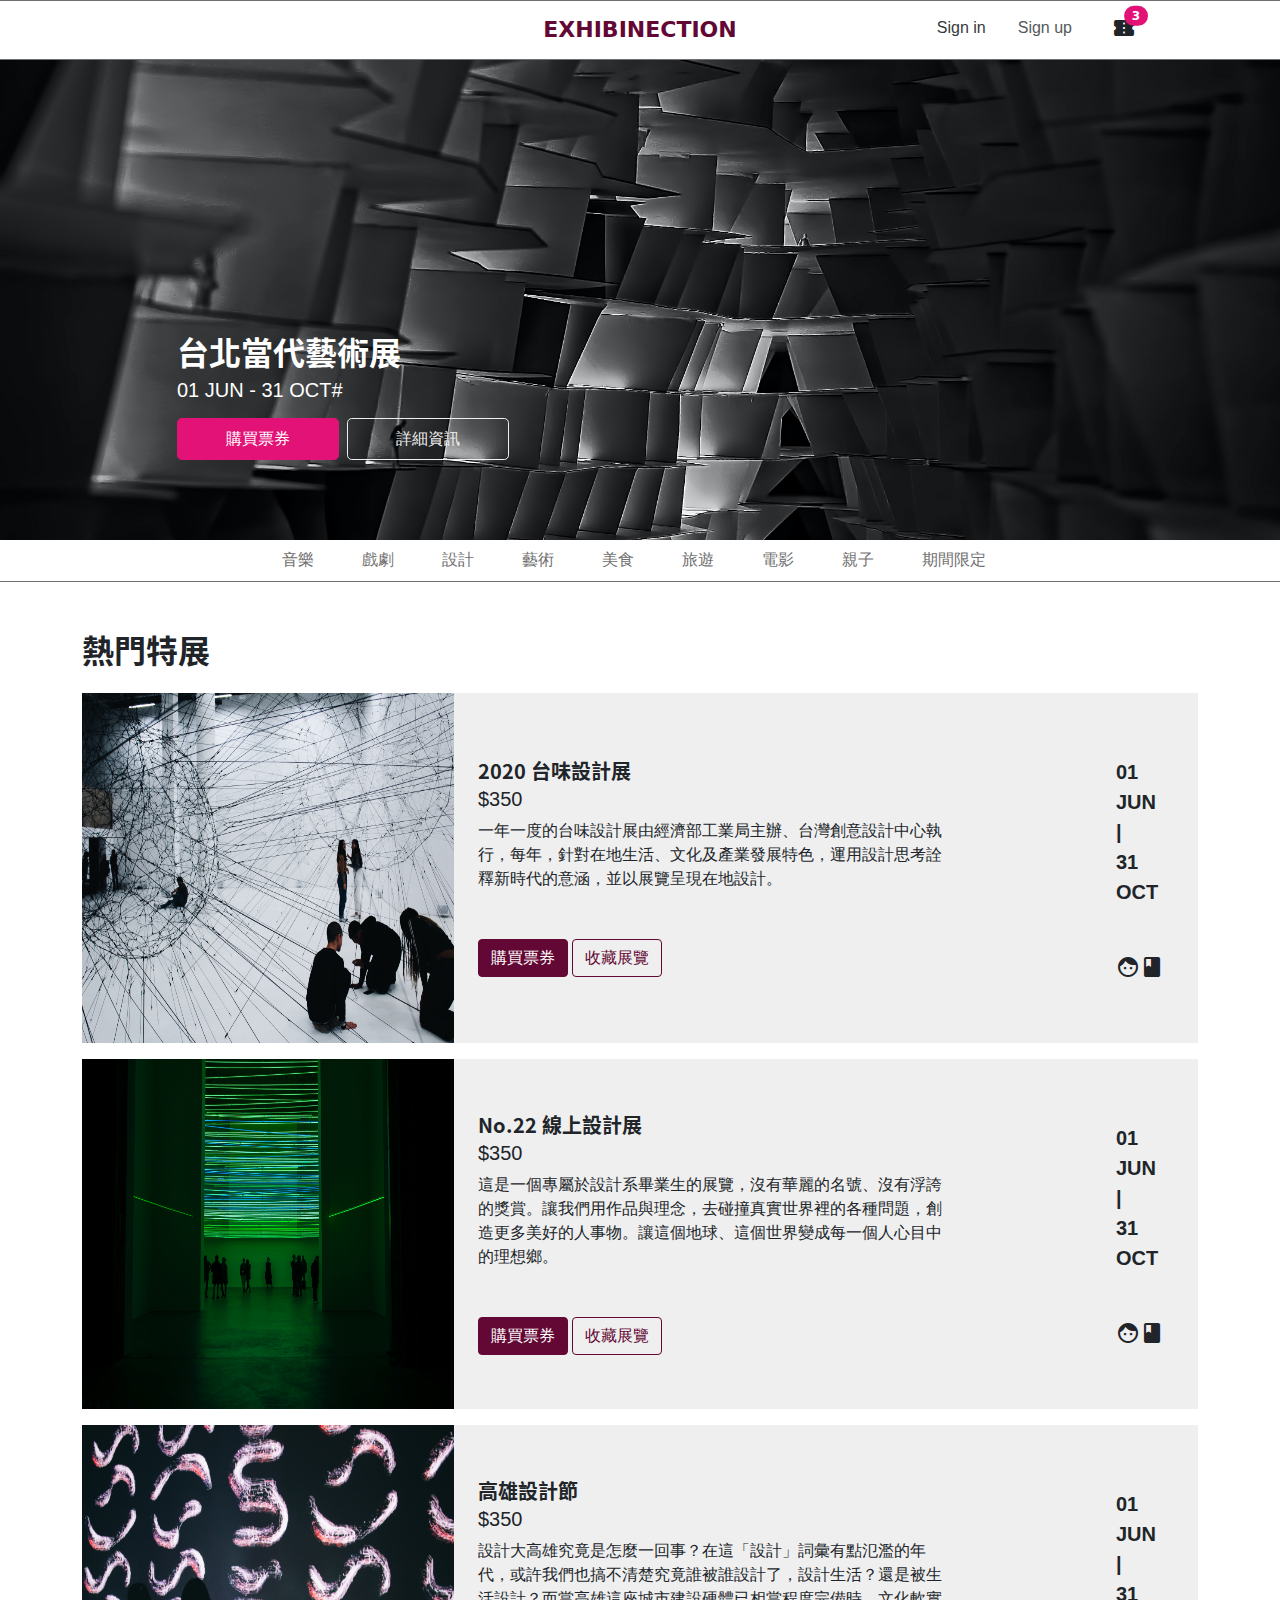
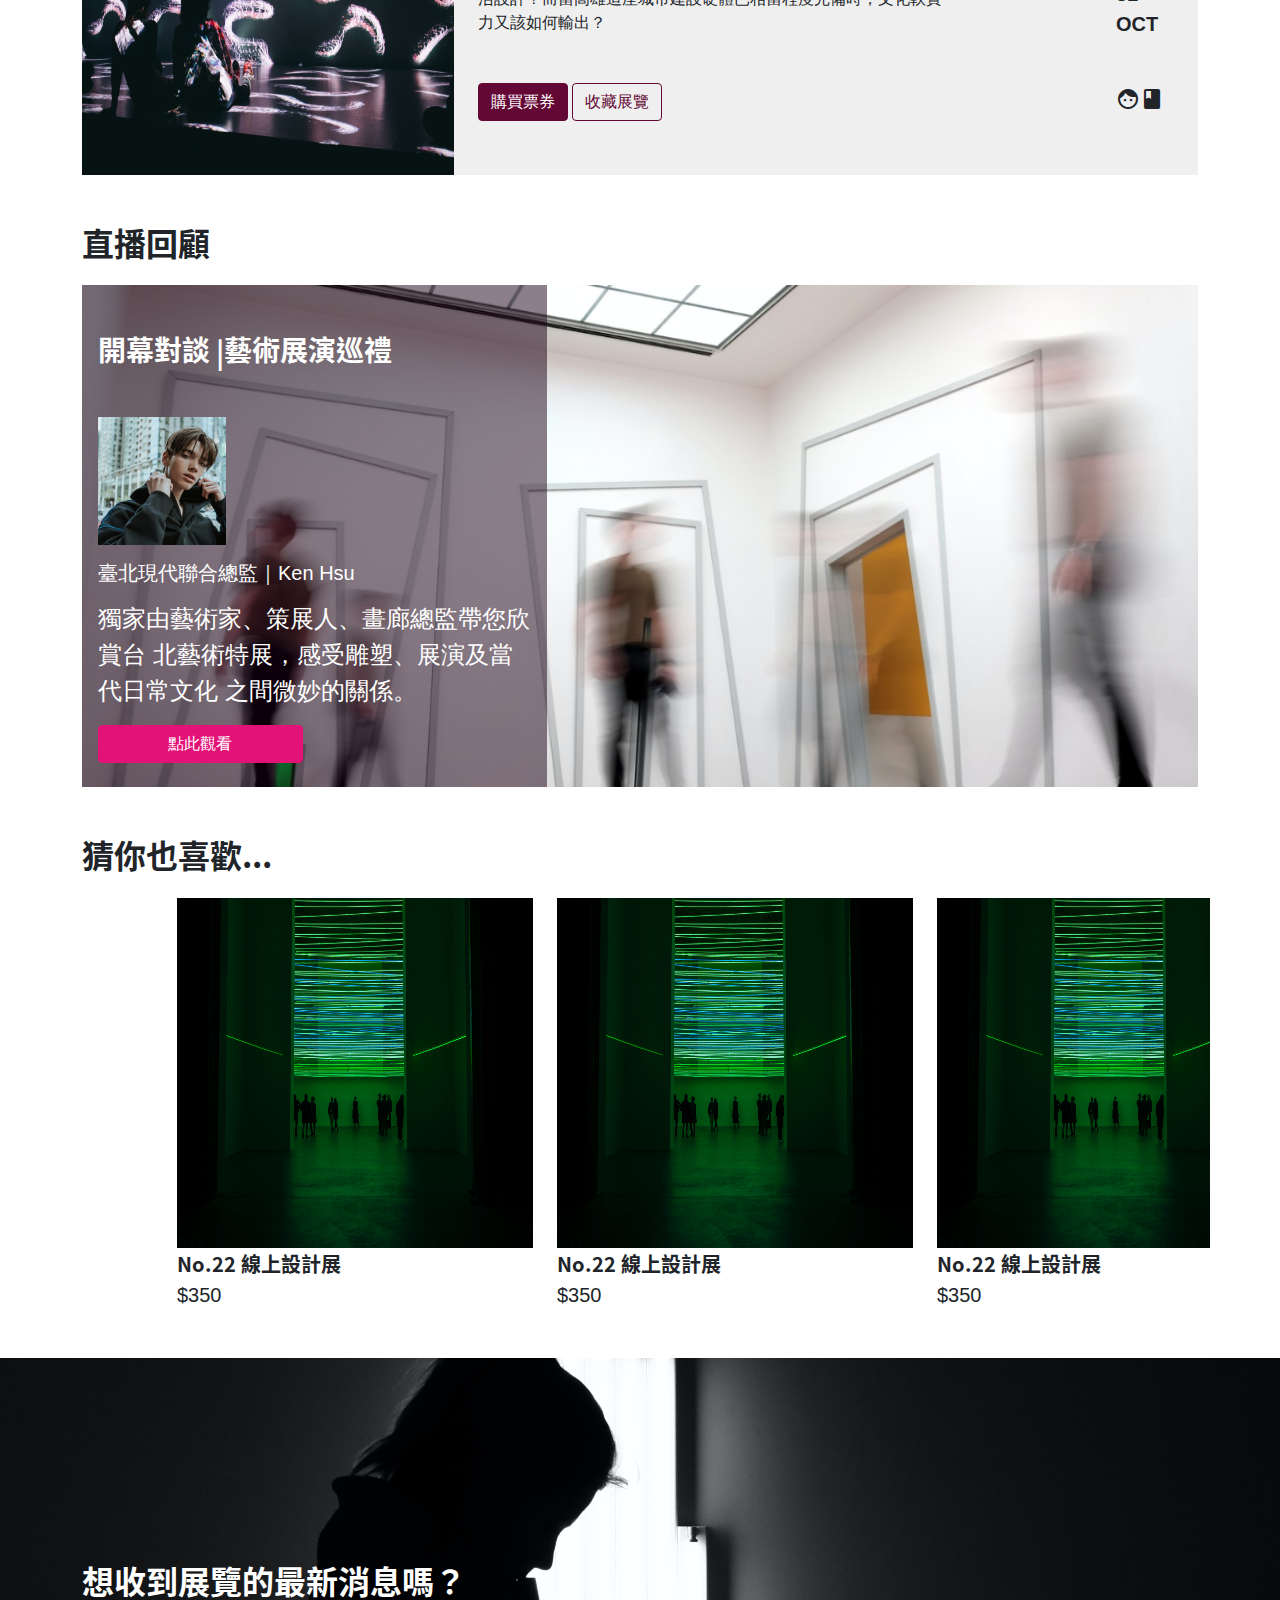
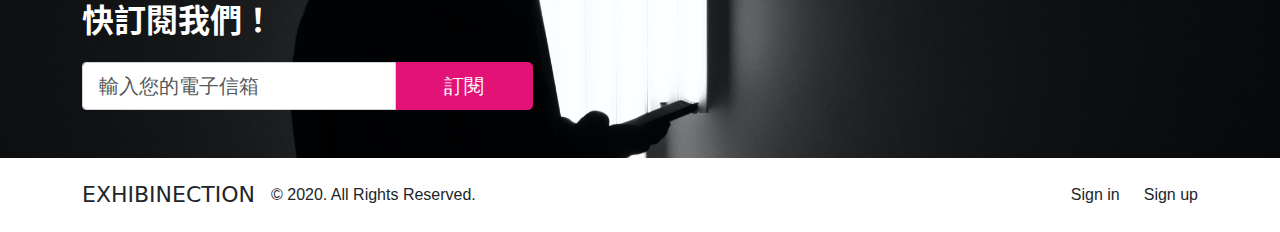
==== index.html @ 77f80744 "Update 2021-07-11T08:15:54.220Z" ====
<!DOCTYPE html>
<html lang="en">

<head>
  <meta charset="UTF-8">
  <meta name="viewport" content="width=device-width, initial-scale=1.0">
  <meta http-equiv="X-UA-Compatible" content="ie=edge">
  <title>台北當代藝術展 01 JUN - 31 OCT</title>
  <link href="https://fonts.googleapis.com/icon?family=Material+Icons|Material+Icons+Outlined|" rel="stylesheet">
  <!-- <link rel="stylesheet" href="https://cdnjs.cloudflare.com/ajax/libs/Swiper/6.7.5/swiper-bundle.min.css" integrity="sha512-IZyebVAIO5IWMM3Jcx/Z0awNNBq1YcqWW34QlhQy9fzM1XxzmX3gB/YmbPkVuH/EU8QvpeY92EGS45iW/YKt1g==" crossorigin="anonymous" referrerpolicy="no-referrer" /> -->
  <link rel="stylesheet" href="./assets/style/all.css">
</head>

<body>
  <div class=" border-bottom border-top border-gray-500 ">
    <header class="container text-center position-relative py-4 py-md-3">

      <h1 class="mb-0 fs-22 text-red-300 fw-bold">
        <a href="index.html">EXHIBINECTION</a>
      </h1>
      <ul class="d-flex align-items-center mb-0 list-unstyled position-absolute menu">
        <li class="text-gray-800 d-none d-md-block text-Roboto-Regular">
          <a href="#" class="px-md-3">Sign in</a>
        </li>
        <li class="text-gray-600 d-none d-md-block text-Roboto-Regular">
          <a href="#" class="px-md-3">Sign up</a>
        </li>
        <li class="ms-5 ms-md-4">
          <a href="javascript:void(0);" class="position-relative" id="cart">
            <span class="material-icons align-middle">
              confirmation_number
            </span>
            <span class="position-absolute top-0 start-100 translate-middle badge rounded-pill bg-red-100 fs-12"> 3<span
                class="visually-hidden"> cart list</span></span>
          </a>
        </li>
      </ul>

      <!-- card list -->
      <div class="cart   pt-4 px-sm-4 pt-md-5  bg-gray-700 text-start position-absolute top-100 end-0 "
        id="header-cart-list">
        <h2 class="text-white mb-3 cart-list text-Roboto-Bold  ">Cart List</h2>
        <ul class="list-unstyled mb-0 cart-list">
          <li class="position-relative px-3 ps-3 pb-3  pt-4  p-md-4 bg-white mb-2 rounded">
            <a href="#" class="btn-close position-absolute top-0 cart-list-close-btn"></a>
            <div class="d-flex">
              <img src="assets/images/alina.jpg" width="120" height="120" alt="2020 台味設計展">
              <div class="d-flex justify-content-between ms-3 flex-grow-1 flex-shrink-0">
                <div>
                  <h3 class="fs-6 mb-1 fw-bold text-NotoSansCJKtc-Bold">2020 台味設計展</h3>
                  <h3 class="fs-6 mb-1 text-break text-Roboto-Medium">01 JUN — 31 OCT</h3>
                  <p class="text-gray-800 mb-2 text-NotoSansCJKtc-Regular ">全票</p>
                  <h2 class="fs-5 fw-bold mb-0 text-Roboto-Bold">NT$350</h2>
                </div>
                <div class="d-flex flex-column-reverse flex-md-row justify-content-between align-items-center">

                  <a href="#" class="material-icons">remove</a>
                  <input type="text" name="amount" id="amount" value="01"
                    class="border-0 cart-list-amount-input fs-5 p-0 mx-3 fw-bold text-Roboto-Bold">
                  <a href="#" class="material-icons">add</a>

                </div>

              </div>
            </div>
          </li>
          <li class="position-relative px-3 ps-3 pb-3  pt-4  p-md-4 bg-white mb-2 rounded">
            <a href="#" class="btn-close position-absolute top-0 cart-list-close-btn"></a>
            <div class="d-flex">
              <img src="assets/images/michel-catalisano.jpg" width="120" height="120" alt="2020 台味設計展">
              <div class="d-flex justify-content-between ms-3 flex-grow-1 flex-shrink-0">
                <div>
                  <h3 class="fs-6 mb-1 fw-bold text-NotoSansCJKtc-Bold">2020 台味設計展</h3>
                  <h3 class="fs-6 mb-1 text-break text-Roboto-Medium">01 JUN — 31 OCT</h3>
                  <p class="text-gray-800 mb-2 text-NotoSansCJKtc-Regular ">全票</p>
                  <h2 class="fs-5 fw-bold mb-0 text-Roboto-Bold">NT$350</h2>
                </div>
                <div class="d-flex flex-column-reverse flex-md-row justify-content-between align-items-center">

                  <a href="#" class="material-icons">remove</a>
                  <input type="text" name="amount" id="amount" value="01"
                    class="border-0 cart-list-amount-input fs-5 p-0 mx-3 fw-bold text-Roboto-Bold">
                  <a href="#" class="material-icons">add</a>

                </div>

              </div>
            </div>
          </li>
          <li class="position-relative px-3 ps-3 pb-3  pt-4  p-md-4 bg-white mb-2 rounded">
            <a href="#" class="btn-close position-absolute top-0 cart-list-close-btn"></a>
            <div class="d-flex">
              <img src="assets/images/moralis-tsai.jpg" width="120" height="120" alt="2020 台味設計展">
              <div class="d-flex justify-content-between ms-3 flex-grow-1 flex-shrink-0">
                <div>
                  <h3 class="fs-6 mb-1 fw-bold text-NotoSansCJKtc-Bold">2020 台味設計展</h3>
                  <h3 class="fs-6 mb-1 text-break text-Roboto-Medium">01 JUN — 31 OCT</h3>
                  <p class="text-gray-800 mb-2 text-NotoSansCJKtc-Regular ">全票</p>
                  <h2 class="fs-5 fw-bold mb-0 text-Roboto-Bold">NT$350</h2>
                </div>
                <div class="d-flex flex-column-reverse flex-md-row justify-content-between align-items-center">

                  <a href="#" class="material-icons">remove</a>
                  <input type="text" name="amount" id="amount" value="01"
                    class="border-0 cart-list-amount-input fs-5 p-0 mx-3 fw-bold text-Roboto-Bold">
                  <a href="#" class="material-icons">add</a>

                </div>

              </div>
            </div>
          </li>
        </ul>
        <div class="d-flex justify-content-between align-items-center py-4">
          <ul class="text-white fs-5 d-flex  mb-0 list-unstyled ">
            <li class="text-NotoSansCJKtc-Medium ">小計</li>
            <li class="ms-3 text-Roboto-Medium ">NT$1050</li>
          </ul>
          <a href="confirm.html" class=" btn btn-lg bg-white text-red-300 text-NotoSansCJKtc-Regular ">前往結帳</a>
        </div>

      </div>

    </header>
  </div>
  <div class="bg-gray-700 position-absolute vw-100 cart-cover-bg d-md-none"></div>


  <div class="banner">
  <div class="container h-100">
    <div class="row align-items-end  h-100">
      <div class="col-12 offset-lg-1 col-md-6 col-xl-4 text-white">
        <h2 class="mb-2 title text-NotoSansCJKtc-Bold">台北當代藝術展</h2>
        <h3 class="mb-3  subtitle text-Roboto-Bold">01 JUN - 31 OCT#</h3>
        <div class="row g-2 g-sm-2">
          <div class=" col-auto">
            <a href="#"
              class="btn btn-lg btn-red-100 border border-red-100 px-5 fs-6  text-NotoSansCJKtc-Regular">購買票券</a>
          </div>
          <div class="  col-auto">
            <a href="#" class="btn btn-lg btn-outline-light px-5 fs-6 text-NotoSansCJKtc-Regular">詳細資訊</a>
          </div>
        </div>
      </div>
    </div>
  </div>
</div>

<nav class="navBar  border-bottom border-gray-500 text-NotoSansCJKtc-Regular mb-5 ">
  <ul class="d-flex container x-noScrollbar text-gray-500 w-100 ps-0 list-unstyled justify-content-md-center mb-0 ">
    <li class="py-2"><a href="#" class="nav-items px-4 text-nowrap ">音樂</a></li>
    <li class="py-2"><a href="#" class="nav-items px-4  text-nowrap ">戲劇</a></li>
    <li class="py-2"><a href="design.html" class="nav-items px-4 text-nowrap ">設計</a></li>
    <li class="py-2"><a href="#" class="nav-items px-4 text-nowrap ">藝術</a></li>
    <li class="py-2"><a href="#" class="nav-items px-4 text-nowrap ">美食</a></li>
    <li class="py-2"><a href="#" class="nav-items px-4 text-nowrap ">旅遊</a></li>
    <li class="py-2"><a href="#" class="nav-items px-4 text-nowrap ">電影</a></li>
    <li class="py-2"><a href="#" class="nav-items px-4 text-nowrap ">親子</a></li>
    <li class="py-2"><a href="#" class="nav-items px-4 text-nowrap ">期間限定</a></li>
  </ul>
</nav>

<div class="container">
  <!-- popular -->
  <section class="mb-4 mb-md-5">
    <h2 class="title mb-4 text-NotoSansCJKtc-Bold">熱門特展</h2>
    <ul class="list-unstyled ps-0 mb-0">
      <li class="row mb-3 bg-gray-100 g-md-0  py-4  py-md-0 ">
        <div class="col-12 col-md-4 "><img src="assets/images/alina.jpg" alt="2020 台味設計展" height="350"> </div>
        <div class="col-12 col-md-8 pt-2 pt-md-0 ">
          <div class="row g-0  justify-content-between h-100 align-items-center px-md-4">
            <div class="col-12 col-md-10 col-lg-8">
              <h3 class="mb-1 fs-5 d-flex  align-items-center d-md-block text-NotoSansCJKtc-Bold">2020 台味設計展
                <div class="d-flex d-md-none justify-content-between ms-2  flex-grow-1">
                  <a href="#" class="material-icons">
                    facebook
                  </a>
                  <p class=" fw-bold mb-0 fs-6 text-Roboto-Medium ">01 JUN | 31 OCT</p>

                </div>

              </h3>
              <h4 class="fs-5 mb-2  text-Roboto-Regular ">$350</h4>
              <p class="mb-3 mb-md-5 text-Roboto-Medium ">
                一年一度的台味設計展由經濟部工業局主辦、台灣創意設計中心執行，每年，針對在地生活、文化及產業發展特色，運用設計思考詮釋新時代的意涵，並以展覽呈現在地設計。
              </p>
              <div class="text-NotoSansCJKtc-Regular">
                <a href="#" class="btn btn-red-300 text-white  ">購買票券</a>
                <a href="#" class="btn btn-outline-red-300  ">收藏展覽</a>
              </div>
            </div>
            <div class="col-md-1 d-none d-md-flex flex-column justify-content-between  ">
              <p class=" fs-5 fw-bold mb-5 mb-md-0 mb-lg-5 text-Roboto-Bold">01 <br> JUN <br>| <br>31 <br> OCT</p>
              <a href="#" class="material-icons">
                facebook
              </a>
            </div>
          </div>
        </div>
      </li>
      <li class="row mb-3 bg-gray-100 g-md-0  py-4  py-md-0 ">
        <div class="col-12 col-md-4 "><img src="assets/images/michel-catalisano.jpg" alt="2020 台味設計展" height="350">
        </div>
        <div class="col-12 col-md-8 pt-2 pt-md-0 ">
          <div class="row g-0  justify-content-between h-100 align-items-center px-md-4">
            <div class="col-12 col-md-10 col-lg-8">
              <h3 class="mb-1 fs-5 d-flex  align-items-center d-md-block text-NotoSansCJKtc-Bold">No.22 線上設計展
                <div class="d-flex d-md-none justify-content-between ms-2  flex-grow-1">
                  <a href="#" class="material-icons">
                    facebook
                  </a>
                  <p class=" fw-bold mb-0 fs-6 text-Roboto-Medium ">01 JUN | 31 OCT</p>

                </div>

              </h3>
              <h4 class="fs-5 mb-2  text-Roboto-Regular ">$350</h4>
              <p class="mb-3 mb-md-5 text-Roboto-Medium ">
                這是一個專屬於設計系畢業生的展覽，沒有華麗的名號、沒有浮誇的獎賞。讓我們用作品與理念，去碰撞真實世界裡的各種問題，創造更多美好的人事物。讓這個地球、這個世界變成每一個人心目中的理想鄉。
              </p>
              <div class="text-NotoSansCJKtc-Regular">
                <a href="#" class="btn btn-red-300 text-white  ">購買票券</a>
                <a href="#" class="btn btn-outline-red-300  ">收藏展覽</a>
              </div>
            </div>
            <div class="col-md-1 d-none d-md-flex flex-column justify-content-between  ">
              <p class=" fs-5 fw-bold mb-5 mb-md-0 mb-lg-5 text-Roboto-Bold">01 <br> JUN <br>| <br>31 <br> OCT</p>
              <a href="#" class="material-icons">
                facebook
              </a>
            </div>
          </div>
        </div>
      </li>
      <li class="row bg-gray-100 g-md-0  py-4  py-md-0 ">
        <div class="col-12 col-md-4 "><img src="assets/images/moralis-tsai.jpg" alt="2020 台味設計展" height="350"> </div>
        <div class="col-12 col-md-8 pt-2 pt-md-0 ">
          <div class="row g-0  justify-content-between h-100 align-items-center px-md-4">
            <div class="col-12 col-md-10 col-lg-8">
              <h3 class="mb-1 fs-5 d-flex  align-items-center d-md-block text-NotoSansCJKtc-Bold">高雄設計節
                <div class="d-flex d-md-none justify-content-between ms-2  flex-grow-1">
                  <a href="#" class="material-icons">
                    facebook
                  </a>
                  <p class=" fw-bold mb-0 fs-6 text-Roboto-Medium ">01 JUN | 31 OCT</p>

                </div>

              </h3>
              <h4 class="fs-5 mb-2 text-Roboto-Regular  ">$350</h4>
              <p class="mb-3 mb-md-5 text-Roboto-Medium ">
                設計大高雄究竟是怎麼一回事？在這「設計」詞彙有點氾濫的年代，或許我們也搞不清楚究竟誰被誰設計了，設計生活？還是被生活設計？而當高雄這座城市建設硬體已相當程度完備時，文化軟實力又該如何輸出？
              </p>
              <div class="text-NotoSansCJKtc-Regular">
                <a href="#" class="btn btn-red-300 text-white  ">購買票券</a>
                <a href="#" class="btn btn-outline-red-300  ">收藏展覽</a>
              </div>
            </div>
            <div class="col-md-1 d-none d-md-flex flex-column justify-content-between  ">
              <p class=" fs-5 fw-bold mb-5 mb-md-0 mb-lg-5 text-Roboto-Bold">01 <br> JUN <br>| <br>31 <br> OCT</p>
              <a href="#" class="material-icons">
                facebook
              </a>
            </div>
          </div>
        </div>
      </li>
    </ul>
  </section>
  <!-- 直播回顧-->
  <section class="mb-4 mb-md-5">
    <h2 class="title mb-4 text-NotoSansCJKtc-Bold"> 直播回顧</h2>
    <div class=" mb-0 row g-md-0 position-relative ">
      <div class="col-12 col-md-6 col-lg-5 text-white px-3 pt-5 pb-4 review h-100 ">

        <h3 class="fs-3 mb-5 text-NotoSansCJKtc-Bold">開幕對談 <span class="align-text-bottom">|</span>藝術展演巡禮</h3>
        <img src="assets/images/people.png" alt="臺北現代聯合總監｜Ken Hsu" class="mb-3">
        <h4 class="fs-5 mb-3 text-NotoSansCJKtc-Regular ">臺北現代聯合總監｜Ken Hsu</h4>
        <p class="mb-3 fs-4 text-NotoSansCJKtc-Light ">獨家由藝術家、策展人、畫廊總監帶您欣賞台 北藝術特展，感受雕塑、展演及當代日常文化 之間微妙的關係。</p>

        <div class="row">
          <div class="col-6"> <a href=""
              class="btn btn-red-100 text-white border border-red-100 text-NotoSansCJKtc-Regular w-100 ">點此觀看</a></div>
        </div>

      </div>
      <div class="bg-gray-700  position-absolute  col-md-6 col-lg-5 h-100 review-bg"></div>

      <div class="review-banner h-100  col-12  position-absolute top-0 start-0">
      </div>


    </div>
  </section>

</div>

  <div class="container">
    <!-- 猜你也喜歡... -->
    <section class="mb-4 mb-md-5">
      <h2 class="title mb-4 text-NotoSansCJKtc-Bold">猜你也喜歡...</h2>
      <ul class="list-unstyled ps-0 mb-0 row mb-4 mb-md-0 x-noScrollbar flex-md-nowrap">
        <li class="col-12 col-md-4 offset-md-1 mb-3 mb-md-0">
          <img src="assets/images/michel-catalisano.jpg" alt="No.22 線上設計展" height="350" class="mb-2 mb-md-1">
          <h3 class="fs-5 mb-1 text-NotoSansCJKtc-Bold">No.22 線上設計展</h3>
          <p class="mb-0 fs-5 text-Roboto-Regular">$350</p>
        </li>
        <li class="col-12 col-md-4 mb-3 mb-md-0">
          <img src="assets/images/michel-catalisano.jpg" alt="No.22 線上設計展" height="350" class="mb-2 mb-md-1">
          <h3 class="fs-5 mb-1 text-NotoSansCJKtc-Bold">No.22 線上設計展</h3>
          <p class="mb-0 fs-5 text-Roboto-Regular">$350</p>
        </li>
        <li class="col-12 col-md-4">
          <img src="assets/images/michel-catalisano.jpg" alt="No.22 線上設計展" height="350" class="mb-2 mb-md-1">
          <h3 class="fs-5 mb-1 text-NotoSansCJKtc-Bold">No.22 線上設計展</h3>
          <p class="mb-0 fs-5 text-Roboto-Regular">$350</p>
        </li>
      </ul>
    </section>
  </div>

  <footer class="footer">
    <div class="footer-bg pb-5">
      <div class="container  h-100  ">
        <div class="row h-100 align-items-end">
          <div class="col-12 col-md-8 col-xl-5 col-xxl-4">
            <h2 class="text-white subscribe-title mb-4 text-NotoSansCJKtc-Bold ">想收到展覽的最新消息嗎？<br>快訂閱我們！</h2>
            <form action="#" method="POST">
              <div class="input-group input-group-lg ">
                <input type="text" placeholder="輸入您的電子信箱"
                  class="form-control rounded-0 rounded-start fs-5 border border-gray-200 text-NotoSansCJKtc-Regular "><input
                  type="submit" value="訂閱"
                  class="input-group-text  fs-5 px-5 bg-red-100 text-white border border-red-100 text-NotoSansCJKtc-Regular">
              </div>
            </form>




          </div>
        </div>
      </div>



    </div>
    <div class="container d-flex justify-content-md-between align-items-center  py-3 py-md-4">
      <ul class="d-flex flex-column flex-md-row align-items-md-center list-unstyled ps-0 mb-0 ">
        <li class="mb-1 mb-md-0">
          <h2 class="fs-22 mb-0">EXHIBINECTION</h2>
        </li>
        <li class="ms-md-3 text-Helvetica-Neue-Regular">© 2020. All Rights Reserved.</li>
      </ul>
      <ul class="d-none  d-md-flex  list-unstyled ps-0 mb-0 text-Helvetica-Neue-Regular">
        <li><a href="#" class="px-4">Sign in</a></li>
        <li><a href="#">Sign up</a></li>
      </ul>

    </div>


  </footer>
  <script src="./assets/js/vendors.js"></script>
  <!-- <script src="https://cdnjs.cloudflare.com/ajax/libs/Swiper/6.7.5/swiper-bundle.min.js" integrity="sha512-jm5exnXjOC6mBpqBG81xU+GK4ybKq28mLihDCNj2E3RkzrfW/tSGt7Uy7wRSkedl95C4cH9+9lectBCGwEcD0g==" crossorigin="anonymous" referrerpolicy="no-referrer"></script> -->
  <script src="./assets/js/all.js"></script>
</body>

</html>
---- assets/style/all.css ----
@font-face {
  font-family: 'Roboto Regular';
  font-style: normal;
  font-weight: 400;
  src: local("Roboto"), url("https://fonts.cdnfonts.com/s/12165/Roboto-Regular.woff") format("woff");
}

@font-face {
  font-family: 'Roboto Bold';
  font-style: normal;
  font-weight: 700;
  src: local("Roboto Bold"), url("https://fonts.cdnfonts.com/s/12165/Roboto-Bold.woff") format("woff");
}

@font-face {
  font-family: 'Roboto Thin';
  font-style: normal;
  font-weight: 250;
  src: local("Roboto Thin"), url("https://fonts.cdnfonts.com/s/12165/Roboto-Thin.woff") format("woff");
}

@font-face {
  font-family: 'Roboto Light';
  font-style: normal;
  font-weight: 300;
  src: local("Roboto Light"), url("https://fonts.cdnfonts.com/s/12165/Roboto-Light.woff") format("woff");
}

@font-face {
  font-family: 'Roboto Medium';
  font-style: normal;
  font-weight: 500;
  src: local("Roboto Medium"), url("https://fonts.cdnfonts.com/s/12165/Roboto-Medium.woff") format("woff");
}

@font-face {
  font-family: 'Roboto Black';
  font-style: normal;
  font-weight: 900;
  src: local("Roboto Black"), url("https://fonts.cdnfonts.com/s/12165/Roboto-Black.woff") format("woff");
}

@font-face {
  font-family: 'NotoSansCJKtc Regular';
  font-style: normal;
  font-weight: 400;
  src: local("NotoSansCJKtc Regular"), url("../font/NotoSansCJKtc-Regular.otf") format("opentype");
}

@font-face {
  font-family: 'NotoSansCJKtc Black';
  font-style: normal;
  font-weight: 900;
  src: local("NotoSansCJKtc Black"), url("../font/NotoSansCJKtc-Black.otf") format("opentype");
}

@font-face {
  font-family: 'NotoSansCJKtc Bold';
  font-style: normal;
  font-weight: 700;
  src: local("NotoSansCJKtc Bold"), url("../font/NotoSansCJKtc-Bold.otf") format("opentype");
}

@font-face {
  font-family: 'NotoSansCJKtc DemiLight';
  font-style: normal;
  font-weight: 300;
  src: local("NotoSansCJKtc DemiLight"), url("../font/NotoSansCJKtc-DemiLight.otf") format("opentype");
}

@font-face {
  font-family: 'NotoSansCJKtc Light';
  font-style: normal;
  font-weight: 300;
  src: local("NotoSansCJKtc Light"), url("../font/NotoSansCJKtc-Light.otf") format("opentype");
}

@font-face {
  font-family: 'NotoSansCJKtc Medium';
  font-style: normal;
  font-weight: 500;
  src: local("NotoSansCJKtc Medium"), url("../font/NotoSansCJKtc-Medium.otf") format("opentype");
}

@font-face {
  font-family: 'NotoSansCJKtc Thin';
  font-style: normal;
  font-weight: 250;
  src: local("NotoSansCJKtc Thin"), url("../font/NotoSansCJKtc-Thin.otf") format("opentype");
}

.text-Roboto-Regular {
  font-family: 'Roboto Regular', sans-serif;
}

.text-Roboto-Bold {
  font-family: 'Roboto Bold', sans-serif;
}

.text-Roboto-Thin {
  font-family: 'Roboto Thin', sans-serif;
}

.text-Roboto-Light {
  font-family: 'Roboto Light', sans-serif;
}

.text-Roboto-Medium {
  font-family: 'Roboto Medium', sans-serif !important;
}

.text-Roboto-Black {
  font-family: 'Roboto Black', sans-serif;
}

.text-NotoSansCJKtc-Regular {
  font-family: 'NotoSansCJKtc Regular', sans-serif;
}

.text-NotoSansCJKtc-Black {
  font-family: 'NotoSansCJKtc Black', sans-serif;
}

.text-NotoSansCJKtc-Bold {
  font-family: 'NotoSansCJKtc Bold', sans-serif;
}

.text-NotoSansCJKtc-DemiLight {
  font-family: 'NotoSansCJKtc DemiLight', sans-serif;
}

.text-NotoSansCJKtc-Light {
  font-family: 'NotoSansCJKtc Light', sans-serif;
}

.text-NotoSansCJKtc-Medium {
  font-family: 'NotoSansCJKtc Medium', sans-serif;
}

.text-NotoSansCJKtc-Thin {
  font-family: 'NotoSansCJKtc Thin', sans-serif;
}

.text-Helvetica-Neue-Regular {
  font-family: 'Helvetica', Arial, sans-serif;
  font-weight: 400;
}

/*!
 * Bootstrap v5.0.2 (https://getbootstrap.com/)
 * Copyright 2011-2021 The Bootstrap Authors
 * Copyright 2011-2021 Twitter, Inc.
 * Licensed under MIT (https://github.com/twbs/bootstrap/blob/main/LICENSE)
 */
:root {
  --bs-blue: #0d6efd;
  --bs-indigo: #6610f2;
  --bs-purple: #6f42c1;
  --bs-pink: #d63384;
  --bs-red: #dc3545;
  --bs-orange: #fd7e14;
  --bs-yellow: #ffc107;
  --bs-green: #198754;
  --bs-teal: #20c997;
  --bs-cyan: #0dcaf0;
  --bs-white: #fff;
  --bs-gray: #55595C;
  --bs-gray-dark: #373A3C;
  --bs-primary: #00cc99;
  --bs-secondary: #55595C;
  --bs-success: #198754;
  --bs-info: #0dcaf0;
  --bs-warning: #ffc107;
  --bs-danger: #dc3545;
  --bs-light: #EFEFEF;
  --bs-dark: #212529;
  --bs-gray-100: #EFEFEF;
  --bs-gray-200: #ced4da;
  --bs-gray-300: #95989A;
  --bs-gray-400: #818A91;
  --bs-gray-500: #707070;
  --bs-gray-600: #55595C;
  --bs-gray-700: #190014;
  --bs-gray-800: #373A3C;
  --bs-gray-900: #212529;
  --bs-red-100: #E31277;
  --bs-red-200: #D80EB1;
  --bs-red-300: #630834;
  --bs-red-400: #5D0A2E;
  --bs-black: #000;
  --bs-font-sans-serif: system-ui, -apple-system, "Segoe UI", Roboto, "Helvetica Neue", Arial, "Noto Sans", "Liberation Sans", sans-serif, "Apple Color Emoji", "Segoe UI Emoji", "Segoe UI Symbol", "Noto Color Emoji";
  --bs-font-monospace: SFMono-Regular, Menlo, Monaco, Consolas, "Liberation Mono", "Courier New", monospace;
  --bs-gradient: linear-gradient(180deg, rgba(255, 255, 255, 0.15), rgba(255, 255, 255, 0));
}

*,
*::before,
*::after {
  -webkit-box-sizing: border-box;
          box-sizing: border-box;
}

@media (prefers-reduced-motion: no-preference) {
  :root {
    scroll-behavior: smooth;
  }
}

body {
  margin: 0;
  font-family: var(--bs-font-sans-serif);
  font-size: 1rem;
  font-weight: 400;
  line-height: 1.5;
  color: #212529;
  background-color: #fff;
  -webkit-text-size-adjust: 100%;
  -webkit-tap-highlight-color: rgba(0, 0, 0, 0);
}

hr {
  margin: 1rem 0;
  color: inherit;
  background-color: currentColor;
  border: 0;
  opacity: 0.25;
}

hr:not([size]) {
  height: 1px;
}

h1, .h1, h2, .h2, h3, .h3, h4, .h4, h5, .h5, h6, .h6 {
  margin-top: 0;
  margin-bottom: 0.5rem;
  font-weight: 500;
  line-height: 1.2;
}

h1, .h1 {
  font-size: calc(1.375rem + 1.5vw);
}

@media (min-width: 1200px) {
  h1, .h1 {
    font-size: 2.5rem;
  }
}

h2, .h2 {
  font-size: calc(1.325rem + 0.9vw);
}

@media (min-width: 1200px) {
  h2, .h2 {
    font-size: 2rem;
  }
}

h3, .h3 {
  font-size: calc(1.3rem + 0.6vw);
}

@media (min-width: 1200px) {
  h3, .h3 {
    font-size: 1.75rem;
  }
}

h4, .h4 {
  font-size: calc(1.275rem + 0.3vw);
}

@media (min-width: 1200px) {
  h4, .h4 {
    font-size: 1.5rem;
  }
}

h5, .h5 {
  font-size: 1.25rem;
}

h6, .h6 {
  font-size: 1rem;
}

p {
  margin-top: 0;
  margin-bottom: 1rem;
}

abbr[title],
abbr[data-bs-original-title] {
  -webkit-text-decoration: underline dotted;
          text-decoration: underline dotted;
  cursor: help;
  -webkit-text-decoration-skip-ink: none;
          text-decoration-skip-ink: none;
}

address {
  margin-bottom: 1rem;
  font-style: normal;
  line-height: inherit;
}

ol,
ul {
  padding-left: 2rem;
}

ol,
ul,
dl {
  margin-top: 0;
  margin-bottom: 1rem;
}

ol ol,
ul ul,
ol ul,
ul ol {
  margin-bottom: 0;
}

dt {
  font-weight: 700;
}

dd {
  margin-bottom: .5rem;
  margin-left: 0;
}

blockquote {
  margin: 0 0 1rem;
}

b,
strong {
  font-weight: bolder;
}

small, .small {
  font-size: 0.875em;
}

mark, .mark {
  padding: 0.2em;
  background-color: #fcf8e3;
}

sub,
sup {
  position: relative;
  font-size: 0.75em;
  line-height: 0;
  vertical-align: baseline;
}

sub {
  bottom: -.25em;
}

sup {
  top: -.5em;
}

a {
  color: #00cc99;
  text-decoration: underline;
}

a:hover {
  color: #00a37a;
}

a:not([href]):not([class]), a:not([href]):not([class]):hover {
  color: inherit;
  text-decoration: none;
}

pre,
code,
kbd,
samp {
  font-family: var(--bs-font-monospace);
  font-size: 1em;
  direction: ltr /* rtl:ignore */;
  unicode-bidi: bidi-override;
}

pre {
  display: block;
  margin-top: 0;
  margin-bottom: 1rem;
  overflow: auto;
  font-size: 0.875em;
}

pre code {
  font-size: inherit;
  color: inherit;
  word-break: normal;
}

code {
  font-size: 0.875em;
  color: #d63384;
  word-wrap: break-word;
}

a > code {
  color: inherit;
}

kbd {
  padding: 0.2rem 0.4rem;
  font-size: 0.875em;
  color: #fff;
  background-color: #212529;
  border-radius: 0.2rem;
}

kbd kbd {
  padding: 0;
  font-size: 1em;
  font-weight: 700;
}

figure {
  margin: 0 0 1rem;
}

img,
svg {
  vertical-align: middle;
}

table {
  caption-side: bottom;
  border-collapse: collapse;
}

caption {
  padding-top: 0.5rem;
  padding-bottom: 0.5rem;
  color: #55595C;
  text-align: left;
}

th {
  text-align: inherit;
  text-align: -webkit-match-parent;
}

thead,
tbody,
tfoot,
tr,
td,
th {
  border-color: inherit;
  border-style: solid;
  border-width: 0;
}

label {
  display: inline-block;
}

button {
  border-radius: 0;
}

button:focus:not(:focus-visible) {
  outline: 0;
}

input,
button,
select,
optgroup,
textarea {
  margin: 0;
  font-family: inherit;
  font-size: inherit;
  line-height: inherit;
}

button,
select {
  text-transform: none;
}

[role="button"] {
  cursor: pointer;
}

select {
  word-wrap: normal;
}

select:disabled {
  opacity: 1;
}

[list]::-webkit-calendar-picker-indicator {
  display: none;
}

button,
[type="button"],
[type="reset"],
[type="submit"] {
  -webkit-appearance: button;
}

button:not(:disabled),
[type="button"]:not(:disabled),
[type="reset"]:not(:disabled),
[type="submit"]:not(:disabled) {
  cursor: pointer;
}

::-moz-focus-inner {
  padding: 0;
  border-style: none;
}

textarea {
  resize: vertical;
}

fieldset {
  min-width: 0;
  padding: 0;
  margin: 0;
  border: 0;
}

legend {
  float: left;
  width: 100%;
  padding: 0;
  margin-bottom: 0.5rem;
  font-size: calc(1.275rem + 0.3vw);
  line-height: inherit;
}

@media (min-width: 1200px) {
  legend {
    font-size: 1.5rem;
  }
}

legend + * {
  clear: left;
}

::-webkit-datetime-edit-fields-wrapper,
::-webkit-datetime-edit-text,
::-webkit-datetime-edit-minute,
::-webkit-datetime-edit-hour-field,
::-webkit-datetime-edit-day-field,
::-webkit-datetime-edit-month-field,
::-webkit-datetime-edit-year-field {
  padding: 0;
}

::-webkit-inner-spin-button {
  height: auto;
}

[type="search"] {
  outline-offset: -2px;
  -webkit-appearance: textfield;
}

/* rtl:raw:
[type="tel"],
[type="url"],
[type="email"],
[type="number"] {
  direction: ltr;
}
*/
::-webkit-search-decoration {
  -webkit-appearance: none;
}

::-webkit-color-swatch-wrapper {
  padding: 0;
}

::file-selector-button {
  font: inherit;
}

::-webkit-file-upload-button {
  font: inherit;
  -webkit-appearance: button;
}

output {
  display: inline-block;
}

iframe {
  border: 0;
}

summary {
  display: list-item;
  cursor: pointer;
}

progress {
  vertical-align: baseline;
}

[hidden] {
  display: none !important;
}

.lead {
  font-size: 1.25rem;
  font-weight: 300;
}

.display-1 {
  font-size: calc(1.625rem + 4.5vw);
  font-weight: 300;
  line-height: 1.2;
}

@media (min-width: 1200px) {
  .display-1 {
    font-size: 5rem;
  }
}

.display-2 {
  font-size: calc(1.575rem + 3.9vw);
  font-weight: 300;
  line-height: 1.2;
}

@media (min-width: 1200px) {
  .display-2 {
    font-size: 4.5rem;
  }
}

.display-3 {
  font-size: calc(1.525rem + 3.3vw);
  font-weight: 300;
  line-height: 1.2;
}

@media (min-width: 1200px) {
  .display-3 {
    font-size: 4rem;
  }
}

.display-4 {
  font-size: calc(1.475rem + 2.7vw);
  font-weight: 300;
  line-height: 1.2;
}

@media (min-width: 1200px) {
  .display-4 {
    font-size: 3.5rem;
  }
}

.display-5 {
  font-size: calc(1.425rem + 2.1vw);
  font-weight: 300;
  line-height: 1.2;
}

@media (min-width: 1200px) {
  .display-5 {
    font-size: 3rem;
  }
}

.display-6 {
  font-size: calc(1.375rem + 1.5vw);
  font-weight: 300;
  line-height: 1.2;
}

@media (min-width: 1200px) {
  .display-6 {
    font-size: 2.5rem;
  }
}

.list-unstyled {
  padding-left: 0;
  list-style: none;
}

.list-inline {
  padding-left: 0;
  list-style: none;
}

.list-inline-item {
  display: inline-block;
}

.list-inline-item:not(:last-child) {
  margin-right: 0.5rem;
}

.initialism {
  font-size: 0.875em;
  text-transform: uppercase;
}

.blockquote {
  margin-bottom: 1rem;
  font-size: 1.25rem;
}

.blockquote > :last-child {
  margin-bottom: 0;
}

.blockquote-footer {
  margin-top: -1rem;
  margin-bottom: 1rem;
  font-size: 0.875em;
  color: #55595C;
}

.blockquote-footer::before {
  content: "\2014\00A0";
}

.img-fluid {
  max-width: 100%;
  height: auto;
}

.img-thumbnail {
  padding: 0.25rem;
  background-color: #fff;
  border: 1px solid #95989A;
  border-radius: 0.25rem;
  max-width: 100%;
  height: auto;
}

.figure {
  display: inline-block;
}

.figure-img {
  margin-bottom: 0.5rem;
  line-height: 1;
}

.figure-caption {
  font-size: 0.875em;
  color: #55595C;
}

.container,
.container-fluid,
.container-sm,
.container-md,
.container-lg,
.container-xl,
.container-xxl {
  width: 100%;
  padding-right: var(--bs-gutter-x, 0.75rem);
  padding-left: var(--bs-gutter-x, 0.75rem);
  margin-right: auto;
  margin-left: auto;
}

@media (min-width: 576px) {
  .container, .container-sm {
    max-width: 540px;
  }
}

@media (min-width: 768px) {
  .container, .container-sm, .container-md {
    max-width: 720px;
  }
}

@media (min-width: 992px) {
  .container, .container-sm, .container-md, .container-lg {
    max-width: 960px;
  }
}

@media (min-width: 1200px) {
  .container, .container-sm, .container-md, .container-lg, .container-xl {
    max-width: 1140px;
  }
}

@media (min-width: 1400px) {
  .container, .container-sm, .container-md, .container-lg, .container-xl, .container-xxl {
    max-width: 1320px;
  }
}

.row {
  --bs-gutter-x: 1.5rem;
  --bs-gutter-y: 0;
  display: -webkit-box;
  display: -ms-flexbox;
  display: flex;
  -ms-flex-wrap: wrap;
      flex-wrap: wrap;
  margin-top: calc(var(--bs-gutter-y) * -1);
  margin-right: calc(var(--bs-gutter-x) * -.5);
  margin-left: calc(var(--bs-gutter-x) * -.5);
}

.row > * {
  -ms-flex-negative: 0;
      flex-shrink: 0;
  width: 100%;
  max-width: 100%;
  padding-right: calc(var(--bs-gutter-x) * .5);
  padding-left: calc(var(--bs-gutter-x) * .5);
  margin-top: var(--bs-gutter-y);
}

.col {
  -webkit-box-flex: 1;
      -ms-flex: 1 0 0%;
          flex: 1 0 0%;
}

.row-cols-auto > * {
  -webkit-box-flex: 0;
      -ms-flex: 0 0 auto;
          flex: 0 0 auto;
  width: auto;
}

.row-cols-1 > * {
  -webkit-box-flex: 0;
      -ms-flex: 0 0 auto;
          flex: 0 0 auto;
  width: 100%;
}

.row-cols-2 > * {
  -webkit-box-flex: 0;
      -ms-flex: 0 0 auto;
          flex: 0 0 auto;
  width: 50%;
}

.row-cols-3 > * {
  -webkit-box-flex: 0;
      -ms-flex: 0 0 auto;
          flex: 0 0 auto;
  width: 33.33333%;
}

.row-cols-4 > * {
  -webkit-box-flex: 0;
      -ms-flex: 0 0 auto;
          flex: 0 0 auto;
  width: 25%;
}

.row-cols-5 > * {
  -webkit-box-flex: 0;
      -ms-flex: 0 0 auto;
          flex: 0 0 auto;
  width: 20%;
}

.row-cols-6 > * {
  -webkit-box-flex: 0;
      -ms-flex: 0 0 auto;
          flex: 0 0 auto;
  width: 16.66667%;
}

@media (min-width: 576px) {
  .col-sm {
    -webkit-box-flex: 1;
        -ms-flex: 1 0 0%;
            flex: 1 0 0%;
  }
  .row-cols-sm-auto > * {
    -webkit-box-flex: 0;
        -ms-flex: 0 0 auto;
            flex: 0 0 auto;
    width: auto;
  }
  .row-cols-sm-1 > * {
    -webkit-box-flex: 0;
        -ms-flex: 0 0 auto;
            flex: 0 0 auto;
    width: 100%;
  }
  .row-cols-sm-2 > * {
    -webkit-box-flex: 0;
        -ms-flex: 0 0 auto;
            flex: 0 0 auto;
    width: 50%;
  }
  .row-cols-sm-3 > * {
    -webkit-box-flex: 0;
        -ms-flex: 0 0 auto;
            flex: 0 0 auto;
    width: 33.33333%;
  }
  .row-cols-sm-4 > * {
    -webkit-box-flex: 0;
        -ms-flex: 0 0 auto;
            flex: 0 0 auto;
    width: 25%;
  }
  .row-cols-sm-5 > * {
    -webkit-box-flex: 0;
        -ms-flex: 0 0 auto;
            flex: 0 0 auto;
    width: 20%;
  }
  .row-cols-sm-6 > * {
    -webkit-box-flex: 0;
        -ms-flex: 0 0 auto;
            flex: 0 0 auto;
    width: 16.66667%;
  }
}

@media (min-width: 768px) {
  .col-md {
    -webkit-box-flex: 1;
        -ms-flex: 1 0 0%;
            flex: 1 0 0%;
  }
  .row-cols-md-auto > * {
    -webkit-box-flex: 0;
        -ms-flex: 0 0 auto;
            flex: 0 0 auto;
    width: auto;
  }
  .row-cols-md-1 > * {
    -webkit-box-flex: 0;
        -ms-flex: 0 0 auto;
            flex: 0 0 auto;
    width: 100%;
  }
  .row-cols-md-2 > * {
    -webkit-box-flex: 0;
        -ms-flex: 0 0 auto;
            flex: 0 0 auto;
    width: 50%;
  }
  .row-cols-md-3 > * {
    -webkit-box-flex: 0;
        -ms-flex: 0 0 auto;
            flex: 0 0 auto;
    width: 33.33333%;
  }
  .row-cols-md-4 > * {
    -webkit-box-flex: 0;
        -ms-flex: 0 0 auto;
            flex: 0 0 auto;
    width: 25%;
  }
  .row-cols-md-5 > * {
    -webkit-box-flex: 0;
        -ms-flex: 0 0 auto;
            flex: 0 0 auto;
    width: 20%;
  }
  .row-cols-md-6 > * {
    -webkit-box-flex: 0;
        -ms-flex: 0 0 auto;
            flex: 0 0 auto;
    width: 16.66667%;
  }
}

@media (min-width: 992px) {
  .col-lg {
    -webkit-box-flex: 1;
        -ms-flex: 1 0 0%;
            flex: 1 0 0%;
  }
  .row-cols-lg-auto > * {
    -webkit-box-flex: 0;
        -ms-flex: 0 0 auto;
            flex: 0 0 auto;
    width: auto;
  }
  .row-cols-lg-1 > * {
    -webkit-box-flex: 0;
        -ms-flex: 0 0 auto;
            flex: 0 0 auto;
    width: 100%;
  }
  .row-cols-lg-2 > * {
    -webkit-box-flex: 0;
        -ms-flex: 0 0 auto;
            flex: 0 0 auto;
    width: 50%;
  }
  .row-cols-lg-3 > * {
    -webkit-box-flex: 0;
        -ms-flex: 0 0 auto;
            flex: 0 0 auto;
    width: 33.33333%;
  }
  .row-cols-lg-4 > * {
    -webkit-box-flex: 0;
        -ms-flex: 0 0 auto;
            flex: 0 0 auto;
    width: 25%;
  }
  .row-cols-lg-5 > * {
    -webkit-box-flex: 0;
        -ms-flex: 0 0 auto;
            flex: 0 0 auto;
    width: 20%;
  }
  .row-cols-lg-6 > * {
    -webkit-box-flex: 0;
        -ms-flex: 0 0 auto;
            flex: 0 0 auto;
    width: 16.66667%;
  }
}

@media (min-width: 1200px) {
  .col-xl {
    -webkit-box-flex: 1;
        -ms-flex: 1 0 0%;
            flex: 1 0 0%;
  }
  .row-cols-xl-auto > * {
    -webkit-box-flex: 0;
        -ms-flex: 0 0 auto;
            flex: 0 0 auto;
    width: auto;
  }
  .row-cols-xl-1 > * {
    -webkit-box-flex: 0;
        -ms-flex: 0 0 auto;
            flex: 0 0 auto;
    width: 100%;
  }
  .row-cols-xl-2 > * {
    -webkit-box-flex: 0;
        -ms-flex: 0 0 auto;
            flex: 0 0 auto;
    width: 50%;
  }
  .row-cols-xl-3 > * {
    -webkit-box-flex: 0;
        -ms-flex: 0 0 auto;
            flex: 0 0 auto;
    width: 33.33333%;
  }
  .row-cols-xl-4 > * {
    -webkit-box-flex: 0;
        -ms-flex: 0 0 auto;
            flex: 0 0 auto;
    width: 25%;
  }
  .row-cols-xl-5 > * {
    -webkit-box-flex: 0;
        -ms-flex: 0 0 auto;
            flex: 0 0 auto;
    width: 20%;
  }
  .row-cols-xl-6 > * {
    -webkit-box-flex: 0;
        -ms-flex: 0 0 auto;
            flex: 0 0 auto;
    width: 16.66667%;
  }
}

@media (min-width: 1400px) {
  .col-xxl {
    -webkit-box-flex: 1;
        -ms-flex: 1 0 0%;
            flex: 1 0 0%;
  }
  .row-cols-xxl-auto > * {
    -webkit-box-flex: 0;
        -ms-flex: 0 0 auto;
            flex: 0 0 auto;
    width: auto;
  }
  .row-cols-xxl-1 > * {
    -webkit-box-flex: 0;
        -ms-flex: 0 0 auto;
            flex: 0 0 auto;
    width: 100%;
  }
  .row-cols-xxl-2 > * {
    -webkit-box-flex: 0;
        -ms-flex: 0 0 auto;
            flex: 0 0 auto;
    width: 50%;
  }
  .row-cols-xxl-3 > * {
    -webkit-box-flex: 0;
        -ms-flex: 0 0 auto;
            flex: 0 0 auto;
    width: 33.33333%;
  }
  .row-cols-xxl-4 > * {
    -webkit-box-flex: 0;
        -ms-flex: 0 0 auto;
            flex: 0 0 auto;
    width: 25%;
  }
  .row-cols-xxl-5 > * {
    -webkit-box-flex: 0;
        -ms-flex: 0 0 auto;
            flex: 0 0 auto;
    width: 20%;
  }
  .row-cols-xxl-6 > * {
    -webkit-box-flex: 0;
        -ms-flex: 0 0 auto;
            flex: 0 0 auto;
    width: 16.66667%;
  }
}

.col-auto {
  -webkit-box-flex: 0;
      -ms-flex: 0 0 auto;
          flex: 0 0 auto;
  width: auto;
}

.col-1 {
  -webkit-box-flex: 0;
      -ms-flex: 0 0 auto;
          flex: 0 0 auto;
  width: 8.33333%;
}

.col-2 {
  -webkit-box-flex: 0;
      -ms-flex: 0 0 auto;
          flex: 0 0 auto;
  width: 16.66667%;
}

.col-3 {
  -webkit-box-flex: 0;
      -ms-flex: 0 0 auto;
          flex: 0 0 auto;
  width: 25%;
}

.col-4 {
  -webkit-box-flex: 0;
      -ms-flex: 0 0 auto;
          flex: 0 0 auto;
  width: 33.33333%;
}

.col-5 {
  -webkit-box-flex: 0;
      -ms-flex: 0 0 auto;
          flex: 0 0 auto;
  width: 41.66667%;
}

.col-6 {
  -webkit-box-flex: 0;
      -ms-flex: 0 0 auto;
          flex: 0 0 auto;
  width: 50%;
}

.col-7 {
  -webkit-box-flex: 0;
      -ms-flex: 0 0 auto;
          flex: 0 0 auto;
  width: 58.33333%;
}

.col-8 {
  -webkit-box-flex: 0;
      -ms-flex: 0 0 auto;
          flex: 0 0 auto;
  width: 66.66667%;
}

.col-9 {
  -webkit-box-flex: 0;
      -ms-flex: 0 0 auto;
          flex: 0 0 auto;
  width: 75%;
}

.col-10 {
  -webkit-box-flex: 0;
      -ms-flex: 0 0 auto;
          flex: 0 0 auto;
  width: 83.33333%;
}

.col-11 {
  -webkit-box-flex: 0;
      -ms-flex: 0 0 auto;
          flex: 0 0 auto;
  width: 91.66667%;
}

.col-12 {
  -webkit-box-flex: 0;
      -ms-flex: 0 0 auto;
          flex: 0 0 auto;
  width: 100%;
}

.offset-1 {
  margin-left: 8.33333%;
}

.offset-2 {
  margin-left: 16.66667%;
}

.offset-3 {
  margin-left: 25%;
}

.offset-4 {
  margin-left: 33.33333%;
}

.offset-5 {
  margin-left: 41.66667%;
}

.offset-6 {
  margin-left: 50%;
}

.offset-7 {
  margin-left: 58.33333%;
}

.offset-8 {
  margin-left: 66.66667%;
}

.offset-9 {
  margin-left: 75%;
}

.offset-10 {
  margin-left: 83.33333%;
}

.offset-11 {
  margin-left: 91.66667%;
}

.g-0,
.gx-0 {
  --bs-gutter-x: 0;
}

.g-0,
.gy-0 {
  --bs-gutter-y: 0;
}

.g-1,
.gx-1 {
  --bs-gutter-x: 0.25rem;
}

.g-1,
.gy-1 {
  --bs-gutter-y: 0.25rem;
}

.g-2,
.gx-2 {
  --bs-gutter-x: 0.5rem;
}

.g-2,
.gy-2 {
  --bs-gutter-y: 0.5rem;
}

.g-3,
.gx-3 {
  --bs-gutter-x: 1rem;
}

.g-3,
.gy-3 {
  --bs-gutter-y: 1rem;
}

.g-4,
.gx-4 {
  --bs-gutter-x: 1.5rem;
}

.g-4,
.gy-4 {
  --bs-gutter-y: 1.5rem;
}

.g-5,
.gx-5 {
  --bs-gutter-x: 3rem;
}

.g-5,
.gy-5 {
  --bs-gutter-y: 3rem;
}

@media (min-width: 576px) {
  .col-sm-auto {
    -webkit-box-flex: 0;
        -ms-flex: 0 0 auto;
            flex: 0 0 auto;
    width: auto;
  }
  .col-sm-1 {
    -webkit-box-flex: 0;
        -ms-flex: 0 0 auto;
            flex: 0 0 auto;
    width: 8.33333%;
  }
  .col-sm-2 {
    -webkit-box-flex: 0;
        -ms-flex: 0 0 auto;
            flex: 0 0 auto;
    width: 16.66667%;
  }
  .col-sm-3 {
    -webkit-box-flex: 0;
        -ms-flex: 0 0 auto;
            flex: 0 0 auto;
    width: 25%;
  }
  .col-sm-4 {
    -webkit-box-flex: 0;
        -ms-flex: 0 0 auto;
            flex: 0 0 auto;
    width: 33.33333%;
  }
  .col-sm-5 {
    -webkit-box-flex: 0;
        -ms-flex: 0 0 auto;
            flex: 0 0 auto;
    width: 41.66667%;
  }
  .col-sm-6 {
    -webkit-box-flex: 0;
        -ms-flex: 0 0 auto;
            flex: 0 0 auto;
    width: 50%;
  }
  .col-sm-7 {
    -webkit-box-flex: 0;
        -ms-flex: 0 0 auto;
            flex: 0 0 auto;
    width: 58.33333%;
  }
  .col-sm-8 {
    -webkit-box-flex: 0;
        -ms-flex: 0 0 auto;
            flex: 0 0 auto;
    width: 66.66667%;
  }
  .col-sm-9 {
    -webkit-box-flex: 0;
        -ms-flex: 0 0 auto;
            flex: 0 0 auto;
    width: 75%;
  }
  .col-sm-10 {
    -webkit-box-flex: 0;
        -ms-flex: 0 0 auto;
            flex: 0 0 auto;
    width: 83.33333%;
  }
  .col-sm-11 {
    -webkit-box-flex: 0;
        -ms-flex: 0 0 auto;
            flex: 0 0 auto;
    width: 91.66667%;
  }
  .col-sm-12 {
    -webkit-box-flex: 0;
        -ms-flex: 0 0 auto;
            flex: 0 0 auto;
    width: 100%;
  }
  .offset-sm-0 {
    margin-left: 0;
  }
  .offset-sm-1 {
    margin-left: 8.33333%;
  }
  .offset-sm-2 {
    margin-left: 16.66667%;
  }
  .offset-sm-3 {
    margin-left: 25%;
  }
  .offset-sm-4 {
    margin-left: 33.33333%;
  }
  .offset-sm-5 {
    margin-left: 41.66667%;
  }
  .offset-sm-6 {
    margin-left: 50%;
  }
  .offset-sm-7 {
    margin-left: 58.33333%;
  }
  .offset-sm-8 {
    margin-left: 66.66667%;
  }
  .offset-sm-9 {
    margin-left: 75%;
  }
  .offset-sm-10 {
    margin-left: 83.33333%;
  }
  .offset-sm-11 {
    margin-left: 91.66667%;
  }
  .g-sm-0,
  .gx-sm-0 {
    --bs-gutter-x: 0;
  }
  .g-sm-0,
  .gy-sm-0 {
    --bs-gutter-y: 0;
  }
  .g-sm-1,
  .gx-sm-1 {
    --bs-gutter-x: 0.25rem;
  }
  .g-sm-1,
  .gy-sm-1 {
    --bs-gutter-y: 0.25rem;
  }
  .g-sm-2,
  .gx-sm-2 {
    --bs-gutter-x: 0.5rem;
  }
  .g-sm-2,
  .gy-sm-2 {
    --bs-gutter-y: 0.5rem;
  }
  .g-sm-3,
  .gx-sm-3 {
    --bs-gutter-x: 1rem;
  }
  .g-sm-3,
  .gy-sm-3 {
    --bs-gutter-y: 1rem;
  }
  .g-sm-4,
  .gx-sm-4 {
    --bs-gutter-x: 1.5rem;
  }
  .g-sm-4,
  .gy-sm-4 {
    --bs-gutter-y: 1.5rem;
  }
  .g-sm-5,
  .gx-sm-5 {
    --bs-gutter-x: 3rem;
  }
  .g-sm-5,
  .gy-sm-5 {
    --bs-gutter-y: 3rem;
  }
}

@media (min-width: 768px) {
  .col-md-auto {
    -webkit-box-flex: 0;
        -ms-flex: 0 0 auto;
            flex: 0 0 auto;
    width: auto;
  }
  .col-md-1 {
    -webkit-box-flex: 0;
        -ms-flex: 0 0 auto;
            flex: 0 0 auto;
    width: 8.33333%;
  }
  .col-md-2 {
    -webkit-box-flex: 0;
        -ms-flex: 0 0 auto;
            flex: 0 0 auto;
    width: 16.66667%;
  }
  .col-md-3 {
    -webkit-box-flex: 0;
        -ms-flex: 0 0 auto;
            flex: 0 0 auto;
    width: 25%;
  }
  .col-md-4 {
    -webkit-box-flex: 0;
        -ms-flex: 0 0 auto;
            flex: 0 0 auto;
    width: 33.33333%;
  }
  .col-md-5 {
    -webkit-box-flex: 0;
        -ms-flex: 0 0 auto;
            flex: 0 0 auto;
    width: 41.66667%;
  }
  .col-md-6 {
    -webkit-box-flex: 0;
        -ms-flex: 0 0 auto;
            flex: 0 0 auto;
    width: 50%;
  }
  .col-md-7 {
    -webkit-box-flex: 0;
        -ms-flex: 0 0 auto;
            flex: 0 0 auto;
    width: 58.33333%;
  }
  .col-md-8 {
    -webkit-box-flex: 0;
        -ms-flex: 0 0 auto;
            flex: 0 0 auto;
    width: 66.66667%;
  }
  .col-md-9 {
    -webkit-box-flex: 0;
        -ms-flex: 0 0 auto;
            flex: 0 0 auto;
    width: 75%;
  }
  .col-md-10 {
    -webkit-box-flex: 0;
        -ms-flex: 0 0 auto;
            flex: 0 0 auto;
    width: 83.33333%;
  }
  .col-md-11 {
    -webkit-box-flex: 0;
        -ms-flex: 0 0 auto;
            flex: 0 0 auto;
    width: 91.66667%;
  }
  .col-md-12 {
    -webkit-box-flex: 0;
        -ms-flex: 0 0 auto;
            flex: 0 0 auto;
    width: 100%;
  }
  .offset-md-0 {
    margin-left: 0;
  }
  .offset-md-1 {
    margin-left: 8.33333%;
  }
  .offset-md-2 {
    margin-left: 16.66667%;
  }
  .offset-md-3 {
    margin-left: 25%;
  }
  .offset-md-4 {
    margin-left: 33.33333%;
  }
  .offset-md-5 {
    margin-left: 41.66667%;
  }
  .offset-md-6 {
    margin-left: 50%;
  }
  .offset-md-7 {
    margin-left: 58.33333%;
  }
  .offset-md-8 {
    margin-left: 66.66667%;
  }
  .offset-md-9 {
    margin-left: 75%;
  }
  .offset-md-10 {
    margin-left: 83.33333%;
  }
  .offset-md-11 {
    margin-left: 91.66667%;
  }
  .g-md-0,
  .gx-md-0 {
    --bs-gutter-x: 0;
  }
  .g-md-0,
  .gy-md-0 {
    --bs-gutter-y: 0;
  }
  .g-md-1,
  .gx-md-1 {
    --bs-gutter-x: 0.25rem;
  }
  .g-md-1,
  .gy-md-1 {
    --bs-gutter-y: 0.25rem;
  }
  .g-md-2,
  .gx-md-2 {
    --bs-gutter-x: 0.5rem;
  }
  .g-md-2,
  .gy-md-2 {
    --bs-gutter-y: 0.5rem;
  }
  .g-md-3,
  .gx-md-3 {
    --bs-gutter-x: 1rem;
  }
  .g-md-3,
  .gy-md-3 {
    --bs-gutter-y: 1rem;
  }
  .g-md-4,
  .gx-md-4 {
    --bs-gutter-x: 1.5rem;
  }
  .g-md-4,
  .gy-md-4 {
    --bs-gutter-y: 1.5rem;
  }
  .g-md-5,
  .gx-md-5 {
    --bs-gutter-x: 3rem;
  }
  .g-md-5,
  .gy-md-5 {
    --bs-gutter-y: 3rem;
  }
}

@media (min-width: 992px) {
  .col-lg-auto {
    -webkit-box-flex: 0;
        -ms-flex: 0 0 auto;
            flex: 0 0 auto;
    width: auto;
  }
  .col-lg-1 {
    -webkit-box-flex: 0;
        -ms-flex: 0 0 auto;
            flex: 0 0 auto;
    width: 8.33333%;
  }
  .col-lg-2 {
    -webkit-box-flex: 0;
        -ms-flex: 0 0 auto;
            flex: 0 0 auto;
    width: 16.66667%;
  }
  .col-lg-3 {
    -webkit-box-flex: 0;
        -ms-flex: 0 0 auto;
            flex: 0 0 auto;
    width: 25%;
  }
  .col-lg-4 {
    -webkit-box-flex: 0;
        -ms-flex: 0 0 auto;
            flex: 0 0 auto;
    width: 33.33333%;
  }
  .col-lg-5 {
    -webkit-box-flex: 0;
        -ms-flex: 0 0 auto;
            flex: 0 0 auto;
    width: 41.66667%;
  }
  .col-lg-6 {
    -webkit-box-flex: 0;
        -ms-flex: 0 0 auto;
            flex: 0 0 auto;
    width: 50%;
  }
  .col-lg-7 {
    -webkit-box-flex: 0;
        -ms-flex: 0 0 auto;
            flex: 0 0 auto;
    width: 58.33333%;
  }
  .col-lg-8 {
    -webkit-box-flex: 0;
        -ms-flex: 0 0 auto;
            flex: 0 0 auto;
    width: 66.66667%;
  }
  .col-lg-9 {
    -webkit-box-flex: 0;
        -ms-flex: 0 0 auto;
            flex: 0 0 auto;
    width: 75%;
  }
  .col-lg-10 {
    -webkit-box-flex: 0;
        -ms-flex: 0 0 auto;
            flex: 0 0 auto;
    width: 83.33333%;
  }
  .col-lg-11 {
    -webkit-box-flex: 0;
        -ms-flex: 0 0 auto;
            flex: 0 0 auto;
    width: 91.66667%;
  }
  .col-lg-12 {
    -webkit-box-flex: 0;
        -ms-flex: 0 0 auto;
            flex: 0 0 auto;
    width: 100%;
  }
  .offset-lg-0 {
    margin-left: 0;
  }
  .offset-lg-1 {
    margin-left: 8.33333%;
  }
  .offset-lg-2 {
    margin-left: 16.66667%;
  }
  .offset-lg-3 {
    margin-left: 25%;
  }
  .offset-lg-4 {
    margin-left: 33.33333%;
  }
  .offset-lg-5 {
    margin-left: 41.66667%;
  }
  .offset-lg-6 {
    margin-left: 50%;
  }
  .offset-lg-7 {
    margin-left: 58.33333%;
  }
  .offset-lg-8 {
    margin-left: 66.66667%;
  }
  .offset-lg-9 {
    margin-left: 75%;
  }
  .offset-lg-10 {
    margin-left: 83.33333%;
  }
  .offset-lg-11 {
    margin-left: 91.66667%;
  }
  .g-lg-0,
  .gx-lg-0 {
    --bs-gutter-x: 0;
  }
  .g-lg-0,
  .gy-lg-0 {
    --bs-gutter-y: 0;
  }
  .g-lg-1,
  .gx-lg-1 {
    --bs-gutter-x: 0.25rem;
  }
  .g-lg-1,
  .gy-lg-1 {
    --bs-gutter-y: 0.25rem;
  }
  .g-lg-2,
  .gx-lg-2 {
    --bs-gutter-x: 0.5rem;
  }
  .g-lg-2,
  .gy-lg-2 {
    --bs-gutter-y: 0.5rem;
  }
  .g-lg-3,
  .gx-lg-3 {
    --bs-gutter-x: 1rem;
  }
  .g-lg-3,
  .gy-lg-3 {
    --bs-gutter-y: 1rem;
  }
  .g-lg-4,
  .gx-lg-4 {
    --bs-gutter-x: 1.5rem;
  }
  .g-lg-4,
  .gy-lg-4 {
    --bs-gutter-y: 1.5rem;
  }
  .g-lg-5,
  .gx-lg-5 {
    --bs-gutter-x: 3rem;
  }
  .g-lg-5,
  .gy-lg-5 {
    --bs-gutter-y: 3rem;
  }
}

@media (min-width: 1200px) {
  .col-xl-auto {
    -webkit-box-flex: 0;
        -ms-flex: 0 0 auto;
            flex: 0 0 auto;
    width: auto;
  }
  .col-xl-1 {
    -webkit-box-flex: 0;
        -ms-flex: 0 0 auto;
            flex: 0 0 auto;
    width: 8.33333%;
  }
  .col-xl-2 {
    -webkit-box-flex: 0;
        -ms-flex: 0 0 auto;
            flex: 0 0 auto;
    width: 16.66667%;
  }
  .col-xl-3 {
    -webkit-box-flex: 0;
        -ms-flex: 0 0 auto;
            flex: 0 0 auto;
    width: 25%;
  }
  .col-xl-4 {
    -webkit-box-flex: 0;
        -ms-flex: 0 0 auto;
            flex: 0 0 auto;
    width: 33.33333%;
  }
  .col-xl-5 {
    -webkit-box-flex: 0;
        -ms-flex: 0 0 auto;
            flex: 0 0 auto;
    width: 41.66667%;
  }
  .col-xl-6 {
    -webkit-box-flex: 0;
        -ms-flex: 0 0 auto;
            flex: 0 0 auto;
    width: 50%;
  }
  .col-xl-7 {
    -webkit-box-flex: 0;
        -ms-flex: 0 0 auto;
            flex: 0 0 auto;
    width: 58.33333%;
  }
  .col-xl-8 {
    -webkit-box-flex: 0;
        -ms-flex: 0 0 auto;
            flex: 0 0 auto;
    width: 66.66667%;
  }
  .col-xl-9 {
    -webkit-box-flex: 0;
        -ms-flex: 0 0 auto;
            flex: 0 0 auto;
    width: 75%;
  }
  .col-xl-10 {
    -webkit-box-flex: 0;
        -ms-flex: 0 0 auto;
            flex: 0 0 auto;
    width: 83.33333%;
  }
  .col-xl-11 {
    -webkit-box-flex: 0;
        -ms-flex: 0 0 auto;
            flex: 0 0 auto;
    width: 91.66667%;
  }
  .col-xl-12 {
    -webkit-box-flex: 0;
        -ms-flex: 0 0 auto;
            flex: 0 0 auto;
    width: 100%;
  }
  .offset-xl-0 {
    margin-left: 0;
  }
  .offset-xl-1 {
    margin-left: 8.33333%;
  }
  .offset-xl-2 {
    margin-left: 16.66667%;
  }
  .offset-xl-3 {
    margin-left: 25%;
  }
  .offset-xl-4 {
    margin-left: 33.33333%;
  }
  .offset-xl-5 {
    margin-left: 41.66667%;
  }
  .offset-xl-6 {
    margin-left: 50%;
  }
  .offset-xl-7 {
    margin-left: 58.33333%;
  }
  .offset-xl-8 {
    margin-left: 66.66667%;
  }
  .offset-xl-9 {
    margin-left: 75%;
  }
  .offset-xl-10 {
    margin-left: 83.33333%;
  }
  .offset-xl-11 {
    margin-left: 91.66667%;
  }
  .g-xl-0,
  .gx-xl-0 {
    --bs-gutter-x: 0;
  }
  .g-xl-0,
  .gy-xl-0 {
    --bs-gutter-y: 0;
  }
  .g-xl-1,
  .gx-xl-1 {
    --bs-gutter-x: 0.25rem;
  }
  .g-xl-1,
  .gy-xl-1 {
    --bs-gutter-y: 0.25rem;
  }
  .g-xl-2,
  .gx-xl-2 {
    --bs-gutter-x: 0.5rem;
  }
  .g-xl-2,
  .gy-xl-2 {
    --bs-gutter-y: 0.5rem;
  }
  .g-xl-3,
  .gx-xl-3 {
    --bs-gutter-x: 1rem;
  }
  .g-xl-3,
  .gy-xl-3 {
    --bs-gutter-y: 1rem;
  }
  .g-xl-4,
  .gx-xl-4 {
    --bs-gutter-x: 1.5rem;
  }
  .g-xl-4,
  .gy-xl-4 {
    --bs-gutter-y: 1.5rem;
  }
  .g-xl-5,
  .gx-xl-5 {
    --bs-gutter-x: 3rem;
  }
  .g-xl-5,
  .gy-xl-5 {
    --bs-gutter-y: 3rem;
  }
}

@media (min-width: 1400px) {
  .col-xxl-auto {
    -webkit-box-flex: 0;
        -ms-flex: 0 0 auto;
            flex: 0 0 auto;
    width: auto;
  }
  .col-xxl-1 {
    -webkit-box-flex: 0;
        -ms-flex: 0 0 auto;
            flex: 0 0 auto;
    width: 8.33333%;
  }
  .col-xxl-2 {
    -webkit-box-flex: 0;
        -ms-flex: 0 0 auto;
            flex: 0 0 auto;
    width: 16.66667%;
  }
  .col-xxl-3 {
    -webkit-box-flex: 0;
        -ms-flex: 0 0 auto;
            flex: 0 0 auto;
    width: 25%;
  }
  .col-xxl-4 {
    -webkit-box-flex: 0;
        -ms-flex: 0 0 auto;
            flex: 0 0 auto;
    width: 33.33333%;
  }
  .col-xxl-5 {
    -webkit-box-flex: 0;
        -ms-flex: 0 0 auto;
            flex: 0 0 auto;
    width: 41.66667%;
  }
  .col-xxl-6 {
    -webkit-box-flex: 0;
        -ms-flex: 0 0 auto;
            flex: 0 0 auto;
    width: 50%;
  }
  .col-xxl-7 {
    -webkit-box-flex: 0;
        -ms-flex: 0 0 auto;
            flex: 0 0 auto;
    width: 58.33333%;
  }
  .col-xxl-8 {
    -webkit-box-flex: 0;
        -ms-flex: 0 0 auto;
            flex: 0 0 auto;
    width: 66.66667%;
  }
  .col-xxl-9 {
    -webkit-box-flex: 0;
        -ms-flex: 0 0 auto;
            flex: 0 0 auto;
    width: 75%;
  }
  .col-xxl-10 {
    -webkit-box-flex: 0;
        -ms-flex: 0 0 auto;
            flex: 0 0 auto;
    width: 83.33333%;
  }
  .col-xxl-11 {
    -webkit-box-flex: 0;
        -ms-flex: 0 0 auto;
            flex: 0 0 auto;
    width: 91.66667%;
  }
  .col-xxl-12 {
    -webkit-box-flex: 0;
        -ms-flex: 0 0 auto;
            flex: 0 0 auto;
    width: 100%;
  }
  .offset-xxl-0 {
    margin-left: 0;
  }
  .offset-xxl-1 {
    margin-left: 8.33333%;
  }
  .offset-xxl-2 {
    margin-left: 16.66667%;
  }
  .offset-xxl-3 {
    margin-left: 25%;
  }
  .offset-xxl-4 {
    margin-left: 33.33333%;
  }
  .offset-xxl-5 {
    margin-left: 41.66667%;
  }
  .offset-xxl-6 {
    margin-left: 50%;
  }
  .offset-xxl-7 {
    margin-left: 58.33333%;
  }
  .offset-xxl-8 {
    margin-left: 66.66667%;
  }
  .offset-xxl-9 {
    margin-left: 75%;
  }
  .offset-xxl-10 {
    margin-left: 83.33333%;
  }
  .offset-xxl-11 {
    margin-left: 91.66667%;
  }
  .g-xxl-0,
  .gx-xxl-0 {
    --bs-gutter-x: 0;
  }
  .g-xxl-0,
  .gy-xxl-0 {
    --bs-gutter-y: 0;
  }
  .g-xxl-1,
  .gx-xxl-1 {
    --bs-gutter-x: 0.25rem;
  }
  .g-xxl-1,
  .gy-xxl-1 {
    --bs-gutter-y: 0.25rem;
  }
  .g-xxl-2,
  .gx-xxl-2 {
    --bs-gutter-x: 0.5rem;
  }
  .g-xxl-2,
  .gy-xxl-2 {
    --bs-gutter-y: 0.5rem;
  }
  .g-xxl-3,
  .gx-xxl-3 {
    --bs-gutter-x: 1rem;
  }
  .g-xxl-3,
  .gy-xxl-3 {
    --bs-gutter-y: 1rem;
  }
  .g-xxl-4,
  .gx-xxl-4 {
    --bs-gutter-x: 1.5rem;
  }
  .g-xxl-4,
  .gy-xxl-4 {
    --bs-gutter-y: 1.5rem;
  }
  .g-xxl-5,
  .gx-xxl-5 {
    --bs-gutter-x: 3rem;
  }
  .g-xxl-5,
  .gy-xxl-5 {
    --bs-gutter-y: 3rem;
  }
}

.table {
  --bs-table-bg: transparent;
  --bs-table-accent-bg: transparent;
  --bs-table-striped-color: #212529;
  --bs-table-striped-bg: rgba(0, 0, 0, 0.05);
  --bs-table-active-color: #212529;
  --bs-table-active-bg: rgba(0, 0, 0, 0.1);
  --bs-table-hover-color: #212529;
  --bs-table-hover-bg: rgba(0, 0, 0, 0.075);
  width: 100%;
  margin-bottom: 1rem;
  color: #212529;
  vertical-align: top;
  border-color: #95989A;
}

.table > :not(caption) > * > * {
  padding: 0.5rem 0.5rem;
  background-color: var(--bs-table-bg);
  border-bottom-width: 1px;
  -webkit-box-shadow: inset 0 0 0 9999px var(--bs-table-accent-bg);
          box-shadow: inset 0 0 0 9999px var(--bs-table-accent-bg);
}

.table > tbody {
  vertical-align: inherit;
}

.table > thead {
  vertical-align: bottom;
}

.table > :not(:last-child) > :last-child > * {
  border-bottom-color: currentColor;
}

.caption-top {
  caption-side: top;
}

.table-sm > :not(caption) > * > * {
  padding: 0.25rem 0.25rem;
}

.table-bordered > :not(caption) > * {
  border-width: 1px 0;
}

.table-bordered > :not(caption) > * > * {
  border-width: 0 1px;
}

.table-borderless > :not(caption) > * > * {
  border-bottom-width: 0;
}

.table-striped > tbody > tr:nth-of-type(odd) {
  --bs-table-accent-bg: var(--bs-table-striped-bg);
  color: var(--bs-table-striped-color);
}

.table-active {
  --bs-table-accent-bg: var(--bs-table-active-bg);
  color: var(--bs-table-active-color);
}

.table-hover > tbody > tr:hover {
  --bs-table-accent-bg: var(--bs-table-hover-bg);
  color: var(--bs-table-hover-color);
}

.table-primary {
  --bs-table-bg: #ccf5eb;
  --bs-table-striped-bg: #c2e9df;
  --bs-table-striped-color: #000;
  --bs-table-active-bg: #b8ddd4;
  --bs-table-active-color: #000;
  --bs-table-hover-bg: #bde3d9;
  --bs-table-hover-color: #000;
  color: #000;
  border-color: #b8ddd4;
}

.table-secondary {
  --bs-table-bg: #dddede;
  --bs-table-striped-bg: #d2d3d3;
  --bs-table-striped-color: #000;
  --bs-table-active-bg: #c7c8c8;
  --bs-table-active-color: #000;
  --bs-table-hover-bg: #cccdcd;
  --bs-table-hover-color: #000;
  color: #000;
  border-color: #c7c8c8;
}

.table-success {
  --bs-table-bg: #d1e7dd;
  --bs-table-striped-bg: #c7dbd2;
  --bs-table-striped-color: #000;
  --bs-table-active-bg: #bcd0c7;
  --bs-table-active-color: #000;
  --bs-table-hover-bg: #c1d6cc;
  --bs-table-hover-color: #000;
  color: #000;
  border-color: #bcd0c7;
}

.table-info {
  --bs-table-bg: #cff4fc;
  --bs-table-striped-bg: #c5e8ef;
  --bs-table-striped-color: #000;
  --bs-table-active-bg: #badce3;
  --bs-table-active-color: #000;
  --bs-table-hover-bg: #bfe2e9;
  --bs-table-hover-color: #000;
  color: #000;
  border-color: #badce3;
}

.table-warning {
  --bs-table-bg: #fff3cd;
  --bs-table-striped-bg: #f2e7c3;
  --bs-table-striped-color: #000;
  --bs-table-active-bg: #e6dbb9;
  --bs-table-active-color: #000;
  --bs-table-hover-bg: #ece1be;
  --bs-table-hover-color: #000;
  color: #000;
  border-color: #e6dbb9;
}

.table-danger {
  --bs-table-bg: #f8d7da;
  --bs-table-striped-bg: #eccccf;
  --bs-table-striped-color: #000;
  --bs-table-active-bg: #dfc2c4;
  --bs-table-active-color: #000;
  --bs-table-hover-bg: #e5c7ca;
  --bs-table-hover-color: #000;
  color: #000;
  border-color: #dfc2c4;
}

.table-light {
  --bs-table-bg: #EFEFEF;
  --bs-table-striped-bg: #e3e3e3;
  --bs-table-striped-color: #000;
  --bs-table-active-bg: #d7d7d7;
  --bs-table-active-color: #000;
  --bs-table-hover-bg: #dddddd;
  --bs-table-hover-color: #000;
  color: #000;
  border-color: #d7d7d7;
}

.table-dark {
  --bs-table-bg: #212529;
  --bs-table-striped-bg: #2c3034;
  --bs-table-striped-color: #fff;
  --bs-table-active-bg: #373b3e;
  --bs-table-active-color: #fff;
  --bs-table-hover-bg: #323539;
  --bs-table-hover-color: #fff;
  color: #fff;
  border-color: #373b3e;
}

.table-responsive {
  overflow-x: auto;
  -webkit-overflow-scrolling: touch;
}

@media (max-width: 575.98px) {
  .table-responsive-sm {
    overflow-x: auto;
    -webkit-overflow-scrolling: touch;
  }
}

@media (max-width: 767.98px) {
  .table-responsive-md {
    overflow-x: auto;
    -webkit-overflow-scrolling: touch;
  }
}

@media (max-width: 991.98px) {
  .table-responsive-lg {
    overflow-x: auto;
    -webkit-overflow-scrolling: touch;
  }
}

@media (max-width: 1199.98px) {
  .table-responsive-xl {
    overflow-x: auto;
    -webkit-overflow-scrolling: touch;
  }
}

@media (max-width: 1399.98px) {
  .table-responsive-xxl {
    overflow-x: auto;
    -webkit-overflow-scrolling: touch;
  }
}

.form-label {
  margin-bottom: 0.5rem;
}

.col-form-label {
  padding-top: calc(0.375rem + 1px);
  padding-bottom: calc(0.375rem + 1px);
  margin-bottom: 0;
  font-size: inherit;
  line-height: 1.5;
}

.col-form-label-lg {
  padding-top: calc(0.5rem + 1px);
  padding-bottom: calc(0.5rem + 1px);
  font-size: 1.25rem;
}

.col-form-label-sm {
  padding-top: calc(0.25rem + 1px);
  padding-bottom: calc(0.25rem + 1px);
  font-size: 0.875rem;
}

.form-text {
  margin-top: 0.25rem;
  font-size: 0.875em;
  color: #55595C;
}

.form-control {
  display: block;
  width: 100%;
  padding: 0.375rem 0.75rem;
  font-size: 1rem;
  font-weight: 400;
  line-height: 1.5;
  color: #212529;
  background-color: #fff;
  background-clip: padding-box;
  border: 1px solid #818A91;
  -webkit-appearance: none;
     -moz-appearance: none;
          appearance: none;
  border-radius: 0.25rem;
  -webkit-transition: border-color 0.15s ease-in-out, -webkit-box-shadow 0.15s ease-in-out;
  transition: border-color 0.15s ease-in-out, -webkit-box-shadow 0.15s ease-in-out;
  -o-transition: border-color 0.15s ease-in-out, box-shadow 0.15s ease-in-out;
  transition: border-color 0.15s ease-in-out, box-shadow 0.15s ease-in-out;
  transition: border-color 0.15s ease-in-out, box-shadow 0.15s ease-in-out, -webkit-box-shadow 0.15s ease-in-out;
}

@media (prefers-reduced-motion: reduce) {
  .form-control {
    -webkit-transition: none;
    -o-transition: none;
    transition: none;
  }
}

.form-control[type="file"] {
  overflow: hidden;
}

.form-control[type="file"]:not(:disabled):not([readonly]) {
  cursor: pointer;
}

.form-control:focus {
  color: #212529;
  background-color: #fff;
  border-color: #80e6cc;
  outline: 0;
  -webkit-box-shadow: 0 0 0 0.25rem rgba(0, 204, 153, 0.25);
          box-shadow: 0 0 0 0.25rem rgba(0, 204, 153, 0.25);
}

.form-control::-webkit-date-and-time-value {
  height: 1.5em;
}

.form-control::-webkit-input-placeholder {
  color: #55595C;
  opacity: 1;
}

.form-control::-moz-placeholder {
  color: #55595C;
  opacity: 1;
}

.form-control:-ms-input-placeholder {
  color: #55595C;
  opacity: 1;
}

.form-control::-ms-input-placeholder {
  color: #55595C;
  opacity: 1;
}

.form-control::placeholder {
  color: #55595C;
  opacity: 1;
}

.form-control:disabled, .form-control[readonly] {
  background-color: #ced4da;
  opacity: 1;
}

.form-control::file-selector-button {
  padding: 0.375rem 0.75rem;
  margin: -0.375rem -0.75rem;
  -webkit-margin-end: 0.75rem;
          margin-inline-end: 0.75rem;
  color: #212529;
  background-color: #ced4da;
  pointer-events: none;
  border-color: inherit;
  border-style: solid;
  border-width: 0;
  border-inline-end-width: 1px;
  border-radius: 0;
  -webkit-transition: color 0.15s ease-in-out, background-color 0.15s ease-in-out, border-color 0.15s ease-in-out, -webkit-box-shadow 0.15s ease-in-out;
  transition: color 0.15s ease-in-out, background-color 0.15s ease-in-out, border-color 0.15s ease-in-out, -webkit-box-shadow 0.15s ease-in-out;
  -o-transition: color 0.15s ease-in-out, background-color 0.15s ease-in-out, border-color 0.15s ease-in-out, box-shadow 0.15s ease-in-out;
  transition: color 0.15s ease-in-out, background-color 0.15s ease-in-out, border-color 0.15s ease-in-out, box-shadow 0.15s ease-in-out;
  transition: color 0.15s ease-in-out, background-color 0.15s ease-in-out, border-color 0.15s ease-in-out, box-shadow 0.15s ease-in-out, -webkit-box-shadow 0.15s ease-in-out;
}

@media (prefers-reduced-motion: reduce) {
  .form-control::file-selector-button {
    -webkit-transition: none;
    -o-transition: none;
    transition: none;
  }
}

.form-control:hover:not(:disabled):not([readonly])::file-selector-button {
  background-color: #c4c9cf;
}

.form-control::-webkit-file-upload-button {
  padding: 0.375rem 0.75rem;
  margin: -0.375rem -0.75rem;
  -webkit-margin-end: 0.75rem;
          margin-inline-end: 0.75rem;
  color: #212529;
  background-color: #ced4da;
  pointer-events: none;
  border-color: inherit;
  border-style: solid;
  border-width: 0;
  border-inline-end-width: 1px;
  border-radius: 0;
  -webkit-transition: color 0.15s ease-in-out, background-color 0.15s ease-in-out, border-color 0.15s ease-in-out, -webkit-box-shadow 0.15s ease-in-out;
  transition: color 0.15s ease-in-out, background-color 0.15s ease-in-out, border-color 0.15s ease-in-out, -webkit-box-shadow 0.15s ease-in-out;
  transition: color 0.15s ease-in-out, background-color 0.15s ease-in-out, border-color 0.15s ease-in-out, box-shadow 0.15s ease-in-out;
  transition: color 0.15s ease-in-out, background-color 0.15s ease-in-out, border-color 0.15s ease-in-out, box-shadow 0.15s ease-in-out, -webkit-box-shadow 0.15s ease-in-out;
}

@media (prefers-reduced-motion: reduce) {
  .form-control::-webkit-file-upload-button {
    -webkit-transition: none;
    transition: none;
  }
}

.form-control:hover:not(:disabled):not([readonly])::-webkit-file-upload-button {
  background-color: #c4c9cf;
}

.form-control-plaintext {
  display: block;
  width: 100%;
  padding: 0.375rem 0;
  margin-bottom: 0;
  line-height: 1.5;
  color: #212529;
  background-color: transparent;
  border: solid transparent;
  border-width: 1px 0;
}

.form-control-plaintext.form-control-sm, .form-control-plaintext.form-control-lg {
  padding-right: 0;
  padding-left: 0;
}

.form-control-sm {
  min-height: calc(1.5em + (0.5rem + 2px));
  padding: 0.25rem 0.5rem;
  font-size: 0.875rem;
  border-radius: 0.2rem;
}

.form-control-sm::file-selector-button {
  padding: 0.25rem 0.5rem;
  margin: -0.25rem -0.5rem;
  -webkit-margin-end: 0.5rem;
          margin-inline-end: 0.5rem;
}

.form-control-sm::-webkit-file-upload-button {
  padding: 0.25rem 0.5rem;
  margin: -0.25rem -0.5rem;
  -webkit-margin-end: 0.5rem;
          margin-inline-end: 0.5rem;
}

.form-control-lg {
  min-height: calc(1.5em + (1rem + 2px));
  padding: 0.5rem 1rem;
  font-size: 1.25rem;
  border-radius: 0.3rem;
}

.form-control-lg::file-selector-button {
  padding: 0.5rem 1rem;
  margin: -0.5rem -1rem;
  -webkit-margin-end: 1rem;
          margin-inline-end: 1rem;
}

.form-control-lg::-webkit-file-upload-button {
  padding: 0.5rem 1rem;
  margin: -0.5rem -1rem;
  -webkit-margin-end: 1rem;
          margin-inline-end: 1rem;
}

textarea.form-control {
  min-height: calc(1.5em + (0.75rem + 2px));
}

textarea.form-control-sm {
  min-height: calc(1.5em + (0.5rem + 2px));
}

textarea.form-control-lg {
  min-height: calc(1.5em + (1rem + 2px));
}

.form-control-color {
  max-width: 3rem;
  height: auto;
  padding: 0.375rem;
}

.form-control-color:not(:disabled):not([readonly]) {
  cursor: pointer;
}

.form-control-color::-moz-color-swatch {
  height: 1.5em;
  border-radius: 0.25rem;
}

.form-control-color::-webkit-color-swatch {
  height: 1.5em;
  border-radius: 0.25rem;
}

.form-select {
  display: block;
  width: 100%;
  padding: 0.375rem 2.25rem 0.375rem 0.75rem;
  -moz-padding-start: calc(0.75rem - 3px);
  font-size: 1rem;
  font-weight: 400;
  line-height: 1.5;
  color: #212529;
  background-color: #fff;
  background-image: url("data:image/svg+xml,%3csvg xmlns='http://www.w3.org/2000/svg' viewBox='0 0 16 16'%3e%3cpath fill='none' stroke='%23373A3C' stroke-linecap='round' stroke-linejoin='round' stroke-width='2' d='M2 5l6 6 6-6'/%3e%3c/svg%3e");
  background-repeat: no-repeat;
  background-position: right 0.75rem center;
  background-size: 16px 12px;
  border: 1px solid #818A91;
  border-radius: 0.25rem;
  -webkit-transition: border-color 0.15s ease-in-out, -webkit-box-shadow 0.15s ease-in-out;
  transition: border-color 0.15s ease-in-out, -webkit-box-shadow 0.15s ease-in-out;
  -o-transition: border-color 0.15s ease-in-out, box-shadow 0.15s ease-in-out;
  transition: border-color 0.15s ease-in-out, box-shadow 0.15s ease-in-out;
  transition: border-color 0.15s ease-in-out, box-shadow 0.15s ease-in-out, -webkit-box-shadow 0.15s ease-in-out;
  -webkit-appearance: none;
     -moz-appearance: none;
          appearance: none;
}

@media (prefers-reduced-motion: reduce) {
  .form-select {
    -webkit-transition: none;
    -o-transition: none;
    transition: none;
  }
}

.form-select:focus {
  border-color: #80e6cc;
  outline: 0;
  -webkit-box-shadow: 0 0 0 0.25rem rgba(0, 204, 153, 0.25);
          box-shadow: 0 0 0 0.25rem rgba(0, 204, 153, 0.25);
}

.form-select[multiple], .form-select[size]:not([size="1"]) {
  padding-right: 0.75rem;
  background-image: none;
}

.form-select:disabled {
  background-color: #ced4da;
}

.form-select:-moz-focusring {
  color: transparent;
  text-shadow: 0 0 0 #212529;
}

.form-select-sm {
  padding-top: 0.25rem;
  padding-bottom: 0.25rem;
  padding-left: 0.5rem;
  font-size: 0.875rem;
}

.form-select-lg {
  padding-top: 0.5rem;
  padding-bottom: 0.5rem;
  padding-left: 1rem;
  font-size: 1.25rem;
}

.form-check {
  display: block;
  min-height: 1.5rem;
  padding-left: 1.5em;
  margin-bottom: 0.125rem;
}

.form-check .form-check-input {
  float: left;
  margin-left: -1.5em;
}

.form-check-input {
  width: 1em;
  height: 1em;
  margin-top: 0.25em;
  vertical-align: top;
  background-color: #fff;
  background-repeat: no-repeat;
  background-position: center;
  background-size: contain;
  border: 1px solid rgba(0, 0, 0, 0.25);
  -webkit-appearance: none;
     -moz-appearance: none;
          appearance: none;
  -webkit-print-color-adjust: exact;
          color-adjust: exact;
}

.form-check-input[type="checkbox"] {
  border-radius: 0.25em;
}

.form-check-input[type="radio"] {
  border-radius: 50%;
}

.form-check-input:active {
  -webkit-filter: brightness(90%);
          filter: brightness(90%);
}

.form-check-input:focus {
  border-color: #80e6cc;
  outline: 0;
  -webkit-box-shadow: 0 0 0 0.25rem rgba(0, 204, 153, 0.25);
          box-shadow: 0 0 0 0.25rem rgba(0, 204, 153, 0.25);
}

.form-check-input:checked {
  background-color: #00cc99;
  border-color: #00cc99;
}

.form-check-input:checked[type="checkbox"] {
  background-image: url("data:image/svg+xml,%3csvg xmlns='http://www.w3.org/2000/svg' viewBox='0 0 20 20'%3e%3cpath fill='none' stroke='%23fff' stroke-linecap='round' stroke-linejoin='round' stroke-width='3' d='M6 10l3 3l6-6'/%3e%3c/svg%3e");
}

.form-check-input:checked[type="radio"] {
  background-image: url("data:image/svg+xml,%3csvg xmlns='http://www.w3.org/2000/svg' viewBox='-4 -4 8 8'%3e%3ccircle r='2' fill='%23fff'/%3e%3c/svg%3e");
}

.form-check-input[type="checkbox"]:indeterminate {
  background-color: #00cc99;
  border-color: #00cc99;
  background-image: url("data:image/svg+xml,%3csvg xmlns='http://www.w3.org/2000/svg' viewBox='0 0 20 20'%3e%3cpath fill='none' stroke='%23fff' stroke-linecap='round' stroke-linejoin='round' stroke-width='3' d='M6 10h8'/%3e%3c/svg%3e");
}

.form-check-input:disabled {
  pointer-events: none;
  -webkit-filter: none;
          filter: none;
  opacity: 0.5;
}

.form-check-input[disabled] ~ .form-check-label, .form-check-input:disabled ~ .form-check-label {
  opacity: 0.5;
}

.form-switch {
  padding-left: 2.5em;
}

.form-switch .form-check-input {
  width: 2em;
  margin-left: -2.5em;
  background-image: url("data:image/svg+xml,%3csvg xmlns='http://www.w3.org/2000/svg' viewBox='-4 -4 8 8'%3e%3ccircle r='3' fill='rgba%280, 0, 0, 0.25%29'/%3e%3c/svg%3e");
  background-position: left center;
  border-radius: 2em;
  -webkit-transition: background-position 0.15s ease-in-out;
  -o-transition: background-position 0.15s ease-in-out;
  transition: background-position 0.15s ease-in-out;
}

@media (prefers-reduced-motion: reduce) {
  .form-switch .form-check-input {
    -webkit-transition: none;
    -o-transition: none;
    transition: none;
  }
}

.form-switch .form-check-input:focus {
  background-image: url("data:image/svg+xml,%3csvg xmlns='http://www.w3.org/2000/svg' viewBox='-4 -4 8 8'%3e%3ccircle r='3' fill='%2380e6cc'/%3e%3c/svg%3e");
}

.form-switch .form-check-input:checked {
  background-position: right center;
  background-image: url("data:image/svg+xml,%3csvg xmlns='http://www.w3.org/2000/svg' viewBox='-4 -4 8 8'%3e%3ccircle r='3' fill='%23fff'/%3e%3c/svg%3e");
}

.form-check-inline {
  display: inline-block;
  margin-right: 1rem;
}

.btn-check {
  position: absolute;
  clip: rect(0, 0, 0, 0);
  pointer-events: none;
}

.btn-check[disabled] + .btn, .btn-check:disabled + .btn {
  pointer-events: none;
  -webkit-filter: none;
          filter: none;
  opacity: 0.65;
}

.form-range {
  width: 100%;
  height: 1.5rem;
  padding: 0;
  background-color: transparent;
  -webkit-appearance: none;
     -moz-appearance: none;
          appearance: none;
}

.form-range:focus {
  outline: 0;
}

.form-range:focus::-webkit-slider-thumb {
  -webkit-box-shadow: 0 0 0 1px #fff, 0 0 0 0.25rem rgba(0, 204, 153, 0.25);
          box-shadow: 0 0 0 1px #fff, 0 0 0 0.25rem rgba(0, 204, 153, 0.25);
}

.form-range:focus::-moz-range-thumb {
  box-shadow: 0 0 0 1px #fff, 0 0 0 0.25rem rgba(0, 204, 153, 0.25);
}

.form-range::-moz-focus-outer {
  border: 0;
}

.form-range::-webkit-slider-thumb {
  width: 1rem;
  height: 1rem;
  margin-top: -0.25rem;
  background-color: #00cc99;
  border: 0;
  border-radius: 1rem;
  -webkit-transition: background-color 0.15s ease-in-out, border-color 0.15s ease-in-out, -webkit-box-shadow 0.15s ease-in-out;
  transition: background-color 0.15s ease-in-out, border-color 0.15s ease-in-out, -webkit-box-shadow 0.15s ease-in-out;
  transition: background-color 0.15s ease-in-out, border-color 0.15s ease-in-out, box-shadow 0.15s ease-in-out;
  transition: background-color 0.15s ease-in-out, border-color 0.15s ease-in-out, box-shadow 0.15s ease-in-out, -webkit-box-shadow 0.15s ease-in-out;
  -webkit-appearance: none;
          appearance: none;
}

@media (prefers-reduced-motion: reduce) {
  .form-range::-webkit-slider-thumb {
    -webkit-transition: none;
    transition: none;
  }
}

.form-range::-webkit-slider-thumb:active {
  background-color: #b3f0e0;
}

.form-range::-webkit-slider-runnable-track {
  width: 100%;
  height: 0.5rem;
  color: transparent;
  cursor: pointer;
  background-color: #95989A;
  border-color: transparent;
  border-radius: 1rem;
}

.form-range::-moz-range-thumb {
  width: 1rem;
  height: 1rem;
  background-color: #00cc99;
  border: 0;
  border-radius: 1rem;
  -moz-transition: background-color 0.15s ease-in-out, border-color 0.15s ease-in-out, box-shadow 0.15s ease-in-out;
  transition: background-color 0.15s ease-in-out, border-color 0.15s ease-in-out, box-shadow 0.15s ease-in-out;
  -moz-appearance: none;
       appearance: none;
}

@media (prefers-reduced-motion: reduce) {
  .form-range::-moz-range-thumb {
    -moz-transition: none;
    transition: none;
  }
}

.form-range::-moz-range-thumb:active {
  background-color: #b3f0e0;
}

.form-range::-moz-range-track {
  width: 100%;
  height: 0.5rem;
  color: transparent;
  cursor: pointer;
  background-color: #95989A;
  border-color: transparent;
  border-radius: 1rem;
}

.form-range:disabled {
  pointer-events: none;
}

.form-range:disabled::-webkit-slider-thumb {
  background-color: #707070;
}

.form-range:disabled::-moz-range-thumb {
  background-color: #707070;
}

.form-floating {
  position: relative;
}

.form-floating > .form-control,
.form-floating > .form-select {
  height: calc(3.5rem + 2px);
  line-height: 1.25;
}

.form-floating > label {
  position: absolute;
  top: 0;
  left: 0;
  height: 100%;
  padding: 1rem 0.75rem;
  pointer-events: none;
  border: 1px solid transparent;
  -webkit-transform-origin: 0 0;
      -ms-transform-origin: 0 0;
          transform-origin: 0 0;
  -webkit-transition: opacity 0.1s ease-in-out, -webkit-transform 0.1s ease-in-out;
  transition: opacity 0.1s ease-in-out, -webkit-transform 0.1s ease-in-out;
  -o-transition: opacity 0.1s ease-in-out, transform 0.1s ease-in-out;
  transition: opacity 0.1s ease-in-out, transform 0.1s ease-in-out;
  transition: opacity 0.1s ease-in-out, transform 0.1s ease-in-out, -webkit-transform 0.1s ease-in-out;
}

@media (prefers-reduced-motion: reduce) {
  .form-floating > label {
    -webkit-transition: none;
    -o-transition: none;
    transition: none;
  }
}

.form-floating > .form-control {
  padding: 1rem 0.75rem;
}

.form-floating > .form-control::-webkit-input-placeholder {
  color: transparent;
}

.form-floating > .form-control::-moz-placeholder {
  color: transparent;
}

.form-floating > .form-control:-ms-input-placeholder {
  color: transparent;
}

.form-floating > .form-control::-ms-input-placeholder {
  color: transparent;
}

.form-floating > .form-control::placeholder {
  color: transparent;
}

.form-floating > .form-control:not(:-moz-placeholder-shown) {
  padding-top: 1.625rem;
  padding-bottom: 0.625rem;
}

.form-floating > .form-control:not(:-ms-input-placeholder) {
  padding-top: 1.625rem;
  padding-bottom: 0.625rem;
}

.form-floating > .form-control:focus, .form-floating > .form-control:not(:placeholder-shown) {
  padding-top: 1.625rem;
  padding-bottom: 0.625rem;
}

.form-floating > .form-control:-webkit-autofill {
  padding-top: 1.625rem;
  padding-bottom: 0.625rem;
}

.form-floating > .form-select {
  padding-top: 1.625rem;
  padding-bottom: 0.625rem;
}

.form-floating > .form-control:not(:-moz-placeholder-shown) ~ label {
  opacity: 0.65;
  transform: scale(0.85) translateY(-0.5rem) translateX(0.15rem);
}

.form-floating > .form-control:not(:-ms-input-placeholder) ~ label {
  opacity: 0.65;
  -ms-transform: scale(0.85) translateY(-0.5rem) translateX(0.15rem);
      transform: scale(0.85) translateY(-0.5rem) translateX(0.15rem);
}

.form-floating > .form-control:focus ~ label,
.form-floating > .form-control:not(:placeholder-shown) ~ label,
.form-floating > .form-select ~ label {
  opacity: 0.65;
  -webkit-transform: scale(0.85) translateY(-0.5rem) translateX(0.15rem);
      -ms-transform: scale(0.85) translateY(-0.5rem) translateX(0.15rem);
          transform: scale(0.85) translateY(-0.5rem) translateX(0.15rem);
}

.form-floating > .form-control:-webkit-autofill ~ label {
  opacity: 0.65;
  -webkit-transform: scale(0.85) translateY(-0.5rem) translateX(0.15rem);
          transform: scale(0.85) translateY(-0.5rem) translateX(0.15rem);
}

.input-group {
  position: relative;
  display: -webkit-box;
  display: -ms-flexbox;
  display: flex;
  -ms-flex-wrap: wrap;
      flex-wrap: wrap;
  -webkit-box-align: stretch;
      -ms-flex-align: stretch;
          align-items: stretch;
  width: 100%;
}

.input-group > .form-control,
.input-group > .form-select {
  position: relative;
  -webkit-box-flex: 1;
      -ms-flex: 1 1 auto;
          flex: 1 1 auto;
  width: 1%;
  min-width: 0;
}

.input-group > .form-control:focus,
.input-group > .form-select:focus {
  z-index: 3;
}

.input-group .btn {
  position: relative;
  z-index: 2;
}

.input-group .btn:focus {
  z-index: 3;
}

.input-group-text {
  display: -webkit-box;
  display: -ms-flexbox;
  display: flex;
  -webkit-box-align: center;
      -ms-flex-align: center;
          align-items: center;
  padding: 0.375rem 0.75rem;
  font-size: 1rem;
  font-weight: 400;
  line-height: 1.5;
  color: #212529;
  text-align: center;
  white-space: nowrap;
  background-color: #ced4da;
  border: 1px solid #818A91;
  border-radius: 0.25rem;
}

.input-group-lg > .form-control,
.input-group-lg > .form-select,
.input-group-lg > .input-group-text,
.input-group-lg > .btn {
  padding: 0.5rem 1rem;
  font-size: 1.25rem;
  border-radius: 0.3rem;
}

.input-group-sm > .form-control,
.input-group-sm > .form-select,
.input-group-sm > .input-group-text,
.input-group-sm > .btn {
  padding: 0.25rem 0.5rem;
  font-size: 0.875rem;
  border-radius: 0.2rem;
}

.input-group-lg > .form-select,
.input-group-sm > .form-select {
  padding-right: 3rem;
}

.input-group:not(.has-validation) > :not(:last-child):not(.dropdown-toggle):not(.dropdown-menu),
.input-group:not(.has-validation) > .dropdown-toggle:nth-last-child(n + 3) {
  border-top-right-radius: 0;
  border-bottom-right-radius: 0;
}

.input-group.has-validation > :nth-last-child(n + 3):not(.dropdown-toggle):not(.dropdown-menu),
.input-group.has-validation > .dropdown-toggle:nth-last-child(n + 4) {
  border-top-right-radius: 0;
  border-bottom-right-radius: 0;
}

.input-group > :not(:first-child):not(.dropdown-menu):not(.valid-tooltip):not(.valid-feedback):not(.invalid-tooltip):not(.invalid-feedback) {
  margin-left: -1px;
  border-top-left-radius: 0;
  border-bottom-left-radius: 0;
}

.valid-feedback {
  display: none;
  width: 100%;
  margin-top: 0.25rem;
  font-size: 0.875em;
  color: #198754;
}

.valid-tooltip {
  position: absolute;
  top: 100%;
  z-index: 5;
  display: none;
  max-width: 100%;
  padding: 0.25rem 0.5rem;
  margin-top: .1rem;
  font-size: 0.875rem;
  color: #fff;
  background-color: rgba(25, 135, 84, 0.9);
  border-radius: 0.25rem;
}

.was-validated :valid ~ .valid-feedback,
.was-validated :valid ~ .valid-tooltip,
.is-valid ~ .valid-feedback,
.is-valid ~ .valid-tooltip {
  display: block;
}

.was-validated .form-control:valid, .form-control.is-valid {
  border-color: #198754;
  padding-right: calc(1.5em + 0.75rem);
  background-image: url("data:image/svg+xml,%3csvg xmlns='http://www.w3.org/2000/svg' viewBox='0 0 8 8'%3e%3cpath fill='%23198754' d='M2.3 6.73L.6 4.53c-.4-1.04.46-1.4 1.1-.8l1.1 1.4 3.4-3.8c.6-.63 1.6-.27 1.2.7l-4 4.6c-.43.5-.8.4-1.1.1z'/%3e%3c/svg%3e");
  background-repeat: no-repeat;
  background-position: right calc(0.375em + 0.1875rem) center;
  background-size: calc(0.75em + 0.375rem) calc(0.75em + 0.375rem);
}

.was-validated .form-control:valid:focus, .form-control.is-valid:focus {
  border-color: #198754;
  -webkit-box-shadow: 0 0 0 0.25rem rgba(25, 135, 84, 0.25);
          box-shadow: 0 0 0 0.25rem rgba(25, 135, 84, 0.25);
}

.was-validated textarea.form-control:valid, textarea.form-control.is-valid {
  padding-right: calc(1.5em + 0.75rem);
  background-position: top calc(0.375em + 0.1875rem) right calc(0.375em + 0.1875rem);
}

.was-validated .form-select:valid, .form-select.is-valid {
  border-color: #198754;
}

.was-validated .form-select:valid:not([multiple]):not([size]), .was-validated .form-select:valid:not([multiple])[size="1"], .form-select.is-valid:not([multiple]):not([size]), .form-select.is-valid:not([multiple])[size="1"] {
  padding-right: 4.125rem;
  background-image: url("data:image/svg+xml,%3csvg xmlns='http://www.w3.org/2000/svg' viewBox='0 0 16 16'%3e%3cpath fill='none' stroke='%23373A3C' stroke-linecap='round' stroke-linejoin='round' stroke-width='2' d='M2 5l6 6 6-6'/%3e%3c/svg%3e"), url("data:image/svg+xml,%3csvg xmlns='http://www.w3.org/2000/svg' viewBox='0 0 8 8'%3e%3cpath fill='%23198754' d='M2.3 6.73L.6 4.53c-.4-1.04.46-1.4 1.1-.8l1.1 1.4 3.4-3.8c.6-.63 1.6-.27 1.2.7l-4 4.6c-.43.5-.8.4-1.1.1z'/%3e%3c/svg%3e");
  background-position: right 0.75rem center, center right 2.25rem;
  background-size: 16px 12px, calc(0.75em + 0.375rem) calc(0.75em + 0.375rem);
}

.was-validated .form-select:valid:focus, .form-select.is-valid:focus {
  border-color: #198754;
  -webkit-box-shadow: 0 0 0 0.25rem rgba(25, 135, 84, 0.25);
          box-shadow: 0 0 0 0.25rem rgba(25, 135, 84, 0.25);
}

.was-validated .form-check-input:valid, .form-check-input.is-valid {
  border-color: #198754;
}

.was-validated .form-check-input:valid:checked, .form-check-input.is-valid:checked {
  background-color: #198754;
}

.was-validated .form-check-input:valid:focus, .form-check-input.is-valid:focus {
  -webkit-box-shadow: 0 0 0 0.25rem rgba(25, 135, 84, 0.25);
          box-shadow: 0 0 0 0.25rem rgba(25, 135, 84, 0.25);
}

.was-validated .form-check-input:valid ~ .form-check-label, .form-check-input.is-valid ~ .form-check-label {
  color: #198754;
}

.form-check-inline .form-check-input ~ .valid-feedback {
  margin-left: .5em;
}

.was-validated .input-group .form-control:valid, .input-group .form-control.is-valid, .was-validated
.input-group .form-select:valid,
.input-group .form-select.is-valid {
  z-index: 1;
}

.was-validated .input-group .form-control:valid:focus, .input-group .form-control.is-valid:focus, .was-validated
.input-group .form-select:valid:focus,
.input-group .form-select.is-valid:focus {
  z-index: 3;
}

.invalid-feedback {
  display: none;
  width: 100%;
  margin-top: 0.25rem;
  font-size: 0.875em;
  color: #dc3545;
}

.invalid-tooltip {
  position: absolute;
  top: 100%;
  z-index: 5;
  display: none;
  max-width: 100%;
  padding: 0.25rem 0.5rem;
  margin-top: .1rem;
  font-size: 0.875rem;
  color: #fff;
  background-color: rgba(220, 53, 69, 0.9);
  border-radius: 0.25rem;
}

.was-validated :invalid ~ .invalid-feedback,
.was-validated :invalid ~ .invalid-tooltip,
.is-invalid ~ .invalid-feedback,
.is-invalid ~ .invalid-tooltip {
  display: block;
}

.was-validated .form-control:invalid, .form-control.is-invalid {
  border-color: #dc3545;
  padding-right: calc(1.5em + 0.75rem);
  background-image: url("data:image/svg+xml,%3csvg xmlns='http://www.w3.org/2000/svg' viewBox='0 0 12 12' width='12' height='12' fill='none' stroke='%23dc3545'%3e%3ccircle cx='6' cy='6' r='4.5'/%3e%3cpath stroke-linejoin='round' d='M5.8 3.6h.4L6 6.5z'/%3e%3ccircle cx='6' cy='8.2' r='.6' fill='%23dc3545' stroke='none'/%3e%3c/svg%3e");
  background-repeat: no-repeat;
  background-position: right calc(0.375em + 0.1875rem) center;
  background-size: calc(0.75em + 0.375rem) calc(0.75em + 0.375rem);
}

.was-validated .form-control:invalid:focus, .form-control.is-invalid:focus {
  border-color: #dc3545;
  -webkit-box-shadow: 0 0 0 0.25rem rgba(220, 53, 69, 0.25);
          box-shadow: 0 0 0 0.25rem rgba(220, 53, 69, 0.25);
}

.was-validated textarea.form-control:invalid, textarea.form-control.is-invalid {
  padding-right: calc(1.5em + 0.75rem);
  background-position: top calc(0.375em + 0.1875rem) right calc(0.375em + 0.1875rem);
}

.was-validated .form-select:invalid, .form-select.is-invalid {
  border-color: #dc3545;
}

.was-validated .form-select:invalid:not([multiple]):not([size]), .was-validated .form-select:invalid:not([multiple])[size="1"], .form-select.is-invalid:not([multiple]):not([size]), .form-select.is-invalid:not([multiple])[size="1"] {
  padding-right: 4.125rem;
  background-image: url("data:image/svg+xml,%3csvg xmlns='http://www.w3.org/2000/svg' viewBox='0 0 16 16'%3e%3cpath fill='none' stroke='%23373A3C' stroke-linecap='round' stroke-linejoin='round' stroke-width='2' d='M2 5l6 6 6-6'/%3e%3c/svg%3e"), url("data:image/svg+xml,%3csvg xmlns='http://www.w3.org/2000/svg' viewBox='0 0 12 12' width='12' height='12' fill='none' stroke='%23dc3545'%3e%3ccircle cx='6' cy='6' r='4.5'/%3e%3cpath stroke-linejoin='round' d='M5.8 3.6h.4L6 6.5z'/%3e%3ccircle cx='6' cy='8.2' r='.6' fill='%23dc3545' stroke='none'/%3e%3c/svg%3e");
  background-position: right 0.75rem center, center right 2.25rem;
  background-size: 16px 12px, calc(0.75em + 0.375rem) calc(0.75em + 0.375rem);
}

.was-validated .form-select:invalid:focus, .form-select.is-invalid:focus {
  border-color: #dc3545;
  -webkit-box-shadow: 0 0 0 0.25rem rgba(220, 53, 69, 0.25);
          box-shadow: 0 0 0 0.25rem rgba(220, 53, 69, 0.25);
}

.was-validated .form-check-input:invalid, .form-check-input.is-invalid {
  border-color: #dc3545;
}

.was-validated .form-check-input:invalid:checked, .form-check-input.is-invalid:checked {
  background-color: #dc3545;
}

.was-validated .form-check-input:invalid:focus, .form-check-input.is-invalid:focus {
  -webkit-box-shadow: 0 0 0 0.25rem rgba(220, 53, 69, 0.25);
          box-shadow: 0 0 0 0.25rem rgba(220, 53, 69, 0.25);
}

.was-validated .form-check-input:invalid ~ .form-check-label, .form-check-input.is-invalid ~ .form-check-label {
  color: #dc3545;
}

.form-check-inline .form-check-input ~ .invalid-feedback {
  margin-left: .5em;
}

.was-validated .input-group .form-control:invalid, .input-group .form-control.is-invalid, .was-validated
.input-group .form-select:invalid,
.input-group .form-select.is-invalid {
  z-index: 2;
}

.was-validated .input-group .form-control:invalid:focus, .input-group .form-control.is-invalid:focus, .was-validated
.input-group .form-select:invalid:focus,
.input-group .form-select.is-invalid:focus {
  z-index: 3;
}

.btn {
  display: inline-block;
  font-weight: 400;
  line-height: 1.5;
  color: #212529;
  text-align: center;
  text-decoration: none;
  vertical-align: middle;
  cursor: pointer;
  -webkit-user-select: none;
     -moz-user-select: none;
      -ms-user-select: none;
          user-select: none;
  background-color: transparent;
  border: 1px solid transparent;
  padding: 0.375rem 0.75rem;
  font-size: 1rem;
  border-radius: 0.25rem;
  -webkit-transition: color 0.15s ease-in-out, background-color 0.15s ease-in-out, border-color 0.15s ease-in-out, -webkit-box-shadow 0.15s ease-in-out;
  transition: color 0.15s ease-in-out, background-color 0.15s ease-in-out, border-color 0.15s ease-in-out, -webkit-box-shadow 0.15s ease-in-out;
  -o-transition: color 0.15s ease-in-out, background-color 0.15s ease-in-out, border-color 0.15s ease-in-out, box-shadow 0.15s ease-in-out;
  transition: color 0.15s ease-in-out, background-color 0.15s ease-in-out, border-color 0.15s ease-in-out, box-shadow 0.15s ease-in-out;
  transition: color 0.15s ease-in-out, background-color 0.15s ease-in-out, border-color 0.15s ease-in-out, box-shadow 0.15s ease-in-out, -webkit-box-shadow 0.15s ease-in-out;
}

@media (prefers-reduced-motion: reduce) {
  .btn {
    -webkit-transition: none;
    -o-transition: none;
    transition: none;
  }
}

.btn:hover {
  color: #212529;
}

.btn-check:focus + .btn, .btn:focus {
  outline: 0;
  -webkit-box-shadow: 0 0 0 0.25rem rgba(0, 204, 153, 0.25);
          box-shadow: 0 0 0 0.25rem rgba(0, 204, 153, 0.25);
}

.btn:disabled, .btn.disabled,
fieldset:disabled .btn {
  pointer-events: none;
  opacity: 0.65;
}

.btn-primary {
  color: #000;
  background-color: #00cc99;
  border-color: #00cc99;
}

.btn-primary:hover {
  color: #000;
  background-color: #26d4a8;
  border-color: #1ad1a3;
}

.btn-check:focus + .btn-primary, .btn-primary:focus {
  color: #000;
  background-color: #26d4a8;
  border-color: #1ad1a3;
  -webkit-box-shadow: 0 0 0 0.25rem rgba(0, 173, 130, 0.5);
          box-shadow: 0 0 0 0.25rem rgba(0, 173, 130, 0.5);
}

.btn-check:checked + .btn-primary,
.btn-check:active + .btn-primary, .btn-primary:active, .btn-primary.active,
.show > .btn-primary.dropdown-toggle {
  color: #000;
  background-color: #33d6ad;
  border-color: #1ad1a3;
}

.btn-check:checked + .btn-primary:focus,
.btn-check:active + .btn-primary:focus, .btn-primary:active:focus, .btn-primary.active:focus,
.show > .btn-primary.dropdown-toggle:focus {
  -webkit-box-shadow: 0 0 0 0.25rem rgba(0, 173, 130, 0.5);
          box-shadow: 0 0 0 0.25rem rgba(0, 173, 130, 0.5);
}

.btn-primary:disabled, .btn-primary.disabled {
  color: #000;
  background-color: #00cc99;
  border-color: #00cc99;
}

.btn-secondary {
  color: #fff;
  background-color: #55595C;
  border-color: #55595C;
}

.btn-secondary:hover {
  color: #fff;
  background-color: #484c4e;
  border-color: #44474a;
}

.btn-check:focus + .btn-secondary, .btn-secondary:focus {
  color: #fff;
  background-color: #484c4e;
  border-color: #44474a;
  -webkit-box-shadow: 0 0 0 0.25rem rgba(111, 114, 116, 0.5);
          box-shadow: 0 0 0 0.25rem rgba(111, 114, 116, 0.5);
}

.btn-check:checked + .btn-secondary,
.btn-check:active + .btn-secondary, .btn-secondary:active, .btn-secondary.active,
.show > .btn-secondary.dropdown-toggle {
  color: #fff;
  background-color: #44474a;
  border-color: #404345;
}

.btn-check:checked + .btn-secondary:focus,
.btn-check:active + .btn-secondary:focus, .btn-secondary:active:focus, .btn-secondary.active:focus,
.show > .btn-secondary.dropdown-toggle:focus {
  -webkit-box-shadow: 0 0 0 0.25rem rgba(111, 114, 116, 0.5);
          box-shadow: 0 0 0 0.25rem rgba(111, 114, 116, 0.5);
}

.btn-secondary:disabled, .btn-secondary.disabled {
  color: #fff;
  background-color: #55595C;
  border-color: #55595C;
}

.btn-success {
  color: #fff;
  background-color: #198754;
  border-color: #198754;
}

.btn-success:hover {
  color: #fff;
  background-color: #157347;
  border-color: #146c43;
}

.btn-check:focus + .btn-success, .btn-success:focus {
  color: #fff;
  background-color: #157347;
  border-color: #146c43;
  -webkit-box-shadow: 0 0 0 0.25rem rgba(60, 153, 110, 0.5);
          box-shadow: 0 0 0 0.25rem rgba(60, 153, 110, 0.5);
}

.btn-check:checked + .btn-success,
.btn-check:active + .btn-success, .btn-success:active, .btn-success.active,
.show > .btn-success.dropdown-toggle {
  color: #fff;
  background-color: #146c43;
  border-color: #13653f;
}

.btn-check:checked + .btn-success:focus,
.btn-check:active + .btn-success:focus, .btn-success:active:focus, .btn-success.active:focus,
.show > .btn-success.dropdown-toggle:focus {
  -webkit-box-shadow: 0 0 0 0.25rem rgba(60, 153, 110, 0.5);
          box-shadow: 0 0 0 0.25rem rgba(60, 153, 110, 0.5);
}

.btn-success:disabled, .btn-success.disabled {
  color: #fff;
  background-color: #198754;
  border-color: #198754;
}

.btn-info {
  color: #000;
  background-color: #0dcaf0;
  border-color: #0dcaf0;
}

.btn-info:hover {
  color: #000;
  background-color: #31d2f2;
  border-color: #25cff2;
}

.btn-check:focus + .btn-info, .btn-info:focus {
  color: #000;
  background-color: #31d2f2;
  border-color: #25cff2;
  -webkit-box-shadow: 0 0 0 0.25rem rgba(11, 172, 204, 0.5);
          box-shadow: 0 0 0 0.25rem rgba(11, 172, 204, 0.5);
}

.btn-check:checked + .btn-info,
.btn-check:active + .btn-info, .btn-info:active, .btn-info.active,
.show > .btn-info.dropdown-toggle {
  color: #000;
  background-color: #3dd5f3;
  border-color: #25cff2;
}

.btn-check:checked + .btn-info:focus,
.btn-check:active + .btn-info:focus, .btn-info:active:focus, .btn-info.active:focus,
.show > .btn-info.dropdown-toggle:focus {
  -webkit-box-shadow: 0 0 0 0.25rem rgba(11, 172, 204, 0.5);
          box-shadow: 0 0 0 0.25rem rgba(11, 172, 204, 0.5);
}

.btn-info:disabled, .btn-info.disabled {
  color: #000;
  background-color: #0dcaf0;
  border-color: #0dcaf0;
}

.btn-warning {
  color: #000;
  background-color: #ffc107;
  border-color: #ffc107;
}

.btn-warning:hover {
  color: #000;
  background-color: #ffca2c;
  border-color: #ffc720;
}

.btn-check:focus + .btn-warning, .btn-warning:focus {
  color: #000;
  background-color: #ffca2c;
  border-color: #ffc720;
  -webkit-box-shadow: 0 0 0 0.25rem rgba(217, 164, 6, 0.5);
          box-shadow: 0 0 0 0.25rem rgba(217, 164, 6, 0.5);
}

.btn-check:checked + .btn-warning,
.btn-check:active + .btn-warning, .btn-warning:active, .btn-warning.active,
.show > .btn-warning.dropdown-toggle {
  color: #000;
  background-color: #ffcd39;
  border-color: #ffc720;
}

.btn-check:checked + .btn-warning:focus,
.btn-check:active + .btn-warning:focus, .btn-warning:active:focus, .btn-warning.active:focus,
.show > .btn-warning.dropdown-toggle:focus {
  -webkit-box-shadow: 0 0 0 0.25rem rgba(217, 164, 6, 0.5);
          box-shadow: 0 0 0 0.25rem rgba(217, 164, 6, 0.5);
}

.btn-warning:disabled, .btn-warning.disabled {
  color: #000;
  background-color: #ffc107;
  border-color: #ffc107;
}

.btn-danger {
  color: #fff;
  background-color: #dc3545;
  border-color: #dc3545;
}

.btn-danger:hover {
  color: #fff;
  background-color: #bb2d3b;
  border-color: #b02a37;
}

.btn-check:focus + .btn-danger, .btn-danger:focus {
  color: #fff;
  background-color: #bb2d3b;
  border-color: #b02a37;
  -webkit-box-shadow: 0 0 0 0.25rem rgba(225, 83, 97, 0.5);
          box-shadow: 0 0 0 0.25rem rgba(225, 83, 97, 0.5);
}

.btn-check:checked + .btn-danger,
.btn-check:active + .btn-danger, .btn-danger:active, .btn-danger.active,
.show > .btn-danger.dropdown-toggle {
  color: #fff;
  background-color: #b02a37;
  border-color: #a52834;
}

.btn-check:checked + .btn-danger:focus,
.btn-check:active + .btn-danger:focus, .btn-danger:active:focus, .btn-danger.active:focus,
.show > .btn-danger.dropdown-toggle:focus {
  -webkit-box-shadow: 0 0 0 0.25rem rgba(225, 83, 97, 0.5);
          box-shadow: 0 0 0 0.25rem rgba(225, 83, 97, 0.5);
}

.btn-danger:disabled, .btn-danger.disabled {
  color: #fff;
  background-color: #dc3545;
  border-color: #dc3545;
}

.btn-light {
  color: #000;
  background-color: #EFEFEF;
  border-color: #EFEFEF;
}

.btn-light:hover {
  color: #000;
  background-color: #f1f1f1;
  border-color: #f1f1f1;
}

.btn-check:focus + .btn-light, .btn-light:focus {
  color: #000;
  background-color: #f1f1f1;
  border-color: #f1f1f1;
  -webkit-box-shadow: 0 0 0 0.25rem rgba(203, 203, 203, 0.5);
          box-shadow: 0 0 0 0.25rem rgba(203, 203, 203, 0.5);
}

.btn-check:checked + .btn-light,
.btn-check:active + .btn-light, .btn-light:active, .btn-light.active,
.show > .btn-light.dropdown-toggle {
  color: #000;
  background-color: #f2f2f2;
  border-color: #f1f1f1;
}

.btn-check:checked + .btn-light:focus,
.btn-check:active + .btn-light:focus, .btn-light:active:focus, .btn-light.active:focus,
.show > .btn-light.dropdown-toggle:focus {
  -webkit-box-shadow: 0 0 0 0.25rem rgba(203, 203, 203, 0.5);
          box-shadow: 0 0 0 0.25rem rgba(203, 203, 203, 0.5);
}

.btn-light:disabled, .btn-light.disabled {
  color: #000;
  background-color: #EFEFEF;
  border-color: #EFEFEF;
}

.btn-dark {
  color: #fff;
  background-color: #212529;
  border-color: #212529;
}

.btn-dark:hover {
  color: #fff;
  background-color: #1c1f23;
  border-color: #1a1e21;
}

.btn-check:focus + .btn-dark, .btn-dark:focus {
  color: #fff;
  background-color: #1c1f23;
  border-color: #1a1e21;
  -webkit-box-shadow: 0 0 0 0.25rem rgba(66, 70, 73, 0.5);
          box-shadow: 0 0 0 0.25rem rgba(66, 70, 73, 0.5);
}

.btn-check:checked + .btn-dark,
.btn-check:active + .btn-dark, .btn-dark:active, .btn-dark.active,
.show > .btn-dark.dropdown-toggle {
  color: #fff;
  background-color: #1a1e21;
  border-color: #191c1f;
}

.btn-check:checked + .btn-dark:focus,
.btn-check:active + .btn-dark:focus, .btn-dark:active:focus, .btn-dark.active:focus,
.show > .btn-dark.dropdown-toggle:focus {
  -webkit-box-shadow: 0 0 0 0.25rem rgba(66, 70, 73, 0.5);
          box-shadow: 0 0 0 0.25rem rgba(66, 70, 73, 0.5);
}

.btn-dark:disabled, .btn-dark.disabled {
  color: #fff;
  background-color: #212529;
  border-color: #212529;
}

.btn-gray-100 {
  color: #000;
  background-color: #EFEFEF;
  border-color: #EFEFEF;
}

.btn-gray-100:hover {
  color: #000;
  background-color: #f1f1f1;
  border-color: #f1f1f1;
}

.btn-check:focus + .btn-gray-100, .btn-gray-100:focus {
  color: #000;
  background-color: #f1f1f1;
  border-color: #f1f1f1;
  -webkit-box-shadow: 0 0 0 0.25rem rgba(203, 203, 203, 0.5);
          box-shadow: 0 0 0 0.25rem rgba(203, 203, 203, 0.5);
}

.btn-check:checked + .btn-gray-100,
.btn-check:active + .btn-gray-100, .btn-gray-100:active, .btn-gray-100.active,
.show > .btn-gray-100.dropdown-toggle {
  color: #000;
  background-color: #f2f2f2;
  border-color: #f1f1f1;
}

.btn-check:checked + .btn-gray-100:focus,
.btn-check:active + .btn-gray-100:focus, .btn-gray-100:active:focus, .btn-gray-100.active:focus,
.show > .btn-gray-100.dropdown-toggle:focus {
  -webkit-box-shadow: 0 0 0 0.25rem rgba(203, 203, 203, 0.5);
          box-shadow: 0 0 0 0.25rem rgba(203, 203, 203, 0.5);
}

.btn-gray-100:disabled, .btn-gray-100.disabled {
  color: #000;
  background-color: #EFEFEF;
  border-color: #EFEFEF;
}

.btn-gray-200 {
  color: #000;
  background-color: #ced4da;
  border-color: #ced4da;
}

.btn-gray-200:hover {
  color: #000;
  background-color: #d5dae0;
  border-color: #d3d8de;
}

.btn-check:focus + .btn-gray-200, .btn-gray-200:focus {
  color: #000;
  background-color: #d5dae0;
  border-color: #d3d8de;
  -webkit-box-shadow: 0 0 0 0.25rem rgba(175, 180, 185, 0.5);
          box-shadow: 0 0 0 0.25rem rgba(175, 180, 185, 0.5);
}

.btn-check:checked + .btn-gray-200,
.btn-check:active + .btn-gray-200, .btn-gray-200:active, .btn-gray-200.active,
.show > .btn-gray-200.dropdown-toggle {
  color: #000;
  background-color: #d8dde1;
  border-color: #d3d8de;
}

.btn-check:checked + .btn-gray-200:focus,
.btn-check:active + .btn-gray-200:focus, .btn-gray-200:active:focus, .btn-gray-200.active:focus,
.show > .btn-gray-200.dropdown-toggle:focus {
  -webkit-box-shadow: 0 0 0 0.25rem rgba(175, 180, 185, 0.5);
          box-shadow: 0 0 0 0.25rem rgba(175, 180, 185, 0.5);
}

.btn-gray-200:disabled, .btn-gray-200.disabled {
  color: #000;
  background-color: #ced4da;
  border-color: #ced4da;
}

.btn-gray-300 {
  color: #000;
  background-color: #95989A;
  border-color: #95989A;
}

.btn-gray-300:hover {
  color: #000;
  background-color: #a5a7a9;
  border-color: #a0a2a4;
}

.btn-check:focus + .btn-gray-300, .btn-gray-300:focus {
  color: #000;
  background-color: #a5a7a9;
  border-color: #a0a2a4;
  -webkit-box-shadow: 0 0 0 0.25rem rgba(127, 129, 131, 0.5);
          box-shadow: 0 0 0 0.25rem rgba(127, 129, 131, 0.5);
}

.btn-check:checked + .btn-gray-300,
.btn-check:active + .btn-gray-300, .btn-gray-300:active, .btn-gray-300.active,
.show > .btn-gray-300.dropdown-toggle {
  color: #000;
  background-color: #aaadae;
  border-color: #a0a2a4;
}

.btn-check:checked + .btn-gray-300:focus,
.btn-check:active + .btn-gray-300:focus, .btn-gray-300:active:focus, .btn-gray-300.active:focus,
.show > .btn-gray-300.dropdown-toggle:focus {
  -webkit-box-shadow: 0 0 0 0.25rem rgba(127, 129, 131, 0.5);
          box-shadow: 0 0 0 0.25rem rgba(127, 129, 131, 0.5);
}

.btn-gray-300:disabled, .btn-gray-300.disabled {
  color: #000;
  background-color: #95989A;
  border-color: #95989A;
}

.btn-gray-400 {
  color: #000;
  background-color: #818A91;
  border-color: #818A91;
}

.btn-gray-400:hover {
  color: #000;
  background-color: #949ca2;
  border-color: #8e969c;
}

.btn-check:focus + .btn-gray-400, .btn-gray-400:focus {
  color: #000;
  background-color: #949ca2;
  border-color: #8e969c;
  -webkit-box-shadow: 0 0 0 0.25rem rgba(110, 117, 123, 0.5);
          box-shadow: 0 0 0 0.25rem rgba(110, 117, 123, 0.5);
}

.btn-check:checked + .btn-gray-400,
.btn-check:active + .btn-gray-400, .btn-gray-400:active, .btn-gray-400.active,
.show > .btn-gray-400.dropdown-toggle {
  color: #000;
  background-color: #9aa1a7;
  border-color: #8e969c;
}

.btn-check:checked + .btn-gray-400:focus,
.btn-check:active + .btn-gray-400:focus, .btn-gray-400:active:focus, .btn-gray-400.active:focus,
.show > .btn-gray-400.dropdown-toggle:focus {
  -webkit-box-shadow: 0 0 0 0.25rem rgba(110, 117, 123, 0.5);
          box-shadow: 0 0 0 0.25rem rgba(110, 117, 123, 0.5);
}

.btn-gray-400:disabled, .btn-gray-400.disabled {
  color: #000;
  background-color: #818A91;
  border-color: #818A91;
}

.btn-gray-500 {
  color: #fff;
  background-color: #707070;
  border-color: #707070;
}

.btn-gray-500:hover {
  color: #fff;
  background-color: #5f5f5f;
  border-color: #5a5a5a;
}

.btn-check:focus + .btn-gray-500, .btn-gray-500:focus {
  color: #fff;
  background-color: #5f5f5f;
  border-color: #5a5a5a;
  -webkit-box-shadow: 0 0 0 0.25rem rgba(133, 133, 133, 0.5);
          box-shadow: 0 0 0 0.25rem rgba(133, 133, 133, 0.5);
}

.btn-check:checked + .btn-gray-500,
.btn-check:active + .btn-gray-500, .btn-gray-500:active, .btn-gray-500.active,
.show > .btn-gray-500.dropdown-toggle {
  color: #fff;
  background-color: #5a5a5a;
  border-color: #545454;
}

.btn-check:checked + .btn-gray-500:focus,
.btn-check:active + .btn-gray-500:focus, .btn-gray-500:active:focus, .btn-gray-500.active:focus,
.show > .btn-gray-500.dropdown-toggle:focus {
  -webkit-box-shadow: 0 0 0 0.25rem rgba(133, 133, 133, 0.5);
          box-shadow: 0 0 0 0.25rem rgba(133, 133, 133, 0.5);
}

.btn-gray-500:disabled, .btn-gray-500.disabled {
  color: #fff;
  background-color: #707070;
  border-color: #707070;
}

.btn-gray-600 {
  color: #fff;
  background-color: #55595C;
  border-color: #55595C;
}

.btn-gray-600:hover {
  color: #fff;
  background-color: #484c4e;
  border-color: #44474a;
}

.btn-check:focus + .btn-gray-600, .btn-gray-600:focus {
  color: #fff;
  background-color: #484c4e;
  border-color: #44474a;
  -webkit-box-shadow: 0 0 0 0.25rem rgba(111, 114, 116, 0.5);
          box-shadow: 0 0 0 0.25rem rgba(111, 114, 116, 0.5);
}

.btn-check:checked + .btn-gray-600,
.btn-check:active + .btn-gray-600, .btn-gray-600:active, .btn-gray-600.active,
.show > .btn-gray-600.dropdown-toggle {
  color: #fff;
  background-color: #44474a;
  border-color: #404345;
}

.btn-check:checked + .btn-gray-600:focus,
.btn-check:active + .btn-gray-600:focus, .btn-gray-600:active:focus, .btn-gray-600.active:focus,
.show > .btn-gray-600.dropdown-toggle:focus {
  -webkit-box-shadow: 0 0 0 0.25rem rgba(111, 114, 116, 0.5);
          box-shadow: 0 0 0 0.25rem rgba(111, 114, 116, 0.5);
}

.btn-gray-600:disabled, .btn-gray-600.disabled {
  color: #fff;
  background-color: #55595C;
  border-color: #55595C;
}

.btn-gray-700 {
  color: #fff;
  background-color: #190014;
  border-color: #190014;
}

.btn-gray-700:hover {
  color: #fff;
  background-color: #150011;
  border-color: #140010;
}

.btn-check:focus + .btn-gray-700, .btn-gray-700:focus {
  color: #fff;
  background-color: #150011;
  border-color: #140010;
  -webkit-box-shadow: 0 0 0 0.25rem rgba(60, 38, 55, 0.5);
          box-shadow: 0 0 0 0.25rem rgba(60, 38, 55, 0.5);
}

.btn-check:checked + .btn-gray-700,
.btn-check:active + .btn-gray-700, .btn-gray-700:active, .btn-gray-700.active,
.show > .btn-gray-700.dropdown-toggle {
  color: #fff;
  background-color: #140010;
  border-color: #13000f;
}

.btn-check:checked + .btn-gray-700:focus,
.btn-check:active + .btn-gray-700:focus, .btn-gray-700:active:focus, .btn-gray-700.active:focus,
.show > .btn-gray-700.dropdown-toggle:focus {
  -webkit-box-shadow: 0 0 0 0.25rem rgba(60, 38, 55, 0.5);
          box-shadow: 0 0 0 0.25rem rgba(60, 38, 55, 0.5);
}

.btn-gray-700:disabled, .btn-gray-700.disabled {
  color: #fff;
  background-color: #190014;
  border-color: #190014;
}

.btn-gray-800 {
  color: #fff;
  background-color: #373A3C;
  border-color: #373A3C;
}

.btn-gray-800:hover {
  color: #fff;
  background-color: #2f3133;
  border-color: #2c2e30;
}

.btn-check:focus + .btn-gray-800, .btn-gray-800:focus {
  color: #fff;
  background-color: #2f3133;
  border-color: #2c2e30;
  -webkit-box-shadow: 0 0 0 0.25rem rgba(85, 88, 89, 0.5);
          box-shadow: 0 0 0 0.25rem rgba(85, 88, 89, 0.5);
}

.btn-check:checked + .btn-gray-800,
.btn-check:active + .btn-gray-800, .btn-gray-800:active, .btn-gray-800.active,
.show > .btn-gray-800.dropdown-toggle {
  color: #fff;
  background-color: #2c2e30;
  border-color: #292c2d;
}

.btn-check:checked + .btn-gray-800:focus,
.btn-check:active + .btn-gray-800:focus, .btn-gray-800:active:focus, .btn-gray-800.active:focus,
.show > .btn-gray-800.dropdown-toggle:focus {
  -webkit-box-shadow: 0 0 0 0.25rem rgba(85, 88, 89, 0.5);
          box-shadow: 0 0 0 0.25rem rgba(85, 88, 89, 0.5);
}

.btn-gray-800:disabled, .btn-gray-800.disabled {
  color: #fff;
  background-color: #373A3C;
  border-color: #373A3C;
}

.btn-gray-900 {
  color: #fff;
  background-color: #212529;
  border-color: #212529;
}

.btn-gray-900:hover {
  color: #fff;
  background-color: #1c1f23;
  border-color: #1a1e21;
}

.btn-check:focus + .btn-gray-900, .btn-gray-900:focus {
  color: #fff;
  background-color: #1c1f23;
  border-color: #1a1e21;
  -webkit-box-shadow: 0 0 0 0.25rem rgba(66, 70, 73, 0.5);
          box-shadow: 0 0 0 0.25rem rgba(66, 70, 73, 0.5);
}

.btn-check:checked + .btn-gray-900,
.btn-check:active + .btn-gray-900, .btn-gray-900:active, .btn-gray-900.active,
.show > .btn-gray-900.dropdown-toggle {
  color: #fff;
  background-color: #1a1e21;
  border-color: #191c1f;
}

.btn-check:checked + .btn-gray-900:focus,
.btn-check:active + .btn-gray-900:focus, .btn-gray-900:active:focus, .btn-gray-900.active:focus,
.show > .btn-gray-900.dropdown-toggle:focus {
  -webkit-box-shadow: 0 0 0 0.25rem rgba(66, 70, 73, 0.5);
          box-shadow: 0 0 0 0.25rem rgba(66, 70, 73, 0.5);
}

.btn-gray-900:disabled, .btn-gray-900.disabled {
  color: #fff;
  background-color: #212529;
  border-color: #212529;
}

.btn-red-100 {
  color: #fff;
  background-color: #E31277;
  border-color: #E31277;
}

.btn-red-100:hover {
  color: #fff;
  background-color: #c10f65;
  border-color: #b60e5f;
}

.btn-check:focus + .btn-red-100, .btn-red-100:focus {
  color: #fff;
  background-color: #c10f65;
  border-color: #b60e5f;
  -webkit-box-shadow: 0 0 0 0.25rem rgba(231, 54, 139, 0.5);
          box-shadow: 0 0 0 0.25rem rgba(231, 54, 139, 0.5);
}

.btn-check:checked + .btn-red-100,
.btn-check:active + .btn-red-100, .btn-red-100:active, .btn-red-100.active,
.show > .btn-red-100.dropdown-toggle {
  color: #fff;
  background-color: #b60e5f;
  border-color: #aa0e59;
}

.btn-check:checked + .btn-red-100:focus,
.btn-check:active + .btn-red-100:focus, .btn-red-100:active:focus, .btn-red-100.active:focus,
.show > .btn-red-100.dropdown-toggle:focus {
  -webkit-box-shadow: 0 0 0 0.25rem rgba(231, 54, 139, 0.5);
          box-shadow: 0 0 0 0.25rem rgba(231, 54, 139, 0.5);
}

.btn-red-100:disabled, .btn-red-100.disabled {
  color: #fff;
  background-color: #E31277;
  border-color: #E31277;
}

.btn-red-200 {
  color: #fff;
  background-color: #D80EB1;
  border-color: #D80EB1;
}

.btn-red-200:hover {
  color: #fff;
  background-color: #b80c96;
  border-color: #ad0b8e;
}

.btn-check:focus + .btn-red-200, .btn-red-200:focus {
  color: #fff;
  background-color: #b80c96;
  border-color: #ad0b8e;
  -webkit-box-shadow: 0 0 0 0.25rem rgba(222, 50, 189, 0.5);
          box-shadow: 0 0 0 0.25rem rgba(222, 50, 189, 0.5);
}

.btn-check:checked + .btn-red-200,
.btn-check:active + .btn-red-200, .btn-red-200:active, .btn-red-200.active,
.show > .btn-red-200.dropdown-toggle {
  color: #fff;
  background-color: #ad0b8e;
  border-color: #a20b85;
}

.btn-check:checked + .btn-red-200:focus,
.btn-check:active + .btn-red-200:focus, .btn-red-200:active:focus, .btn-red-200.active:focus,
.show > .btn-red-200.dropdown-toggle:focus {
  -webkit-box-shadow: 0 0 0 0.25rem rgba(222, 50, 189, 0.5);
          box-shadow: 0 0 0 0.25rem rgba(222, 50, 189, 0.5);
}

.btn-red-200:disabled, .btn-red-200.disabled {
  color: #fff;
  background-color: #D80EB1;
  border-color: #D80EB1;
}

.btn-red-300 {
  color: #fff;
  background-color: #630834;
  border-color: #630834;
}

.btn-red-300:hover {
  color: #fff;
  background-color: #54072c;
  border-color: #4f062a;
}

.btn-check:focus + .btn-red-300, .btn-red-300:focus {
  color: #fff;
  background-color: #54072c;
  border-color: #4f062a;
  -webkit-box-shadow: 0 0 0 0.25rem rgba(122, 45, 82, 0.5);
          box-shadow: 0 0 0 0.25rem rgba(122, 45, 82, 0.5);
}

.btn-check:checked + .btn-red-300,
.btn-check:active + .btn-red-300, .btn-red-300:active, .btn-red-300.active,
.show > .btn-red-300.dropdown-toggle {
  color: #fff;
  background-color: #4f062a;
  border-color: #4a0627;
}

.btn-check:checked + .btn-red-300:focus,
.btn-check:active + .btn-red-300:focus, .btn-red-300:active:focus, .btn-red-300.active:focus,
.show > .btn-red-300.dropdown-toggle:focus {
  -webkit-box-shadow: 0 0 0 0.25rem rgba(122, 45, 82, 0.5);
          box-shadow: 0 0 0 0.25rem rgba(122, 45, 82, 0.5);
}

.btn-red-300:disabled, .btn-red-300.disabled {
  color: #fff;
  background-color: #630834;
  border-color: #630834;
}

.btn-red-400 {
  color: #fff;
  background-color: #5D0A2E;
  border-color: #5D0A2E;
}

.btn-red-400:hover {
  color: #fff;
  background-color: #4f0927;
  border-color: #4a0825;
}

.btn-check:focus + .btn-red-400, .btn-red-400:focus {
  color: #fff;
  background-color: #4f0927;
  border-color: #4a0825;
  -webkit-box-shadow: 0 0 0 0.25rem rgba(117, 47, 77, 0.5);
          box-shadow: 0 0 0 0.25rem rgba(117, 47, 77, 0.5);
}

.btn-check:checked + .btn-red-400,
.btn-check:active + .btn-red-400, .btn-red-400:active, .btn-red-400.active,
.show > .btn-red-400.dropdown-toggle {
  color: #fff;
  background-color: #4a0825;
  border-color: #460823;
}

.btn-check:checked + .btn-red-400:focus,
.btn-check:active + .btn-red-400:focus, .btn-red-400:active:focus, .btn-red-400.active:focus,
.show > .btn-red-400.dropdown-toggle:focus {
  -webkit-box-shadow: 0 0 0 0.25rem rgba(117, 47, 77, 0.5);
          box-shadow: 0 0 0 0.25rem rgba(117, 47, 77, 0.5);
}

.btn-red-400:disabled, .btn-red-400.disabled {
  color: #fff;
  background-color: #5D0A2E;
  border-color: #5D0A2E;
}

.btn-black {
  color: #fff;
  background-color: #000;
  border-color: #000;
}

.btn-black:hover {
  color: #fff;
  background-color: black;
  border-color: black;
}

.btn-check:focus + .btn-black, .btn-black:focus {
  color: #fff;
  background-color: black;
  border-color: black;
  -webkit-box-shadow: 0 0 0 0.25rem rgba(38, 38, 38, 0.5);
          box-shadow: 0 0 0 0.25rem rgba(38, 38, 38, 0.5);
}

.btn-check:checked + .btn-black,
.btn-check:active + .btn-black, .btn-black:active, .btn-black.active,
.show > .btn-black.dropdown-toggle {
  color: #fff;
  background-color: black;
  border-color: black;
}

.btn-check:checked + .btn-black:focus,
.btn-check:active + .btn-black:focus, .btn-black:active:focus, .btn-black.active:focus,
.show > .btn-black.dropdown-toggle:focus {
  -webkit-box-shadow: 0 0 0 0.25rem rgba(38, 38, 38, 0.5);
          box-shadow: 0 0 0 0.25rem rgba(38, 38, 38, 0.5);
}

.btn-black:disabled, .btn-black.disabled {
  color: #fff;
  background-color: #000;
  border-color: #000;
}

.btn-outline-primary {
  color: #00cc99;
  border-color: #00cc99;
}

.btn-outline-primary:hover {
  color: #000;
  background-color: #00cc99;
  border-color: #00cc99;
}

.btn-check:focus + .btn-outline-primary, .btn-outline-primary:focus {
  -webkit-box-shadow: 0 0 0 0.25rem rgba(0, 204, 153, 0.5);
          box-shadow: 0 0 0 0.25rem rgba(0, 204, 153, 0.5);
}

.btn-check:checked + .btn-outline-primary,
.btn-check:active + .btn-outline-primary, .btn-outline-primary:active, .btn-outline-primary.active, .btn-outline-primary.dropdown-toggle.show {
  color: #000;
  background-color: #00cc99;
  border-color: #00cc99;
}

.btn-check:checked + .btn-outline-primary:focus,
.btn-check:active + .btn-outline-primary:focus, .btn-outline-primary:active:focus, .btn-outline-primary.active:focus, .btn-outline-primary.dropdown-toggle.show:focus {
  -webkit-box-shadow: 0 0 0 0.25rem rgba(0, 204, 153, 0.5);
          box-shadow: 0 0 0 0.25rem rgba(0, 204, 153, 0.5);
}

.btn-outline-primary:disabled, .btn-outline-primary.disabled {
  color: #00cc99;
  background-color: transparent;
}

.btn-outline-secondary {
  color: #55595C;
  border-color: #55595C;
}

.btn-outline-secondary:hover {
  color: #fff;
  background-color: #55595C;
  border-color: #55595C;
}

.btn-check:focus + .btn-outline-secondary, .btn-outline-secondary:focus {
  -webkit-box-shadow: 0 0 0 0.25rem rgba(85, 89, 92, 0.5);
          box-shadow: 0 0 0 0.25rem rgba(85, 89, 92, 0.5);
}

.btn-check:checked + .btn-outline-secondary,
.btn-check:active + .btn-outline-secondary, .btn-outline-secondary:active, .btn-outline-secondary.active, .btn-outline-secondary.dropdown-toggle.show {
  color: #fff;
  background-color: #55595C;
  border-color: #55595C;
}

.btn-check:checked + .btn-outline-secondary:focus,
.btn-check:active + .btn-outline-secondary:focus, .btn-outline-secondary:active:focus, .btn-outline-secondary.active:focus, .btn-outline-secondary.dropdown-toggle.show:focus {
  -webkit-box-shadow: 0 0 0 0.25rem rgba(85, 89, 92, 0.5);
          box-shadow: 0 0 0 0.25rem rgba(85, 89, 92, 0.5);
}

.btn-outline-secondary:disabled, .btn-outline-secondary.disabled {
  color: #55595C;
  background-color: transparent;
}

.btn-outline-success {
  color: #198754;
  border-color: #198754;
}

.btn-outline-success:hover {
  color: #fff;
  background-color: #198754;
  border-color: #198754;
}

.btn-check:focus + .btn-outline-success, .btn-outline-success:focus {
  -webkit-box-shadow: 0 0 0 0.25rem rgba(25, 135, 84, 0.5);
          box-shadow: 0 0 0 0.25rem rgba(25, 135, 84, 0.5);
}

.btn-check:checked + .btn-outline-success,
.btn-check:active + .btn-outline-success, .btn-outline-success:active, .btn-outline-success.active, .btn-outline-success.dropdown-toggle.show {
  color: #fff;
  background-color: #198754;
  border-color: #198754;
}

.btn-check:checked + .btn-outline-success:focus,
.btn-check:active + .btn-outline-success:focus, .btn-outline-success:active:focus, .btn-outline-success.active:focus, .btn-outline-success.dropdown-toggle.show:focus {
  -webkit-box-shadow: 0 0 0 0.25rem rgba(25, 135, 84, 0.5);
          box-shadow: 0 0 0 0.25rem rgba(25, 135, 84, 0.5);
}

.btn-outline-success:disabled, .btn-outline-success.disabled {
  color: #198754;
  background-color: transparent;
}

.btn-outline-info {
  color: #0dcaf0;
  border-color: #0dcaf0;
}

.btn-outline-info:hover {
  color: #000;
  background-color: #0dcaf0;
  border-color: #0dcaf0;
}

.btn-check:focus + .btn-outline-info, .btn-outline-info:focus {
  -webkit-box-shadow: 0 0 0 0.25rem rgba(13, 202, 240, 0.5);
          box-shadow: 0 0 0 0.25rem rgba(13, 202, 240, 0.5);
}

.btn-check:checked + .btn-outline-info,
.btn-check:active + .btn-outline-info, .btn-outline-info:active, .btn-outline-info.active, .btn-outline-info.dropdown-toggle.show {
  color: #000;
  background-color: #0dcaf0;
  border-color: #0dcaf0;
}

.btn-check:checked + .btn-outline-info:focus,
.btn-check:active + .btn-outline-info:focus, .btn-outline-info:active:focus, .btn-outline-info.active:focus, .btn-outline-info.dropdown-toggle.show:focus {
  -webkit-box-shadow: 0 0 0 0.25rem rgba(13, 202, 240, 0.5);
          box-shadow: 0 0 0 0.25rem rgba(13, 202, 240, 0.5);
}

.btn-outline-info:disabled, .btn-outline-info.disabled {
  color: #0dcaf0;
  background-color: transparent;
}

.btn-outline-warning {
  color: #ffc107;
  border-color: #ffc107;
}

.btn-outline-warning:hover {
  color: #000;
  background-color: #ffc107;
  border-color: #ffc107;
}

.btn-check:focus + .btn-outline-warning, .btn-outline-warning:focus {
  -webkit-box-shadow: 0 0 0 0.25rem rgba(255, 193, 7, 0.5);
          box-shadow: 0 0 0 0.25rem rgba(255, 193, 7, 0.5);
}

.btn-check:checked + .btn-outline-warning,
.btn-check:active + .btn-outline-warning, .btn-outline-warning:active, .btn-outline-warning.active, .btn-outline-warning.dropdown-toggle.show {
  color: #000;
  background-color: #ffc107;
  border-color: #ffc107;
}

.btn-check:checked + .btn-outline-warning:focus,
.btn-check:active + .btn-outline-warning:focus, .btn-outline-warning:active:focus, .btn-outline-warning.active:focus, .btn-outline-warning.dropdown-toggle.show:focus {
  -webkit-box-shadow: 0 0 0 0.25rem rgba(255, 193, 7, 0.5);
          box-shadow: 0 0 0 0.25rem rgba(255, 193, 7, 0.5);
}

.btn-outline-warning:disabled, .btn-outline-warning.disabled {
  color: #ffc107;
  background-color: transparent;
}

.btn-outline-danger {
  color: #dc3545;
  border-color: #dc3545;
}

.btn-outline-danger:hover {
  color: #fff;
  background-color: #dc3545;
  border-color: #dc3545;
}

.btn-check:focus + .btn-outline-danger, .btn-outline-danger:focus {
  -webkit-box-shadow: 0 0 0 0.25rem rgba(220, 53, 69, 0.5);
          box-shadow: 0 0 0 0.25rem rgba(220, 53, 69, 0.5);
}

.btn-check:checked + .btn-outline-danger,
.btn-check:active + .btn-outline-danger, .btn-outline-danger:active, .btn-outline-danger.active, .btn-outline-danger.dropdown-toggle.show {
  color: #fff;
  background-color: #dc3545;
  border-color: #dc3545;
}

.btn-check:checked + .btn-outline-danger:focus,
.btn-check:active + .btn-outline-danger:focus, .btn-outline-danger:active:focus, .btn-outline-danger.active:focus, .btn-outline-danger.dropdown-toggle.show:focus {
  -webkit-box-shadow: 0 0 0 0.25rem rgba(220, 53, 69, 0.5);
          box-shadow: 0 0 0 0.25rem rgba(220, 53, 69, 0.5);
}

.btn-outline-danger:disabled, .btn-outline-danger.disabled {
  color: #dc3545;
  background-color: transparent;
}

.btn-outline-light {
  color: #EFEFEF;
  border-color: #EFEFEF;
}

.btn-outline-light:hover {
  color: #000;
  background-color: #EFEFEF;
  border-color: #EFEFEF;
}

.btn-check:focus + .btn-outline-light, .btn-outline-light:focus {
  -webkit-box-shadow: 0 0 0 0.25rem rgba(239, 239, 239, 0.5);
          box-shadow: 0 0 0 0.25rem rgba(239, 239, 239, 0.5);
}

.btn-check:checked + .btn-outline-light,
.btn-check:active + .btn-outline-light, .btn-outline-light:active, .btn-outline-light.active, .btn-outline-light.dropdown-toggle.show {
  color: #000;
  background-color: #EFEFEF;
  border-color: #EFEFEF;
}

.btn-check:checked + .btn-outline-light:focus,
.btn-check:active + .btn-outline-light:focus, .btn-outline-light:active:focus, .btn-outline-light.active:focus, .btn-outline-light.dropdown-toggle.show:focus {
  -webkit-box-shadow: 0 0 0 0.25rem rgba(239, 239, 239, 0.5);
          box-shadow: 0 0 0 0.25rem rgba(239, 239, 239, 0.5);
}

.btn-outline-light:disabled, .btn-outline-light.disabled {
  color: #EFEFEF;
  background-color: transparent;
}

.btn-outline-dark {
  color: #212529;
  border-color: #212529;
}

.btn-outline-dark:hover {
  color: #fff;
  background-color: #212529;
  border-color: #212529;
}

.btn-check:focus + .btn-outline-dark, .btn-outline-dark:focus {
  -webkit-box-shadow: 0 0 0 0.25rem rgba(33, 37, 41, 0.5);
          box-shadow: 0 0 0 0.25rem rgba(33, 37, 41, 0.5);
}

.btn-check:checked + .btn-outline-dark,
.btn-check:active + .btn-outline-dark, .btn-outline-dark:active, .btn-outline-dark.active, .btn-outline-dark.dropdown-toggle.show {
  color: #fff;
  background-color: #212529;
  border-color: #212529;
}

.btn-check:checked + .btn-outline-dark:focus,
.btn-check:active + .btn-outline-dark:focus, .btn-outline-dark:active:focus, .btn-outline-dark.active:focus, .btn-outline-dark.dropdown-toggle.show:focus {
  -webkit-box-shadow: 0 0 0 0.25rem rgba(33, 37, 41, 0.5);
          box-shadow: 0 0 0 0.25rem rgba(33, 37, 41, 0.5);
}

.btn-outline-dark:disabled, .btn-outline-dark.disabled {
  color: #212529;
  background-color: transparent;
}

.btn-outline-gray-100 {
  color: #EFEFEF;
  border-color: #EFEFEF;
}

.btn-outline-gray-100:hover {
  color: #000;
  background-color: #EFEFEF;
  border-color: #EFEFEF;
}

.btn-check:focus + .btn-outline-gray-100, .btn-outline-gray-100:focus {
  -webkit-box-shadow: 0 0 0 0.25rem rgba(239, 239, 239, 0.5);
          box-shadow: 0 0 0 0.25rem rgba(239, 239, 239, 0.5);
}

.btn-check:checked + .btn-outline-gray-100,
.btn-check:active + .btn-outline-gray-100, .btn-outline-gray-100:active, .btn-outline-gray-100.active, .btn-outline-gray-100.dropdown-toggle.show {
  color: #000;
  background-color: #EFEFEF;
  border-color: #EFEFEF;
}

.btn-check:checked + .btn-outline-gray-100:focus,
.btn-check:active + .btn-outline-gray-100:focus, .btn-outline-gray-100:active:focus, .btn-outline-gray-100.active:focus, .btn-outline-gray-100.dropdown-toggle.show:focus {
  -webkit-box-shadow: 0 0 0 0.25rem rgba(239, 239, 239, 0.5);
          box-shadow: 0 0 0 0.25rem rgba(239, 239, 239, 0.5);
}

.btn-outline-gray-100:disabled, .btn-outline-gray-100.disabled {
  color: #EFEFEF;
  background-color: transparent;
}

.btn-outline-gray-200 {
  color: #ced4da;
  border-color: #ced4da;
}

.btn-outline-gray-200:hover {
  color: #000;
  background-color: #ced4da;
  border-color: #ced4da;
}

.btn-check:focus + .btn-outline-gray-200, .btn-outline-gray-200:focus {
  -webkit-box-shadow: 0 0 0 0.25rem rgba(206, 212, 218, 0.5);
          box-shadow: 0 0 0 0.25rem rgba(206, 212, 218, 0.5);
}

.btn-check:checked + .btn-outline-gray-200,
.btn-check:active + .btn-outline-gray-200, .btn-outline-gray-200:active, .btn-outline-gray-200.active, .btn-outline-gray-200.dropdown-toggle.show {
  color: #000;
  background-color: #ced4da;
  border-color: #ced4da;
}

.btn-check:checked + .btn-outline-gray-200:focus,
.btn-check:active + .btn-outline-gray-200:focus, .btn-outline-gray-200:active:focus, .btn-outline-gray-200.active:focus, .btn-outline-gray-200.dropdown-toggle.show:focus {
  -webkit-box-shadow: 0 0 0 0.25rem rgba(206, 212, 218, 0.5);
          box-shadow: 0 0 0 0.25rem rgba(206, 212, 218, 0.5);
}

.btn-outline-gray-200:disabled, .btn-outline-gray-200.disabled {
  color: #ced4da;
  background-color: transparent;
}

.btn-outline-gray-300 {
  color: #95989A;
  border-color: #95989A;
}

.btn-outline-gray-300:hover {
  color: #000;
  background-color: #95989A;
  border-color: #95989A;
}

.btn-check:focus + .btn-outline-gray-300, .btn-outline-gray-300:focus {
  -webkit-box-shadow: 0 0 0 0.25rem rgba(149, 152, 154, 0.5);
          box-shadow: 0 0 0 0.25rem rgba(149, 152, 154, 0.5);
}

.btn-check:checked + .btn-outline-gray-300,
.btn-check:active + .btn-outline-gray-300, .btn-outline-gray-300:active, .btn-outline-gray-300.active, .btn-outline-gray-300.dropdown-toggle.show {
  color: #000;
  background-color: #95989A;
  border-color: #95989A;
}

.btn-check:checked + .btn-outline-gray-300:focus,
.btn-check:active + .btn-outline-gray-300:focus, .btn-outline-gray-300:active:focus, .btn-outline-gray-300.active:focus, .btn-outline-gray-300.dropdown-toggle.show:focus {
  -webkit-box-shadow: 0 0 0 0.25rem rgba(149, 152, 154, 0.5);
          box-shadow: 0 0 0 0.25rem rgba(149, 152, 154, 0.5);
}

.btn-outline-gray-300:disabled, .btn-outline-gray-300.disabled {
  color: #95989A;
  background-color: transparent;
}

.btn-outline-gray-400 {
  color: #818A91;
  border-color: #818A91;
}

.btn-outline-gray-400:hover {
  color: #000;
  background-color: #818A91;
  border-color: #818A91;
}

.btn-check:focus + .btn-outline-gray-400, .btn-outline-gray-400:focus {
  -webkit-box-shadow: 0 0 0 0.25rem rgba(129, 138, 145, 0.5);
          box-shadow: 0 0 0 0.25rem rgba(129, 138, 145, 0.5);
}

.btn-check:checked + .btn-outline-gray-400,
.btn-check:active + .btn-outline-gray-400, .btn-outline-gray-400:active, .btn-outline-gray-400.active, .btn-outline-gray-400.dropdown-toggle.show {
  color: #000;
  background-color: #818A91;
  border-color: #818A91;
}

.btn-check:checked + .btn-outline-gray-400:focus,
.btn-check:active + .btn-outline-gray-400:focus, .btn-outline-gray-400:active:focus, .btn-outline-gray-400.active:focus, .btn-outline-gray-400.dropdown-toggle.show:focus {
  -webkit-box-shadow: 0 0 0 0.25rem rgba(129, 138, 145, 0.5);
          box-shadow: 0 0 0 0.25rem rgba(129, 138, 145, 0.5);
}

.btn-outline-gray-400:disabled, .btn-outline-gray-400.disabled {
  color: #818A91;
  background-color: transparent;
}

.btn-outline-gray-500 {
  color: #707070;
  border-color: #707070;
}

.btn-outline-gray-500:hover {
  color: #fff;
  background-color: #707070;
  border-color: #707070;
}

.btn-check:focus + .btn-outline-gray-500, .btn-outline-gray-500:focus {
  -webkit-box-shadow: 0 0 0 0.25rem rgba(112, 112, 112, 0.5);
          box-shadow: 0 0 0 0.25rem rgba(112, 112, 112, 0.5);
}

.btn-check:checked + .btn-outline-gray-500,
.btn-check:active + .btn-outline-gray-500, .btn-outline-gray-500:active, .btn-outline-gray-500.active, .btn-outline-gray-500.dropdown-toggle.show {
  color: #fff;
  background-color: #707070;
  border-color: #707070;
}

.btn-check:checked + .btn-outline-gray-500:focus,
.btn-check:active + .btn-outline-gray-500:focus, .btn-outline-gray-500:active:focus, .btn-outline-gray-500.active:focus, .btn-outline-gray-500.dropdown-toggle.show:focus {
  -webkit-box-shadow: 0 0 0 0.25rem rgba(112, 112, 112, 0.5);
          box-shadow: 0 0 0 0.25rem rgba(112, 112, 112, 0.5);
}

.btn-outline-gray-500:disabled, .btn-outline-gray-500.disabled {
  color: #707070;
  background-color: transparent;
}

.btn-outline-gray-600 {
  color: #55595C;
  border-color: #55595C;
}

.btn-outline-gray-600:hover {
  color: #fff;
  background-color: #55595C;
  border-color: #55595C;
}

.btn-check:focus + .btn-outline-gray-600, .btn-outline-gray-600:focus {
  -webkit-box-shadow: 0 0 0 0.25rem rgba(85, 89, 92, 0.5);
          box-shadow: 0 0 0 0.25rem rgba(85, 89, 92, 0.5);
}

.btn-check:checked + .btn-outline-gray-600,
.btn-check:active + .btn-outline-gray-600, .btn-outline-gray-600:active, .btn-outline-gray-600.active, .btn-outline-gray-600.dropdown-toggle.show {
  color: #fff;
  background-color: #55595C;
  border-color: #55595C;
}

.btn-check:checked + .btn-outline-gray-600:focus,
.btn-check:active + .btn-outline-gray-600:focus, .btn-outline-gray-600:active:focus, .btn-outline-gray-600.active:focus, .btn-outline-gray-600.dropdown-toggle.show:focus {
  -webkit-box-shadow: 0 0 0 0.25rem rgba(85, 89, 92, 0.5);
          box-shadow: 0 0 0 0.25rem rgba(85, 89, 92, 0.5);
}

.btn-outline-gray-600:disabled, .btn-outline-gray-600.disabled {
  color: #55595C;
  background-color: transparent;
}

.btn-outline-gray-700 {
  color: #190014;
  border-color: #190014;
}

.btn-outline-gray-700:hover {
  color: #fff;
  background-color: #190014;
  border-color: #190014;
}

.btn-check:focus + .btn-outline-gray-700, .btn-outline-gray-700:focus {
  -webkit-box-shadow: 0 0 0 0.25rem rgba(25, 0, 20, 0.5);
          box-shadow: 0 0 0 0.25rem rgba(25, 0, 20, 0.5);
}

.btn-check:checked + .btn-outline-gray-700,
.btn-check:active + .btn-outline-gray-700, .btn-outline-gray-700:active, .btn-outline-gray-700.active, .btn-outline-gray-700.dropdown-toggle.show {
  color: #fff;
  background-color: #190014;
  border-color: #190014;
}

.btn-check:checked + .btn-outline-gray-700:focus,
.btn-check:active + .btn-outline-gray-700:focus, .btn-outline-gray-700:active:focus, .btn-outline-gray-700.active:focus, .btn-outline-gray-700.dropdown-toggle.show:focus {
  -webkit-box-shadow: 0 0 0 0.25rem rgba(25, 0, 20, 0.5);
          box-shadow: 0 0 0 0.25rem rgba(25, 0, 20, 0.5);
}

.btn-outline-gray-700:disabled, .btn-outline-gray-700.disabled {
  color: #190014;
  background-color: transparent;
}

.btn-outline-gray-800 {
  color: #373A3C;
  border-color: #373A3C;
}

.btn-outline-gray-800:hover {
  color: #fff;
  background-color: #373A3C;
  border-color: #373A3C;
}

.btn-check:focus + .btn-outline-gray-800, .btn-outline-gray-800:focus {
  -webkit-box-shadow: 0 0 0 0.25rem rgba(55, 58, 60, 0.5);
          box-shadow: 0 0 0 0.25rem rgba(55, 58, 60, 0.5);
}

.btn-check:checked + .btn-outline-gray-800,
.btn-check:active + .btn-outline-gray-800, .btn-outline-gray-800:active, .btn-outline-gray-800.active, .btn-outline-gray-800.dropdown-toggle.show {
  color: #fff;
  background-color: #373A3C;
  border-color: #373A3C;
}

.btn-check:checked + .btn-outline-gray-800:focus,
.btn-check:active + .btn-outline-gray-800:focus, .btn-outline-gray-800:active:focus, .btn-outline-gray-800.active:focus, .btn-outline-gray-800.dropdown-toggle.show:focus {
  -webkit-box-shadow: 0 0 0 0.25rem rgba(55, 58, 60, 0.5);
          box-shadow: 0 0 0 0.25rem rgba(55, 58, 60, 0.5);
}

.btn-outline-gray-800:disabled, .btn-outline-gray-800.disabled {
  color: #373A3C;
  background-color: transparent;
}

.btn-outline-gray-900 {
  color: #212529;
  border-color: #212529;
}

.btn-outline-gray-900:hover {
  color: #fff;
  background-color: #212529;
  border-color: #212529;
}

.btn-check:focus + .btn-outline-gray-900, .btn-outline-gray-900:focus {
  -webkit-box-shadow: 0 0 0 0.25rem rgba(33, 37, 41, 0.5);
          box-shadow: 0 0 0 0.25rem rgba(33, 37, 41, 0.5);
}

.btn-check:checked + .btn-outline-gray-900,
.btn-check:active + .btn-outline-gray-900, .btn-outline-gray-900:active, .btn-outline-gray-900.active, .btn-outline-gray-900.dropdown-toggle.show {
  color: #fff;
  background-color: #212529;
  border-color: #212529;
}

.btn-check:checked + .btn-outline-gray-900:focus,
.btn-check:active + .btn-outline-gray-900:focus, .btn-outline-gray-900:active:focus, .btn-outline-gray-900.active:focus, .btn-outline-gray-900.dropdown-toggle.show:focus {
  -webkit-box-shadow: 0 0 0 0.25rem rgba(33, 37, 41, 0.5);
          box-shadow: 0 0 0 0.25rem rgba(33, 37, 41, 0.5);
}

.btn-outline-gray-900:disabled, .btn-outline-gray-900.disabled {
  color: #212529;
  background-color: transparent;
}

.btn-outline-red-100 {
  color: #E31277;
  border-color: #E31277;
}

.btn-outline-red-100:hover {
  color: #fff;
  background-color: #E31277;
  border-color: #E31277;
}

.btn-check:focus + .btn-outline-red-100, .btn-outline-red-100:focus {
  -webkit-box-shadow: 0 0 0 0.25rem rgba(227, 18, 119, 0.5);
          box-shadow: 0 0 0 0.25rem rgba(227, 18, 119, 0.5);
}

.btn-check:checked + .btn-outline-red-100,
.btn-check:active + .btn-outline-red-100, .btn-outline-red-100:active, .btn-outline-red-100.active, .btn-outline-red-100.dropdown-toggle.show {
  color: #fff;
  background-color: #E31277;
  border-color: #E31277;
}

.btn-check:checked + .btn-outline-red-100:focus,
.btn-check:active + .btn-outline-red-100:focus, .btn-outline-red-100:active:focus, .btn-outline-red-100.active:focus, .btn-outline-red-100.dropdown-toggle.show:focus {
  -webkit-box-shadow: 0 0 0 0.25rem rgba(227, 18, 119, 0.5);
          box-shadow: 0 0 0 0.25rem rgba(227, 18, 119, 0.5);
}

.btn-outline-red-100:disabled, .btn-outline-red-100.disabled {
  color: #E31277;
  background-color: transparent;
}

.btn-outline-red-200 {
  color: #D80EB1;
  border-color: #D80EB1;
}

.btn-outline-red-200:hover {
  color: #fff;
  background-color: #D80EB1;
  border-color: #D80EB1;
}

.btn-check:focus + .btn-outline-red-200, .btn-outline-red-200:focus {
  -webkit-box-shadow: 0 0 0 0.25rem rgba(216, 14, 177, 0.5);
          box-shadow: 0 0 0 0.25rem rgba(216, 14, 177, 0.5);
}

.btn-check:checked + .btn-outline-red-200,
.btn-check:active + .btn-outline-red-200, .btn-outline-red-200:active, .btn-outline-red-200.active, .btn-outline-red-200.dropdown-toggle.show {
  color: #fff;
  background-color: #D80EB1;
  border-color: #D80EB1;
}

.btn-check:checked + .btn-outline-red-200:focus,
.btn-check:active + .btn-outline-red-200:focus, .btn-outline-red-200:active:focus, .btn-outline-red-200.active:focus, .btn-outline-red-200.dropdown-toggle.show:focus {
  -webkit-box-shadow: 0 0 0 0.25rem rgba(216, 14, 177, 0.5);
          box-shadow: 0 0 0 0.25rem rgba(216, 14, 177, 0.5);
}

.btn-outline-red-200:disabled, .btn-outline-red-200.disabled {
  color: #D80EB1;
  background-color: transparent;
}

.btn-outline-red-300 {
  color: #630834;
  border-color: #630834;
}

.btn-outline-red-300:hover {
  color: #fff;
  background-color: #630834;
  border-color: #630834;
}

.btn-check:focus + .btn-outline-red-300, .btn-outline-red-300:focus {
  -webkit-box-shadow: 0 0 0 0.25rem rgba(99, 8, 52, 0.5);
          box-shadow: 0 0 0 0.25rem rgba(99, 8, 52, 0.5);
}

.btn-check:checked + .btn-outline-red-300,
.btn-check:active + .btn-outline-red-300, .btn-outline-red-300:active, .btn-outline-red-300.active, .btn-outline-red-300.dropdown-toggle.show {
  color: #fff;
  background-color: #630834;
  border-color: #630834;
}

.btn-check:checked + .btn-outline-red-300:focus,
.btn-check:active + .btn-outline-red-300:focus, .btn-outline-red-300:active:focus, .btn-outline-red-300.active:focus, .btn-outline-red-300.dropdown-toggle.show:focus {
  -webkit-box-shadow: 0 0 0 0.25rem rgba(99, 8, 52, 0.5);
          box-shadow: 0 0 0 0.25rem rgba(99, 8, 52, 0.5);
}

.btn-outline-red-300:disabled, .btn-outline-red-300.disabled {
  color: #630834;
  background-color: transparent;
}

.btn-outline-red-400 {
  color: #5D0A2E;
  border-color: #5D0A2E;
}

.btn-outline-red-400:hover {
  color: #fff;
  background-color: #5D0A2E;
  border-color: #5D0A2E;
}

.btn-check:focus + .btn-outline-red-400, .btn-outline-red-400:focus {
  -webkit-box-shadow: 0 0 0 0.25rem rgba(93, 10, 46, 0.5);
          box-shadow: 0 0 0 0.25rem rgba(93, 10, 46, 0.5);
}

.btn-check:checked + .btn-outline-red-400,
.btn-check:active + .btn-outline-red-400, .btn-outline-red-400:active, .btn-outline-red-400.active, .btn-outline-red-400.dropdown-toggle.show {
  color: #fff;
  background-color: #5D0A2E;
  border-color: #5D0A2E;
}

.btn-check:checked + .btn-outline-red-400:focus,
.btn-check:active + .btn-outline-red-400:focus, .btn-outline-red-400:active:focus, .btn-outline-red-400.active:focus, .btn-outline-red-400.dropdown-toggle.show:focus {
  -webkit-box-shadow: 0 0 0 0.25rem rgba(93, 10, 46, 0.5);
          box-shadow: 0 0 0 0.25rem rgba(93, 10, 46, 0.5);
}

.btn-outline-red-400:disabled, .btn-outline-red-400.disabled {
  color: #5D0A2E;
  background-color: transparent;
}

.btn-outline-black {
  color: #000;
  border-color: #000;
}

.btn-outline-black:hover {
  color: #fff;
  background-color: #000;
  border-color: #000;
}

.btn-check:focus + .btn-outline-black, .btn-outline-black:focus {
  -webkit-box-shadow: 0 0 0 0.25rem rgba(0, 0, 0, 0.5);
          box-shadow: 0 0 0 0.25rem rgba(0, 0, 0, 0.5);
}

.btn-check:checked + .btn-outline-black,
.btn-check:active + .btn-outline-black, .btn-outline-black:active, .btn-outline-black.active, .btn-outline-black.dropdown-toggle.show {
  color: #fff;
  background-color: #000;
  border-color: #000;
}

.btn-check:checked + .btn-outline-black:focus,
.btn-check:active + .btn-outline-black:focus, .btn-outline-black:active:focus, .btn-outline-black.active:focus, .btn-outline-black.dropdown-toggle.show:focus {
  -webkit-box-shadow: 0 0 0 0.25rem rgba(0, 0, 0, 0.5);
          box-shadow: 0 0 0 0.25rem rgba(0, 0, 0, 0.5);
}

.btn-outline-black:disabled, .btn-outline-black.disabled {
  color: #000;
  background-color: transparent;
}

.btn-link {
  font-weight: 400;
  color: #00cc99;
  text-decoration: underline;
}

.btn-link:hover {
  color: #00a37a;
}

.btn-link:disabled, .btn-link.disabled {
  color: #55595C;
}

.btn-lg, .btn-group-lg > .btn {
  padding: 0.5rem 1rem;
  font-size: 1.25rem;
  border-radius: 0.3rem;
}

.btn-sm, .btn-group-sm > .btn {
  padding: 0.25rem 0.5rem;
  font-size: 0.875rem;
  border-radius: 0.2rem;
}

.fade {
  -webkit-transition: opacity 0.15s linear;
  -o-transition: opacity 0.15s linear;
  transition: opacity 0.15s linear;
}

@media (prefers-reduced-motion: reduce) {
  .fade {
    -webkit-transition: none;
    -o-transition: none;
    transition: none;
  }
}

.fade:not(.show) {
  opacity: 0;
}

.collapse:not(.show) {
  display: none;
}

.collapsing {
  height: 0;
  overflow: hidden;
  -webkit-transition: height 0.35s ease;
  -o-transition: height 0.35s ease;
  transition: height 0.35s ease;
}

@media (prefers-reduced-motion: reduce) {
  .collapsing {
    -webkit-transition: none;
    -o-transition: none;
    transition: none;
  }
}

.dropup,
.dropend,
.dropdown,
.dropstart {
  position: relative;
}

.dropdown-toggle {
  white-space: nowrap;
}

.dropdown-toggle::after {
  display: inline-block;
  margin-left: 0.255em;
  vertical-align: 0.255em;
  content: "";
  border-top: 0.3em solid;
  border-right: 0.3em solid transparent;
  border-bottom: 0;
  border-left: 0.3em solid transparent;
}

.dropdown-toggle:empty::after {
  margin-left: 0;
}

.dropdown-menu {
  position: absolute;
  z-index: 1000;
  display: none;
  min-width: 10rem;
  padding: 0.5rem 0;
  margin: 0;
  font-size: 1rem;
  color: #212529;
  text-align: left;
  list-style: none;
  background-color: #fff;
  background-clip: padding-box;
  border: 1px solid rgba(0, 0, 0, 0.15);
  border-radius: 0.25rem;
}

.dropdown-menu[data-bs-popper] {
  top: 100%;
  left: 0;
  margin-top: 0.125rem;
}

.dropdown-menu-start {
  --bs-position: start;
}

.dropdown-menu-start[data-bs-popper] {
  right: auto;
  left: 0;
}

.dropdown-menu-end {
  --bs-position: end;
}

.dropdown-menu-end[data-bs-popper] {
  right: 0;
  left: auto;
}

@media (min-width: 576px) {
  .dropdown-menu-sm-start {
    --bs-position: start;
  }
  .dropdown-menu-sm-start[data-bs-popper] {
    right: auto;
    left: 0;
  }
  .dropdown-menu-sm-end {
    --bs-position: end;
  }
  .dropdown-menu-sm-end[data-bs-popper] {
    right: 0;
    left: auto;
  }
}

@media (min-width: 768px) {
  .dropdown-menu-md-start {
    --bs-position: start;
  }
  .dropdown-menu-md-start[data-bs-popper] {
    right: auto;
    left: 0;
  }
  .dropdown-menu-md-end {
    --bs-position: end;
  }
  .dropdown-menu-md-end[data-bs-popper] {
    right: 0;
    left: auto;
  }
}

@media (min-width: 992px) {
  .dropdown-menu-lg-start {
    --bs-position: start;
  }
  .dropdown-menu-lg-start[data-bs-popper] {
    right: auto;
    left: 0;
  }
  .dropdown-menu-lg-end {
    --bs-position: end;
  }
  .dropdown-menu-lg-end[data-bs-popper] {
    right: 0;
    left: auto;
  }
}

@media (min-width: 1200px) {
  .dropdown-menu-xl-start {
    --bs-position: start;
  }
  .dropdown-menu-xl-start[data-bs-popper] {
    right: auto;
    left: 0;
  }
  .dropdown-menu-xl-end {
    --bs-position: end;
  }
  .dropdown-menu-xl-end[data-bs-popper] {
    right: 0;
    left: auto;
  }
}

@media (min-width: 1400px) {
  .dropdown-menu-xxl-start {
    --bs-position: start;
  }
  .dropdown-menu-xxl-start[data-bs-popper] {
    right: auto;
    left: 0;
  }
  .dropdown-menu-xxl-end {
    --bs-position: end;
  }
  .dropdown-menu-xxl-end[data-bs-popper] {
    right: 0;
    left: auto;
  }
}

.dropup .dropdown-menu[data-bs-popper] {
  top: auto;
  bottom: 100%;
  margin-top: 0;
  margin-bottom: 0.125rem;
}

.dropup .dropdown-toggle::after {
  display: inline-block;
  margin-left: 0.255em;
  vertical-align: 0.255em;
  content: "";
  border-top: 0;
  border-right: 0.3em solid transparent;
  border-bottom: 0.3em solid;
  border-left: 0.3em solid transparent;
}

.dropup .dropdown-toggle:empty::after {
  margin-left: 0;
}

.dropend .dropdown-menu[data-bs-popper] {
  top: 0;
  right: auto;
  left: 100%;
  margin-top: 0;
  margin-left: 0.125rem;
}

.dropend .dropdown-toggle::after {
  display: inline-block;
  margin-left: 0.255em;
  vertical-align: 0.255em;
  content: "";
  border-top: 0.3em solid transparent;
  border-right: 0;
  border-bottom: 0.3em solid transparent;
  border-left: 0.3em solid;
}

.dropend .dropdown-toggle:empty::after {
  margin-left: 0;
}

.dropend .dropdown-toggle::after {
  vertical-align: 0;
}

.dropstart .dropdown-menu[data-bs-popper] {
  top: 0;
  right: 100%;
  left: auto;
  margin-top: 0;
  margin-right: 0.125rem;
}

.dropstart .dropdown-toggle::after {
  display: inline-block;
  margin-left: 0.255em;
  vertical-align: 0.255em;
  content: "";
}

.dropstart .dropdown-toggle::after {
  display: none;
}

.dropstart .dropdown-toggle::before {
  display: inline-block;
  margin-right: 0.255em;
  vertical-align: 0.255em;
  content: "";
  border-top: 0.3em solid transparent;
  border-right: 0.3em solid;
  border-bottom: 0.3em solid transparent;
}

.dropstart .dropdown-toggle:empty::after {
  margin-left: 0;
}

.dropstart .dropdown-toggle::before {
  vertical-align: 0;
}

.dropdown-divider {
  height: 0;
  margin: 0.5rem 0;
  overflow: hidden;
  border-top: 1px solid rgba(0, 0, 0, 0.15);
}

.dropdown-item {
  display: block;
  width: 100%;
  padding: 0.25rem 1rem;
  clear: both;
  font-weight: 400;
  color: #212529;
  text-align: inherit;
  text-decoration: none;
  white-space: nowrap;
  background-color: transparent;
  border: 0;
}

.dropdown-item:hover, .dropdown-item:focus {
  color: #1e2125;
  background-color: #ced4da;
}

.dropdown-item.active, .dropdown-item:active {
  color: #fff;
  text-decoration: none;
  background-color: #00cc99;
}

.dropdown-item.disabled, .dropdown-item:disabled {
  color: #707070;
  pointer-events: none;
  background-color: transparent;
}

.dropdown-menu.show {
  display: block;
}

.dropdown-header {
  display: block;
  padding: 0.5rem 1rem;
  margin-bottom: 0;
  font-size: 0.875rem;
  color: #55595C;
  white-space: nowrap;
}

.dropdown-item-text {
  display: block;
  padding: 0.25rem 1rem;
  color: #212529;
}

.dropdown-menu-dark {
  color: #95989A;
  background-color: #373A3C;
  border-color: rgba(0, 0, 0, 0.15);
}

.dropdown-menu-dark .dropdown-item {
  color: #95989A;
}

.dropdown-menu-dark .dropdown-item:hover, .dropdown-menu-dark .dropdown-item:focus {
  color: #fff;
  background-color: rgba(255, 255, 255, 0.15);
}

.dropdown-menu-dark .dropdown-item.active, .dropdown-menu-dark .dropdown-item:active {
  color: #fff;
  background-color: #00cc99;
}

.dropdown-menu-dark .dropdown-item.disabled, .dropdown-menu-dark .dropdown-item:disabled {
  color: #707070;
}

.dropdown-menu-dark .dropdown-divider {
  border-color: rgba(0, 0, 0, 0.15);
}

.dropdown-menu-dark .dropdown-item-text {
  color: #95989A;
}

.dropdown-menu-dark .dropdown-header {
  color: #707070;
}

.btn-group,
.btn-group-vertical {
  position: relative;
  display: -webkit-inline-box;
  display: -ms-inline-flexbox;
  display: inline-flex;
  vertical-align: middle;
}

.btn-group > .btn,
.btn-group-vertical > .btn {
  position: relative;
  -webkit-box-flex: 1;
      -ms-flex: 1 1 auto;
          flex: 1 1 auto;
}

.btn-group > .btn-check:checked + .btn,
.btn-group > .btn-check:focus + .btn,
.btn-group > .btn:hover,
.btn-group > .btn:focus,
.btn-group > .btn:active,
.btn-group > .btn.active,
.btn-group-vertical > .btn-check:checked + .btn,
.btn-group-vertical > .btn-check:focus + .btn,
.btn-group-vertical > .btn:hover,
.btn-group-vertical > .btn:focus,
.btn-group-vertical > .btn:active,
.btn-group-vertical > .btn.active {
  z-index: 1;
}

.btn-toolbar {
  display: -webkit-box;
  display: -ms-flexbox;
  display: flex;
  -ms-flex-wrap: wrap;
      flex-wrap: wrap;
  -webkit-box-pack: start;
      -ms-flex-pack: start;
          justify-content: flex-start;
}

.btn-toolbar .input-group {
  width: auto;
}

.btn-group > .btn:not(:first-child),
.btn-group > .btn-group:not(:first-child) {
  margin-left: -1px;
}

.btn-group > .btn:not(:last-child):not(.dropdown-toggle),
.btn-group > .btn-group:not(:last-child) > .btn {
  border-top-right-radius: 0;
  border-bottom-right-radius: 0;
}

.btn-group > .btn:nth-child(n + 3),
.btn-group > :not(.btn-check) + .btn,
.btn-group > .btn-group:not(:first-child) > .btn {
  border-top-left-radius: 0;
  border-bottom-left-radius: 0;
}

.dropdown-toggle-split {
  padding-right: 0.5625rem;
  padding-left: 0.5625rem;
}

.dropdown-toggle-split::after,
.dropup .dropdown-toggle-split::after,
.dropend .dropdown-toggle-split::after {
  margin-left: 0;
}

.dropstart .dropdown-toggle-split::before {
  margin-right: 0;
}

.btn-sm + .dropdown-toggle-split, .btn-group-sm > .btn + .dropdown-toggle-split {
  padding-right: 0.375rem;
  padding-left: 0.375rem;
}

.btn-lg + .dropdown-toggle-split, .btn-group-lg > .btn + .dropdown-toggle-split {
  padding-right: 0.75rem;
  padding-left: 0.75rem;
}

.btn-group-vertical {
  -webkit-box-orient: vertical;
  -webkit-box-direction: normal;
      -ms-flex-direction: column;
          flex-direction: column;
  -webkit-box-align: start;
      -ms-flex-align: start;
          align-items: flex-start;
  -webkit-box-pack: center;
      -ms-flex-pack: center;
          justify-content: center;
}

.btn-group-vertical > .btn,
.btn-group-vertical > .btn-group {
  width: 100%;
}

.btn-group-vertical > .btn:not(:first-child),
.btn-group-vertical > .btn-group:not(:first-child) {
  margin-top: -1px;
}

.btn-group-vertical > .btn:not(:last-child):not(.dropdown-toggle),
.btn-group-vertical > .btn-group:not(:last-child) > .btn {
  border-bottom-right-radius: 0;
  border-bottom-left-radius: 0;
}

.btn-group-vertical > .btn ~ .btn,
.btn-group-vertical > .btn-group:not(:first-child) > .btn {
  border-top-left-radius: 0;
  border-top-right-radius: 0;
}

.nav {
  display: -webkit-box;
  display: -ms-flexbox;
  display: flex;
  -ms-flex-wrap: wrap;
      flex-wrap: wrap;
  padding-left: 0;
  margin-bottom: 0;
  list-style: none;
}

.nav-link {
  display: block;
  padding: 0.5rem 1rem;
  color: #00cc99;
  text-decoration: none;
  -webkit-transition: color 0.15s ease-in-out, background-color 0.15s ease-in-out, border-color 0.15s ease-in-out;
  -o-transition: color 0.15s ease-in-out, background-color 0.15s ease-in-out, border-color 0.15s ease-in-out;
  transition: color 0.15s ease-in-out, background-color 0.15s ease-in-out, border-color 0.15s ease-in-out;
}

@media (prefers-reduced-motion: reduce) {
  .nav-link {
    -webkit-transition: none;
    -o-transition: none;
    transition: none;
  }
}

.nav-link:hover, .nav-link:focus {
  color: #00a37a;
}

.nav-link.disabled {
  color: #55595C;
  pointer-events: none;
  cursor: default;
}

.nav-tabs {
  border-bottom: 1px solid #95989A;
}

.nav-tabs .nav-link {
  margin-bottom: -1px;
  background: none;
  border: 1px solid transparent;
  border-top-left-radius: 0.25rem;
  border-top-right-radius: 0.25rem;
}

.nav-tabs .nav-link:hover, .nav-tabs .nav-link:focus {
  border-color: #ced4da #ced4da #95989A;
  isolation: isolate;
}

.nav-tabs .nav-link.disabled {
  color: #55595C;
  background-color: transparent;
  border-color: transparent;
}

.nav-tabs .nav-link.active,
.nav-tabs .nav-item.show .nav-link {
  color: #190014;
  background-color: #fff;
  border-color: #95989A #95989A #fff;
}

.nav-tabs .dropdown-menu {
  margin-top: -1px;
  border-top-left-radius: 0;
  border-top-right-radius: 0;
}

.nav-pills .nav-link {
  background: none;
  border: 0;
  border-radius: 0.25rem;
}

.nav-pills .nav-link.active,
.nav-pills .show > .nav-link {
  color: #fff;
  background-color: #00cc99;
}

.nav-fill > .nav-link,
.nav-fill .nav-item {
  -webkit-box-flex: 1;
      -ms-flex: 1 1 auto;
          flex: 1 1 auto;
  text-align: center;
}

.nav-justified > .nav-link,
.nav-justified .nav-item {
  -ms-flex-preferred-size: 0;
      flex-basis: 0;
  -webkit-box-flex: 1;
      -ms-flex-positive: 1;
          flex-grow: 1;
  text-align: center;
}

.nav-fill .nav-item .nav-link,
.nav-justified .nav-item .nav-link {
  width: 100%;
}

.tab-content > .tab-pane {
  display: none;
}

.tab-content > .active {
  display: block;
}

.navbar {
  position: relative;
  display: -webkit-box;
  display: -ms-flexbox;
  display: flex;
  -ms-flex-wrap: wrap;
      flex-wrap: wrap;
  -webkit-box-align: center;
      -ms-flex-align: center;
          align-items: center;
  -webkit-box-pack: justify;
      -ms-flex-pack: justify;
          justify-content: space-between;
  padding-top: 0.5rem;
  padding-bottom: 0.5rem;
}

.navbar > .container,
.navbar > .container-fluid, .navbar > .container-sm, .navbar > .container-md, .navbar > .container-lg, .navbar > .container-xl, .navbar > .container-xxl {
  display: -webkit-box;
  display: -ms-flexbox;
  display: flex;
  -ms-flex-wrap: inherit;
      flex-wrap: inherit;
  -webkit-box-align: center;
      -ms-flex-align: center;
          align-items: center;
  -webkit-box-pack: justify;
      -ms-flex-pack: justify;
          justify-content: space-between;
}

.navbar-brand {
  padding-top: 0.3125rem;
  padding-bottom: 0.3125rem;
  margin-right: 1rem;
  font-size: 1.25rem;
  text-decoration: none;
  white-space: nowrap;
}

.navbar-nav {
  display: -webkit-box;
  display: -ms-flexbox;
  display: flex;
  -webkit-box-orient: vertical;
  -webkit-box-direction: normal;
      -ms-flex-direction: column;
          flex-direction: column;
  padding-left: 0;
  margin-bottom: 0;
  list-style: none;
}

.navbar-nav .nav-link {
  padding-right: 0;
  padding-left: 0;
}

.navbar-nav .dropdown-menu {
  position: static;
}

.navbar-text {
  padding-top: 0.5rem;
  padding-bottom: 0.5rem;
}

.navbar-collapse {
  -ms-flex-preferred-size: 100%;
      flex-basis: 100%;
  -webkit-box-flex: 1;
      -ms-flex-positive: 1;
          flex-grow: 1;
  -webkit-box-align: center;
      -ms-flex-align: center;
          align-items: center;
}

.navbar-toggler {
  padding: 0.25rem 0.75rem;
  font-size: 1.25rem;
  line-height: 1;
  background-color: transparent;
  border: 1px solid transparent;
  border-radius: 0.25rem;
  -webkit-transition: -webkit-box-shadow 0.15s ease-in-out;
  transition: -webkit-box-shadow 0.15s ease-in-out;
  -o-transition: box-shadow 0.15s ease-in-out;
  transition: box-shadow 0.15s ease-in-out;
  transition: box-shadow 0.15s ease-in-out, -webkit-box-shadow 0.15s ease-in-out;
}

@media (prefers-reduced-motion: reduce) {
  .navbar-toggler {
    -webkit-transition: none;
    -o-transition: none;
    transition: none;
  }
}

.navbar-toggler:hover {
  text-decoration: none;
}

.navbar-toggler:focus {
  text-decoration: none;
  outline: 0;
  -webkit-box-shadow: 0 0 0 0.25rem;
          box-shadow: 0 0 0 0.25rem;
}

.navbar-toggler-icon {
  display: inline-block;
  width: 1.5em;
  height: 1.5em;
  vertical-align: middle;
  background-repeat: no-repeat;
  background-position: center;
  background-size: 100%;
}

.navbar-nav-scroll {
  max-height: var(--bs-scroll-height, 75vh);
  overflow-y: auto;
}

@media (min-width: 576px) {
  .navbar-expand-sm {
    -ms-flex-wrap: nowrap;
        flex-wrap: nowrap;
    -webkit-box-pack: start;
        -ms-flex-pack: start;
            justify-content: flex-start;
  }
  .navbar-expand-sm .navbar-nav {
    -webkit-box-orient: horizontal;
    -webkit-box-direction: normal;
        -ms-flex-direction: row;
            flex-direction: row;
  }
  .navbar-expand-sm .navbar-nav .dropdown-menu {
    position: absolute;
  }
  .navbar-expand-sm .navbar-nav .nav-link {
    padding-right: 0.5rem;
    padding-left: 0.5rem;
  }
  .navbar-expand-sm .navbar-nav-scroll {
    overflow: visible;
  }
  .navbar-expand-sm .navbar-collapse {
    display: -webkit-box !important;
    display: -ms-flexbox !important;
    display: flex !important;
    -ms-flex-preferred-size: auto;
        flex-basis: auto;
  }
  .navbar-expand-sm .navbar-toggler {
    display: none;
  }
}

@media (min-width: 768px) {
  .navbar-expand-md {
    -ms-flex-wrap: nowrap;
        flex-wrap: nowrap;
    -webkit-box-pack: start;
        -ms-flex-pack: start;
            justify-content: flex-start;
  }
  .navbar-expand-md .navbar-nav {
    -webkit-box-orient: horizontal;
    -webkit-box-direction: normal;
        -ms-flex-direction: row;
            flex-direction: row;
  }
  .navbar-expand-md .navbar-nav .dropdown-menu {
    position: absolute;
  }
  .navbar-expand-md .navbar-nav .nav-link {
    padding-right: 0.5rem;
    padding-left: 0.5rem;
  }
  .navbar-expand-md .navbar-nav-scroll {
    overflow: visible;
  }
  .navbar-expand-md .navbar-collapse {
    display: -webkit-box !important;
    display: -ms-flexbox !important;
    display: flex !important;
    -ms-flex-preferred-size: auto;
        flex-basis: auto;
  }
  .navbar-expand-md .navbar-toggler {
    display: none;
  }
}

@media (min-width: 992px) {
  .navbar-expand-lg {
    -ms-flex-wrap: nowrap;
        flex-wrap: nowrap;
    -webkit-box-pack: start;
        -ms-flex-pack: start;
            justify-content: flex-start;
  }
  .navbar-expand-lg .navbar-nav {
    -webkit-box-orient: horizontal;
    -webkit-box-direction: normal;
        -ms-flex-direction: row;
            flex-direction: row;
  }
  .navbar-expand-lg .navbar-nav .dropdown-menu {
    position: absolute;
  }
  .navbar-expand-lg .navbar-nav .nav-link {
    padding-right: 0.5rem;
    padding-left: 0.5rem;
  }
  .navbar-expand-lg .navbar-nav-scroll {
    overflow: visible;
  }
  .navbar-expand-lg .navbar-collapse {
    display: -webkit-box !important;
    display: -ms-flexbox !important;
    display: flex !important;
    -ms-flex-preferred-size: auto;
        flex-basis: auto;
  }
  .navbar-expand-lg .navbar-toggler {
    display: none;
  }
}

@media (min-width: 1200px) {
  .navbar-expand-xl {
    -ms-flex-wrap: nowrap;
        flex-wrap: nowrap;
    -webkit-box-pack: start;
        -ms-flex-pack: start;
            justify-content: flex-start;
  }
  .navbar-expand-xl .navbar-nav {
    -webkit-box-orient: horizontal;
    -webkit-box-direction: normal;
        -ms-flex-direction: row;
            flex-direction: row;
  }
  .navbar-expand-xl .navbar-nav .dropdown-menu {
    position: absolute;
  }
  .navbar-expand-xl .navbar-nav .nav-link {
    padding-right: 0.5rem;
    padding-left: 0.5rem;
  }
  .navbar-expand-xl .navbar-nav-scroll {
    overflow: visible;
  }
  .navbar-expand-xl .navbar-collapse {
    display: -webkit-box !important;
    display: -ms-flexbox !important;
    display: flex !important;
    -ms-flex-preferred-size: auto;
        flex-basis: auto;
  }
  .navbar-expand-xl .navbar-toggler {
    display: none;
  }
}

@media (min-width: 1400px) {
  .navbar-expand-xxl {
    -ms-flex-wrap: nowrap;
        flex-wrap: nowrap;
    -webkit-box-pack: start;
        -ms-flex-pack: start;
            justify-content: flex-start;
  }
  .navbar-expand-xxl .navbar-nav {
    -webkit-box-orient: horizontal;
    -webkit-box-direction: normal;
        -ms-flex-direction: row;
            flex-direction: row;
  }
  .navbar-expand-xxl .navbar-nav .dropdown-menu {
    position: absolute;
  }
  .navbar-expand-xxl .navbar-nav .nav-link {
    padding-right: 0.5rem;
    padding-left: 0.5rem;
  }
  .navbar-expand-xxl .navbar-nav-scroll {
    overflow: visible;
  }
  .navbar-expand-xxl .navbar-collapse {
    display: -webkit-box !important;
    display: -ms-flexbox !important;
    display: flex !important;
    -ms-flex-preferred-size: auto;
        flex-basis: auto;
  }
  .navbar-expand-xxl .navbar-toggler {
    display: none;
  }
}

.navbar-expand {
  -ms-flex-wrap: nowrap;
      flex-wrap: nowrap;
  -webkit-box-pack: start;
      -ms-flex-pack: start;
          justify-content: flex-start;
}

.navbar-expand .navbar-nav {
  -webkit-box-orient: horizontal;
  -webkit-box-direction: normal;
      -ms-flex-direction: row;
          flex-direction: row;
}

.navbar-expand .navbar-nav .dropdown-menu {
  position: absolute;
}

.navbar-expand .navbar-nav .nav-link {
  padding-right: 0.5rem;
  padding-left: 0.5rem;
}

.navbar-expand .navbar-nav-scroll {
  overflow: visible;
}

.navbar-expand .navbar-collapse {
  display: -webkit-box !important;
  display: -ms-flexbox !important;
  display: flex !important;
  -ms-flex-preferred-size: auto;
      flex-basis: auto;
}

.navbar-expand .navbar-toggler {
  display: none;
}

.navbar-light .navbar-brand {
  color: rgba(0, 0, 0, 0.9);
}

.navbar-light .navbar-brand:hover, .navbar-light .navbar-brand:focus {
  color: rgba(0, 0, 0, 0.9);
}

.navbar-light .navbar-nav .nav-link {
  color: rgba(0, 0, 0, 0.55);
}

.navbar-light .navbar-nav .nav-link:hover, .navbar-light .navbar-nav .nav-link:focus {
  color: rgba(0, 0, 0, 0.7);
}

.navbar-light .navbar-nav .nav-link.disabled {
  color: rgba(0, 0, 0, 0.3);
}

.navbar-light .navbar-nav .show > .nav-link,
.navbar-light .navbar-nav .nav-link.active {
  color: rgba(0, 0, 0, 0.9);
}

.navbar-light .navbar-toggler {
  color: rgba(0, 0, 0, 0.55);
  border-color: rgba(0, 0, 0, 0.1);
}

.navbar-light .navbar-toggler-icon {
  background-image: url("data:image/svg+xml,%3csvg xmlns='http://www.w3.org/2000/svg' viewBox='0 0 30 30'%3e%3cpath stroke='rgba%280, 0, 0, 0.55%29' stroke-linecap='round' stroke-miterlimit='10' stroke-width='2' d='M4 7h22M4 15h22M4 23h22'/%3e%3c/svg%3e");
}

.navbar-light .navbar-text {
  color: rgba(0, 0, 0, 0.55);
}

.navbar-light .navbar-text a,
.navbar-light .navbar-text a:hover,
.navbar-light .navbar-text a:focus {
  color: rgba(0, 0, 0, 0.9);
}

.navbar-dark .navbar-brand {
  color: #fff;
}

.navbar-dark .navbar-brand:hover, .navbar-dark .navbar-brand:focus {
  color: #fff;
}

.navbar-dark .navbar-nav .nav-link {
  color: rgba(255, 255, 255, 0.55);
}

.navbar-dark .navbar-nav .nav-link:hover, .navbar-dark .navbar-nav .nav-link:focus {
  color: rgba(255, 255, 255, 0.75);
}

.navbar-dark .navbar-nav .nav-link.disabled {
  color: rgba(255, 255, 255, 0.25);
}

.navbar-dark .navbar-nav .show > .nav-link,
.navbar-dark .navbar-nav .nav-link.active {
  color: #fff;
}

.navbar-dark .navbar-toggler {
  color: rgba(255, 255, 255, 0.55);
  border-color: rgba(255, 255, 255, 0.1);
}

.navbar-dark .navbar-toggler-icon {
  background-image: url("data:image/svg+xml,%3csvg xmlns='http://www.w3.org/2000/svg' viewBox='0 0 30 30'%3e%3cpath stroke='rgba%28255, 255, 255, 0.55%29' stroke-linecap='round' stroke-miterlimit='10' stroke-width='2' d='M4 7h22M4 15h22M4 23h22'/%3e%3c/svg%3e");
}

.navbar-dark .navbar-text {
  color: rgba(255, 255, 255, 0.55);
}

.navbar-dark .navbar-text a,
.navbar-dark .navbar-text a:hover,
.navbar-dark .navbar-text a:focus {
  color: #fff;
}

.card {
  position: relative;
  display: -webkit-box;
  display: -ms-flexbox;
  display: flex;
  -webkit-box-orient: vertical;
  -webkit-box-direction: normal;
      -ms-flex-direction: column;
          flex-direction: column;
  min-width: 0;
  word-wrap: break-word;
  background-color: #fff;
  background-clip: border-box;
  border: 1px solid rgba(0, 0, 0, 0.125);
  border-radius: 0.25rem;
}

.card > hr {
  margin-right: 0;
  margin-left: 0;
}

.card > .list-group {
  border-top: inherit;
  border-bottom: inherit;
}

.card > .list-group:first-child {
  border-top-width: 0;
  border-top-left-radius: calc(0.25rem - 1px);
  border-top-right-radius: calc(0.25rem - 1px);
}

.card > .list-group:last-child {
  border-bottom-width: 0;
  border-bottom-right-radius: calc(0.25rem - 1px);
  border-bottom-left-radius: calc(0.25rem - 1px);
}

.card > .card-header + .list-group,
.card > .list-group + .card-footer {
  border-top: 0;
}

.card-body {
  -webkit-box-flex: 1;
      -ms-flex: 1 1 auto;
          flex: 1 1 auto;
  padding: 1rem 1rem;
}

.card-title {
  margin-bottom: 0.5rem;
}

.card-subtitle {
  margin-top: -0.25rem;
  margin-bottom: 0;
}

.card-text:last-child {
  margin-bottom: 0;
}

.card-link:hover {
  text-decoration: none;
}

.card-link + .card-link {
  margin-left: 1rem;
}

.card-header {
  padding: 0.5rem 1rem;
  margin-bottom: 0;
  background-color: rgba(0, 0, 0, 0.03);
  border-bottom: 1px solid rgba(0, 0, 0, 0.125);
}

.card-header:first-child {
  border-radius: calc(0.25rem - 1px) calc(0.25rem - 1px) 0 0;
}

.card-footer {
  padding: 0.5rem 1rem;
  background-color: rgba(0, 0, 0, 0.03);
  border-top: 1px solid rgba(0, 0, 0, 0.125);
}

.card-footer:last-child {
  border-radius: 0 0 calc(0.25rem - 1px) calc(0.25rem - 1px);
}

.card-header-tabs {
  margin-right: -0.5rem;
  margin-bottom: -0.5rem;
  margin-left: -0.5rem;
  border-bottom: 0;
}

.card-header-pills {
  margin-right: -0.5rem;
  margin-left: -0.5rem;
}

.card-img-overlay {
  position: absolute;
  top: 0;
  right: 0;
  bottom: 0;
  left: 0;
  padding: 1rem;
  border-radius: calc(0.25rem - 1px);
}

.card-img,
.card-img-top,
.card-img-bottom {
  width: 100%;
}

.card-img,
.card-img-top {
  border-top-left-radius: calc(0.25rem - 1px);
  border-top-right-radius: calc(0.25rem - 1px);
}

.card-img,
.card-img-bottom {
  border-bottom-right-radius: calc(0.25rem - 1px);
  border-bottom-left-radius: calc(0.25rem - 1px);
}

.card-group > .card {
  margin-bottom: 0.75rem;
}

@media (min-width: 576px) {
  .card-group {
    display: -webkit-box;
    display: -ms-flexbox;
    display: flex;
    -webkit-box-orient: horizontal;
    -webkit-box-direction: normal;
        -ms-flex-flow: row wrap;
            flex-flow: row wrap;
  }
  .card-group > .card {
    -webkit-box-flex: 1;
        -ms-flex: 1 0 0%;
            flex: 1 0 0%;
    margin-bottom: 0;
  }
  .card-group > .card + .card {
    margin-left: 0;
    border-left: 0;
  }
  .card-group > .card:not(:last-child) {
    border-top-right-radius: 0;
    border-bottom-right-radius: 0;
  }
  .card-group > .card:not(:last-child) .card-img-top,
  .card-group > .card:not(:last-child) .card-header {
    border-top-right-radius: 0;
  }
  .card-group > .card:not(:last-child) .card-img-bottom,
  .card-group > .card:not(:last-child) .card-footer {
    border-bottom-right-radius: 0;
  }
  .card-group > .card:not(:first-child) {
    border-top-left-radius: 0;
    border-bottom-left-radius: 0;
  }
  .card-group > .card:not(:first-child) .card-img-top,
  .card-group > .card:not(:first-child) .card-header {
    border-top-left-radius: 0;
  }
  .card-group > .card:not(:first-child) .card-img-bottom,
  .card-group > .card:not(:first-child) .card-footer {
    border-bottom-left-radius: 0;
  }
}

.accordion-button {
  position: relative;
  display: -webkit-box;
  display: -ms-flexbox;
  display: flex;
  -webkit-box-align: center;
      -ms-flex-align: center;
          align-items: center;
  width: 100%;
  padding: 1rem 1.25rem;
  font-size: 1rem;
  color: #212529;
  text-align: left;
  background-color: #fff;
  border: 0;
  border-radius: 0;
  overflow-anchor: none;
  -webkit-transition: color 0.15s ease-in-out, background-color 0.15s ease-in-out, border-color 0.15s ease-in-out, border-radius 0.15s ease, -webkit-box-shadow 0.15s ease-in-out;
  transition: color 0.15s ease-in-out, background-color 0.15s ease-in-out, border-color 0.15s ease-in-out, border-radius 0.15s ease, -webkit-box-shadow 0.15s ease-in-out;
  -o-transition: color 0.15s ease-in-out, background-color 0.15s ease-in-out, border-color 0.15s ease-in-out, box-shadow 0.15s ease-in-out, border-radius 0.15s ease;
  transition: color 0.15s ease-in-out, background-color 0.15s ease-in-out, border-color 0.15s ease-in-out, box-shadow 0.15s ease-in-out, border-radius 0.15s ease;
  transition: color 0.15s ease-in-out, background-color 0.15s ease-in-out, border-color 0.15s ease-in-out, box-shadow 0.15s ease-in-out, border-radius 0.15s ease, -webkit-box-shadow 0.15s ease-in-out;
}

@media (prefers-reduced-motion: reduce) {
  .accordion-button {
    -webkit-transition: none;
    -o-transition: none;
    transition: none;
  }
}

.accordion-button:not(.collapsed) {
  color: #00b88a;
  background-color: #e6faf5;
  -webkit-box-shadow: inset 0 -1px 0 rgba(0, 0, 0, 0.125);
          box-shadow: inset 0 -1px 0 rgba(0, 0, 0, 0.125);
}

.accordion-button:not(.collapsed)::after {
  background-image: url("data:image/svg+xml,%3csvg xmlns='http://www.w3.org/2000/svg' viewBox='0 0 16 16' fill='%2300b88a'%3e%3cpath fill-rule='evenodd' d='M1.646 4.646a.5.5 0 0 1 .708 0L8 10.293l5.646-5.647a.5.5 0 0 1 .708.708l-6 6a.5.5 0 0 1-.708 0l-6-6a.5.5 0 0 1 0-.708z'/%3e%3c/svg%3e");
  -webkit-transform: rotate(-180deg);
      -ms-transform: rotate(-180deg);
          transform: rotate(-180deg);
}

.accordion-button::after {
  -ms-flex-negative: 0;
      flex-shrink: 0;
  width: 1.25rem;
  height: 1.25rem;
  margin-left: auto;
  content: "";
  background-image: url("data:image/svg+xml,%3csvg xmlns='http://www.w3.org/2000/svg' viewBox='0 0 16 16' fill='%23212529'%3e%3cpath fill-rule='evenodd' d='M1.646 4.646a.5.5 0 0 1 .708 0L8 10.293l5.646-5.647a.5.5 0 0 1 .708.708l-6 6a.5.5 0 0 1-.708 0l-6-6a.5.5 0 0 1 0-.708z'/%3e%3c/svg%3e");
  background-repeat: no-repeat;
  background-size: 1.25rem;
  -webkit-transition: -webkit-transform 0.2s ease-in-out;
  transition: -webkit-transform 0.2s ease-in-out;
  -o-transition: transform 0.2s ease-in-out;
  transition: transform 0.2s ease-in-out;
  transition: transform 0.2s ease-in-out, -webkit-transform 0.2s ease-in-out;
}

@media (prefers-reduced-motion: reduce) {
  .accordion-button::after {
    -webkit-transition: none;
    -o-transition: none;
    transition: none;
  }
}

.accordion-button:hover {
  z-index: 2;
}

.accordion-button:focus {
  z-index: 3;
  border-color: #80e6cc;
  outline: 0;
  -webkit-box-shadow: 0 0 0 0.25rem rgba(0, 204, 153, 0.25);
          box-shadow: 0 0 0 0.25rem rgba(0, 204, 153, 0.25);
}

.accordion-header {
  margin-bottom: 0;
}

.accordion-item {
  background-color: #fff;
  border: 1px solid rgba(0, 0, 0, 0.125);
}

.accordion-item:first-of-type {
  border-top-left-radius: 0.25rem;
  border-top-right-radius: 0.25rem;
}

.accordion-item:first-of-type .accordion-button {
  border-top-left-radius: calc(0.25rem - 1px);
  border-top-right-radius: calc(0.25rem - 1px);
}

.accordion-item:not(:first-of-type) {
  border-top: 0;
}

.accordion-item:last-of-type {
  border-bottom-right-radius: 0.25rem;
  border-bottom-left-radius: 0.25rem;
}

.accordion-item:last-of-type .accordion-button.collapsed {
  border-bottom-right-radius: calc(0.25rem - 1px);
  border-bottom-left-radius: calc(0.25rem - 1px);
}

.accordion-item:last-of-type .accordion-collapse {
  border-bottom-right-radius: 0.25rem;
  border-bottom-left-radius: 0.25rem;
}

.accordion-body {
  padding: 1rem 1.25rem;
}

.accordion-flush .accordion-collapse {
  border-width: 0;
}

.accordion-flush .accordion-item {
  border-right: 0;
  border-left: 0;
  border-radius: 0;
}

.accordion-flush .accordion-item:first-child {
  border-top: 0;
}

.accordion-flush .accordion-item:last-child {
  border-bottom: 0;
}

.accordion-flush .accordion-item .accordion-button {
  border-radius: 0;
}

.breadcrumb {
  display: -webkit-box;
  display: -ms-flexbox;
  display: flex;
  -ms-flex-wrap: wrap;
      flex-wrap: wrap;
  padding: 0 0;
  margin-bottom: 1rem;
  list-style: none;
}

.breadcrumb-item + .breadcrumb-item {
  padding-left: 0.5rem;
}

.breadcrumb-item + .breadcrumb-item::before {
  float: left;
  padding-right: 0.5rem;
  color: #55595C;
  content: var(--bs-breadcrumb-divider, "/") /* rtl: var(--bs-breadcrumb-divider, "/") */;
}

.breadcrumb-item.active {
  color: #55595C;
}

.pagination {
  display: -webkit-box;
  display: -ms-flexbox;
  display: flex;
  padding-left: 0;
  list-style: none;
}

.page-link {
  position: relative;
  display: block;
  color: #00cc99;
  text-decoration: none;
  background-color: #fff;
  border: 1px solid #95989A;
  -webkit-transition: color 0.15s ease-in-out, background-color 0.15s ease-in-out, border-color 0.15s ease-in-out, -webkit-box-shadow 0.15s ease-in-out;
  transition: color 0.15s ease-in-out, background-color 0.15s ease-in-out, border-color 0.15s ease-in-out, -webkit-box-shadow 0.15s ease-in-out;
  -o-transition: color 0.15s ease-in-out, background-color 0.15s ease-in-out, border-color 0.15s ease-in-out, box-shadow 0.15s ease-in-out;
  transition: color 0.15s ease-in-out, background-color 0.15s ease-in-out, border-color 0.15s ease-in-out, box-shadow 0.15s ease-in-out;
  transition: color 0.15s ease-in-out, background-color 0.15s ease-in-out, border-color 0.15s ease-in-out, box-shadow 0.15s ease-in-out, -webkit-box-shadow 0.15s ease-in-out;
}

@media (prefers-reduced-motion: reduce) {
  .page-link {
    -webkit-transition: none;
    -o-transition: none;
    transition: none;
  }
}

.page-link:hover {
  z-index: 2;
  color: #00a37a;
  background-color: #ced4da;
  border-color: #95989A;
}

.page-link:focus {
  z-index: 3;
  color: #00a37a;
  background-color: #ced4da;
  outline: 0;
  -webkit-box-shadow: 0 0 0 0.25rem rgba(0, 204, 153, 0.25);
          box-shadow: 0 0 0 0.25rem rgba(0, 204, 153, 0.25);
}

.page-item:not(:first-child) .page-link {
  margin-left: -1px;
}

.page-item.active .page-link {
  z-index: 3;
  color: #fff;
  background-color: #00cc99;
  border-color: #00cc99;
}

.page-item.disabled .page-link {
  color: #55595C;
  pointer-events: none;
  background-color: #fff;
  border-color: #95989A;
}

.page-link {
  padding: 0.375rem 0.75rem;
}

.page-item:first-child .page-link {
  border-top-left-radius: 0.25rem;
  border-bottom-left-radius: 0.25rem;
}

.page-item:last-child .page-link {
  border-top-right-radius: 0.25rem;
  border-bottom-right-radius: 0.25rem;
}

.pagination-lg .page-link {
  padding: 0.75rem 1.5rem;
  font-size: 1.25rem;
}

.pagination-lg .page-item:first-child .page-link {
  border-top-left-radius: 0.3rem;
  border-bottom-left-radius: 0.3rem;
}

.pagination-lg .page-item:last-child .page-link {
  border-top-right-radius: 0.3rem;
  border-bottom-right-radius: 0.3rem;
}

.pagination-sm .page-link {
  padding: 0.25rem 0.5rem;
  font-size: 0.875rem;
}

.pagination-sm .page-item:first-child .page-link {
  border-top-left-radius: 0.2rem;
  border-bottom-left-radius: 0.2rem;
}

.pagination-sm .page-item:last-child .page-link {
  border-top-right-radius: 0.2rem;
  border-bottom-right-radius: 0.2rem;
}

.badge {
  display: inline-block;
  padding: 0.35em 0.65em;
  font-size: 0.75em;
  font-weight: 700;
  line-height: 1;
  color: #fff;
  text-align: center;
  white-space: nowrap;
  vertical-align: baseline;
  border-radius: 0.25rem;
}

.badge:empty {
  display: none;
}

.btn .badge {
  position: relative;
  top: -1px;
}

.alert {
  position: relative;
  padding: 1rem 1rem;
  margin-bottom: 1rem;
  border: 1px solid transparent;
  border-radius: 0.25rem;
}

.alert-heading {
  color: inherit;
}

.alert-link {
  font-weight: 700;
}

.alert-dismissible {
  padding-right: 3rem;
}

.alert-dismissible .btn-close {
  position: absolute;
  top: 0;
  right: 0;
  z-index: 2;
  padding: 1.25rem 1rem;
}

.alert-primary {
  color: #007a5c;
  background-color: #ccf5eb;
  border-color: #b3f0e0;
}

.alert-primary .alert-link {
  color: #00624a;
}

.alert-secondary {
  color: #333537;
  background-color: #dddede;
  border-color: #cccdce;
}

.alert-secondary .alert-link {
  color: #292a2c;
}

.alert-success {
  color: #0f5132;
  background-color: #d1e7dd;
  border-color: #badbcc;
}

.alert-success .alert-link {
  color: #0c4128;
}

.alert-info {
  color: #055160;
  background-color: #cff4fc;
  border-color: #b6effb;
}

.alert-info .alert-link {
  color: #04414d;
}

.alert-warning {
  color: #664d03;
  background-color: #fff3cd;
  border-color: #ffecb5;
}

.alert-warning .alert-link {
  color: #523e02;
}

.alert-danger {
  color: #842029;
  background-color: #f8d7da;
  border-color: #f5c2c7;
}

.alert-danger .alert-link {
  color: #6a1a21;
}

.alert-light {
  color: #606060;
  background-color: #fcfcfc;
  border-color: #fafafa;
}

.alert-light .alert-link {
  color: #4d4d4d;
}

.alert-dark {
  color: #141619;
  background-color: #d3d3d4;
  border-color: #bcbebf;
}

.alert-dark .alert-link {
  color: #101214;
}

.alert-gray-100 {
  color: #606060;
  background-color: #fcfcfc;
  border-color: #fafafa;
}

.alert-gray-100 .alert-link {
  color: #4d4d4d;
}

.alert-gray-200 {
  color: #525557;
  background-color: #f5f6f8;
  border-color: #f0f2f4;
}

.alert-gray-200 .alert-link {
  color: #424446;
}

.alert-gray-300 {
  color: #595b5c;
  background-color: #eaeaeb;
  border-color: #dfe0e1;
}

.alert-gray-300 .alert-link {
  color: #47494a;
}

.alert-gray-400 {
  color: #4d5357;
  background-color: #e6e8e9;
  border-color: #d9dcde;
}

.alert-gray-400 .alert-link {
  color: #3e4246;
}

.alert-gray-500 {
  color: #434343;
  background-color: #e2e2e2;
  border-color: #d4d4d4;
}

.alert-gray-500 .alert-link {
  color: #363636;
}

.alert-gray-600 {
  color: #333537;
  background-color: #dddede;
  border-color: #cccdce;
}

.alert-gray-600 .alert-link {
  color: #292a2c;
}

.alert-gray-700 {
  color: #0f000c;
  background-color: #d1ccd0;
  border-color: #bab3b9;
}

.alert-gray-700 .alert-link {
  color: #0c000a;
}

.alert-gray-800 {
  color: #212324;
  background-color: #d7d8d8;
  border-color: #c3c4c5;
}

.alert-gray-800 .alert-link {
  color: #1a1c1d;
}

.alert-gray-900 {
  color: #141619;
  background-color: #d3d3d4;
  border-color: #bcbebf;
}

.alert-gray-900 .alert-link {
  color: #101214;
}

.alert-red-100 {
  color: #880b47;
  background-color: #f9d0e4;
  border-color: #f7b8d6;
}

.alert-red-100 .alert-link {
  color: #6d0939;
}

.alert-red-200 {
  color: #82086a;
  background-color: #f7cfef;
  border-color: #f3b7e8;
}

.alert-red-200 .alert-link {
  color: #680655;
}

.alert-red-300 {
  color: #3b051f;
  background-color: #e0ced6;
  border-color: #d0b5c2;
}

.alert-red-300 .alert-link {
  color: #2f0419;
}

.alert-red-400 {
  color: #38061c;
  background-color: #dfced5;
  border-color: #ceb6c0;
}

.alert-red-400 .alert-link {
  color: #2d0516;
}

.alert-black {
  color: black;
  background-color: #cccccc;
  border-color: #b3b3b3;
}

.alert-black .alert-link {
  color: black;
}

@-webkit-keyframes progress-bar-stripes {
  0% {
    background-position-x: 1rem;
  }
}

@keyframes progress-bar-stripes {
  0% {
    background-position-x: 1rem;
  }
}

.progress {
  display: -webkit-box;
  display: -ms-flexbox;
  display: flex;
  height: 1rem;
  overflow: hidden;
  font-size: 0.75rem;
  background-color: #ced4da;
  border-radius: 0.25rem;
}

.progress-bar {
  display: -webkit-box;
  display: -ms-flexbox;
  display: flex;
  -webkit-box-orient: vertical;
  -webkit-box-direction: normal;
      -ms-flex-direction: column;
          flex-direction: column;
  -webkit-box-pack: center;
      -ms-flex-pack: center;
          justify-content: center;
  overflow: hidden;
  color: #fff;
  text-align: center;
  white-space: nowrap;
  background-color: #00cc99;
  -webkit-transition: width 0.6s ease;
  -o-transition: width 0.6s ease;
  transition: width 0.6s ease;
}

@media (prefers-reduced-motion: reduce) {
  .progress-bar {
    -webkit-transition: none;
    -o-transition: none;
    transition: none;
  }
}

.progress-bar-striped {
  background-image: -o-linear-gradient(45deg, rgba(255, 255, 255, 0.15) 25%, transparent 25%, transparent 50%, rgba(255, 255, 255, 0.15) 50%, rgba(255, 255, 255, 0.15) 75%, transparent 75%, transparent);
  background-image: linear-gradient(45deg, rgba(255, 255, 255, 0.15) 25%, transparent 25%, transparent 50%, rgba(255, 255, 255, 0.15) 50%, rgba(255, 255, 255, 0.15) 75%, transparent 75%, transparent);
  background-size: 1rem 1rem;
}

.progress-bar-animated {
  -webkit-animation: 1s linear infinite progress-bar-stripes;
          animation: 1s linear infinite progress-bar-stripes;
}

@media (prefers-reduced-motion: reduce) {
  .progress-bar-animated {
    -webkit-animation: none;
            animation: none;
  }
}

.list-group {
  display: -webkit-box;
  display: -ms-flexbox;
  display: flex;
  -webkit-box-orient: vertical;
  -webkit-box-direction: normal;
      -ms-flex-direction: column;
          flex-direction: column;
  padding-left: 0;
  margin-bottom: 0;
  border-radius: 0.25rem;
}

.list-group-numbered {
  list-style-type: none;
  counter-reset: section;
}

.list-group-numbered > li::before {
  content: counters(section, ".") ". ";
  counter-increment: section;
}

.list-group-item-action {
  width: 100%;
  color: #190014;
  text-align: inherit;
}

.list-group-item-action:hover, .list-group-item-action:focus {
  z-index: 1;
  color: #190014;
  text-decoration: none;
  background-color: #EFEFEF;
}

.list-group-item-action:active {
  color: #212529;
  background-color: #ced4da;
}

.list-group-item {
  position: relative;
  display: block;
  padding: 0.5rem 1rem;
  color: #212529;
  text-decoration: none;
  background-color: #fff;
  border: 1px solid rgba(0, 0, 0, 0.125);
}

.list-group-item:first-child {
  border-top-left-radius: inherit;
  border-top-right-radius: inherit;
}

.list-group-item:last-child {
  border-bottom-right-radius: inherit;
  border-bottom-left-radius: inherit;
}

.list-group-item.disabled, .list-group-item:disabled {
  color: #55595C;
  pointer-events: none;
  background-color: #fff;
}

.list-group-item.active {
  z-index: 2;
  color: #fff;
  background-color: #00cc99;
  border-color: #00cc99;
}

.list-group-item + .list-group-item {
  border-top-width: 0;
}

.list-group-item + .list-group-item.active {
  margin-top: -1px;
  border-top-width: 1px;
}

.list-group-horizontal {
  -webkit-box-orient: horizontal;
  -webkit-box-direction: normal;
      -ms-flex-direction: row;
          flex-direction: row;
}

.list-group-horizontal > .list-group-item:first-child {
  border-bottom-left-radius: 0.25rem;
  border-top-right-radius: 0;
}

.list-group-horizontal > .list-group-item:last-child {
  border-top-right-radius: 0.25rem;
  border-bottom-left-radius: 0;
}

.list-group-horizontal > .list-group-item.active {
  margin-top: 0;
}

.list-group-horizontal > .list-group-item + .list-group-item {
  border-top-width: 1px;
  border-left-width: 0;
}

.list-group-horizontal > .list-group-item + .list-group-item.active {
  margin-left: -1px;
  border-left-width: 1px;
}

@media (min-width: 576px) {
  .list-group-horizontal-sm {
    -webkit-box-orient: horizontal;
    -webkit-box-direction: normal;
        -ms-flex-direction: row;
            flex-direction: row;
  }
  .list-group-horizontal-sm > .list-group-item:first-child {
    border-bottom-left-radius: 0.25rem;
    border-top-right-radius: 0;
  }
  .list-group-horizontal-sm > .list-group-item:last-child {
    border-top-right-radius: 0.25rem;
    border-bottom-left-radius: 0;
  }
  .list-group-horizontal-sm > .list-group-item.active {
    margin-top: 0;
  }
  .list-group-horizontal-sm > .list-group-item + .list-group-item {
    border-top-width: 1px;
    border-left-width: 0;
  }
  .list-group-horizontal-sm > .list-group-item + .list-group-item.active {
    margin-left: -1px;
    border-left-width: 1px;
  }
}

@media (min-width: 768px) {
  .list-group-horizontal-md {
    -webkit-box-orient: horizontal;
    -webkit-box-direction: normal;
        -ms-flex-direction: row;
            flex-direction: row;
  }
  .list-group-horizontal-md > .list-group-item:first-child {
    border-bottom-left-radius: 0.25rem;
    border-top-right-radius: 0;
  }
  .list-group-horizontal-md > .list-group-item:last-child {
    border-top-right-radius: 0.25rem;
    border-bottom-left-radius: 0;
  }
  .list-group-horizontal-md > .list-group-item.active {
    margin-top: 0;
  }
  .list-group-horizontal-md > .list-group-item + .list-group-item {
    border-top-width: 1px;
    border-left-width: 0;
  }
  .list-group-horizontal-md > .list-group-item + .list-group-item.active {
    margin-left: -1px;
    border-left-width: 1px;
  }
}

@media (min-width: 992px) {
  .list-group-horizontal-lg {
    -webkit-box-orient: horizontal;
    -webkit-box-direction: normal;
        -ms-flex-direction: row;
            flex-direction: row;
  }
  .list-group-horizontal-lg > .list-group-item:first-child {
    border-bottom-left-radius: 0.25rem;
    border-top-right-radius: 0;
  }
  .list-group-horizontal-lg > .list-group-item:last-child {
    border-top-right-radius: 0.25rem;
    border-bottom-left-radius: 0;
  }
  .list-group-horizontal-lg > .list-group-item.active {
    margin-top: 0;
  }
  .list-group-horizontal-lg > .list-group-item + .list-group-item {
    border-top-width: 1px;
    border-left-width: 0;
  }
  .list-group-horizontal-lg > .list-group-item + .list-group-item.active {
    margin-left: -1px;
    border-left-width: 1px;
  }
}

@media (min-width: 1200px) {
  .list-group-horizontal-xl {
    -webkit-box-orient: horizontal;
    -webkit-box-direction: normal;
        -ms-flex-direction: row;
            flex-direction: row;
  }
  .list-group-horizontal-xl > .list-group-item:first-child {
    border-bottom-left-radius: 0.25rem;
    border-top-right-radius: 0;
  }
  .list-group-horizontal-xl > .list-group-item:last-child {
    border-top-right-radius: 0.25rem;
    border-bottom-left-radius: 0;
  }
  .list-group-horizontal-xl > .list-group-item.active {
    margin-top: 0;
  }
  .list-group-horizontal-xl > .list-group-item + .list-group-item {
    border-top-width: 1px;
    border-left-width: 0;
  }
  .list-group-horizontal-xl > .list-group-item + .list-group-item.active {
    margin-left: -1px;
    border-left-width: 1px;
  }
}

@media (min-width: 1400px) {
  .list-group-horizontal-xxl {
    -webkit-box-orient: horizontal;
    -webkit-box-direction: normal;
        -ms-flex-direction: row;
            flex-direction: row;
  }
  .list-group-horizontal-xxl > .list-group-item:first-child {
    border-bottom-left-radius: 0.25rem;
    border-top-right-radius: 0;
  }
  .list-group-horizontal-xxl > .list-group-item:last-child {
    border-top-right-radius: 0.25rem;
    border-bottom-left-radius: 0;
  }
  .list-group-horizontal-xxl > .list-group-item.active {
    margin-top: 0;
  }
  .list-group-horizontal-xxl > .list-group-item + .list-group-item {
    border-top-width: 1px;
    border-left-width: 0;
  }
  .list-group-horizontal-xxl > .list-group-item + .list-group-item.active {
    margin-left: -1px;
    border-left-width: 1px;
  }
}

.list-group-flush {
  border-radius: 0;
}

.list-group-flush > .list-group-item {
  border-width: 0 0 1px;
}

.list-group-flush > .list-group-item:last-child {
  border-bottom-width: 0;
}

.list-group-item-primary {
  color: #007a5c;
  background-color: #ccf5eb;
}

.list-group-item-primary.list-group-item-action:hover, .list-group-item-primary.list-group-item-action:focus {
  color: #007a5c;
  background-color: #b8ddd4;
}

.list-group-item-primary.list-group-item-action.active {
  color: #fff;
  background-color: #007a5c;
  border-color: #007a5c;
}

.list-group-item-secondary {
  color: #333537;
  background-color: #dddede;
}

.list-group-item-secondary.list-group-item-action:hover, .list-group-item-secondary.list-group-item-action:focus {
  color: #333537;
  background-color: #c7c8c8;
}

.list-group-item-secondary.list-group-item-action.active {
  color: #fff;
  background-color: #333537;
  border-color: #333537;
}

.list-group-item-success {
  color: #0f5132;
  background-color: #d1e7dd;
}

.list-group-item-success.list-group-item-action:hover, .list-group-item-success.list-group-item-action:focus {
  color: #0f5132;
  background-color: #bcd0c7;
}

.list-group-item-success.list-group-item-action.active {
  color: #fff;
  background-color: #0f5132;
  border-color: #0f5132;
}

.list-group-item-info {
  color: #055160;
  background-color: #cff4fc;
}

.list-group-item-info.list-group-item-action:hover, .list-group-item-info.list-group-item-action:focus {
  color: #055160;
  background-color: #badce3;
}

.list-group-item-info.list-group-item-action.active {
  color: #fff;
  background-color: #055160;
  border-color: #055160;
}

.list-group-item-warning {
  color: #664d03;
  background-color: #fff3cd;
}

.list-group-item-warning.list-group-item-action:hover, .list-group-item-warning.list-group-item-action:focus {
  color: #664d03;
  background-color: #e6dbb9;
}

.list-group-item-warning.list-group-item-action.active {
  color: #fff;
  background-color: #664d03;
  border-color: #664d03;
}

.list-group-item-danger {
  color: #842029;
  background-color: #f8d7da;
}

.list-group-item-danger.list-group-item-action:hover, .list-group-item-danger.list-group-item-action:focus {
  color: #842029;
  background-color: #dfc2c4;
}

.list-group-item-danger.list-group-item-action.active {
  color: #fff;
  background-color: #842029;
  border-color: #842029;
}

.list-group-item-light {
  color: #606060;
  background-color: #fcfcfc;
}

.list-group-item-light.list-group-item-action:hover, .list-group-item-light.list-group-item-action:focus {
  color: #606060;
  background-color: #e3e3e3;
}

.list-group-item-light.list-group-item-action.active {
  color: #fff;
  background-color: #606060;
  border-color: #606060;
}

.list-group-item-dark {
  color: #141619;
  background-color: #d3d3d4;
}

.list-group-item-dark.list-group-item-action:hover, .list-group-item-dark.list-group-item-action:focus {
  color: #141619;
  background-color: #bebebf;
}

.list-group-item-dark.list-group-item-action.active {
  color: #fff;
  background-color: #141619;
  border-color: #141619;
}

.list-group-item-gray-100 {
  color: #606060;
  background-color: #fcfcfc;
}

.list-group-item-gray-100.list-group-item-action:hover, .list-group-item-gray-100.list-group-item-action:focus {
  color: #606060;
  background-color: #e3e3e3;
}

.list-group-item-gray-100.list-group-item-action.active {
  color: #fff;
  background-color: #606060;
  border-color: #606060;
}

.list-group-item-gray-200 {
  color: #525557;
  background-color: #f5f6f8;
}

.list-group-item-gray-200.list-group-item-action:hover, .list-group-item-gray-200.list-group-item-action:focus {
  color: #525557;
  background-color: #dddddf;
}

.list-group-item-gray-200.list-group-item-action.active {
  color: #fff;
  background-color: #525557;
  border-color: #525557;
}

.list-group-item-gray-300 {
  color: #595b5c;
  background-color: #eaeaeb;
}

.list-group-item-gray-300.list-group-item-action:hover, .list-group-item-gray-300.list-group-item-action:focus {
  color: #595b5c;
  background-color: #d3d3d4;
}

.list-group-item-gray-300.list-group-item-action.active {
  color: #fff;
  background-color: #595b5c;
  border-color: #595b5c;
}

.list-group-item-gray-400 {
  color: #4d5357;
  background-color: #e6e8e9;
}

.list-group-item-gray-400.list-group-item-action:hover, .list-group-item-gray-400.list-group-item-action:focus {
  color: #4d5357;
  background-color: #cfd1d2;
}

.list-group-item-gray-400.list-group-item-action.active {
  color: #fff;
  background-color: #4d5357;
  border-color: #4d5357;
}

.list-group-item-gray-500 {
  color: #434343;
  background-color: #e2e2e2;
}

.list-group-item-gray-500.list-group-item-action:hover, .list-group-item-gray-500.list-group-item-action:focus {
  color: #434343;
  background-color: #cbcbcb;
}

.list-group-item-gray-500.list-group-item-action.active {
  color: #fff;
  background-color: #434343;
  border-color: #434343;
}

.list-group-item-gray-600 {
  color: #333537;
  background-color: #dddede;
}

.list-group-item-gray-600.list-group-item-action:hover, .list-group-item-gray-600.list-group-item-action:focus {
  color: #333537;
  background-color: #c7c8c8;
}

.list-group-item-gray-600.list-group-item-action.active {
  color: #fff;
  background-color: #333537;
  border-color: #333537;
}

.list-group-item-gray-700 {
  color: #0f000c;
  background-color: #d1ccd0;
}

.list-group-item-gray-700.list-group-item-action:hover, .list-group-item-gray-700.list-group-item-action:focus {
  color: #0f000c;
  background-color: #bcb8bb;
}

.list-group-item-gray-700.list-group-item-action.active {
  color: #fff;
  background-color: #0f000c;
  border-color: #0f000c;
}

.list-group-item-gray-800 {
  color: #212324;
  background-color: #d7d8d8;
}

.list-group-item-gray-800.list-group-item-action:hover, .list-group-item-gray-800.list-group-item-action:focus {
  color: #212324;
  background-color: #c2c2c2;
}

.list-group-item-gray-800.list-group-item-action.active {
  color: #fff;
  background-color: #212324;
  border-color: #212324;
}

.list-group-item-gray-900 {
  color: #141619;
  background-color: #d3d3d4;
}

.list-group-item-gray-900.list-group-item-action:hover, .list-group-item-gray-900.list-group-item-action:focus {
  color: #141619;
  background-color: #bebebf;
}

.list-group-item-gray-900.list-group-item-action.active {
  color: #fff;
  background-color: #141619;
  border-color: #141619;
}

.list-group-item-red-100 {
  color: #880b47;
  background-color: #f9d0e4;
}

.list-group-item-red-100.list-group-item-action:hover, .list-group-item-red-100.list-group-item-action:focus {
  color: #880b47;
  background-color: #e0bbcd;
}

.list-group-item-red-100.list-group-item-action.active {
  color: #fff;
  background-color: #880b47;
  border-color: #880b47;
}

.list-group-item-red-200 {
  color: #82086a;
  background-color: #f7cfef;
}

.list-group-item-red-200.list-group-item-action:hover, .list-group-item-red-200.list-group-item-action:focus {
  color: #82086a;
  background-color: #debad7;
}

.list-group-item-red-200.list-group-item-action.active {
  color: #fff;
  background-color: #82086a;
  border-color: #82086a;
}

.list-group-item-red-300 {
  color: #3b051f;
  background-color: #e0ced6;
}

.list-group-item-red-300.list-group-item-action:hover, .list-group-item-red-300.list-group-item-action:focus {
  color: #3b051f;
  background-color: #cab9c1;
}

.list-group-item-red-300.list-group-item-action.active {
  color: #fff;
  background-color: #3b051f;
  border-color: #3b051f;
}

.list-group-item-red-400 {
  color: #38061c;
  background-color: #dfced5;
}

.list-group-item-red-400.list-group-item-action:hover, .list-group-item-red-400.list-group-item-action:focus {
  color: #38061c;
  background-color: #c9b9c0;
}

.list-group-item-red-400.list-group-item-action.active {
  color: #fff;
  background-color: #38061c;
  border-color: #38061c;
}

.list-group-item-black {
  color: black;
  background-color: #cccccc;
}

.list-group-item-black.list-group-item-action:hover, .list-group-item-black.list-group-item-action:focus {
  color: black;
  background-color: #b8b8b8;
}

.list-group-item-black.list-group-item-action.active {
  color: #fff;
  background-color: black;
  border-color: black;
}

.btn-close {
  -webkit-box-sizing: content-box;
          box-sizing: content-box;
  width: 1em;
  height: 1em;
  padding: 0.25em 0.25em;
  color: #000;
  background: transparent url("data:image/svg+xml,%3csvg xmlns='http://www.w3.org/2000/svg' viewBox='0 0 16 16' fill='%23000'%3e%3cpath d='M.293.293a1 1 0 011.414 0L8 6.586 14.293.293a1 1 0 111.414 1.414L9.414 8l6.293 6.293a1 1 0 01-1.414 1.414L8 9.414l-6.293 6.293a1 1 0 01-1.414-1.414L6.586 8 .293 1.707a1 1 0 010-1.414z'/%3e%3c/svg%3e") center/1em auto no-repeat;
  border: 0;
  border-radius: 0.25rem;
  opacity: 0.5;
}

.btn-close:hover {
  color: #000;
  text-decoration: none;
  opacity: 0.75;
}

.btn-close:focus {
  outline: 0;
  -webkit-box-shadow: 0 0 0 0.25rem rgba(0, 204, 153, 0.25);
          box-shadow: 0 0 0 0.25rem rgba(0, 204, 153, 0.25);
  opacity: 1;
}

.btn-close:disabled, .btn-close.disabled {
  pointer-events: none;
  -webkit-user-select: none;
     -moz-user-select: none;
      -ms-user-select: none;
          user-select: none;
  opacity: 0.25;
}

.btn-close-white {
  -webkit-filter: invert(1) grayscale(100%) brightness(200%);
          filter: invert(1) grayscale(100%) brightness(200%);
}

.toast {
  width: 350px;
  max-width: 100%;
  font-size: 0.875rem;
  pointer-events: auto;
  background-color: rgba(255, 255, 255, 0.85);
  background-clip: padding-box;
  border: 1px solid rgba(0, 0, 0, 0.1);
  -webkit-box-shadow: 0 0.5rem 1rem rgba(0, 0, 0, 0.15);
          box-shadow: 0 0.5rem 1rem rgba(0, 0, 0, 0.15);
  border-radius: 0.25rem;
}

.toast:not(.showing):not(.show) {
  opacity: 0;
}

.toast.hide {
  display: none;
}

.toast-container {
  width: -webkit-max-content;
  width: -moz-max-content;
  width: max-content;
  max-width: 100%;
  pointer-events: none;
}

.toast-container > :not(:last-child) {
  margin-bottom: 0.75rem;
}

.toast-header {
  display: -webkit-box;
  display: -ms-flexbox;
  display: flex;
  -webkit-box-align: center;
      -ms-flex-align: center;
          align-items: center;
  padding: 0.5rem 0.75rem;
  color: #55595C;
  background-color: rgba(255, 255, 255, 0.85);
  background-clip: padding-box;
  border-bottom: 1px solid rgba(0, 0, 0, 0.05);
  border-top-left-radius: calc(0.25rem - 1px);
  border-top-right-radius: calc(0.25rem - 1px);
}

.toast-header .btn-close {
  margin-right: -0.375rem;
  margin-left: 0.75rem;
}

.toast-body {
  padding: 0.75rem;
  word-wrap: break-word;
}

.modal {
  position: fixed;
  top: 0;
  left: 0;
  z-index: 1060;
  display: none;
  width: 100%;
  height: 100%;
  overflow-x: hidden;
  overflow-y: auto;
  outline: 0;
}

.modal-dialog {
  position: relative;
  width: auto;
  margin: 0.5rem;
  pointer-events: none;
}

.modal.fade .modal-dialog {
  -webkit-transition: -webkit-transform 0.3s ease-out;
  transition: -webkit-transform 0.3s ease-out;
  -o-transition: transform 0.3s ease-out;
  transition: transform 0.3s ease-out;
  transition: transform 0.3s ease-out, -webkit-transform 0.3s ease-out;
  -webkit-transform: translate(0, -50px);
      -ms-transform: translate(0, -50px);
          transform: translate(0, -50px);
}

@media (prefers-reduced-motion: reduce) {
  .modal.fade .modal-dialog {
    -webkit-transition: none;
    -o-transition: none;
    transition: none;
  }
}

.modal.show .modal-dialog {
  -webkit-transform: none;
      -ms-transform: none;
          transform: none;
}

.modal.modal-static .modal-dialog {
  -webkit-transform: scale(1.02);
      -ms-transform: scale(1.02);
          transform: scale(1.02);
}

.modal-dialog-scrollable {
  height: calc(100% - 1rem);
}

.modal-dialog-scrollable .modal-content {
  max-height: 100%;
  overflow: hidden;
}

.modal-dialog-scrollable .modal-body {
  overflow-y: auto;
}

.modal-dialog-centered {
  display: -webkit-box;
  display: -ms-flexbox;
  display: flex;
  -webkit-box-align: center;
      -ms-flex-align: center;
          align-items: center;
  min-height: calc(100% - 1rem);
}

.modal-content {
  position: relative;
  display: -webkit-box;
  display: -ms-flexbox;
  display: flex;
  -webkit-box-orient: vertical;
  -webkit-box-direction: normal;
      -ms-flex-direction: column;
          flex-direction: column;
  width: 100%;
  pointer-events: auto;
  background-color: #fff;
  background-clip: padding-box;
  border: 1px solid rgba(0, 0, 0, 0.2);
  border-radius: 0.3rem;
  outline: 0;
}

.modal-backdrop {
  position: fixed;
  top: 0;
  left: 0;
  z-index: 1040;
  width: 100vw;
  height: 100vh;
  background-color: #000;
}

.modal-backdrop.fade {
  opacity: 0;
}

.modal-backdrop.show {
  opacity: 0.5;
}

.modal-header {
  display: -webkit-box;
  display: -ms-flexbox;
  display: flex;
  -ms-flex-negative: 0;
      flex-shrink: 0;
  -webkit-box-align: center;
      -ms-flex-align: center;
          align-items: center;
  -webkit-box-pack: justify;
      -ms-flex-pack: justify;
          justify-content: space-between;
  padding: 1rem 1rem;
  border-bottom: 1px solid #95989A;
  border-top-left-radius: calc(0.3rem - 1px);
  border-top-right-radius: calc(0.3rem - 1px);
}

.modal-header .btn-close {
  padding: 0.5rem 0.5rem;
  margin: -0.5rem -0.5rem -0.5rem auto;
}

.modal-title {
  margin-bottom: 0;
  line-height: 1.5;
}

.modal-body {
  position: relative;
  -webkit-box-flex: 1;
      -ms-flex: 1 1 auto;
          flex: 1 1 auto;
  padding: 1rem;
}

.modal-footer {
  display: -webkit-box;
  display: -ms-flexbox;
  display: flex;
  -ms-flex-wrap: wrap;
      flex-wrap: wrap;
  -ms-flex-negative: 0;
      flex-shrink: 0;
  -webkit-box-align: center;
      -ms-flex-align: center;
          align-items: center;
  -webkit-box-pack: end;
      -ms-flex-pack: end;
          justify-content: flex-end;
  padding: 0.75rem;
  border-top: 1px solid #95989A;
  border-bottom-right-radius: calc(0.3rem - 1px);
  border-bottom-left-radius: calc(0.3rem - 1px);
}

.modal-footer > * {
  margin: 0.25rem;
}

@media (min-width: 576px) {
  .modal-dialog {
    max-width: 500px;
    margin: 1.75rem auto;
  }
  .modal-dialog-scrollable {
    height: calc(100% - 3.5rem);
  }
  .modal-dialog-centered {
    min-height: calc(100% - 3.5rem);
  }
  .modal-sm {
    max-width: 300px;
  }
}

@media (min-width: 992px) {
  .modal-lg,
  .modal-xl {
    max-width: 800px;
  }
}

@media (min-width: 1200px) {
  .modal-xl {
    max-width: 1140px;
  }
}

.modal-fullscreen {
  width: 100vw;
  max-width: none;
  height: 100%;
  margin: 0;
}

.modal-fullscreen .modal-content {
  height: 100%;
  border: 0;
  border-radius: 0;
}

.modal-fullscreen .modal-header {
  border-radius: 0;
}

.modal-fullscreen .modal-body {
  overflow-y: auto;
}

.modal-fullscreen .modal-footer {
  border-radius: 0;
}

@media (max-width: 575.98px) {
  .modal-fullscreen-sm-down {
    width: 100vw;
    max-width: none;
    height: 100%;
    margin: 0;
  }
  .modal-fullscreen-sm-down .modal-content {
    height: 100%;
    border: 0;
    border-radius: 0;
  }
  .modal-fullscreen-sm-down .modal-header {
    border-radius: 0;
  }
  .modal-fullscreen-sm-down .modal-body {
    overflow-y: auto;
  }
  .modal-fullscreen-sm-down .modal-footer {
    border-radius: 0;
  }
}

@media (max-width: 767.98px) {
  .modal-fullscreen-md-down {
    width: 100vw;
    max-width: none;
    height: 100%;
    margin: 0;
  }
  .modal-fullscreen-md-down .modal-content {
    height: 100%;
    border: 0;
    border-radius: 0;
  }
  .modal-fullscreen-md-down .modal-header {
    border-radius: 0;
  }
  .modal-fullscreen-md-down .modal-body {
    overflow-y: auto;
  }
  .modal-fullscreen-md-down .modal-footer {
    border-radius: 0;
  }
}

@media (max-width: 991.98px) {
  .modal-fullscreen-lg-down {
    width: 100vw;
    max-width: none;
    height: 100%;
    margin: 0;
  }
  .modal-fullscreen-lg-down .modal-content {
    height: 100%;
    border: 0;
    border-radius: 0;
  }
  .modal-fullscreen-lg-down .modal-header {
    border-radius: 0;
  }
  .modal-fullscreen-lg-down .modal-body {
    overflow-y: auto;
  }
  .modal-fullscreen-lg-down .modal-footer {
    border-radius: 0;
  }
}

@media (max-width: 1199.98px) {
  .modal-fullscreen-xl-down {
    width: 100vw;
    max-width: none;
    height: 100%;
    margin: 0;
  }
  .modal-fullscreen-xl-down .modal-content {
    height: 100%;
    border: 0;
    border-radius: 0;
  }
  .modal-fullscreen-xl-down .modal-header {
    border-radius: 0;
  }
  .modal-fullscreen-xl-down .modal-body {
    overflow-y: auto;
  }
  .modal-fullscreen-xl-down .modal-footer {
    border-radius: 0;
  }
}

@media (max-width: 1399.98px) {
  .modal-fullscreen-xxl-down {
    width: 100vw;
    max-width: none;
    height: 100%;
    margin: 0;
  }
  .modal-fullscreen-xxl-down .modal-content {
    height: 100%;
    border: 0;
    border-radius: 0;
  }
  .modal-fullscreen-xxl-down .modal-header {
    border-radius: 0;
  }
  .modal-fullscreen-xxl-down .modal-body {
    overflow-y: auto;
  }
  .modal-fullscreen-xxl-down .modal-footer {
    border-radius: 0;
  }
}

.tooltip {
  position: absolute;
  z-index: 1080;
  display: block;
  margin: 0;
  font-family: var(--bs-font-sans-serif);
  font-style: normal;
  font-weight: 400;
  line-height: 1.5;
  text-align: left;
  text-align: start;
  text-decoration: none;
  text-shadow: none;
  text-transform: none;
  letter-spacing: normal;
  word-break: normal;
  word-spacing: normal;
  white-space: normal;
  line-break: auto;
  font-size: 0.875rem;
  word-wrap: break-word;
  opacity: 0;
}

.tooltip.show {
  opacity: 0.9;
}

.tooltip .tooltip-arrow {
  position: absolute;
  display: block;
  width: 0.8rem;
  height: 0.4rem;
}

.tooltip .tooltip-arrow::before {
  position: absolute;
  content: "";
  border-color: transparent;
  border-style: solid;
}

.bs-tooltip-top, .bs-tooltip-auto[data-popper-placement^="top"] {
  padding: 0.4rem 0;
}

.bs-tooltip-top .tooltip-arrow, .bs-tooltip-auto[data-popper-placement^="top"] .tooltip-arrow {
  bottom: 0;
}

.bs-tooltip-top .tooltip-arrow::before, .bs-tooltip-auto[data-popper-placement^="top"] .tooltip-arrow::before {
  top: -1px;
  border-width: 0.4rem 0.4rem 0;
  border-top-color: #000;
}

.bs-tooltip-end, .bs-tooltip-auto[data-popper-placement^="right"] {
  padding: 0 0.4rem;
}

.bs-tooltip-end .tooltip-arrow, .bs-tooltip-auto[data-popper-placement^="right"] .tooltip-arrow {
  left: 0;
  width: 0.4rem;
  height: 0.8rem;
}

.bs-tooltip-end .tooltip-arrow::before, .bs-tooltip-auto[data-popper-placement^="right"] .tooltip-arrow::before {
  right: -1px;
  border-width: 0.4rem 0.4rem 0.4rem 0;
  border-right-color: #000;
}

.bs-tooltip-bottom, .bs-tooltip-auto[data-popper-placement^="bottom"] {
  padding: 0.4rem 0;
}

.bs-tooltip-bottom .tooltip-arrow, .bs-tooltip-auto[data-popper-placement^="bottom"] .tooltip-arrow {
  top: 0;
}

.bs-tooltip-bottom .tooltip-arrow::before, .bs-tooltip-auto[data-popper-placement^="bottom"] .tooltip-arrow::before {
  bottom: -1px;
  border-width: 0 0.4rem 0.4rem;
  border-bottom-color: #000;
}

.bs-tooltip-start, .bs-tooltip-auto[data-popper-placement^="left"] {
  padding: 0 0.4rem;
}

.bs-tooltip-start .tooltip-arrow, .bs-tooltip-auto[data-popper-placement^="left"] .tooltip-arrow {
  right: 0;
  width: 0.4rem;
  height: 0.8rem;
}

.bs-tooltip-start .tooltip-arrow::before, .bs-tooltip-auto[data-popper-placement^="left"] .tooltip-arrow::before {
  left: -1px;
  border-width: 0.4rem 0 0.4rem 0.4rem;
  border-left-color: #000;
}

.tooltip-inner {
  max-width: 200px;
  padding: 0.25rem 0.5rem;
  color: #fff;
  text-align: center;
  background-color: #000;
  border-radius: 0.25rem;
}

.popover {
  position: absolute;
  top: 0;
  left: 0 /* rtl:ignore */;
  z-index: 1070;
  display: block;
  max-width: 276px;
  font-family: var(--bs-font-sans-serif);
  font-style: normal;
  font-weight: 400;
  line-height: 1.5;
  text-align: left;
  text-align: start;
  text-decoration: none;
  text-shadow: none;
  text-transform: none;
  letter-spacing: normal;
  word-break: normal;
  word-spacing: normal;
  white-space: normal;
  line-break: auto;
  font-size: 0.875rem;
  word-wrap: break-word;
  background-color: #fff;
  background-clip: padding-box;
  border: 1px solid rgba(0, 0, 0, 0.2);
  border-radius: 0.3rem;
}

.popover .popover-arrow {
  position: absolute;
  display: block;
  width: 1rem;
  height: 0.5rem;
}

.popover .popover-arrow::before, .popover .popover-arrow::after {
  position: absolute;
  display: block;
  content: "";
  border-color: transparent;
  border-style: solid;
}

.bs-popover-top > .popover-arrow, .bs-popover-auto[data-popper-placement^="top"] > .popover-arrow {
  bottom: calc(-0.5rem - 1px);
}

.bs-popover-top > .popover-arrow::before, .bs-popover-auto[data-popper-placement^="top"] > .popover-arrow::before {
  bottom: 0;
  border-width: 0.5rem 0.5rem 0;
  border-top-color: rgba(0, 0, 0, 0.25);
}

.bs-popover-top > .popover-arrow::after, .bs-popover-auto[data-popper-placement^="top"] > .popover-arrow::after {
  bottom: 1px;
  border-width: 0.5rem 0.5rem 0;
  border-top-color: #fff;
}

.bs-popover-end > .popover-arrow, .bs-popover-auto[data-popper-placement^="right"] > .popover-arrow {
  left: calc(-0.5rem - 1px);
  width: 0.5rem;
  height: 1rem;
}

.bs-popover-end > .popover-arrow::before, .bs-popover-auto[data-popper-placement^="right"] > .popover-arrow::before {
  left: 0;
  border-width: 0.5rem 0.5rem 0.5rem 0;
  border-right-color: rgba(0, 0, 0, 0.25);
}

.bs-popover-end > .popover-arrow::after, .bs-popover-auto[data-popper-placement^="right"] > .popover-arrow::after {
  left: 1px;
  border-width: 0.5rem 0.5rem 0.5rem 0;
  border-right-color: #fff;
}

.bs-popover-bottom > .popover-arrow, .bs-popover-auto[data-popper-placement^="bottom"] > .popover-arrow {
  top: calc(-0.5rem - 1px);
}

.bs-popover-bottom > .popover-arrow::before, .bs-popover-auto[data-popper-placement^="bottom"] > .popover-arrow::before {
  top: 0;
  border-width: 0 0.5rem 0.5rem 0.5rem;
  border-bottom-color: rgba(0, 0, 0, 0.25);
}

.bs-popover-bottom > .popover-arrow::after, .bs-popover-auto[data-popper-placement^="bottom"] > .popover-arrow::after {
  top: 1px;
  border-width: 0 0.5rem 0.5rem 0.5rem;
  border-bottom-color: #fff;
}

.bs-popover-bottom .popover-header::before, .bs-popover-auto[data-popper-placement^="bottom"] .popover-header::before {
  position: absolute;
  top: 0;
  left: 50%;
  display: block;
  width: 1rem;
  margin-left: -0.5rem;
  content: "";
  border-bottom: 1px solid #f0f0f0;
}

.bs-popover-start > .popover-arrow, .bs-popover-auto[data-popper-placement^="left"] > .popover-arrow {
  right: calc(-0.5rem - 1px);
  width: 0.5rem;
  height: 1rem;
}

.bs-popover-start > .popover-arrow::before, .bs-popover-auto[data-popper-placement^="left"] > .popover-arrow::before {
  right: 0;
  border-width: 0.5rem 0 0.5rem 0.5rem;
  border-left-color: rgba(0, 0, 0, 0.25);
}

.bs-popover-start > .popover-arrow::after, .bs-popover-auto[data-popper-placement^="left"] > .popover-arrow::after {
  right: 1px;
  border-width: 0.5rem 0 0.5rem 0.5rem;
  border-left-color: #fff;
}

.popover-header {
  padding: 0.5rem 1rem;
  margin-bottom: 0;
  font-size: 1rem;
  background-color: #f0f0f0;
  border-bottom: 1px solid rgba(0, 0, 0, 0.2);
  border-top-left-radius: calc(0.3rem - 1px);
  border-top-right-radius: calc(0.3rem - 1px);
}

.popover-header:empty {
  display: none;
}

.popover-body {
  padding: 1rem 1rem;
  color: #212529;
}

.carousel {
  position: relative;
}

.carousel.pointer-event {
  -ms-touch-action: pan-y;
      touch-action: pan-y;
}

.carousel-inner {
  position: relative;
  width: 100%;
  overflow: hidden;
}

.carousel-inner::after {
  display: block;
  clear: both;
  content: "";
}

.carousel-item {
  position: relative;
  display: none;
  float: left;
  width: 100%;
  margin-right: -100%;
  -webkit-backface-visibility: hidden;
          backface-visibility: hidden;
  -webkit-transition: -webkit-transform 0.6s ease-in-out;
  transition: -webkit-transform 0.6s ease-in-out;
  -o-transition: transform 0.6s ease-in-out;
  transition: transform 0.6s ease-in-out;
  transition: transform 0.6s ease-in-out, -webkit-transform 0.6s ease-in-out;
}

@media (prefers-reduced-motion: reduce) {
  .carousel-item {
    -webkit-transition: none;
    -o-transition: none;
    transition: none;
  }
}

.carousel-item.active,
.carousel-item-next,
.carousel-item-prev {
  display: block;
}

/* rtl:begin:ignore */
.carousel-item-next:not(.carousel-item-start),
.active.carousel-item-end {
  -webkit-transform: translateX(100%);
      -ms-transform: translateX(100%);
          transform: translateX(100%);
}

.carousel-item-prev:not(.carousel-item-end),
.active.carousel-item-start {
  -webkit-transform: translateX(-100%);
      -ms-transform: translateX(-100%);
          transform: translateX(-100%);
}

/* rtl:end:ignore */
.carousel-fade .carousel-item {
  opacity: 0;
  -webkit-transition-property: opacity;
  -o-transition-property: opacity;
  transition-property: opacity;
  -webkit-transform: none;
      -ms-transform: none;
          transform: none;
}

.carousel-fade .carousel-item.active,
.carousel-fade .carousel-item-next.carousel-item-start,
.carousel-fade .carousel-item-prev.carousel-item-end {
  z-index: 1;
  opacity: 1;
}

.carousel-fade .active.carousel-item-start,
.carousel-fade .active.carousel-item-end {
  z-index: 0;
  opacity: 0;
  -webkit-transition: opacity 0s 0.6s;
  -o-transition: opacity 0s 0.6s;
  transition: opacity 0s 0.6s;
}

@media (prefers-reduced-motion: reduce) {
  .carousel-fade .active.carousel-item-start,
  .carousel-fade .active.carousel-item-end {
    -webkit-transition: none;
    -o-transition: none;
    transition: none;
  }
}

.carousel-control-prev,
.carousel-control-next {
  position: absolute;
  top: 0;
  bottom: 0;
  z-index: 1;
  display: -webkit-box;
  display: -ms-flexbox;
  display: flex;
  -webkit-box-align: center;
      -ms-flex-align: center;
          align-items: center;
  -webkit-box-pack: center;
      -ms-flex-pack: center;
          justify-content: center;
  width: 15%;
  padding: 0;
  color: #fff;
  text-align: center;
  background: none;
  border: 0;
  opacity: 0.5;
  -webkit-transition: opacity 0.15s ease;
  -o-transition: opacity 0.15s ease;
  transition: opacity 0.15s ease;
}

@media (prefers-reduced-motion: reduce) {
  .carousel-control-prev,
  .carousel-control-next {
    -webkit-transition: none;
    -o-transition: none;
    transition: none;
  }
}

.carousel-control-prev:hover, .carousel-control-prev:focus,
.carousel-control-next:hover,
.carousel-control-next:focus {
  color: #fff;
  text-decoration: none;
  outline: 0;
  opacity: 0.9;
}

.carousel-control-prev {
  left: 0;
}

.carousel-control-next {
  right: 0;
}

.carousel-control-prev-icon,
.carousel-control-next-icon {
  display: inline-block;
  width: 2rem;
  height: 2rem;
  background-repeat: no-repeat;
  background-position: 50%;
  background-size: 100% 100%;
}

/* rtl:options: {
  "autoRename": true,
  "stringMap":[ {
    "name"    : "prev-next",
    "search"  : "prev",
    "replace" : "next"
  } ]
} */
.carousel-control-prev-icon {
  background-image: url("data:image/svg+xml,%3csvg xmlns='http://www.w3.org/2000/svg' viewBox='0 0 16 16' fill='%23fff'%3e%3cpath d='M11.354 1.646a.5.5 0 0 1 0 .708L5.707 8l5.647 5.646a.5.5 0 0 1-.708.708l-6-6a.5.5 0 0 1 0-.708l6-6a.5.5 0 0 1 .708 0z'/%3e%3c/svg%3e");
}

.carousel-control-next-icon {
  background-image: url("data:image/svg+xml,%3csvg xmlns='http://www.w3.org/2000/svg' viewBox='0 0 16 16' fill='%23fff'%3e%3cpath d='M4.646 1.646a.5.5 0 0 1 .708 0l6 6a.5.5 0 0 1 0 .708l-6 6a.5.5 0 0 1-.708-.708L10.293 8 4.646 2.354a.5.5 0 0 1 0-.708z'/%3e%3c/svg%3e");
}

.carousel-indicators {
  position: absolute;
  right: 0;
  bottom: 0;
  left: 0;
  z-index: 2;
  display: -webkit-box;
  display: -ms-flexbox;
  display: flex;
  -webkit-box-pack: center;
      -ms-flex-pack: center;
          justify-content: center;
  padding: 0;
  margin-right: 15%;
  margin-bottom: 1rem;
  margin-left: 15%;
  list-style: none;
}

.carousel-indicators [data-bs-target] {
  -webkit-box-sizing: content-box;
          box-sizing: content-box;
  -webkit-box-flex: 0;
      -ms-flex: 0 1 auto;
          flex: 0 1 auto;
  width: 30px;
  height: 3px;
  padding: 0;
  margin-right: 3px;
  margin-left: 3px;
  text-indent: -999px;
  cursor: pointer;
  background-color: #fff;
  background-clip: padding-box;
  border: 0;
  border-top: 10px solid transparent;
  border-bottom: 10px solid transparent;
  opacity: 0.5;
  -webkit-transition: opacity 0.6s ease;
  -o-transition: opacity 0.6s ease;
  transition: opacity 0.6s ease;
}

@media (prefers-reduced-motion: reduce) {
  .carousel-indicators [data-bs-target] {
    -webkit-transition: none;
    -o-transition: none;
    transition: none;
  }
}

.carousel-indicators .active {
  opacity: 1;
}

.carousel-caption {
  position: absolute;
  right: 15%;
  bottom: 1.25rem;
  left: 15%;
  padding-top: 1.25rem;
  padding-bottom: 1.25rem;
  color: #fff;
  text-align: center;
}

.carousel-dark .carousel-control-prev-icon,
.carousel-dark .carousel-control-next-icon {
  -webkit-filter: invert(1) grayscale(100);
          filter: invert(1) grayscale(100);
}

.carousel-dark .carousel-indicators [data-bs-target] {
  background-color: #000;
}

.carousel-dark .carousel-caption {
  color: #000;
}

@-webkit-keyframes spinner-border {
  to {
    -webkit-transform: rotate(360deg) /* rtl:ignore */;
            transform: rotate(360deg) /* rtl:ignore */;
  }
}

@keyframes spinner-border {
  to {
    -webkit-transform: rotate(360deg) /* rtl:ignore */;
            transform: rotate(360deg) /* rtl:ignore */;
  }
}

.spinner-border {
  display: inline-block;
  width: 2rem;
  height: 2rem;
  vertical-align: -0.125em;
  border: 0.25em solid currentColor;
  border-right-color: transparent;
  border-radius: 50%;
  -webkit-animation: 0.75s linear infinite spinner-border;
          animation: 0.75s linear infinite spinner-border;
}

.spinner-border-sm {
  width: 1rem;
  height: 1rem;
  border-width: 0.2em;
}

@-webkit-keyframes spinner-grow {
  0% {
    -webkit-transform: scale(0);
            transform: scale(0);
  }
  50% {
    opacity: 1;
    -webkit-transform: none;
            transform: none;
  }
}

@keyframes spinner-grow {
  0% {
    -webkit-transform: scale(0);
            transform: scale(0);
  }
  50% {
    opacity: 1;
    -webkit-transform: none;
            transform: none;
  }
}

.spinner-grow {
  display: inline-block;
  width: 2rem;
  height: 2rem;
  vertical-align: -0.125em;
  background-color: currentColor;
  border-radius: 50%;
  opacity: 0;
  -webkit-animation: 0.75s linear infinite spinner-grow;
          animation: 0.75s linear infinite spinner-grow;
}

.spinner-grow-sm {
  width: 1rem;
  height: 1rem;
}

@media (prefers-reduced-motion: reduce) {
  .spinner-border,
  .spinner-grow {
    -webkit-animation-duration: 1.5s;
            animation-duration: 1.5s;
  }
}

.offcanvas {
  position: fixed;
  bottom: 0;
  z-index: 1050;
  display: -webkit-box;
  display: -ms-flexbox;
  display: flex;
  -webkit-box-orient: vertical;
  -webkit-box-direction: normal;
      -ms-flex-direction: column;
          flex-direction: column;
  max-width: 100%;
  visibility: hidden;
  background-color: #fff;
  background-clip: padding-box;
  outline: 0;
  -webkit-transition: -webkit-transform 0.3s ease-in-out;
  transition: -webkit-transform 0.3s ease-in-out;
  -o-transition: transform 0.3s ease-in-out;
  transition: transform 0.3s ease-in-out;
  transition: transform 0.3s ease-in-out, -webkit-transform 0.3s ease-in-out;
}

@media (prefers-reduced-motion: reduce) {
  .offcanvas {
    -webkit-transition: none;
    -o-transition: none;
    transition: none;
  }
}

.offcanvas-header {
  display: -webkit-box;
  display: -ms-flexbox;
  display: flex;
  -webkit-box-align: center;
      -ms-flex-align: center;
          align-items: center;
  -webkit-box-pack: justify;
      -ms-flex-pack: justify;
          justify-content: space-between;
  padding: 1rem 1rem;
}

.offcanvas-header .btn-close {
  padding: 0.5rem 0.5rem;
  margin-top: -0.5rem;
  margin-right: -0.5rem;
  margin-bottom: -0.5rem;
}

.offcanvas-title {
  margin-bottom: 0;
  line-height: 1.5;
}

.offcanvas-body {
  -webkit-box-flex: 1;
      -ms-flex-positive: 1;
          flex-grow: 1;
  padding: 1rem 1rem;
  overflow-y: auto;
}

.offcanvas-start {
  top: 0;
  left: 0;
  width: 400px;
  border-right: 1px solid rgba(0, 0, 0, 0.2);
  -webkit-transform: translateX(-100%);
      -ms-transform: translateX(-100%);
          transform: translateX(-100%);
}

.offcanvas-end {
  top: 0;
  right: 0;
  width: 400px;
  border-left: 1px solid rgba(0, 0, 0, 0.2);
  -webkit-transform: translateX(100%);
      -ms-transform: translateX(100%);
          transform: translateX(100%);
}

.offcanvas-top {
  top: 0;
  right: 0;
  left: 0;
  height: 30vh;
  max-height: 100%;
  border-bottom: 1px solid rgba(0, 0, 0, 0.2);
  -webkit-transform: translateY(-100%);
      -ms-transform: translateY(-100%);
          transform: translateY(-100%);
}

.offcanvas-bottom {
  right: 0;
  left: 0;
  height: 30vh;
  max-height: 100%;
  border-top: 1px solid rgba(0, 0, 0, 0.2);
  -webkit-transform: translateY(100%);
      -ms-transform: translateY(100%);
          transform: translateY(100%);
}

.offcanvas.show {
  -webkit-transform: none;
      -ms-transform: none;
          transform: none;
}

.clearfix::after {
  display: block;
  clear: both;
  content: "";
}

.link-primary {
  color: #00cc99;
}

.link-primary:hover, .link-primary:focus {
  color: #33d6ad;
}

.link-secondary {
  color: #55595C;
}

.link-secondary:hover, .link-secondary:focus {
  color: #44474a;
}

.link-success {
  color: #198754;
}

.link-success:hover, .link-success:focus {
  color: #146c43;
}

.link-info {
  color: #0dcaf0;
}

.link-info:hover, .link-info:focus {
  color: #3dd5f3;
}

.link-warning {
  color: #ffc107;
}

.link-warning:hover, .link-warning:focus {
  color: #ffcd39;
}

.link-danger {
  color: #dc3545;
}

.link-danger:hover, .link-danger:focus {
  color: #b02a37;
}

.link-light {
  color: #EFEFEF;
}

.link-light:hover, .link-light:focus {
  color: #f2f2f2;
}

.link-dark {
  color: #212529;
}

.link-dark:hover, .link-dark:focus {
  color: #1a1e21;
}

.link-gray-100 {
  color: #EFEFEF;
}

.link-gray-100:hover, .link-gray-100:focus {
  color: #f2f2f2;
}

.link-gray-200 {
  color: #ced4da;
}

.link-gray-200:hover, .link-gray-200:focus {
  color: #d8dde1;
}

.link-gray-300 {
  color: #95989A;
}

.link-gray-300:hover, .link-gray-300:focus {
  color: #aaadae;
}

.link-gray-400 {
  color: #818A91;
}

.link-gray-400:hover, .link-gray-400:focus {
  color: #9aa1a7;
}

.link-gray-500 {
  color: #707070;
}

.link-gray-500:hover, .link-gray-500:focus {
  color: #5a5a5a;
}

.link-gray-600 {
  color: #55595C;
}

.link-gray-600:hover, .link-gray-600:focus {
  color: #44474a;
}

.link-gray-700 {
  color: #190014;
}

.link-gray-700:hover, .link-gray-700:focus {
  color: #140010;
}

.link-gray-800 {
  color: #373A3C;
}

.link-gray-800:hover, .link-gray-800:focus {
  color: #2c2e30;
}

.link-gray-900 {
  color: #212529;
}

.link-gray-900:hover, .link-gray-900:focus {
  color: #1a1e21;
}

.link-red-100 {
  color: #E31277;
}

.link-red-100:hover, .link-red-100:focus {
  color: #b60e5f;
}

.link-red-200 {
  color: #D80EB1;
}

.link-red-200:hover, .link-red-200:focus {
  color: #ad0b8e;
}

.link-red-300 {
  color: #630834;
}

.link-red-300:hover, .link-red-300:focus {
  color: #4f062a;
}

.link-red-400 {
  color: #5D0A2E;
}

.link-red-400:hover, .link-red-400:focus {
  color: #4a0825;
}

.link-black {
  color: #000;
}

.link-black:hover, .link-black:focus {
  color: black;
}

.ratio {
  position: relative;
  width: 100%;
}

.ratio::before {
  display: block;
  padding-top: var(--bs-aspect-ratio);
  content: "";
}

.ratio > * {
  position: absolute;
  top: 0;
  left: 0;
  width: 100%;
  height: 100%;
}

.ratio-1x1 {
  --bs-aspect-ratio: 100%;
}

.ratio-4x3 {
  --bs-aspect-ratio: calc(3 / 4 * 100%);
}

.ratio-16x9 {
  --bs-aspect-ratio: calc(9 / 16 * 100%);
}

.ratio-21x9 {
  --bs-aspect-ratio: calc(9 / 21 * 100%);
}

.fixed-top {
  position: fixed;
  top: 0;
  right: 0;
  left: 0;
  z-index: 1030;
}

.fixed-bottom {
  position: fixed;
  right: 0;
  bottom: 0;
  left: 0;
  z-index: 1030;
}

.sticky-top {
  position: -webkit-sticky;
  position: sticky;
  top: 0;
  z-index: 1020;
}

@media (min-width: 576px) {
  .sticky-sm-top {
    position: -webkit-sticky;
    position: sticky;
    top: 0;
    z-index: 1020;
  }
}

@media (min-width: 768px) {
  .sticky-md-top {
    position: -webkit-sticky;
    position: sticky;
    top: 0;
    z-index: 1020;
  }
}

@media (min-width: 992px) {
  .sticky-lg-top {
    position: -webkit-sticky;
    position: sticky;
    top: 0;
    z-index: 1020;
  }
}

@media (min-width: 1200px) {
  .sticky-xl-top {
    position: -webkit-sticky;
    position: sticky;
    top: 0;
    z-index: 1020;
  }
}

@media (min-width: 1400px) {
  .sticky-xxl-top {
    position: -webkit-sticky;
    position: sticky;
    top: 0;
    z-index: 1020;
  }
}

.visually-hidden,
.visually-hidden-focusable:not(:focus):not(:focus-within) {
  position: absolute !important;
  width: 1px !important;
  height: 1px !important;
  padding: 0 !important;
  margin: -1px !important;
  overflow: hidden !important;
  clip: rect(0, 0, 0, 0) !important;
  white-space: nowrap !important;
  border: 0 !important;
}

.stretched-link::after {
  position: absolute;
  top: 0;
  right: 0;
  bottom: 0;
  left: 0;
  z-index: 1;
  content: "";
}

.text-truncate {
  overflow: hidden;
  -o-text-overflow: ellipsis;
     text-overflow: ellipsis;
  white-space: nowrap;
}

.align-baseline {
  vertical-align: baseline !important;
}

.align-top {
  vertical-align: top !important;
}

.align-middle {
  vertical-align: middle !important;
}

.align-bottom {
  vertical-align: bottom !important;
}

.align-text-bottom {
  vertical-align: text-bottom !important;
}

.align-text-top {
  vertical-align: text-top !important;
}

.float-start {
  float: left !important;
}

.float-end {
  float: right !important;
}

.float-none {
  float: none !important;
}

.overflow-auto {
  overflow: auto !important;
}

.overflow-hidden {
  overflow: hidden !important;
}

.overflow-visible {
  overflow: visible !important;
}

.overflow-scroll {
  overflow: scroll !important;
}

.d-inline {
  display: inline !important;
}

.d-inline-block {
  display: inline-block !important;
}

.d-block {
  display: block !important;
}

.d-grid {
  display: grid !important;
}

.d-table {
  display: table !important;
}

.d-table-row {
  display: table-row !important;
}

.d-table-cell {
  display: table-cell !important;
}

.d-flex {
  display: -webkit-box !important;
  display: -ms-flexbox !important;
  display: flex !important;
}

.d-inline-flex {
  display: -webkit-inline-box !important;
  display: -ms-inline-flexbox !important;
  display: inline-flex !important;
}

.d-none {
  display: none !important;
}

.shadow {
  -webkit-box-shadow: 0 0.5rem 1rem rgba(0, 0, 0, 0.15) !important;
          box-shadow: 0 0.5rem 1rem rgba(0, 0, 0, 0.15) !important;
}

.shadow-sm {
  -webkit-box-shadow: 0 0.125rem 0.25rem rgba(0, 0, 0, 0.075) !important;
          box-shadow: 0 0.125rem 0.25rem rgba(0, 0, 0, 0.075) !important;
}

.shadow-lg {
  -webkit-box-shadow: 0 1rem 3rem rgba(0, 0, 0, 0.175) !important;
          box-shadow: 0 1rem 3rem rgba(0, 0, 0, 0.175) !important;
}

.shadow-none {
  -webkit-box-shadow: none !important;
          box-shadow: none !important;
}

.position-static {
  position: static !important;
}

.position-relative {
  position: relative !important;
}

.position-absolute {
  position: absolute !important;
}

.position-fixed {
  position: fixed !important;
}

.position-sticky {
  position: -webkit-sticky !important;
  position: sticky !important;
}

.top-0 {
  top: 0 !important;
}

.top-3 {
  top: 3% !important;
}

.top-25 {
  top: 25% !important;
}

.top-50 {
  top: 50% !important;
}

.top-100 {
  top: 100% !important;
}

.bottom-0 {
  bottom: 0 !important;
}

.bottom-3 {
  bottom: 3% !important;
}

.bottom-25 {
  bottom: 25% !important;
}

.bottom-50 {
  bottom: 50% !important;
}

.bottom-100 {
  bottom: 100% !important;
}

.start-0 {
  left: 0 !important;
}

.start-3 {
  left: 3% !important;
}

.start-25 {
  left: 25% !important;
}

.start-50 {
  left: 50% !important;
}

.start-100 {
  left: 100% !important;
}

.end-0 {
  right: 0 !important;
}

.end-3 {
  right: 3% !important;
}

.end-25 {
  right: 25% !important;
}

.end-50 {
  right: 50% !important;
}

.end-100 {
  right: 100% !important;
}

.translate-middle {
  -webkit-transform: translate(-50%, -50%) !important;
      -ms-transform: translate(-50%, -50%) !important;
          transform: translate(-50%, -50%) !important;
}

.translate-middle-x {
  -webkit-transform: translateX(-50%) !important;
      -ms-transform: translateX(-50%) !important;
          transform: translateX(-50%) !important;
}

.translate-middle-y {
  -webkit-transform: translateY(-50%) !important;
      -ms-transform: translateY(-50%) !important;
          transform: translateY(-50%) !important;
}

.border {
  border: 1px solid #95989A !important;
}

.border-0 {
  border: 0 !important;
}

.border-top {
  border-top: 1px solid #95989A !important;
}

.border-top-0 {
  border-top: 0 !important;
}

.border-end {
  border-right: 1px solid #95989A !important;
}

.border-end-0 {
  border-right: 0 !important;
}

.border-bottom {
  border-bottom: 1px solid #95989A !important;
}

.border-bottom-0 {
  border-bottom: 0 !important;
}

.border-start {
  border-left: 1px solid #95989A !important;
}

.border-start-0 {
  border-left: 0 !important;
}

.border-primary {
  border-color: #00cc99 !important;
}

.border-secondary {
  border-color: #55595C !important;
}

.border-success {
  border-color: #198754 !important;
}

.border-info {
  border-color: #0dcaf0 !important;
}

.border-warning {
  border-color: #ffc107 !important;
}

.border-danger {
  border-color: #dc3545 !important;
}

.border-light {
  border-color: #EFEFEF !important;
}

.border-dark {
  border-color: #212529 !important;
}

.border-gray-100 {
  border-color: #EFEFEF !important;
}

.border-gray-200 {
  border-color: #ced4da !important;
}

.border-gray-300 {
  border-color: #95989A !important;
}

.border-gray-400 {
  border-color: #818A91 !important;
}

.border-gray-500 {
  border-color: #707070 !important;
}

.border-gray-600 {
  border-color: #55595C !important;
}

.border-gray-700 {
  border-color: #190014 !important;
}

.border-gray-800 {
  border-color: #373A3C !important;
}

.border-gray-900 {
  border-color: #212529 !important;
}

.border-red-100 {
  border-color: #E31277 !important;
}

.border-red-200 {
  border-color: #D80EB1 !important;
}

.border-red-300 {
  border-color: #630834 !important;
}

.border-red-400 {
  border-color: #5D0A2E !important;
}

.border-black {
  border-color: #000 !important;
}

.border-white {
  border-color: #fff !important;
}

.border-1 {
  border-width: 1px !important;
}

.border-2 {
  border-width: 2px !important;
}

.border-3 {
  border-width: 3px !important;
}

.border-4 {
  border-width: 4px !important;
}

.border-5 {
  border-width: 5px !important;
}

.w-25 {
  width: 25% !important;
}

.w-50 {
  width: 50% !important;
}

.w-75 {
  width: 75% !important;
}

.w-100 {
  width: 100% !important;
}

.w-auto {
  width: auto !important;
}

.mw-100 {
  max-width: 100% !important;
}

.vw-100 {
  width: 100vw !important;
}

.min-vw-100 {
  min-width: 100vw !important;
}

.h-25 {
  height: 25% !important;
}

.h-50 {
  height: 50% !important;
}

.h-75 {
  height: 75% !important;
}

.h-100 {
  height: 100% !important;
}

.h-auto {
  height: auto !important;
}

.mh-100 {
  max-height: 100% !important;
}

.vh-50 {
  height: 50vh !important;
}

.vh-100 {
  height: 100vh !important;
}

.min-vh-100 {
  min-height: 100vh !important;
}

.flex-fill {
  -webkit-box-flex: 1 !important;
      -ms-flex: 1 1 auto !important;
          flex: 1 1 auto !important;
}

.flex-row {
  -webkit-box-orient: horizontal !important;
  -webkit-box-direction: normal !important;
      -ms-flex-direction: row !important;
          flex-direction: row !important;
}

.flex-column {
  -webkit-box-orient: vertical !important;
  -webkit-box-direction: normal !important;
      -ms-flex-direction: column !important;
          flex-direction: column !important;
}

.flex-row-reverse {
  -webkit-box-orient: horizontal !important;
  -webkit-box-direction: reverse !important;
      -ms-flex-direction: row-reverse !important;
          flex-direction: row-reverse !important;
}

.flex-column-reverse {
  -webkit-box-orient: vertical !important;
  -webkit-box-direction: reverse !important;
      -ms-flex-direction: column-reverse !important;
          flex-direction: column-reverse !important;
}

.flex-grow-0 {
  -webkit-box-flex: 0 !important;
      -ms-flex-positive: 0 !important;
          flex-grow: 0 !important;
}

.flex-grow-1 {
  -webkit-box-flex: 1 !important;
      -ms-flex-positive: 1 !important;
          flex-grow: 1 !important;
}

.flex-shrink-0 {
  -ms-flex-negative: 0 !important;
      flex-shrink: 0 !important;
}

.flex-shrink-1 {
  -ms-flex-negative: 1 !important;
      flex-shrink: 1 !important;
}

.flex-wrap {
  -ms-flex-wrap: wrap !important;
      flex-wrap: wrap !important;
}

.flex-nowrap {
  -ms-flex-wrap: nowrap !important;
      flex-wrap: nowrap !important;
}

.flex-wrap-reverse {
  -ms-flex-wrap: wrap-reverse !important;
      flex-wrap: wrap-reverse !important;
}

.gap-0 {
  gap: 0 !important;
}

.gap-1 {
  gap: 0.25rem !important;
}

.gap-2 {
  gap: 0.5rem !important;
}

.gap-3 {
  gap: 1rem !important;
}

.gap-4 {
  gap: 1.5rem !important;
}

.gap-5 {
  gap: 3rem !important;
}

.justify-content-start {
  -webkit-box-pack: start !important;
      -ms-flex-pack: start !important;
          justify-content: flex-start !important;
}

.justify-content-end {
  -webkit-box-pack: end !important;
      -ms-flex-pack: end !important;
          justify-content: flex-end !important;
}

.justify-content-center {
  -webkit-box-pack: center !important;
      -ms-flex-pack: center !important;
          justify-content: center !important;
}

.justify-content-between {
  -webkit-box-pack: justify !important;
      -ms-flex-pack: justify !important;
          justify-content: space-between !important;
}

.justify-content-around {
  -ms-flex-pack: distribute !important;
      justify-content: space-around !important;
}

.justify-content-evenly {
  -webkit-box-pack: space-evenly !important;
      -ms-flex-pack: space-evenly !important;
          justify-content: space-evenly !important;
}

.align-items-start {
  -webkit-box-align: start !important;
      -ms-flex-align: start !important;
          align-items: flex-start !important;
}

.align-items-end {
  -webkit-box-align: end !important;
      -ms-flex-align: end !important;
          align-items: flex-end !important;
}

.align-items-center {
  -webkit-box-align: center !important;
      -ms-flex-align: center !important;
          align-items: center !important;
}

.align-items-baseline {
  -webkit-box-align: baseline !important;
      -ms-flex-align: baseline !important;
          align-items: baseline !important;
}

.align-items-stretch {
  -webkit-box-align: stretch !important;
      -ms-flex-align: stretch !important;
          align-items: stretch !important;
}

.align-content-start {
  -ms-flex-line-pack: start !important;
      align-content: flex-start !important;
}

.align-content-end {
  -ms-flex-line-pack: end !important;
      align-content: flex-end !important;
}

.align-content-center {
  -ms-flex-line-pack: center !important;
      align-content: center !important;
}

.align-content-between {
  -ms-flex-line-pack: justify !important;
      align-content: space-between !important;
}

.align-content-around {
  -ms-flex-line-pack: distribute !important;
      align-content: space-around !important;
}

.align-content-stretch {
  -ms-flex-line-pack: stretch !important;
      align-content: stretch !important;
}

.align-self-auto {
  -ms-flex-item-align: auto !important;
      align-self: auto !important;
}

.align-self-start {
  -ms-flex-item-align: start !important;
      align-self: flex-start !important;
}

.align-self-end {
  -ms-flex-item-align: end !important;
      align-self: flex-end !important;
}

.align-self-center {
  -ms-flex-item-align: center !important;
      align-self: center !important;
}

.align-self-baseline {
  -ms-flex-item-align: baseline !important;
      align-self: baseline !important;
}

.align-self-stretch {
  -ms-flex-item-align: stretch !important;
      align-self: stretch !important;
}

.order-first {
  -webkit-box-ordinal-group: 0 !important;
      -ms-flex-order: -1 !important;
          order: -1 !important;
}

.order-0 {
  -webkit-box-ordinal-group: 1 !important;
      -ms-flex-order: 0 !important;
          order: 0 !important;
}

.order-1 {
  -webkit-box-ordinal-group: 2 !important;
      -ms-flex-order: 1 !important;
          order: 1 !important;
}

.order-2 {
  -webkit-box-ordinal-group: 3 !important;
      -ms-flex-order: 2 !important;
          order: 2 !important;
}

.order-3 {
  -webkit-box-ordinal-group: 4 !important;
      -ms-flex-order: 3 !important;
          order: 3 !important;
}

.order-4 {
  -webkit-box-ordinal-group: 5 !important;
      -ms-flex-order: 4 !important;
          order: 4 !important;
}

.order-5 {
  -webkit-box-ordinal-group: 6 !important;
      -ms-flex-order: 5 !important;
          order: 5 !important;
}

.order-last {
  -webkit-box-ordinal-group: 7 !important;
      -ms-flex-order: 6 !important;
          order: 6 !important;
}

.m-0 {
  margin: 0 !important;
}

.m-1 {
  margin: 0.25rem !important;
}

.m-2 {
  margin: 0.5rem !important;
}

.m-3 {
  margin: 1rem !important;
}

.m-4 {
  margin: 1.5rem !important;
}

.m-5 {
  margin: 3rem !important;
}

.m-auto {
  margin: auto !important;
}

.mx-0 {
  margin-right: 0 !important;
  margin-left: 0 !important;
}

.mx-1 {
  margin-right: 0.25rem !important;
  margin-left: 0.25rem !important;
}

.mx-2 {
  margin-right: 0.5rem !important;
  margin-left: 0.5rem !important;
}

.mx-3 {
  margin-right: 1rem !important;
  margin-left: 1rem !important;
}

.mx-4 {
  margin-right: 1.5rem !important;
  margin-left: 1.5rem !important;
}

.mx-5 {
  margin-right: 3rem !important;
  margin-left: 3rem !important;
}

.mx-auto {
  margin-right: auto !important;
  margin-left: auto !important;
}

.my-0 {
  margin-top: 0 !important;
  margin-bottom: 0 !important;
}

.my-1 {
  margin-top: 0.25rem !important;
  margin-bottom: 0.25rem !important;
}

.my-2 {
  margin-top: 0.5rem !important;
  margin-bottom: 0.5rem !important;
}

.my-3 {
  margin-top: 1rem !important;
  margin-bottom: 1rem !important;
}

.my-4 {
  margin-top: 1.5rem !important;
  margin-bottom: 1.5rem !important;
}

.my-5 {
  margin-top: 3rem !important;
  margin-bottom: 3rem !important;
}

.my-auto {
  margin-top: auto !important;
  margin-bottom: auto !important;
}

.mt-0 {
  margin-top: 0 !important;
}

.mt-1 {
  margin-top: 0.25rem !important;
}

.mt-2 {
  margin-top: 0.5rem !important;
}

.mt-3 {
  margin-top: 1rem !important;
}

.mt-4 {
  margin-top: 1.5rem !important;
}

.mt-5 {
  margin-top: 3rem !important;
}

.mt-auto {
  margin-top: auto !important;
}

.me-0 {
  margin-right: 0 !important;
}

.me-1 {
  margin-right: 0.25rem !important;
}

.me-2 {
  margin-right: 0.5rem !important;
}

.me-3 {
  margin-right: 1rem !important;
}

.me-4 {
  margin-right: 1.5rem !important;
}

.me-5 {
  margin-right: 3rem !important;
}

.me-auto {
  margin-right: auto !important;
}

.mb-0 {
  margin-bottom: 0 !important;
}

.mb-1 {
  margin-bottom: 0.25rem !important;
}

.mb-2 {
  margin-bottom: 0.5rem !important;
}

.mb-3 {
  margin-bottom: 1rem !important;
}

.mb-4 {
  margin-bottom: 1.5rem !important;
}

.mb-5 {
  margin-bottom: 3rem !important;
}

.mb-auto {
  margin-bottom: auto !important;
}

.ms-0 {
  margin-left: 0 !important;
}

.ms-1 {
  margin-left: 0.25rem !important;
}

.ms-2 {
  margin-left: 0.5rem !important;
}

.ms-3 {
  margin-left: 1rem !important;
}

.ms-4 {
  margin-left: 1.5rem !important;
}

.ms-5 {
  margin-left: 3rem !important;
}

.ms-auto {
  margin-left: auto !important;
}

.p-0 {
  padding: 0 !important;
}

.p-1 {
  padding: 0.25rem !important;
}

.p-2 {
  padding: 0.5rem !important;
}

.p-3 {
  padding: 1rem !important;
}

.p-4 {
  padding: 1.5rem !important;
}

.p-5 {
  padding: 3rem !important;
}

.px-0 {
  padding-right: 0 !important;
  padding-left: 0 !important;
}

.px-1 {
  padding-right: 0.25rem !important;
  padding-left: 0.25rem !important;
}

.px-2 {
  padding-right: 0.5rem !important;
  padding-left: 0.5rem !important;
}

.px-3 {
  padding-right: 1rem !important;
  padding-left: 1rem !important;
}

.px-4 {
  padding-right: 1.5rem !important;
  padding-left: 1.5rem !important;
}

.px-5 {
  padding-right: 3rem !important;
  padding-left: 3rem !important;
}

.py-0 {
  padding-top: 0 !important;
  padding-bottom: 0 !important;
}

.py-1 {
  padding-top: 0.25rem !important;
  padding-bottom: 0.25rem !important;
}

.py-2 {
  padding-top: 0.5rem !important;
  padding-bottom: 0.5rem !important;
}

.py-3 {
  padding-top: 1rem !important;
  padding-bottom: 1rem !important;
}

.py-4 {
  padding-top: 1.5rem !important;
  padding-bottom: 1.5rem !important;
}

.py-5 {
  padding-top: 3rem !important;
  padding-bottom: 3rem !important;
}

.pt-0 {
  padding-top: 0 !important;
}

.pt-1 {
  padding-top: 0.25rem !important;
}

.pt-2 {
  padding-top: 0.5rem !important;
}

.pt-3 {
  padding-top: 1rem !important;
}

.pt-4 {
  padding-top: 1.5rem !important;
}

.pt-5 {
  padding-top: 3rem !important;
}

.pe-0 {
  padding-right: 0 !important;
}

.pe-1 {
  padding-right: 0.25rem !important;
}

.pe-2 {
  padding-right: 0.5rem !important;
}

.pe-3 {
  padding-right: 1rem !important;
}

.pe-4 {
  padding-right: 1.5rem !important;
}

.pe-5 {
  padding-right: 3rem !important;
}

.pb-0 {
  padding-bottom: 0 !important;
}

.pb-1 {
  padding-bottom: 0.25rem !important;
}

.pb-2 {
  padding-bottom: 0.5rem !important;
}

.pb-3 {
  padding-bottom: 1rem !important;
}

.pb-4 {
  padding-bottom: 1.5rem !important;
}

.pb-5 {
  padding-bottom: 3rem !important;
}

.ps-0 {
  padding-left: 0 !important;
}

.ps-1 {
  padding-left: 0.25rem !important;
}

.ps-2 {
  padding-left: 0.5rem !important;
}

.ps-3 {
  padding-left: 1rem !important;
}

.ps-4 {
  padding-left: 1.5rem !important;
}

.ps-5 {
  padding-left: 3rem !important;
}

.font-monospace {
  font-family: var(--bs-font-monospace) !important;
}

.fs-1 {
  font-size: calc(1.375rem + 1.5vw) !important;
}

.fs-2 {
  font-size: calc(1.325rem + 0.9vw) !important;
}

.fs-3 {
  font-size: calc(1.3rem + 0.6vw) !important;
}

.fs-4 {
  font-size: calc(1.275rem + 0.3vw) !important;
}

.fs-5 {
  font-size: 1.25rem !important;
}

.fs-6 {
  font-size: 1rem !important;
}

.fs-12 {
  font-size: 0.75rem !important;
}

.fs-22 {
  font-size: calc(1.2625rem + 0.15vw) !important;
}

.fst-italic {
  font-style: italic !important;
}

.fst-normal {
  font-style: normal !important;
}

.fw-light {
  font-weight: 300 !important;
}

.fw-lighter {
  font-weight: lighter !important;
}

.fw-normal {
  font-weight: 400 !important;
}

.fw-bold {
  font-weight: 700 !important;
}

.fw-bolder {
  font-weight: bolder !important;
}

.lh-1 {
  line-height: 1 !important;
}

.lh-sm {
  line-height: 1.25 !important;
}

.lh-base {
  line-height: 1.5 !important;
}

.lh-lg {
  line-height: 2 !important;
}

.text-start {
  text-align: left !important;
}

.text-end {
  text-align: right !important;
}

.text-center {
  text-align: center !important;
}

.text-decoration-none {
  text-decoration: none !important;
}

.text-decoration-underline {
  text-decoration: underline !important;
}

.text-decoration-line-through {
  text-decoration: line-through !important;
}

.text-lowercase {
  text-transform: lowercase !important;
}

.text-uppercase {
  text-transform: uppercase !important;
}

.text-capitalize {
  text-transform: capitalize !important;
}

.text-wrap {
  white-space: normal !important;
}

.text-nowrap {
  white-space: nowrap !important;
}

/* rtl:begin:remove */
.text-break {
  word-wrap: break-word !important;
  word-break: break-word !important;
}

/* rtl:end:remove */
.text-primary {
  color: #00cc99 !important;
}

.text-secondary {
  color: #55595C !important;
}

.text-success {
  color: #198754 !important;
}

.text-info {
  color: #0dcaf0 !important;
}

.text-warning {
  color: #ffc107 !important;
}

.text-danger {
  color: #dc3545 !important;
}

.text-light {
  color: #EFEFEF !important;
}

.text-dark {
  color: #212529 !important;
}

.text-gray-100 {
  color: #EFEFEF !important;
}

.text-gray-200 {
  color: #ced4da !important;
}

.text-gray-300 {
  color: #95989A !important;
}

.text-gray-400 {
  color: #818A91 !important;
}

.text-gray-500 {
  color: #707070 !important;
}

.text-gray-600 {
  color: #55595C !important;
}

.text-gray-700 {
  color: #190014 !important;
}

.text-gray-800 {
  color: #373A3C !important;
}

.text-gray-900 {
  color: #212529 !important;
}

.text-red-100 {
  color: #E31277 !important;
}

.text-red-200 {
  color: #D80EB1 !important;
}

.text-red-300 {
  color: #630834 !important;
}

.text-red-400 {
  color: #5D0A2E !important;
}

.text-black {
  color: #000 !important;
}

.text-white {
  color: #fff !important;
}

.text-body {
  color: #212529 !important;
}

.text-muted {
  color: #55595C !important;
}

.text-black-50 {
  color: rgba(0, 0, 0, 0.5) !important;
}

.text-white-50 {
  color: rgba(255, 255, 255, 0.5) !important;
}

.text-reset {
  color: inherit !important;
}

.bg-primary {
  background-color: #00cc99 !important;
}

.bg-secondary {
  background-color: #55595C !important;
}

.bg-success {
  background-color: #198754 !important;
}

.bg-info {
  background-color: #0dcaf0 !important;
}

.bg-warning {
  background-color: #ffc107 !important;
}

.bg-danger {
  background-color: #dc3545 !important;
}

.bg-light {
  background-color: #EFEFEF !important;
}

.bg-dark {
  background-color: #212529 !important;
}

.bg-gray-100 {
  background-color: #EFEFEF !important;
}

.bg-gray-200 {
  background-color: #ced4da !important;
}

.bg-gray-300 {
  background-color: #95989A !important;
}

.bg-gray-400 {
  background-color: #818A91 !important;
}

.bg-gray-500 {
  background-color: #707070 !important;
}

.bg-gray-600 {
  background-color: #55595C !important;
}

.bg-gray-700 {
  background-color: #190014 !important;
}

.bg-gray-800 {
  background-color: #373A3C !important;
}

.bg-gray-900 {
  background-color: #212529 !important;
}

.bg-red-100 {
  background-color: #E31277 !important;
}

.bg-red-200 {
  background-color: #D80EB1 !important;
}

.bg-red-300 {
  background-color: #630834 !important;
}

.bg-red-400 {
  background-color: #5D0A2E !important;
}

.bg-black {
  background-color: #000 !important;
}

.bg-body {
  background-color: #fff !important;
}

.bg-white {
  background-color: #fff !important;
}

.bg-transparent {
  background-color: transparent !important;
}

.bg-gradient {
  background-image: var(--bs-gradient) !important;
}

.user-select-all {
  -webkit-user-select: all !important;
     -moz-user-select: all !important;
      -ms-user-select: all !important;
          user-select: all !important;
}

.user-select-auto {
  -webkit-user-select: auto !important;
     -moz-user-select: auto !important;
      -ms-user-select: auto !important;
          user-select: auto !important;
}

.user-select-none {
  -webkit-user-select: none !important;
     -moz-user-select: none !important;
      -ms-user-select: none !important;
          user-select: none !important;
}

.pe-none {
  pointer-events: none !important;
}

.pe-auto {
  pointer-events: auto !important;
}

.rounded {
  border-radius: 0.25rem !important;
}

.rounded-0 {
  border-radius: 0 !important;
}

.rounded-1 {
  border-radius: 0.2rem !important;
}

.rounded-2 {
  border-radius: 0.25rem !important;
}

.rounded-3 {
  border-radius: 0.3rem !important;
}

.rounded-circle {
  border-radius: 50% !important;
}

.rounded-pill {
  border-radius: 50rem !important;
}

.rounded-top {
  border-top-left-radius: 0.25rem !important;
  border-top-right-radius: 0.25rem !important;
}

.rounded-end {
  border-top-right-radius: 0.25rem !important;
  border-bottom-right-radius: 0.25rem !important;
}

.rounded-bottom {
  border-bottom-right-radius: 0.25rem !important;
  border-bottom-left-radius: 0.25rem !important;
}

.rounded-start {
  border-bottom-left-radius: 0.25rem !important;
  border-top-left-radius: 0.25rem !important;
}

.visible {
  visibility: visible !important;
}

.invisible {
  visibility: hidden !important;
}

@media (min-width: 576px) {
  .float-sm-start {
    float: left !important;
  }
  .float-sm-end {
    float: right !important;
  }
  .float-sm-none {
    float: none !important;
  }
  .d-sm-inline {
    display: inline !important;
  }
  .d-sm-inline-block {
    display: inline-block !important;
  }
  .d-sm-block {
    display: block !important;
  }
  .d-sm-grid {
    display: grid !important;
  }
  .d-sm-table {
    display: table !important;
  }
  .d-sm-table-row {
    display: table-row !important;
  }
  .d-sm-table-cell {
    display: table-cell !important;
  }
  .d-sm-flex {
    display: -webkit-box !important;
    display: -ms-flexbox !important;
    display: flex !important;
  }
  .d-sm-inline-flex {
    display: -webkit-inline-box !important;
    display: -ms-inline-flexbox !important;
    display: inline-flex !important;
  }
  .d-sm-none {
    display: none !important;
  }
  .flex-sm-fill {
    -webkit-box-flex: 1 !important;
        -ms-flex: 1 1 auto !important;
            flex: 1 1 auto !important;
  }
  .flex-sm-row {
    -webkit-box-orient: horizontal !important;
    -webkit-box-direction: normal !important;
        -ms-flex-direction: row !important;
            flex-direction: row !important;
  }
  .flex-sm-column {
    -webkit-box-orient: vertical !important;
    -webkit-box-direction: normal !important;
        -ms-flex-direction: column !important;
            flex-direction: column !important;
  }
  .flex-sm-row-reverse {
    -webkit-box-orient: horizontal !important;
    -webkit-box-direction: reverse !important;
        -ms-flex-direction: row-reverse !important;
            flex-direction: row-reverse !important;
  }
  .flex-sm-column-reverse {
    -webkit-box-orient: vertical !important;
    -webkit-box-direction: reverse !important;
        -ms-flex-direction: column-reverse !important;
            flex-direction: column-reverse !important;
  }
  .flex-sm-grow-0 {
    -webkit-box-flex: 0 !important;
        -ms-flex-positive: 0 !important;
            flex-grow: 0 !important;
  }
  .flex-sm-grow-1 {
    -webkit-box-flex: 1 !important;
        -ms-flex-positive: 1 !important;
            flex-grow: 1 !important;
  }
  .flex-sm-shrink-0 {
    -ms-flex-negative: 0 !important;
        flex-shrink: 0 !important;
  }
  .flex-sm-shrink-1 {
    -ms-flex-negative: 1 !important;
        flex-shrink: 1 !important;
  }
  .flex-sm-wrap {
    -ms-flex-wrap: wrap !important;
        flex-wrap: wrap !important;
  }
  .flex-sm-nowrap {
    -ms-flex-wrap: nowrap !important;
        flex-wrap: nowrap !important;
  }
  .flex-sm-wrap-reverse {
    -ms-flex-wrap: wrap-reverse !important;
        flex-wrap: wrap-reverse !important;
  }
  .gap-sm-0 {
    gap: 0 !important;
  }
  .gap-sm-1 {
    gap: 0.25rem !important;
  }
  .gap-sm-2 {
    gap: 0.5rem !important;
  }
  .gap-sm-3 {
    gap: 1rem !important;
  }
  .gap-sm-4 {
    gap: 1.5rem !important;
  }
  .gap-sm-5 {
    gap: 3rem !important;
  }
  .justify-content-sm-start {
    -webkit-box-pack: start !important;
        -ms-flex-pack: start !important;
            justify-content: flex-start !important;
  }
  .justify-content-sm-end {
    -webkit-box-pack: end !important;
        -ms-flex-pack: end !important;
            justify-content: flex-end !important;
  }
  .justify-content-sm-center {
    -webkit-box-pack: center !important;
        -ms-flex-pack: center !important;
            justify-content: center !important;
  }
  .justify-content-sm-between {
    -webkit-box-pack: justify !important;
        -ms-flex-pack: justify !important;
            justify-content: space-between !important;
  }
  .justify-content-sm-around {
    -ms-flex-pack: distribute !important;
        justify-content: space-around !important;
  }
  .justify-content-sm-evenly {
    -webkit-box-pack: space-evenly !important;
        -ms-flex-pack: space-evenly !important;
            justify-content: space-evenly !important;
  }
  .align-items-sm-start {
    -webkit-box-align: start !important;
        -ms-flex-align: start !important;
            align-items: flex-start !important;
  }
  .align-items-sm-end {
    -webkit-box-align: end !important;
        -ms-flex-align: end !important;
            align-items: flex-end !important;
  }
  .align-items-sm-center {
    -webkit-box-align: center !important;
        -ms-flex-align: center !important;
            align-items: center !important;
  }
  .align-items-sm-baseline {
    -webkit-box-align: baseline !important;
        -ms-flex-align: baseline !important;
            align-items: baseline !important;
  }
  .align-items-sm-stretch {
    -webkit-box-align: stretch !important;
        -ms-flex-align: stretch !important;
            align-items: stretch !important;
  }
  .align-content-sm-start {
    -ms-flex-line-pack: start !important;
        align-content: flex-start !important;
  }
  .align-content-sm-end {
    -ms-flex-line-pack: end !important;
        align-content: flex-end !important;
  }
  .align-content-sm-center {
    -ms-flex-line-pack: center !important;
        align-content: center !important;
  }
  .align-content-sm-between {
    -ms-flex-line-pack: justify !important;
        align-content: space-between !important;
  }
  .align-content-sm-around {
    -ms-flex-line-pack: distribute !important;
        align-content: space-around !important;
  }
  .align-content-sm-stretch {
    -ms-flex-line-pack: stretch !important;
        align-content: stretch !important;
  }
  .align-self-sm-auto {
    -ms-flex-item-align: auto !important;
        align-self: auto !important;
  }
  .align-self-sm-start {
    -ms-flex-item-align: start !important;
        align-self: flex-start !important;
  }
  .align-self-sm-end {
    -ms-flex-item-align: end !important;
        align-self: flex-end !important;
  }
  .align-self-sm-center {
    -ms-flex-item-align: center !important;
        align-self: center !important;
  }
  .align-self-sm-baseline {
    -ms-flex-item-align: baseline !important;
        align-self: baseline !important;
  }
  .align-self-sm-stretch {
    -ms-flex-item-align: stretch !important;
        align-self: stretch !important;
  }
  .order-sm-first {
    -webkit-box-ordinal-group: 0 !important;
        -ms-flex-order: -1 !important;
            order: -1 !important;
  }
  .order-sm-0 {
    -webkit-box-ordinal-group: 1 !important;
        -ms-flex-order: 0 !important;
            order: 0 !important;
  }
  .order-sm-1 {
    -webkit-box-ordinal-group: 2 !important;
        -ms-flex-order: 1 !important;
            order: 1 !important;
  }
  .order-sm-2 {
    -webkit-box-ordinal-group: 3 !important;
        -ms-flex-order: 2 !important;
            order: 2 !important;
  }
  .order-sm-3 {
    -webkit-box-ordinal-group: 4 !important;
        -ms-flex-order: 3 !important;
            order: 3 !important;
  }
  .order-sm-4 {
    -webkit-box-ordinal-group: 5 !important;
        -ms-flex-order: 4 !important;
            order: 4 !important;
  }
  .order-sm-5 {
    -webkit-box-ordinal-group: 6 !important;
        -ms-flex-order: 5 !important;
            order: 5 !important;
  }
  .order-sm-last {
    -webkit-box-ordinal-group: 7 !important;
        -ms-flex-order: 6 !important;
            order: 6 !important;
  }
  .m-sm-0 {
    margin: 0 !important;
  }
  .m-sm-1 {
    margin: 0.25rem !important;
  }
  .m-sm-2 {
    margin: 0.5rem !important;
  }
  .m-sm-3 {
    margin: 1rem !important;
  }
  .m-sm-4 {
    margin: 1.5rem !important;
  }
  .m-sm-5 {
    margin: 3rem !important;
  }
  .m-sm-auto {
    margin: auto !important;
  }
  .mx-sm-0 {
    margin-right: 0 !important;
    margin-left: 0 !important;
  }
  .mx-sm-1 {
    margin-right: 0.25rem !important;
    margin-left: 0.25rem !important;
  }
  .mx-sm-2 {
    margin-right: 0.5rem !important;
    margin-left: 0.5rem !important;
  }
  .mx-sm-3 {
    margin-right: 1rem !important;
    margin-left: 1rem !important;
  }
  .mx-sm-4 {
    margin-right: 1.5rem !important;
    margin-left: 1.5rem !important;
  }
  .mx-sm-5 {
    margin-right: 3rem !important;
    margin-left: 3rem !important;
  }
  .mx-sm-auto {
    margin-right: auto !important;
    margin-left: auto !important;
  }
  .my-sm-0 {
    margin-top: 0 !important;
    margin-bottom: 0 !important;
  }
  .my-sm-1 {
    margin-top: 0.25rem !important;
    margin-bottom: 0.25rem !important;
  }
  .my-sm-2 {
    margin-top: 0.5rem !important;
    margin-bottom: 0.5rem !important;
  }
  .my-sm-3 {
    margin-top: 1rem !important;
    margin-bottom: 1rem !important;
  }
  .my-sm-4 {
    margin-top: 1.5rem !important;
    margin-bottom: 1.5rem !important;
  }
  .my-sm-5 {
    margin-top: 3rem !important;
    margin-bottom: 3rem !important;
  }
  .my-sm-auto {
    margin-top: auto !important;
    margin-bottom: auto !important;
  }
  .mt-sm-0 {
    margin-top: 0 !important;
  }
  .mt-sm-1 {
    margin-top: 0.25rem !important;
  }
  .mt-sm-2 {
    margin-top: 0.5rem !important;
  }
  .mt-sm-3 {
    margin-top: 1rem !important;
  }
  .mt-sm-4 {
    margin-top: 1.5rem !important;
  }
  .mt-sm-5 {
    margin-top: 3rem !important;
  }
  .mt-sm-auto {
    margin-top: auto !important;
  }
  .me-sm-0 {
    margin-right: 0 !important;
  }
  .me-sm-1 {
    margin-right: 0.25rem !important;
  }
  .me-sm-2 {
    margin-right: 0.5rem !important;
  }
  .me-sm-3 {
    margin-right: 1rem !important;
  }
  .me-sm-4 {
    margin-right: 1.5rem !important;
  }
  .me-sm-5 {
    margin-right: 3rem !important;
  }
  .me-sm-auto {
    margin-right: auto !important;
  }
  .mb-sm-0 {
    margin-bottom: 0 !important;
  }
  .mb-sm-1 {
    margin-bottom: 0.25rem !important;
  }
  .mb-sm-2 {
    margin-bottom: 0.5rem !important;
  }
  .mb-sm-3 {
    margin-bottom: 1rem !important;
  }
  .mb-sm-4 {
    margin-bottom: 1.5rem !important;
  }
  .mb-sm-5 {
    margin-bottom: 3rem !important;
  }
  .mb-sm-auto {
    margin-bottom: auto !important;
  }
  .ms-sm-0 {
    margin-left: 0 !important;
  }
  .ms-sm-1 {
    margin-left: 0.25rem !important;
  }
  .ms-sm-2 {
    margin-left: 0.5rem !important;
  }
  .ms-sm-3 {
    margin-left: 1rem !important;
  }
  .ms-sm-4 {
    margin-left: 1.5rem !important;
  }
  .ms-sm-5 {
    margin-left: 3rem !important;
  }
  .ms-sm-auto {
    margin-left: auto !important;
  }
  .p-sm-0 {
    padding: 0 !important;
  }
  .p-sm-1 {
    padding: 0.25rem !important;
  }
  .p-sm-2 {
    padding: 0.5rem !important;
  }
  .p-sm-3 {
    padding: 1rem !important;
  }
  .p-sm-4 {
    padding: 1.5rem !important;
  }
  .p-sm-5 {
    padding: 3rem !important;
  }
  .px-sm-0 {
    padding-right: 0 !important;
    padding-left: 0 !important;
  }
  .px-sm-1 {
    padding-right: 0.25rem !important;
    padding-left: 0.25rem !important;
  }
  .px-sm-2 {
    padding-right: 0.5rem !important;
    padding-left: 0.5rem !important;
  }
  .px-sm-3 {
    padding-right: 1rem !important;
    padding-left: 1rem !important;
  }
  .px-sm-4 {
    padding-right: 1.5rem !important;
    padding-left: 1.5rem !important;
  }
  .px-sm-5 {
    padding-right: 3rem !important;
    padding-left: 3rem !important;
  }
  .py-sm-0 {
    padding-top: 0 !important;
    padding-bottom: 0 !important;
  }
  .py-sm-1 {
    padding-top: 0.25rem !important;
    padding-bottom: 0.25rem !important;
  }
  .py-sm-2 {
    padding-top: 0.5rem !important;
    padding-bottom: 0.5rem !important;
  }
  .py-sm-3 {
    padding-top: 1rem !important;
    padding-bottom: 1rem !important;
  }
  .py-sm-4 {
    padding-top: 1.5rem !important;
    padding-bottom: 1.5rem !important;
  }
  .py-sm-5 {
    padding-top: 3rem !important;
    padding-bottom: 3rem !important;
  }
  .pt-sm-0 {
    padding-top: 0 !important;
  }
  .pt-sm-1 {
    padding-top: 0.25rem !important;
  }
  .pt-sm-2 {
    padding-top: 0.5rem !important;
  }
  .pt-sm-3 {
    padding-top: 1rem !important;
  }
  .pt-sm-4 {
    padding-top: 1.5rem !important;
  }
  .pt-sm-5 {
    padding-top: 3rem !important;
  }
  .pe-sm-0 {
    padding-right: 0 !important;
  }
  .pe-sm-1 {
    padding-right: 0.25rem !important;
  }
  .pe-sm-2 {
    padding-right: 0.5rem !important;
  }
  .pe-sm-3 {
    padding-right: 1rem !important;
  }
  .pe-sm-4 {
    padding-right: 1.5rem !important;
  }
  .pe-sm-5 {
    padding-right: 3rem !important;
  }
  .pb-sm-0 {
    padding-bottom: 0 !important;
  }
  .pb-sm-1 {
    padding-bottom: 0.25rem !important;
  }
  .pb-sm-2 {
    padding-bottom: 0.5rem !important;
  }
  .pb-sm-3 {
    padding-bottom: 1rem !important;
  }
  .pb-sm-4 {
    padding-bottom: 1.5rem !important;
  }
  .pb-sm-5 {
    padding-bottom: 3rem !important;
  }
  .ps-sm-0 {
    padding-left: 0 !important;
  }
  .ps-sm-1 {
    padding-left: 0.25rem !important;
  }
  .ps-sm-2 {
    padding-left: 0.5rem !important;
  }
  .ps-sm-3 {
    padding-left: 1rem !important;
  }
  .ps-sm-4 {
    padding-left: 1.5rem !important;
  }
  .ps-sm-5 {
    padding-left: 3rem !important;
  }
  .text-sm-start {
    text-align: left !important;
  }
  .text-sm-end {
    text-align: right !important;
  }
  .text-sm-center {
    text-align: center !important;
  }
}

@media (min-width: 768px) {
  .float-md-start {
    float: left !important;
  }
  .float-md-end {
    float: right !important;
  }
  .float-md-none {
    float: none !important;
  }
  .d-md-inline {
    display: inline !important;
  }
  .d-md-inline-block {
    display: inline-block !important;
  }
  .d-md-block {
    display: block !important;
  }
  .d-md-grid {
    display: grid !important;
  }
  .d-md-table {
    display: table !important;
  }
  .d-md-table-row {
    display: table-row !important;
  }
  .d-md-table-cell {
    display: table-cell !important;
  }
  .d-md-flex {
    display: -webkit-box !important;
    display: -ms-flexbox !important;
    display: flex !important;
  }
  .d-md-inline-flex {
    display: -webkit-inline-box !important;
    display: -ms-inline-flexbox !important;
    display: inline-flex !important;
  }
  .d-md-none {
    display: none !important;
  }
  .flex-md-fill {
    -webkit-box-flex: 1 !important;
        -ms-flex: 1 1 auto !important;
            flex: 1 1 auto !important;
  }
  .flex-md-row {
    -webkit-box-orient: horizontal !important;
    -webkit-box-direction: normal !important;
        -ms-flex-direction: row !important;
            flex-direction: row !important;
  }
  .flex-md-column {
    -webkit-box-orient: vertical !important;
    -webkit-box-direction: normal !important;
        -ms-flex-direction: column !important;
            flex-direction: column !important;
  }
  .flex-md-row-reverse {
    -webkit-box-orient: horizontal !important;
    -webkit-box-direction: reverse !important;
        -ms-flex-direction: row-reverse !important;
            flex-direction: row-reverse !important;
  }
  .flex-md-column-reverse {
    -webkit-box-orient: vertical !important;
    -webkit-box-direction: reverse !important;
        -ms-flex-direction: column-reverse !important;
            flex-direction: column-reverse !important;
  }
  .flex-md-grow-0 {
    -webkit-box-flex: 0 !important;
        -ms-flex-positive: 0 !important;
            flex-grow: 0 !important;
  }
  .flex-md-grow-1 {
    -webkit-box-flex: 1 !important;
        -ms-flex-positive: 1 !important;
            flex-grow: 1 !important;
  }
  .flex-md-shrink-0 {
    -ms-flex-negative: 0 !important;
        flex-shrink: 0 !important;
  }
  .flex-md-shrink-1 {
    -ms-flex-negative: 1 !important;
        flex-shrink: 1 !important;
  }
  .flex-md-wrap {
    -ms-flex-wrap: wrap !important;
        flex-wrap: wrap !important;
  }
  .flex-md-nowrap {
    -ms-flex-wrap: nowrap !important;
        flex-wrap: nowrap !important;
  }
  .flex-md-wrap-reverse {
    -ms-flex-wrap: wrap-reverse !important;
        flex-wrap: wrap-reverse !important;
  }
  .gap-md-0 {
    gap: 0 !important;
  }
  .gap-md-1 {
    gap: 0.25rem !important;
  }
  .gap-md-2 {
    gap: 0.5rem !important;
  }
  .gap-md-3 {
    gap: 1rem !important;
  }
  .gap-md-4 {
    gap: 1.5rem !important;
  }
  .gap-md-5 {
    gap: 3rem !important;
  }
  .justify-content-md-start {
    -webkit-box-pack: start !important;
        -ms-flex-pack: start !important;
            justify-content: flex-start !important;
  }
  .justify-content-md-end {
    -webkit-box-pack: end !important;
        -ms-flex-pack: end !important;
            justify-content: flex-end !important;
  }
  .justify-content-md-center {
    -webkit-box-pack: center !important;
        -ms-flex-pack: center !important;
            justify-content: center !important;
  }
  .justify-content-md-between {
    -webkit-box-pack: justify !important;
        -ms-flex-pack: justify !important;
            justify-content: space-between !important;
  }
  .justify-content-md-around {
    -ms-flex-pack: distribute !important;
        justify-content: space-around !important;
  }
  .justify-content-md-evenly {
    -webkit-box-pack: space-evenly !important;
        -ms-flex-pack: space-evenly !important;
            justify-content: space-evenly !important;
  }
  .align-items-md-start {
    -webkit-box-align: start !important;
        -ms-flex-align: start !important;
            align-items: flex-start !important;
  }
  .align-items-md-end {
    -webkit-box-align: end !important;
        -ms-flex-align: end !important;
            align-items: flex-end !important;
  }
  .align-items-md-center {
    -webkit-box-align: center !important;
        -ms-flex-align: center !important;
            align-items: center !important;
  }
  .align-items-md-baseline {
    -webkit-box-align: baseline !important;
        -ms-flex-align: baseline !important;
            align-items: baseline !important;
  }
  .align-items-md-stretch {
    -webkit-box-align: stretch !important;
        -ms-flex-align: stretch !important;
            align-items: stretch !important;
  }
  .align-content-md-start {
    -ms-flex-line-pack: start !important;
        align-content: flex-start !important;
  }
  .align-content-md-end {
    -ms-flex-line-pack: end !important;
        align-content: flex-end !important;
  }
  .align-content-md-center {
    -ms-flex-line-pack: center !important;
        align-content: center !important;
  }
  .align-content-md-between {
    -ms-flex-line-pack: justify !important;
        align-content: space-between !important;
  }
  .align-content-md-around {
    -ms-flex-line-pack: distribute !important;
        align-content: space-around !important;
  }
  .align-content-md-stretch {
    -ms-flex-line-pack: stretch !important;
        align-content: stretch !important;
  }
  .align-self-md-auto {
    -ms-flex-item-align: auto !important;
        align-self: auto !important;
  }
  .align-self-md-start {
    -ms-flex-item-align: start !important;
        align-self: flex-start !important;
  }
  .align-self-md-end {
    -ms-flex-item-align: end !important;
        align-self: flex-end !important;
  }
  .align-self-md-center {
    -ms-flex-item-align: center !important;
        align-self: center !important;
  }
  .align-self-md-baseline {
    -ms-flex-item-align: baseline !important;
        align-self: baseline !important;
  }
  .align-self-md-stretch {
    -ms-flex-item-align: stretch !important;
        align-self: stretch !important;
  }
  .order-md-first {
    -webkit-box-ordinal-group: 0 !important;
        -ms-flex-order: -1 !important;
            order: -1 !important;
  }
  .order-md-0 {
    -webkit-box-ordinal-group: 1 !important;
        -ms-flex-order: 0 !important;
            order: 0 !important;
  }
  .order-md-1 {
    -webkit-box-ordinal-group: 2 !important;
        -ms-flex-order: 1 !important;
            order: 1 !important;
  }
  .order-md-2 {
    -webkit-box-ordinal-group: 3 !important;
        -ms-flex-order: 2 !important;
            order: 2 !important;
  }
  .order-md-3 {
    -webkit-box-ordinal-group: 4 !important;
        -ms-flex-order: 3 !important;
            order: 3 !important;
  }
  .order-md-4 {
    -webkit-box-ordinal-group: 5 !important;
        -ms-flex-order: 4 !important;
            order: 4 !important;
  }
  .order-md-5 {
    -webkit-box-ordinal-group: 6 !important;
        -ms-flex-order: 5 !important;
            order: 5 !important;
  }
  .order-md-last {
    -webkit-box-ordinal-group: 7 !important;
        -ms-flex-order: 6 !important;
            order: 6 !important;
  }
  .m-md-0 {
    margin: 0 !important;
  }
  .m-md-1 {
    margin: 0.25rem !important;
  }
  .m-md-2 {
    margin: 0.5rem !important;
  }
  .m-md-3 {
    margin: 1rem !important;
  }
  .m-md-4 {
    margin: 1.5rem !important;
  }
  .m-md-5 {
    margin: 3rem !important;
  }
  .m-md-auto {
    margin: auto !important;
  }
  .mx-md-0 {
    margin-right: 0 !important;
    margin-left: 0 !important;
  }
  .mx-md-1 {
    margin-right: 0.25rem !important;
    margin-left: 0.25rem !important;
  }
  .mx-md-2 {
    margin-right: 0.5rem !important;
    margin-left: 0.5rem !important;
  }
  .mx-md-3 {
    margin-right: 1rem !important;
    margin-left: 1rem !important;
  }
  .mx-md-4 {
    margin-right: 1.5rem !important;
    margin-left: 1.5rem !important;
  }
  .mx-md-5 {
    margin-right: 3rem !important;
    margin-left: 3rem !important;
  }
  .mx-md-auto {
    margin-right: auto !important;
    margin-left: auto !important;
  }
  .my-md-0 {
    margin-top: 0 !important;
    margin-bottom: 0 !important;
  }
  .my-md-1 {
    margin-top: 0.25rem !important;
    margin-bottom: 0.25rem !important;
  }
  .my-md-2 {
    margin-top: 0.5rem !important;
    margin-bottom: 0.5rem !important;
  }
  .my-md-3 {
    margin-top: 1rem !important;
    margin-bottom: 1rem !important;
  }
  .my-md-4 {
    margin-top: 1.5rem !important;
    margin-bottom: 1.5rem !important;
  }
  .my-md-5 {
    margin-top: 3rem !important;
    margin-bottom: 3rem !important;
  }
  .my-md-auto {
    margin-top: auto !important;
    margin-bottom: auto !important;
  }
  .mt-md-0 {
    margin-top: 0 !important;
  }
  .mt-md-1 {
    margin-top: 0.25rem !important;
  }
  .mt-md-2 {
    margin-top: 0.5rem !important;
  }
  .mt-md-3 {
    margin-top: 1rem !important;
  }
  .mt-md-4 {
    margin-top: 1.5rem !important;
  }
  .mt-md-5 {
    margin-top: 3rem !important;
  }
  .mt-md-auto {
    margin-top: auto !important;
  }
  .me-md-0 {
    margin-right: 0 !important;
  }
  .me-md-1 {
    margin-right: 0.25rem !important;
  }
  .me-md-2 {
    margin-right: 0.5rem !important;
  }
  .me-md-3 {
    margin-right: 1rem !important;
  }
  .me-md-4 {
    margin-right: 1.5rem !important;
  }
  .me-md-5 {
    margin-right: 3rem !important;
  }
  .me-md-auto {
    margin-right: auto !important;
  }
  .mb-md-0 {
    margin-bottom: 0 !important;
  }
  .mb-md-1 {
    margin-bottom: 0.25rem !important;
  }
  .mb-md-2 {
    margin-bottom: 0.5rem !important;
  }
  .mb-md-3 {
    margin-bottom: 1rem !important;
  }
  .mb-md-4 {
    margin-bottom: 1.5rem !important;
  }
  .mb-md-5 {
    margin-bottom: 3rem !important;
  }
  .mb-md-auto {
    margin-bottom: auto !important;
  }
  .ms-md-0 {
    margin-left: 0 !important;
  }
  .ms-md-1 {
    margin-left: 0.25rem !important;
  }
  .ms-md-2 {
    margin-left: 0.5rem !important;
  }
  .ms-md-3 {
    margin-left: 1rem !important;
  }
  .ms-md-4 {
    margin-left: 1.5rem !important;
  }
  .ms-md-5 {
    margin-left: 3rem !important;
  }
  .ms-md-auto {
    margin-left: auto !important;
  }
  .p-md-0 {
    padding: 0 !important;
  }
  .p-md-1 {
    padding: 0.25rem !important;
  }
  .p-md-2 {
    padding: 0.5rem !important;
  }
  .p-md-3 {
    padding: 1rem !important;
  }
  .p-md-4 {
    padding: 1.5rem !important;
  }
  .p-md-5 {
    padding: 3rem !important;
  }
  .px-md-0 {
    padding-right: 0 !important;
    padding-left: 0 !important;
  }
  .px-md-1 {
    padding-right: 0.25rem !important;
    padding-left: 0.25rem !important;
  }
  .px-md-2 {
    padding-right: 0.5rem !important;
    padding-left: 0.5rem !important;
  }
  .px-md-3 {
    padding-right: 1rem !important;
    padding-left: 1rem !important;
  }
  .px-md-4 {
    padding-right: 1.5rem !important;
    padding-left: 1.5rem !important;
  }
  .px-md-5 {
    padding-right: 3rem !important;
    padding-left: 3rem !important;
  }
  .py-md-0 {
    padding-top: 0 !important;
    padding-bottom: 0 !important;
  }
  .py-md-1 {
    padding-top: 0.25rem !important;
    padding-bottom: 0.25rem !important;
  }
  .py-md-2 {
    padding-top: 0.5rem !important;
    padding-bottom: 0.5rem !important;
  }
  .py-md-3 {
    padding-top: 1rem !important;
    padding-bottom: 1rem !important;
  }
  .py-md-4 {
    padding-top: 1.5rem !important;
    padding-bottom: 1.5rem !important;
  }
  .py-md-5 {
    padding-top: 3rem !important;
    padding-bottom: 3rem !important;
  }
  .pt-md-0 {
    padding-top: 0 !important;
  }
  .pt-md-1 {
    padding-top: 0.25rem !important;
  }
  .pt-md-2 {
    padding-top: 0.5rem !important;
  }
  .pt-md-3 {
    padding-top: 1rem !important;
  }
  .pt-md-4 {
    padding-top: 1.5rem !important;
  }
  .pt-md-5 {
    padding-top: 3rem !important;
  }
  .pe-md-0 {
    padding-right: 0 !important;
  }
  .pe-md-1 {
    padding-right: 0.25rem !important;
  }
  .pe-md-2 {
    padding-right: 0.5rem !important;
  }
  .pe-md-3 {
    padding-right: 1rem !important;
  }
  .pe-md-4 {
    padding-right: 1.5rem !important;
  }
  .pe-md-5 {
    padding-right: 3rem !important;
  }
  .pb-md-0 {
    padding-bottom: 0 !important;
  }
  .pb-md-1 {
    padding-bottom: 0.25rem !important;
  }
  .pb-md-2 {
    padding-bottom: 0.5rem !important;
  }
  .pb-md-3 {
    padding-bottom: 1rem !important;
  }
  .pb-md-4 {
    padding-bottom: 1.5rem !important;
  }
  .pb-md-5 {
    padding-bottom: 3rem !important;
  }
  .ps-md-0 {
    padding-left: 0 !important;
  }
  .ps-md-1 {
    padding-left: 0.25rem !important;
  }
  .ps-md-2 {
    padding-left: 0.5rem !important;
  }
  .ps-md-3 {
    padding-left: 1rem !important;
  }
  .ps-md-4 {
    padding-left: 1.5rem !important;
  }
  .ps-md-5 {
    padding-left: 3rem !important;
  }
  .text-md-start {
    text-align: left !important;
  }
  .text-md-end {
    text-align: right !important;
  }
  .text-md-center {
    text-align: center !important;
  }
}

@media (min-width: 992px) {
  .float-lg-start {
    float: left !important;
  }
  .float-lg-end {
    float: right !important;
  }
  .float-lg-none {
    float: none !important;
  }
  .d-lg-inline {
    display: inline !important;
  }
  .d-lg-inline-block {
    display: inline-block !important;
  }
  .d-lg-block {
    display: block !important;
  }
  .d-lg-grid {
    display: grid !important;
  }
  .d-lg-table {
    display: table !important;
  }
  .d-lg-table-row {
    display: table-row !important;
  }
  .d-lg-table-cell {
    display: table-cell !important;
  }
  .d-lg-flex {
    display: -webkit-box !important;
    display: -ms-flexbox !important;
    display: flex !important;
  }
  .d-lg-inline-flex {
    display: -webkit-inline-box !important;
    display: -ms-inline-flexbox !important;
    display: inline-flex !important;
  }
  .d-lg-none {
    display: none !important;
  }
  .flex-lg-fill {
    -webkit-box-flex: 1 !important;
        -ms-flex: 1 1 auto !important;
            flex: 1 1 auto !important;
  }
  .flex-lg-row {
    -webkit-box-orient: horizontal !important;
    -webkit-box-direction: normal !important;
        -ms-flex-direction: row !important;
            flex-direction: row !important;
  }
  .flex-lg-column {
    -webkit-box-orient: vertical !important;
    -webkit-box-direction: normal !important;
        -ms-flex-direction: column !important;
            flex-direction: column !important;
  }
  .flex-lg-row-reverse {
    -webkit-box-orient: horizontal !important;
    -webkit-box-direction: reverse !important;
        -ms-flex-direction: row-reverse !important;
            flex-direction: row-reverse !important;
  }
  .flex-lg-column-reverse {
    -webkit-box-orient: vertical !important;
    -webkit-box-direction: reverse !important;
        -ms-flex-direction: column-reverse !important;
            flex-direction: column-reverse !important;
  }
  .flex-lg-grow-0 {
    -webkit-box-flex: 0 !important;
        -ms-flex-positive: 0 !important;
            flex-grow: 0 !important;
  }
  .flex-lg-grow-1 {
    -webkit-box-flex: 1 !important;
        -ms-flex-positive: 1 !important;
            flex-grow: 1 !important;
  }
  .flex-lg-shrink-0 {
    -ms-flex-negative: 0 !important;
        flex-shrink: 0 !important;
  }
  .flex-lg-shrink-1 {
    -ms-flex-negative: 1 !important;
        flex-shrink: 1 !important;
  }
  .flex-lg-wrap {
    -ms-flex-wrap: wrap !important;
        flex-wrap: wrap !important;
  }
  .flex-lg-nowrap {
    -ms-flex-wrap: nowrap !important;
        flex-wrap: nowrap !important;
  }
  .flex-lg-wrap-reverse {
    -ms-flex-wrap: wrap-reverse !important;
        flex-wrap: wrap-reverse !important;
  }
  .gap-lg-0 {
    gap: 0 !important;
  }
  .gap-lg-1 {
    gap: 0.25rem !important;
  }
  .gap-lg-2 {
    gap: 0.5rem !important;
  }
  .gap-lg-3 {
    gap: 1rem !important;
  }
  .gap-lg-4 {
    gap: 1.5rem !important;
  }
  .gap-lg-5 {
    gap: 3rem !important;
  }
  .justify-content-lg-start {
    -webkit-box-pack: start !important;
        -ms-flex-pack: start !important;
            justify-content: flex-start !important;
  }
  .justify-content-lg-end {
    -webkit-box-pack: end !important;
        -ms-flex-pack: end !important;
            justify-content: flex-end !important;
  }
  .justify-content-lg-center {
    -webkit-box-pack: center !important;
        -ms-flex-pack: center !important;
            justify-content: center !important;
  }
  .justify-content-lg-between {
    -webkit-box-pack: justify !important;
        -ms-flex-pack: justify !important;
            justify-content: space-between !important;
  }
  .justify-content-lg-around {
    -ms-flex-pack: distribute !important;
        justify-content: space-around !important;
  }
  .justify-content-lg-evenly {
    -webkit-box-pack: space-evenly !important;
        -ms-flex-pack: space-evenly !important;
            justify-content: space-evenly !important;
  }
  .align-items-lg-start {
    -webkit-box-align: start !important;
        -ms-flex-align: start !important;
            align-items: flex-start !important;
  }
  .align-items-lg-end {
    -webkit-box-align: end !important;
        -ms-flex-align: end !important;
            align-items: flex-end !important;
  }
  .align-items-lg-center {
    -webkit-box-align: center !important;
        -ms-flex-align: center !important;
            align-items: center !important;
  }
  .align-items-lg-baseline {
    -webkit-box-align: baseline !important;
        -ms-flex-align: baseline !important;
            align-items: baseline !important;
  }
  .align-items-lg-stretch {
    -webkit-box-align: stretch !important;
        -ms-flex-align: stretch !important;
            align-items: stretch !important;
  }
  .align-content-lg-start {
    -ms-flex-line-pack: start !important;
        align-content: flex-start !important;
  }
  .align-content-lg-end {
    -ms-flex-line-pack: end !important;
        align-content: flex-end !important;
  }
  .align-content-lg-center {
    -ms-flex-line-pack: center !important;
        align-content: center !important;
  }
  .align-content-lg-between {
    -ms-flex-line-pack: justify !important;
        align-content: space-between !important;
  }
  .align-content-lg-around {
    -ms-flex-line-pack: distribute !important;
        align-content: space-around !important;
  }
  .align-content-lg-stretch {
    -ms-flex-line-pack: stretch !important;
        align-content: stretch !important;
  }
  .align-self-lg-auto {
    -ms-flex-item-align: auto !important;
        align-self: auto !important;
  }
  .align-self-lg-start {
    -ms-flex-item-align: start !important;
        align-self: flex-start !important;
  }
  .align-self-lg-end {
    -ms-flex-item-align: end !important;
        align-self: flex-end !important;
  }
  .align-self-lg-center {
    -ms-flex-item-align: center !important;
        align-self: center !important;
  }
  .align-self-lg-baseline {
    -ms-flex-item-align: baseline !important;
        align-self: baseline !important;
  }
  .align-self-lg-stretch {
    -ms-flex-item-align: stretch !important;
        align-self: stretch !important;
  }
  .order-lg-first {
    -webkit-box-ordinal-group: 0 !important;
        -ms-flex-order: -1 !important;
            order: -1 !important;
  }
  .order-lg-0 {
    -webkit-box-ordinal-group: 1 !important;
        -ms-flex-order: 0 !important;
            order: 0 !important;
  }
  .order-lg-1 {
    -webkit-box-ordinal-group: 2 !important;
        -ms-flex-order: 1 !important;
            order: 1 !important;
  }
  .order-lg-2 {
    -webkit-box-ordinal-group: 3 !important;
        -ms-flex-order: 2 !important;
            order: 2 !important;
  }
  .order-lg-3 {
    -webkit-box-ordinal-group: 4 !important;
        -ms-flex-order: 3 !important;
            order: 3 !important;
  }
  .order-lg-4 {
    -webkit-box-ordinal-group: 5 !important;
        -ms-flex-order: 4 !important;
            order: 4 !important;
  }
  .order-lg-5 {
    -webkit-box-ordinal-group: 6 !important;
        -ms-flex-order: 5 !important;
            order: 5 !important;
  }
  .order-lg-last {
    -webkit-box-ordinal-group: 7 !important;
        -ms-flex-order: 6 !important;
            order: 6 !important;
  }
  .m-lg-0 {
    margin: 0 !important;
  }
  .m-lg-1 {
    margin: 0.25rem !important;
  }
  .m-lg-2 {
    margin: 0.5rem !important;
  }
  .m-lg-3 {
    margin: 1rem !important;
  }
  .m-lg-4 {
    margin: 1.5rem !important;
  }
  .m-lg-5 {
    margin: 3rem !important;
  }
  .m-lg-auto {
    margin: auto !important;
  }
  .mx-lg-0 {
    margin-right: 0 !important;
    margin-left: 0 !important;
  }
  .mx-lg-1 {
    margin-right: 0.25rem !important;
    margin-left: 0.25rem !important;
  }
  .mx-lg-2 {
    margin-right: 0.5rem !important;
    margin-left: 0.5rem !important;
  }
  .mx-lg-3 {
    margin-right: 1rem !important;
    margin-left: 1rem !important;
  }
  .mx-lg-4 {
    margin-right: 1.5rem !important;
    margin-left: 1.5rem !important;
  }
  .mx-lg-5 {
    margin-right: 3rem !important;
    margin-left: 3rem !important;
  }
  .mx-lg-auto {
    margin-right: auto !important;
    margin-left: auto !important;
  }
  .my-lg-0 {
    margin-top: 0 !important;
    margin-bottom: 0 !important;
  }
  .my-lg-1 {
    margin-top: 0.25rem !important;
    margin-bottom: 0.25rem !important;
  }
  .my-lg-2 {
    margin-top: 0.5rem !important;
    margin-bottom: 0.5rem !important;
  }
  .my-lg-3 {
    margin-top: 1rem !important;
    margin-bottom: 1rem !important;
  }
  .my-lg-4 {
    margin-top: 1.5rem !important;
    margin-bottom: 1.5rem !important;
  }
  .my-lg-5 {
    margin-top: 3rem !important;
    margin-bottom: 3rem !important;
  }
  .my-lg-auto {
    margin-top: auto !important;
    margin-bottom: auto !important;
  }
  .mt-lg-0 {
    margin-top: 0 !important;
  }
  .mt-lg-1 {
    margin-top: 0.25rem !important;
  }
  .mt-lg-2 {
    margin-top: 0.5rem !important;
  }
  .mt-lg-3 {
    margin-top: 1rem !important;
  }
  .mt-lg-4 {
    margin-top: 1.5rem !important;
  }
  .mt-lg-5 {
    margin-top: 3rem !important;
  }
  .mt-lg-auto {
    margin-top: auto !important;
  }
  .me-lg-0 {
    margin-right: 0 !important;
  }
  .me-lg-1 {
    margin-right: 0.25rem !important;
  }
  .me-lg-2 {
    margin-right: 0.5rem !important;
  }
  .me-lg-3 {
    margin-right: 1rem !important;
  }
  .me-lg-4 {
    margin-right: 1.5rem !important;
  }
  .me-lg-5 {
    margin-right: 3rem !important;
  }
  .me-lg-auto {
    margin-right: auto !important;
  }
  .mb-lg-0 {
    margin-bottom: 0 !important;
  }
  .mb-lg-1 {
    margin-bottom: 0.25rem !important;
  }
  .mb-lg-2 {
    margin-bottom: 0.5rem !important;
  }
  .mb-lg-3 {
    margin-bottom: 1rem !important;
  }
  .mb-lg-4 {
    margin-bottom: 1.5rem !important;
  }
  .mb-lg-5 {
    margin-bottom: 3rem !important;
  }
  .mb-lg-auto {
    margin-bottom: auto !important;
  }
  .ms-lg-0 {
    margin-left: 0 !important;
  }
  .ms-lg-1 {
    margin-left: 0.25rem !important;
  }
  .ms-lg-2 {
    margin-left: 0.5rem !important;
  }
  .ms-lg-3 {
    margin-left: 1rem !important;
  }
  .ms-lg-4 {
    margin-left: 1.5rem !important;
  }
  .ms-lg-5 {
    margin-left: 3rem !important;
  }
  .ms-lg-auto {
    margin-left: auto !important;
  }
  .p-lg-0 {
    padding: 0 !important;
  }
  .p-lg-1 {
    padding: 0.25rem !important;
  }
  .p-lg-2 {
    padding: 0.5rem !important;
  }
  .p-lg-3 {
    padding: 1rem !important;
  }
  .p-lg-4 {
    padding: 1.5rem !important;
  }
  .p-lg-5 {
    padding: 3rem !important;
  }
  .px-lg-0 {
    padding-right: 0 !important;
    padding-left: 0 !important;
  }
  .px-lg-1 {
    padding-right: 0.25rem !important;
    padding-left: 0.25rem !important;
  }
  .px-lg-2 {
    padding-right: 0.5rem !important;
    padding-left: 0.5rem !important;
  }
  .px-lg-3 {
    padding-right: 1rem !important;
    padding-left: 1rem !important;
  }
  .px-lg-4 {
    padding-right: 1.5rem !important;
    padding-left: 1.5rem !important;
  }
  .px-lg-5 {
    padding-right: 3rem !important;
    padding-left: 3rem !important;
  }
  .py-lg-0 {
    padding-top: 0 !important;
    padding-bottom: 0 !important;
  }
  .py-lg-1 {
    padding-top: 0.25rem !important;
    padding-bottom: 0.25rem !important;
  }
  .py-lg-2 {
    padding-top: 0.5rem !important;
    padding-bottom: 0.5rem !important;
  }
  .py-lg-3 {
    padding-top: 1rem !important;
    padding-bottom: 1rem !important;
  }
  .py-lg-4 {
    padding-top: 1.5rem !important;
    padding-bottom: 1.5rem !important;
  }
  .py-lg-5 {
    padding-top: 3rem !important;
    padding-bottom: 3rem !important;
  }
  .pt-lg-0 {
    padding-top: 0 !important;
  }
  .pt-lg-1 {
    padding-top: 0.25rem !important;
  }
  .pt-lg-2 {
    padding-top: 0.5rem !important;
  }
  .pt-lg-3 {
    padding-top: 1rem !important;
  }
  .pt-lg-4 {
    padding-top: 1.5rem !important;
  }
  .pt-lg-5 {
    padding-top: 3rem !important;
  }
  .pe-lg-0 {
    padding-right: 0 !important;
  }
  .pe-lg-1 {
    padding-right: 0.25rem !important;
  }
  .pe-lg-2 {
    padding-right: 0.5rem !important;
  }
  .pe-lg-3 {
    padding-right: 1rem !important;
  }
  .pe-lg-4 {
    padding-right: 1.5rem !important;
  }
  .pe-lg-5 {
    padding-right: 3rem !important;
  }
  .pb-lg-0 {
    padding-bottom: 0 !important;
  }
  .pb-lg-1 {
    padding-bottom: 0.25rem !important;
  }
  .pb-lg-2 {
    padding-bottom: 0.5rem !important;
  }
  .pb-lg-3 {
    padding-bottom: 1rem !important;
  }
  .pb-lg-4 {
    padding-bottom: 1.5rem !important;
  }
  .pb-lg-5 {
    padding-bottom: 3rem !important;
  }
  .ps-lg-0 {
    padding-left: 0 !important;
  }
  .ps-lg-1 {
    padding-left: 0.25rem !important;
  }
  .ps-lg-2 {
    padding-left: 0.5rem !important;
  }
  .ps-lg-3 {
    padding-left: 1rem !important;
  }
  .ps-lg-4 {
    padding-left: 1.5rem !important;
  }
  .ps-lg-5 {
    padding-left: 3rem !important;
  }
  .text-lg-start {
    text-align: left !important;
  }
  .text-lg-end {
    text-align: right !important;
  }
  .text-lg-center {
    text-align: center !important;
  }
}

@media (min-width: 1200px) {
  .float-xl-start {
    float: left !important;
  }
  .float-xl-end {
    float: right !important;
  }
  .float-xl-none {
    float: none !important;
  }
  .d-xl-inline {
    display: inline !important;
  }
  .d-xl-inline-block {
    display: inline-block !important;
  }
  .d-xl-block {
    display: block !important;
  }
  .d-xl-grid {
    display: grid !important;
  }
  .d-xl-table {
    display: table !important;
  }
  .d-xl-table-row {
    display: table-row !important;
  }
  .d-xl-table-cell {
    display: table-cell !important;
  }
  .d-xl-flex {
    display: -webkit-box !important;
    display: -ms-flexbox !important;
    display: flex !important;
  }
  .d-xl-inline-flex {
    display: -webkit-inline-box !important;
    display: -ms-inline-flexbox !important;
    display: inline-flex !important;
  }
  .d-xl-none {
    display: none !important;
  }
  .flex-xl-fill {
    -webkit-box-flex: 1 !important;
        -ms-flex: 1 1 auto !important;
            flex: 1 1 auto !important;
  }
  .flex-xl-row {
    -webkit-box-orient: horizontal !important;
    -webkit-box-direction: normal !important;
        -ms-flex-direction: row !important;
            flex-direction: row !important;
  }
  .flex-xl-column {
    -webkit-box-orient: vertical !important;
    -webkit-box-direction: normal !important;
        -ms-flex-direction: column !important;
            flex-direction: column !important;
  }
  .flex-xl-row-reverse {
    -webkit-box-orient: horizontal !important;
    -webkit-box-direction: reverse !important;
        -ms-flex-direction: row-reverse !important;
            flex-direction: row-reverse !important;
  }
  .flex-xl-column-reverse {
    -webkit-box-orient: vertical !important;
    -webkit-box-direction: reverse !important;
        -ms-flex-direction: column-reverse !important;
            flex-direction: column-reverse !important;
  }
  .flex-xl-grow-0 {
    -webkit-box-flex: 0 !important;
        -ms-flex-positive: 0 !important;
            flex-grow: 0 !important;
  }
  .flex-xl-grow-1 {
    -webkit-box-flex: 1 !important;
        -ms-flex-positive: 1 !important;
            flex-grow: 1 !important;
  }
  .flex-xl-shrink-0 {
    -ms-flex-negative: 0 !important;
        flex-shrink: 0 !important;
  }
  .flex-xl-shrink-1 {
    -ms-flex-negative: 1 !important;
        flex-shrink: 1 !important;
  }
  .flex-xl-wrap {
    -ms-flex-wrap: wrap !important;
        flex-wrap: wrap !important;
  }
  .flex-xl-nowrap {
    -ms-flex-wrap: nowrap !important;
        flex-wrap: nowrap !important;
  }
  .flex-xl-wrap-reverse {
    -ms-flex-wrap: wrap-reverse !important;
        flex-wrap: wrap-reverse !important;
  }
  .gap-xl-0 {
    gap: 0 !important;
  }
  .gap-xl-1 {
    gap: 0.25rem !important;
  }
  .gap-xl-2 {
    gap: 0.5rem !important;
  }
  .gap-xl-3 {
    gap: 1rem !important;
  }
  .gap-xl-4 {
    gap: 1.5rem !important;
  }
  .gap-xl-5 {
    gap: 3rem !important;
  }
  .justify-content-xl-start {
    -webkit-box-pack: start !important;
        -ms-flex-pack: start !important;
            justify-content: flex-start !important;
  }
  .justify-content-xl-end {
    -webkit-box-pack: end !important;
        -ms-flex-pack: end !important;
            justify-content: flex-end !important;
  }
  .justify-content-xl-center {
    -webkit-box-pack: center !important;
        -ms-flex-pack: center !important;
            justify-content: center !important;
  }
  .justify-content-xl-between {
    -webkit-box-pack: justify !important;
        -ms-flex-pack: justify !important;
            justify-content: space-between !important;
  }
  .justify-content-xl-around {
    -ms-flex-pack: distribute !important;
        justify-content: space-around !important;
  }
  .justify-content-xl-evenly {
    -webkit-box-pack: space-evenly !important;
        -ms-flex-pack: space-evenly !important;
            justify-content: space-evenly !important;
  }
  .align-items-xl-start {
    -webkit-box-align: start !important;
        -ms-flex-align: start !important;
            align-items: flex-start !important;
  }
  .align-items-xl-end {
    -webkit-box-align: end !important;
        -ms-flex-align: end !important;
            align-items: flex-end !important;
  }
  .align-items-xl-center {
    -webkit-box-align: center !important;
        -ms-flex-align: center !important;
            align-items: center !important;
  }
  .align-items-xl-baseline {
    -webkit-box-align: baseline !important;
        -ms-flex-align: baseline !important;
            align-items: baseline !important;
  }
  .align-items-xl-stretch {
    -webkit-box-align: stretch !important;
        -ms-flex-align: stretch !important;
            align-items: stretch !important;
  }
  .align-content-xl-start {
    -ms-flex-line-pack: start !important;
        align-content: flex-start !important;
  }
  .align-content-xl-end {
    -ms-flex-line-pack: end !important;
        align-content: flex-end !important;
  }
  .align-content-xl-center {
    -ms-flex-line-pack: center !important;
        align-content: center !important;
  }
  .align-content-xl-between {
    -ms-flex-line-pack: justify !important;
        align-content: space-between !important;
  }
  .align-content-xl-around {
    -ms-flex-line-pack: distribute !important;
        align-content: space-around !important;
  }
  .align-content-xl-stretch {
    -ms-flex-line-pack: stretch !important;
        align-content: stretch !important;
  }
  .align-self-xl-auto {
    -ms-flex-item-align: auto !important;
        align-self: auto !important;
  }
  .align-self-xl-start {
    -ms-flex-item-align: start !important;
        align-self: flex-start !important;
  }
  .align-self-xl-end {
    -ms-flex-item-align: end !important;
        align-self: flex-end !important;
  }
  .align-self-xl-center {
    -ms-flex-item-align: center !important;
        align-self: center !important;
  }
  .align-self-xl-baseline {
    -ms-flex-item-align: baseline !important;
        align-self: baseline !important;
  }
  .align-self-xl-stretch {
    -ms-flex-item-align: stretch !important;
        align-self: stretch !important;
  }
  .order-xl-first {
    -webkit-box-ordinal-group: 0 !important;
        -ms-flex-order: -1 !important;
            order: -1 !important;
  }
  .order-xl-0 {
    -webkit-box-ordinal-group: 1 !important;
        -ms-flex-order: 0 !important;
            order: 0 !important;
  }
  .order-xl-1 {
    -webkit-box-ordinal-group: 2 !important;
        -ms-flex-order: 1 !important;
            order: 1 !important;
  }
  .order-xl-2 {
    -webkit-box-ordinal-group: 3 !important;
        -ms-flex-order: 2 !important;
            order: 2 !important;
  }
  .order-xl-3 {
    -webkit-box-ordinal-group: 4 !important;
        -ms-flex-order: 3 !important;
            order: 3 !important;
  }
  .order-xl-4 {
    -webkit-box-ordinal-group: 5 !important;
        -ms-flex-order: 4 !important;
            order: 4 !important;
  }
  .order-xl-5 {
    -webkit-box-ordinal-group: 6 !important;
        -ms-flex-order: 5 !important;
            order: 5 !important;
  }
  .order-xl-last {
    -webkit-box-ordinal-group: 7 !important;
        -ms-flex-order: 6 !important;
            order: 6 !important;
  }
  .m-xl-0 {
    margin: 0 !important;
  }
  .m-xl-1 {
    margin: 0.25rem !important;
  }
  .m-xl-2 {
    margin: 0.5rem !important;
  }
  .m-xl-3 {
    margin: 1rem !important;
  }
  .m-xl-4 {
    margin: 1.5rem !important;
  }
  .m-xl-5 {
    margin: 3rem !important;
  }
  .m-xl-auto {
    margin: auto !important;
  }
  .mx-xl-0 {
    margin-right: 0 !important;
    margin-left: 0 !important;
  }
  .mx-xl-1 {
    margin-right: 0.25rem !important;
    margin-left: 0.25rem !important;
  }
  .mx-xl-2 {
    margin-right: 0.5rem !important;
    margin-left: 0.5rem !important;
  }
  .mx-xl-3 {
    margin-right: 1rem !important;
    margin-left: 1rem !important;
  }
  .mx-xl-4 {
    margin-right: 1.5rem !important;
    margin-left: 1.5rem !important;
  }
  .mx-xl-5 {
    margin-right: 3rem !important;
    margin-left: 3rem !important;
  }
  .mx-xl-auto {
    margin-right: auto !important;
    margin-left: auto !important;
  }
  .my-xl-0 {
    margin-top: 0 !important;
    margin-bottom: 0 !important;
  }
  .my-xl-1 {
    margin-top: 0.25rem !important;
    margin-bottom: 0.25rem !important;
  }
  .my-xl-2 {
    margin-top: 0.5rem !important;
    margin-bottom: 0.5rem !important;
  }
  .my-xl-3 {
    margin-top: 1rem !important;
    margin-bottom: 1rem !important;
  }
  .my-xl-4 {
    margin-top: 1.5rem !important;
    margin-bottom: 1.5rem !important;
  }
  .my-xl-5 {
    margin-top: 3rem !important;
    margin-bottom: 3rem !important;
  }
  .my-xl-auto {
    margin-top: auto !important;
    margin-bottom: auto !important;
  }
  .mt-xl-0 {
    margin-top: 0 !important;
  }
  .mt-xl-1 {
    margin-top: 0.25rem !important;
  }
  .mt-xl-2 {
    margin-top: 0.5rem !important;
  }
  .mt-xl-3 {
    margin-top: 1rem !important;
  }
  .mt-xl-4 {
    margin-top: 1.5rem !important;
  }
  .mt-xl-5 {
    margin-top: 3rem !important;
  }
  .mt-xl-auto {
    margin-top: auto !important;
  }
  .me-xl-0 {
    margin-right: 0 !important;
  }
  .me-xl-1 {
    margin-right: 0.25rem !important;
  }
  .me-xl-2 {
    margin-right: 0.5rem !important;
  }
  .me-xl-3 {
    margin-right: 1rem !important;
  }
  .me-xl-4 {
    margin-right: 1.5rem !important;
  }
  .me-xl-5 {
    margin-right: 3rem !important;
  }
  .me-xl-auto {
    margin-right: auto !important;
  }
  .mb-xl-0 {
    margin-bottom: 0 !important;
  }
  .mb-xl-1 {
    margin-bottom: 0.25rem !important;
  }
  .mb-xl-2 {
    margin-bottom: 0.5rem !important;
  }
  .mb-xl-3 {
    margin-bottom: 1rem !important;
  }
  .mb-xl-4 {
    margin-bottom: 1.5rem !important;
  }
  .mb-xl-5 {
    margin-bottom: 3rem !important;
  }
  .mb-xl-auto {
    margin-bottom: auto !important;
  }
  .ms-xl-0 {
    margin-left: 0 !important;
  }
  .ms-xl-1 {
    margin-left: 0.25rem !important;
  }
  .ms-xl-2 {
    margin-left: 0.5rem !important;
  }
  .ms-xl-3 {
    margin-left: 1rem !important;
  }
  .ms-xl-4 {
    margin-left: 1.5rem !important;
  }
  .ms-xl-5 {
    margin-left: 3rem !important;
  }
  .ms-xl-auto {
    margin-left: auto !important;
  }
  .p-xl-0 {
    padding: 0 !important;
  }
  .p-xl-1 {
    padding: 0.25rem !important;
  }
  .p-xl-2 {
    padding: 0.5rem !important;
  }
  .p-xl-3 {
    padding: 1rem !important;
  }
  .p-xl-4 {
    padding: 1.5rem !important;
  }
  .p-xl-5 {
    padding: 3rem !important;
  }
  .px-xl-0 {
    padding-right: 0 !important;
    padding-left: 0 !important;
  }
  .px-xl-1 {
    padding-right: 0.25rem !important;
    padding-left: 0.25rem !important;
  }
  .px-xl-2 {
    padding-right: 0.5rem !important;
    padding-left: 0.5rem !important;
  }
  .px-xl-3 {
    padding-right: 1rem !important;
    padding-left: 1rem !important;
  }
  .px-xl-4 {
    padding-right: 1.5rem !important;
    padding-left: 1.5rem !important;
  }
  .px-xl-5 {
    padding-right: 3rem !important;
    padding-left: 3rem !important;
  }
  .py-xl-0 {
    padding-top: 0 !important;
    padding-bottom: 0 !important;
  }
  .py-xl-1 {
    padding-top: 0.25rem !important;
    padding-bottom: 0.25rem !important;
  }
  .py-xl-2 {
    padding-top: 0.5rem !important;
    padding-bottom: 0.5rem !important;
  }
  .py-xl-3 {
    padding-top: 1rem !important;
    padding-bottom: 1rem !important;
  }
  .py-xl-4 {
    padding-top: 1.5rem !important;
    padding-bottom: 1.5rem !important;
  }
  .py-xl-5 {
    padding-top: 3rem !important;
    padding-bottom: 3rem !important;
  }
  .pt-xl-0 {
    padding-top: 0 !important;
  }
  .pt-xl-1 {
    padding-top: 0.25rem !important;
  }
  .pt-xl-2 {
    padding-top: 0.5rem !important;
  }
  .pt-xl-3 {
    padding-top: 1rem !important;
  }
  .pt-xl-4 {
    padding-top: 1.5rem !important;
  }
  .pt-xl-5 {
    padding-top: 3rem !important;
  }
  .pe-xl-0 {
    padding-right: 0 !important;
  }
  .pe-xl-1 {
    padding-right: 0.25rem !important;
  }
  .pe-xl-2 {
    padding-right: 0.5rem !important;
  }
  .pe-xl-3 {
    padding-right: 1rem !important;
  }
  .pe-xl-4 {
    padding-right: 1.5rem !important;
  }
  .pe-xl-5 {
    padding-right: 3rem !important;
  }
  .pb-xl-0 {
    padding-bottom: 0 !important;
  }
  .pb-xl-1 {
    padding-bottom: 0.25rem !important;
  }
  .pb-xl-2 {
    padding-bottom: 0.5rem !important;
  }
  .pb-xl-3 {
    padding-bottom: 1rem !important;
  }
  .pb-xl-4 {
    padding-bottom: 1.5rem !important;
  }
  .pb-xl-5 {
    padding-bottom: 3rem !important;
  }
  .ps-xl-0 {
    padding-left: 0 !important;
  }
  .ps-xl-1 {
    padding-left: 0.25rem !important;
  }
  .ps-xl-2 {
    padding-left: 0.5rem !important;
  }
  .ps-xl-3 {
    padding-left: 1rem !important;
  }
  .ps-xl-4 {
    padding-left: 1.5rem !important;
  }
  .ps-xl-5 {
    padding-left: 3rem !important;
  }
  .text-xl-start {
    text-align: left !important;
  }
  .text-xl-end {
    text-align: right !important;
  }
  .text-xl-center {
    text-align: center !important;
  }
}

@media (min-width: 1400px) {
  .float-xxl-start {
    float: left !important;
  }
  .float-xxl-end {
    float: right !important;
  }
  .float-xxl-none {
    float: none !important;
  }
  .d-xxl-inline {
    display: inline !important;
  }
  .d-xxl-inline-block {
    display: inline-block !important;
  }
  .d-xxl-block {
    display: block !important;
  }
  .d-xxl-grid {
    display: grid !important;
  }
  .d-xxl-table {
    display: table !important;
  }
  .d-xxl-table-row {
    display: table-row !important;
  }
  .d-xxl-table-cell {
    display: table-cell !important;
  }
  .d-xxl-flex {
    display: -webkit-box !important;
    display: -ms-flexbox !important;
    display: flex !important;
  }
  .d-xxl-inline-flex {
    display: -webkit-inline-box !important;
    display: -ms-inline-flexbox !important;
    display: inline-flex !important;
  }
  .d-xxl-none {
    display: none !important;
  }
  .flex-xxl-fill {
    -webkit-box-flex: 1 !important;
        -ms-flex: 1 1 auto !important;
            flex: 1 1 auto !important;
  }
  .flex-xxl-row {
    -webkit-box-orient: horizontal !important;
    -webkit-box-direction: normal !important;
        -ms-flex-direction: row !important;
            flex-direction: row !important;
  }
  .flex-xxl-column {
    -webkit-box-orient: vertical !important;
    -webkit-box-direction: normal !important;
        -ms-flex-direction: column !important;
            flex-direction: column !important;
  }
  .flex-xxl-row-reverse {
    -webkit-box-orient: horizontal !important;
    -webkit-box-direction: reverse !important;
        -ms-flex-direction: row-reverse !important;
            flex-direction: row-reverse !important;
  }
  .flex-xxl-column-reverse {
    -webkit-box-orient: vertical !important;
    -webkit-box-direction: reverse !important;
        -ms-flex-direction: column-reverse !important;
            flex-direction: column-reverse !important;
  }
  .flex-xxl-grow-0 {
    -webkit-box-flex: 0 !important;
        -ms-flex-positive: 0 !important;
            flex-grow: 0 !important;
  }
  .flex-xxl-grow-1 {
    -webkit-box-flex: 1 !important;
        -ms-flex-positive: 1 !important;
            flex-grow: 1 !important;
  }
  .flex-xxl-shrink-0 {
    -ms-flex-negative: 0 !important;
        flex-shrink: 0 !important;
  }
  .flex-xxl-shrink-1 {
    -ms-flex-negative: 1 !important;
        flex-shrink: 1 !important;
  }
  .flex-xxl-wrap {
    -ms-flex-wrap: wrap !important;
        flex-wrap: wrap !important;
  }
  .flex-xxl-nowrap {
    -ms-flex-wrap: nowrap !important;
        flex-wrap: nowrap !important;
  }
  .flex-xxl-wrap-reverse {
    -ms-flex-wrap: wrap-reverse !important;
        flex-wrap: wrap-reverse !important;
  }
  .gap-xxl-0 {
    gap: 0 !important;
  }
  .gap-xxl-1 {
    gap: 0.25rem !important;
  }
  .gap-xxl-2 {
    gap: 0.5rem !important;
  }
  .gap-xxl-3 {
    gap: 1rem !important;
  }
  .gap-xxl-4 {
    gap: 1.5rem !important;
  }
  .gap-xxl-5 {
    gap: 3rem !important;
  }
  .justify-content-xxl-start {
    -webkit-box-pack: start !important;
        -ms-flex-pack: start !important;
            justify-content: flex-start !important;
  }
  .justify-content-xxl-end {
    -webkit-box-pack: end !important;
        -ms-flex-pack: end !important;
            justify-content: flex-end !important;
  }
  .justify-content-xxl-center {
    -webkit-box-pack: center !important;
        -ms-flex-pack: center !important;
            justify-content: center !important;
  }
  .justify-content-xxl-between {
    -webkit-box-pack: justify !important;
        -ms-flex-pack: justify !important;
            justify-content: space-between !important;
  }
  .justify-content-xxl-around {
    -ms-flex-pack: distribute !important;
        justify-content: space-around !important;
  }
  .justify-content-xxl-evenly {
    -webkit-box-pack: space-evenly !important;
        -ms-flex-pack: space-evenly !important;
            justify-content: space-evenly !important;
  }
  .align-items-xxl-start {
    -webkit-box-align: start !important;
        -ms-flex-align: start !important;
            align-items: flex-start !important;
  }
  .align-items-xxl-end {
    -webkit-box-align: end !important;
        -ms-flex-align: end !important;
            align-items: flex-end !important;
  }
  .align-items-xxl-center {
    -webkit-box-align: center !important;
        -ms-flex-align: center !important;
            align-items: center !important;
  }
  .align-items-xxl-baseline {
    -webkit-box-align: baseline !important;
        -ms-flex-align: baseline !important;
            align-items: baseline !important;
  }
  .align-items-xxl-stretch {
    -webkit-box-align: stretch !important;
        -ms-flex-align: stretch !important;
            align-items: stretch !important;
  }
  .align-content-xxl-start {
    -ms-flex-line-pack: start !important;
        align-content: flex-start !important;
  }
  .align-content-xxl-end {
    -ms-flex-line-pack: end !important;
        align-content: flex-end !important;
  }
  .align-content-xxl-center {
    -ms-flex-line-pack: center !important;
        align-content: center !important;
  }
  .align-content-xxl-between {
    -ms-flex-line-pack: justify !important;
        align-content: space-between !important;
  }
  .align-content-xxl-around {
    -ms-flex-line-pack: distribute !important;
        align-content: space-around !important;
  }
  .align-content-xxl-stretch {
    -ms-flex-line-pack: stretch !important;
        align-content: stretch !important;
  }
  .align-self-xxl-auto {
    -ms-flex-item-align: auto !important;
        align-self: auto !important;
  }
  .align-self-xxl-start {
    -ms-flex-item-align: start !important;
        align-self: flex-start !important;
  }
  .align-self-xxl-end {
    -ms-flex-item-align: end !important;
        align-self: flex-end !important;
  }
  .align-self-xxl-center {
    -ms-flex-item-align: center !important;
        align-self: center !important;
  }
  .align-self-xxl-baseline {
    -ms-flex-item-align: baseline !important;
        align-self: baseline !important;
  }
  .align-self-xxl-stretch {
    -ms-flex-item-align: stretch !important;
        align-self: stretch !important;
  }
  .order-xxl-first {
    -webkit-box-ordinal-group: 0 !important;
        -ms-flex-order: -1 !important;
            order: -1 !important;
  }
  .order-xxl-0 {
    -webkit-box-ordinal-group: 1 !important;
        -ms-flex-order: 0 !important;
            order: 0 !important;
  }
  .order-xxl-1 {
    -webkit-box-ordinal-group: 2 !important;
        -ms-flex-order: 1 !important;
            order: 1 !important;
  }
  .order-xxl-2 {
    -webkit-box-ordinal-group: 3 !important;
        -ms-flex-order: 2 !important;
            order: 2 !important;
  }
  .order-xxl-3 {
    -webkit-box-ordinal-group: 4 !important;
        -ms-flex-order: 3 !important;
            order: 3 !important;
  }
  .order-xxl-4 {
    -webkit-box-ordinal-group: 5 !important;
        -ms-flex-order: 4 !important;
            order: 4 !important;
  }
  .order-xxl-5 {
    -webkit-box-ordinal-group: 6 !important;
        -ms-flex-order: 5 !important;
            order: 5 !important;
  }
  .order-xxl-last {
    -webkit-box-ordinal-group: 7 !important;
        -ms-flex-order: 6 !important;
            order: 6 !important;
  }
  .m-xxl-0 {
    margin: 0 !important;
  }
  .m-xxl-1 {
    margin: 0.25rem !important;
  }
  .m-xxl-2 {
    margin: 0.5rem !important;
  }
  .m-xxl-3 {
    margin: 1rem !important;
  }
  .m-xxl-4 {
    margin: 1.5rem !important;
  }
  .m-xxl-5 {
    margin: 3rem !important;
  }
  .m-xxl-auto {
    margin: auto !important;
  }
  .mx-xxl-0 {
    margin-right: 0 !important;
    margin-left: 0 !important;
  }
  .mx-xxl-1 {
    margin-right: 0.25rem !important;
    margin-left: 0.25rem !important;
  }
  .mx-xxl-2 {
    margin-right: 0.5rem !important;
    margin-left: 0.5rem !important;
  }
  .mx-xxl-3 {
    margin-right: 1rem !important;
    margin-left: 1rem !important;
  }
  .mx-xxl-4 {
    margin-right: 1.5rem !important;
    margin-left: 1.5rem !important;
  }
  .mx-xxl-5 {
    margin-right: 3rem !important;
    margin-left: 3rem !important;
  }
  .mx-xxl-auto {
    margin-right: auto !important;
    margin-left: auto !important;
  }
  .my-xxl-0 {
    margin-top: 0 !important;
    margin-bottom: 0 !important;
  }
  .my-xxl-1 {
    margin-top: 0.25rem !important;
    margin-bottom: 0.25rem !important;
  }
  .my-xxl-2 {
    margin-top: 0.5rem !important;
    margin-bottom: 0.5rem !important;
  }
  .my-xxl-3 {
    margin-top: 1rem !important;
    margin-bottom: 1rem !important;
  }
  .my-xxl-4 {
    margin-top: 1.5rem !important;
    margin-bottom: 1.5rem !important;
  }
  .my-xxl-5 {
    margin-top: 3rem !important;
    margin-bottom: 3rem !important;
  }
  .my-xxl-auto {
    margin-top: auto !important;
    margin-bottom: auto !important;
  }
  .mt-xxl-0 {
    margin-top: 0 !important;
  }
  .mt-xxl-1 {
    margin-top: 0.25rem !important;
  }
  .mt-xxl-2 {
    margin-top: 0.5rem !important;
  }
  .mt-xxl-3 {
    margin-top: 1rem !important;
  }
  .mt-xxl-4 {
    margin-top: 1.5rem !important;
  }
  .mt-xxl-5 {
    margin-top: 3rem !important;
  }
  .mt-xxl-auto {
    margin-top: auto !important;
  }
  .me-xxl-0 {
    margin-right: 0 !important;
  }
  .me-xxl-1 {
    margin-right: 0.25rem !important;
  }
  .me-xxl-2 {
    margin-right: 0.5rem !important;
  }
  .me-xxl-3 {
    margin-right: 1rem !important;
  }
  .me-xxl-4 {
    margin-right: 1.5rem !important;
  }
  .me-xxl-5 {
    margin-right: 3rem !important;
  }
  .me-xxl-auto {
    margin-right: auto !important;
  }
  .mb-xxl-0 {
    margin-bottom: 0 !important;
  }
  .mb-xxl-1 {
    margin-bottom: 0.25rem !important;
  }
  .mb-xxl-2 {
    margin-bottom: 0.5rem !important;
  }
  .mb-xxl-3 {
    margin-bottom: 1rem !important;
  }
  .mb-xxl-4 {
    margin-bottom: 1.5rem !important;
  }
  .mb-xxl-5 {
    margin-bottom: 3rem !important;
  }
  .mb-xxl-auto {
    margin-bottom: auto !important;
  }
  .ms-xxl-0 {
    margin-left: 0 !important;
  }
  .ms-xxl-1 {
    margin-left: 0.25rem !important;
  }
  .ms-xxl-2 {
    margin-left: 0.5rem !important;
  }
  .ms-xxl-3 {
    margin-left: 1rem !important;
  }
  .ms-xxl-4 {
    margin-left: 1.5rem !important;
  }
  .ms-xxl-5 {
    margin-left: 3rem !important;
  }
  .ms-xxl-auto {
    margin-left: auto !important;
  }
  .p-xxl-0 {
    padding: 0 !important;
  }
  .p-xxl-1 {
    padding: 0.25rem !important;
  }
  .p-xxl-2 {
    padding: 0.5rem !important;
  }
  .p-xxl-3 {
    padding: 1rem !important;
  }
  .p-xxl-4 {
    padding: 1.5rem !important;
  }
  .p-xxl-5 {
    padding: 3rem !important;
  }
  .px-xxl-0 {
    padding-right: 0 !important;
    padding-left: 0 !important;
  }
  .px-xxl-1 {
    padding-right: 0.25rem !important;
    padding-left: 0.25rem !important;
  }
  .px-xxl-2 {
    padding-right: 0.5rem !important;
    padding-left: 0.5rem !important;
  }
  .px-xxl-3 {
    padding-right: 1rem !important;
    padding-left: 1rem !important;
  }
  .px-xxl-4 {
    padding-right: 1.5rem !important;
    padding-left: 1.5rem !important;
  }
  .px-xxl-5 {
    padding-right: 3rem !important;
    padding-left: 3rem !important;
  }
  .py-xxl-0 {
    padding-top: 0 !important;
    padding-bottom: 0 !important;
  }
  .py-xxl-1 {
    padding-top: 0.25rem !important;
    padding-bottom: 0.25rem !important;
  }
  .py-xxl-2 {
    padding-top: 0.5rem !important;
    padding-bottom: 0.5rem !important;
  }
  .py-xxl-3 {
    padding-top: 1rem !important;
    padding-bottom: 1rem !important;
  }
  .py-xxl-4 {
    padding-top: 1.5rem !important;
    padding-bottom: 1.5rem !important;
  }
  .py-xxl-5 {
    padding-top: 3rem !important;
    padding-bottom: 3rem !important;
  }
  .pt-xxl-0 {
    padding-top: 0 !important;
  }
  .pt-xxl-1 {
    padding-top: 0.25rem !important;
  }
  .pt-xxl-2 {
    padding-top: 0.5rem !important;
  }
  .pt-xxl-3 {
    padding-top: 1rem !important;
  }
  .pt-xxl-4 {
    padding-top: 1.5rem !important;
  }
  .pt-xxl-5 {
    padding-top: 3rem !important;
  }
  .pe-xxl-0 {
    padding-right: 0 !important;
  }
  .pe-xxl-1 {
    padding-right: 0.25rem !important;
  }
  .pe-xxl-2 {
    padding-right: 0.5rem !important;
  }
  .pe-xxl-3 {
    padding-right: 1rem !important;
  }
  .pe-xxl-4 {
    padding-right: 1.5rem !important;
  }
  .pe-xxl-5 {
    padding-right: 3rem !important;
  }
  .pb-xxl-0 {
    padding-bottom: 0 !important;
  }
  .pb-xxl-1 {
    padding-bottom: 0.25rem !important;
  }
  .pb-xxl-2 {
    padding-bottom: 0.5rem !important;
  }
  .pb-xxl-3 {
    padding-bottom: 1rem !important;
  }
  .pb-xxl-4 {
    padding-bottom: 1.5rem !important;
  }
  .pb-xxl-5 {
    padding-bottom: 3rem !important;
  }
  .ps-xxl-0 {
    padding-left: 0 !important;
  }
  .ps-xxl-1 {
    padding-left: 0.25rem !important;
  }
  .ps-xxl-2 {
    padding-left: 0.5rem !important;
  }
  .ps-xxl-3 {
    padding-left: 1rem !important;
  }
  .ps-xxl-4 {
    padding-left: 1.5rem !important;
  }
  .ps-xxl-5 {
    padding-left: 3rem !important;
  }
  .text-xxl-start {
    text-align: left !important;
  }
  .text-xxl-end {
    text-align: right !important;
  }
  .text-xxl-center {
    text-align: center !important;
  }
}

@media (min-width: 1200px) {
  .fs-1 {
    font-size: 2.5rem !important;
  }
  .fs-2 {
    font-size: 2rem !important;
  }
  .fs-3 {
    font-size: 1.75rem !important;
  }
  .fs-4 {
    font-size: 1.5rem !important;
  }
  .fs-22 {
    font-size: 1.375rem !important;
  }
}

@media print {
  .d-print-inline {
    display: inline !important;
  }
  .d-print-inline-block {
    display: inline-block !important;
  }
  .d-print-block {
    display: block !important;
  }
  .d-print-grid {
    display: grid !important;
  }
  .d-print-table {
    display: table !important;
  }
  .d-print-table-row {
    display: table-row !important;
  }
  .d-print-table-cell {
    display: table-cell !important;
  }
  .d-print-flex {
    display: -webkit-box !important;
    display: -ms-flexbox !important;
    display: flex !important;
  }
  .d-print-inline-flex {
    display: -webkit-inline-box !important;
    display: -ms-inline-flexbox !important;
    display: inline-flex !important;
  }
  .d-print-none {
    display: none !important;
  }
}

img {
  max-width: 100%;
  display: block;
}

a {
  text-decoration: none;
  display: block;
  color: inherit;
}

a:hover {
  color: inherit;
}

.menu {
  top: 33.783%;
  right: 15px;
}

@media screen and (min-width: 768px) {
  .menu {
    top: 25%;
  }
}

@media screen and (min-width: 992px) {
  .menu {
    right: 74px;
  }
}

.cart {
  display: none;
  z-index: 999;
  width: 100%;
}

@media screen and (min-width: 768px) {
  .cart {
    max-width: 540px;
  }
}

.cart-list {
  max-height: 416px;
  overflow-x: hidden;
  overflow-y: auto;
  /* Track */
  /* Handle */
}

@media screen and (min-width: 768px) {
  .cart-list {
    max-height: 100%;
    overflow-y: visible;
  }
}

.cart-list::-webkit-scrollbar {
  width: 8px;
}

.cart-list::-webkit-scrollbar-track {
  border-left: 4px solid transparent;
  background-clip: padding-box;
  background-color: white;
}

.cart-list::-webkit-scrollbar-thumb {
  background: #E31277;
  border-left: 4px solid transparent;
  background-clip: padding-box;
}

.cart-list-title {
  font-size: 1.5rem;
}

@media screen and (min-width: 768px) {
  .cart-list-title {
    font-size: 2rem;
  }
}

.cart-list-amount-input {
  width: 22px;
  height: 22px;
}

.cart-list-close-btn {
  top: 4px;
  left: 4px;
}

.cart-cover-bg {
  display: none;
  top: 80px;
  left: 0;
  height: calc(100vh - 80px);
  z-index: 998;
}

.x-noScrollbar {
  overflow-x: auto;
}

.x-noScrollbar::-webkit-scrollbar {
  display: none;
}

.nav-items {
  border-bottom: 1px solid transparent;
  -webkit-transition: all ease-in .2s;
  -o-transition: all ease-in .2s;
  transition: all ease-in .2s;
  overflow-x: auto;
}

.nav-items:hover {
  border-bottom-color: #E31277;
}

.footer-bg {
  background-image: url("../images/wladislaw-peljuchno.jpg");
  height: 400px;
  background-repeat: no-repeat;
  background-size: cover;
  background-position: center;
}

@media screen and (min-width: 1400px) {
  .footer-bg {
    background-position-y: -550px;
  }
}

.subscribe-title {
  font-size: 1.5rem;
}

@media screen and (min-width: 576px) {
  .subscribe-title {
    font-size: 1.75rem;
  }
}

@media screen and (min-width: 992px) {
  .subscribe-title {
    font-size: 2rem;
  }
}

.banner {
  background-image: url("../images/ricardo-gomez-angel-1.jpg");
  height: 480px;
  background-repeat: no-repeat;
  background-position: center;
  background-size: cover;
  padding-bottom: 80px;
}

.title {
  font-size: 2rem;
}

.subtitle {
  font-size: 1.25rem;
}

.review {
  z-index: 10;
}

.review-bg {
  z-index: 9;
  opacity: 0.5;
}

.review-banner {
  background-image: url("../images/people2.png");
  background-repeat: no-repeat;
  background-size: cover;
}

.design-link-photo {
  height: 221px;
  width: 100%;
}

@media screen and (min-width: 768px) {
  .design-link-photo {
    height: 285px;
  }
}

.ticket-identity:hover, .ticket-identity.clicked {
  border-bottom: 1px solid #E31277;
}

.exh-grid {
  display: grid;
  grid-template-columns: 1fr 1fr;
  grid-template-rows: auto auto 44px;
  -ms-flex-line-pack: justify;
  align-content: space-between;
  row-gap: 40px;
}

@media screen and (min-width: 768px) {
  .exh-grid {
    grid-template-columns: 1fr 1fr;
    grid-template-rows: 256px 44px;
    grid-row-gap: 10px;
    -ms-flex-line-pack: justify;
        align-content: space-between;
  }
}

.exh-grid-column--1-4 {
  grid-column: 1/4;
}

@media screen and (min-width: 768px) {
  .exh-grid-column--1-4 {
    grid-column: auto;
  }
}

@media screen and (min-width: 768px) {
  .exh-md-border-end {
    border-right: 1px solid #707070;
  }
}

.exh-amount-input {
  width: 46px;
  height: 53px;
}

.success {
  height: calc( 100vh - 123px);
}

@media screen and (min-width: 768px) {
  .success {
    height: calc( 100vh - 109px);
  }
}

.success-circle {
  fill: #630834;
}

.success-text {
  margin-bottom: 76px;
}

@media screen and (min-width: 768px) {
  .success-text {
    margin-bottom: 92px;
  }
}

.shopping_progressbar {
  height: 0;
  border-top: 1px solid #E31277;
  border-bottom: 1px solid #E31277;
}

.shopping_progressbar-circle {
  font-size: 14px;
}

@media screen and (min-width: 768px) {
  .shopping_progressbar-circle {
    font-size: 1rem;
  }
}

.shopping_progressbar-circle.fill::before {
  background-color: #E31277;
}

.shopping_progressbar-circle.outline::before {
  border: 1px solid #E31277;
  background-color: white;
}

.shopping_progressbar-circle::before {
  width: 8px;
  height: 8px;
  content: " ";
  display: inline-block;
  border-radius: 50%;
  position: absolute;
  left: 50%;
  top: -4px;
}

.order-list {
  margin-bottom: 89px;
}

@media screen and (min-width: 768px) {
  .order-list {
    margin-bottom: 304px;
  }
}

@media screen and (min-width: 768px) {
  .delivery-info, .confirm, .payment {
    height: calc( 100vh - 67px);
  }
}

.payment-info {
  margin-top: 52px;
}

@media screen and (min-width: 768px) {
  .payment-info {
    margin-top: 165px;
  }
}

.success {
  height: calc( 100vh - 123px);
}

@media screen and (min-width: 768px) {
  .success {
    height: calc( 100vh - 109px);
  }
}

.success-circle {
  fill: #630834;
}

.success-text {
  margin-bottom: 76px;
}

@media screen and (min-width: 768px) {
  .success-text {
    margin-bottom: 92px;
  }
}

/*# sourceMappingURL=all.css.map */
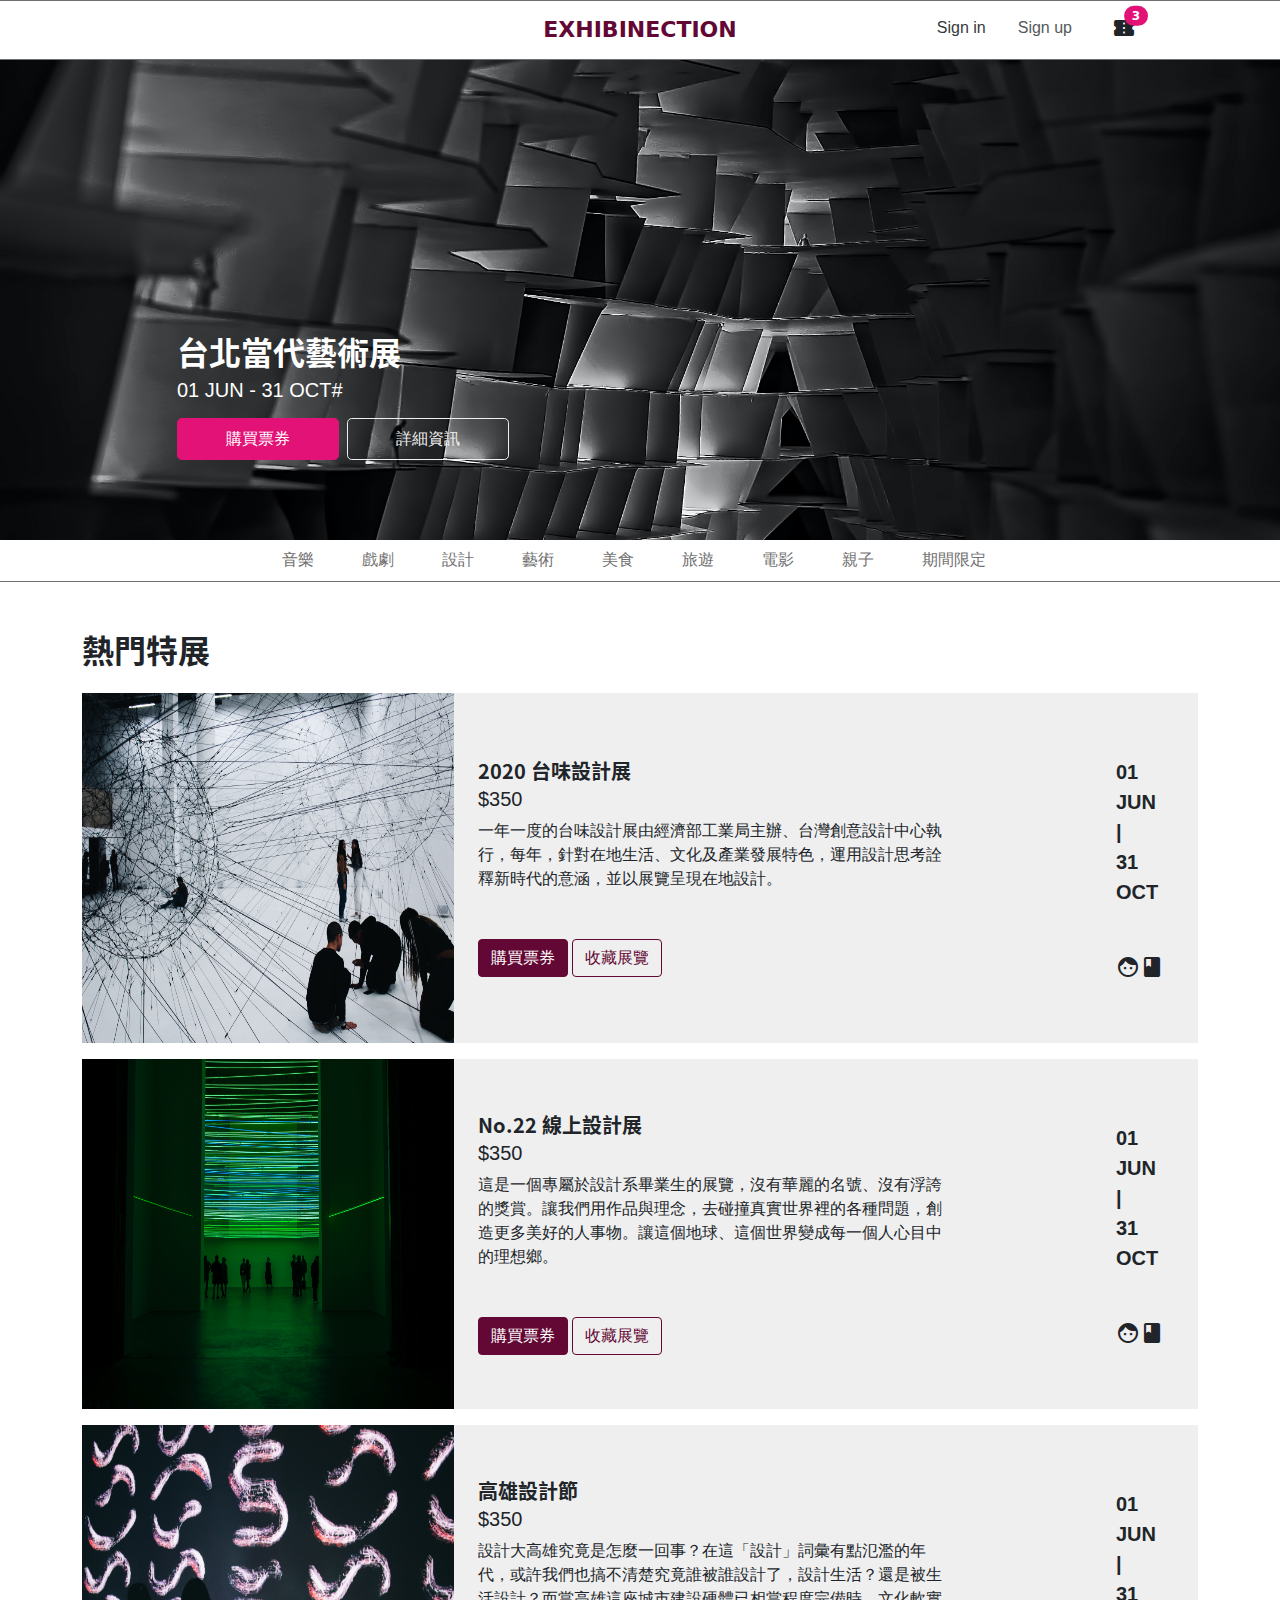
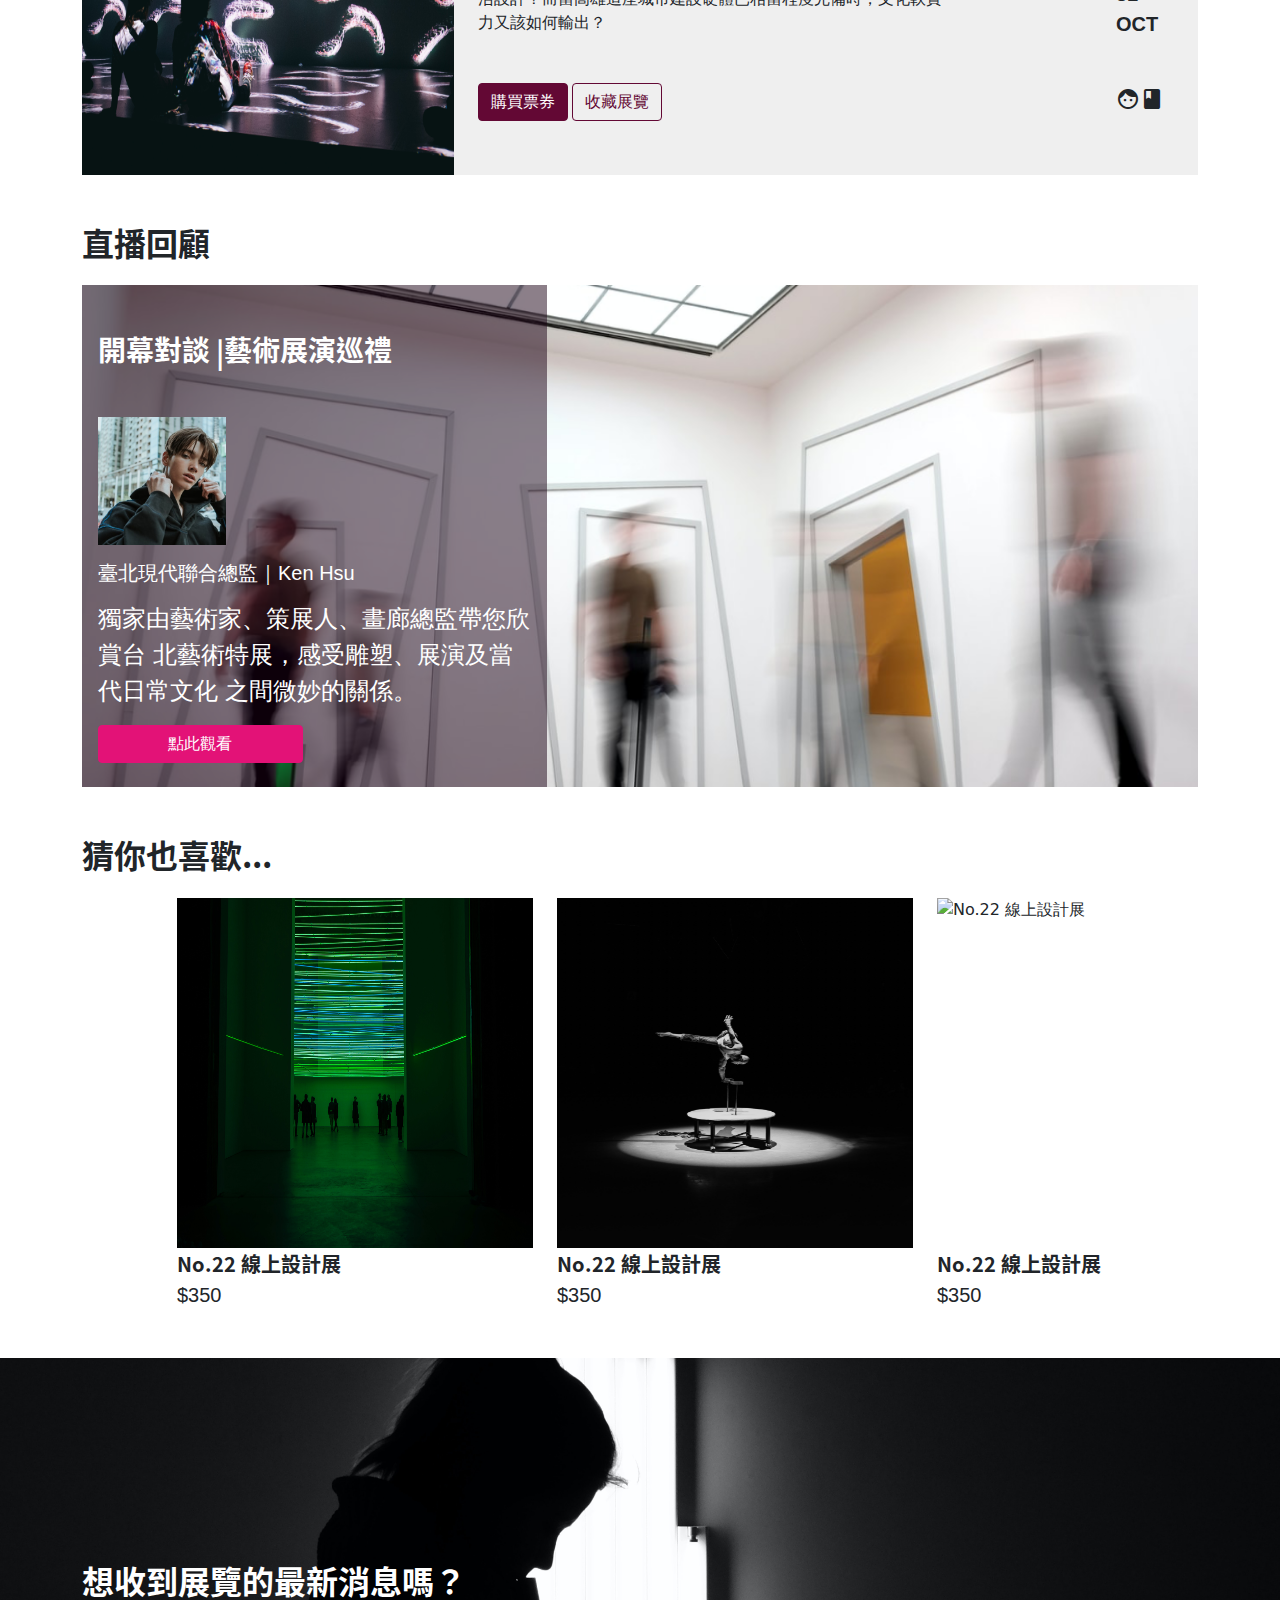
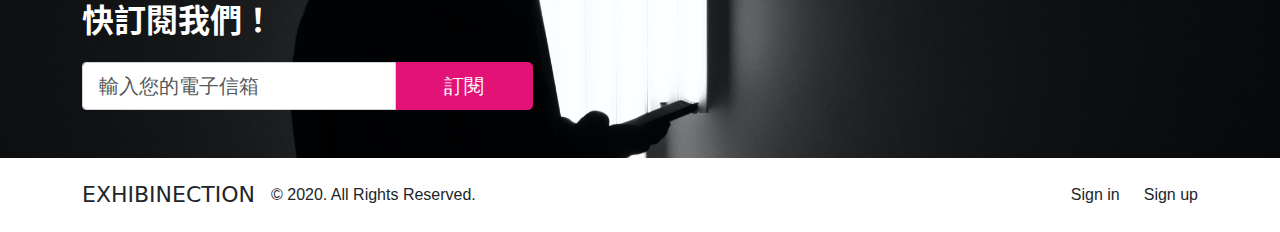
==== commit 5df980be: "Update 2021-07-12T15:38:44.433Z" ====
--- a/index.html
+++ b/index.html
@@ -7,7 +7,7 @@
   <meta http-equiv="X-UA-Compatible" content="ie=edge">
   <title>台北當代藝術展 01 JUN - 31 OCT</title>
   <link href="https://fonts.googleapis.com/icon?family=Material+Icons|Material+Icons+Outlined|" rel="stylesheet">
-  <!-- <link rel="stylesheet" href="https://cdnjs.cloudflare.com/ajax/libs/Swiper/6.7.5/swiper-bundle.min.css" integrity="sha512-IZyebVAIO5IWMM3Jcx/Z0awNNBq1YcqWW34QlhQy9fzM1XxzmX3gB/YmbPkVuH/EU8QvpeY92EGS45iW/YKt1g==" crossorigin="anonymous" referrerpolicy="no-referrer" /> -->
+  <link rel="stylesheet" href="https://unpkg.com/swiper/swiper-bundle.min.css" />
   <link rel="stylesheet" href="./assets/style/all.css">
 </head>
 
@@ -37,9 +37,9 @@
       </ul>
 
       <!-- card list -->
-      <div class="cart   pt-4 px-sm-4 pt-md-5  bg-gray-700 text-start position-absolute top-100 end-0 "
+      <div class="cart  px-2  pt-4 px-sm-4 pt-md-5  bg-gray-700 text-start position-absolute top-100 end-0 "
         id="header-cart-list">
-        <h2 class="text-white mb-3 cart-list text-Roboto-Bold  ">Cart List</h2>
+        <h2 class="text-white mb-3  text-Roboto-Bold  ">Cart List</h2>
         <ul class="list-unstyled mb-0 cart-list">
           <li class="position-relative px-3 ps-3 pb-3  pt-4  p-md-4 bg-white mb-2 rounded">
             <a href="#" class="btn-close position-absolute top-0 cart-list-close-btn"></a>
@@ -87,7 +87,7 @@
               </div>
             </div>
           </li>
-          <li class="position-relative px-3 ps-3 pb-3  pt-4  p-md-4 bg-white mb-2 rounded">
+          <li class="position-relative px-3 ps-3 pb-3  pt-4  p-md-4 bg-white rounded">
             <a href="#" class="btn-close position-absolute top-0 cart-list-close-btn"></a>
             <div class="d-flex">
               <img src="assets/images/moralis-tsai.jpg" width="120" height="120" alt="2020 台味設計展">
@@ -297,21 +297,21 @@
 
   <div class="container">
     <!-- 猜你也喜歡... -->
-    <section class="mb-4 mb-md-5">
+    <section class="mb-4 mb-md-5 ">
       <h2 class="title mb-4 text-NotoSansCJKtc-Bold">猜你也喜歡...</h2>
-      <ul class="list-unstyled ps-0 mb-0 row mb-4 mb-md-0 x-noScrollbar flex-md-nowrap">
-        <li class="col-12 col-md-4 offset-md-1 mb-3 mb-md-0">
+      <ul class="list-unstyled ps-0 mb-0 row mb-4 mb-md-0  flex-md-nowrap  x-noScrollbar">
+        <li class="col-12 col-md-4 offset-md-1 mb-3 mb-md-0 ">
           <img src="assets/images/michel-catalisano.jpg" alt="No.22 線上設計展" height="350" class="mb-2 mb-md-1">
           <h3 class="fs-5 mb-1 text-NotoSansCJKtc-Bold">No.22 線上設計展</h3>
           <p class="mb-0 fs-5 text-Roboto-Regular">$350</p>
         </li>
-        <li class="col-12 col-md-4 mb-3 mb-md-0">
-          <img src="assets/images/michel-catalisano.jpg" alt="No.22 線上設計展" height="350" class="mb-2 mb-md-1">
+        <li class="col-12 col-md-4 mb-3 mb-md-0 ">
+          <img src="assets/images/petri-heiskanen.jpg " alt="No.22 線上設計展" height="350" class="mb-2 mb-md-1 w-100">
           <h3 class="fs-5 mb-1 text-NotoSansCJKtc-Bold">No.22 線上設計展</h3>
           <p class="mb-0 fs-5 text-Roboto-Regular">$350</p>
         </li>
-        <li class="col-12 col-md-4">
-          <img src="assets/images/michel-catalisano.jpg" alt="No.22 線上設計展" height="350" class="mb-2 mb-md-1">
+        <li class="col-12 col-md-4 ">
+          <img src="assets/images/museum.jpg" alt="No.22 線上設計展" height="350" class="mb-2 mb-md-1">
           <h3 class="fs-5 mb-1 text-NotoSansCJKtc-Bold">No.22 線上設計展</h3>
           <p class="mb-0 fs-5 text-Roboto-Regular">$350</p>
         </li>
@@ -361,7 +361,7 @@
 
   </footer>
   <script src="./assets/js/vendors.js"></script>
-  <!-- <script src="https://cdnjs.cloudflare.com/ajax/libs/Swiper/6.7.5/swiper-bundle.min.js" integrity="sha512-jm5exnXjOC6mBpqBG81xU+GK4ybKq28mLihDCNj2E3RkzrfW/tSGt7Uy7wRSkedl95C4cH9+9lectBCGwEcD0g==" crossorigin="anonymous" referrerpolicy="no-referrer"></script> -->
+  <script src="https://unpkg.com/swiper/swiper-bundle.min.js"></script>
   <script src="./assets/js/all.js"></script>
 </body>
 
--- a/assets/style/all.css
+++ b/assets/style/all.css
@@ -13518,20 +13518,13 @@
   /* Handle */
 }
 
-@media screen and (min-width: 768px) {
-  .cart-list {
-    max-height: 100%;
-    overflow-y: visible;
-  }
-}
-
 .cart-list::-webkit-scrollbar {
   width: 8px;
 }
 
 .cart-list::-webkit-scrollbar-track {
   border-left: 4px solid transparent;
-  background-clip: padding-box;
+  background-clip: content-box;
   background-color: white;
 }
 
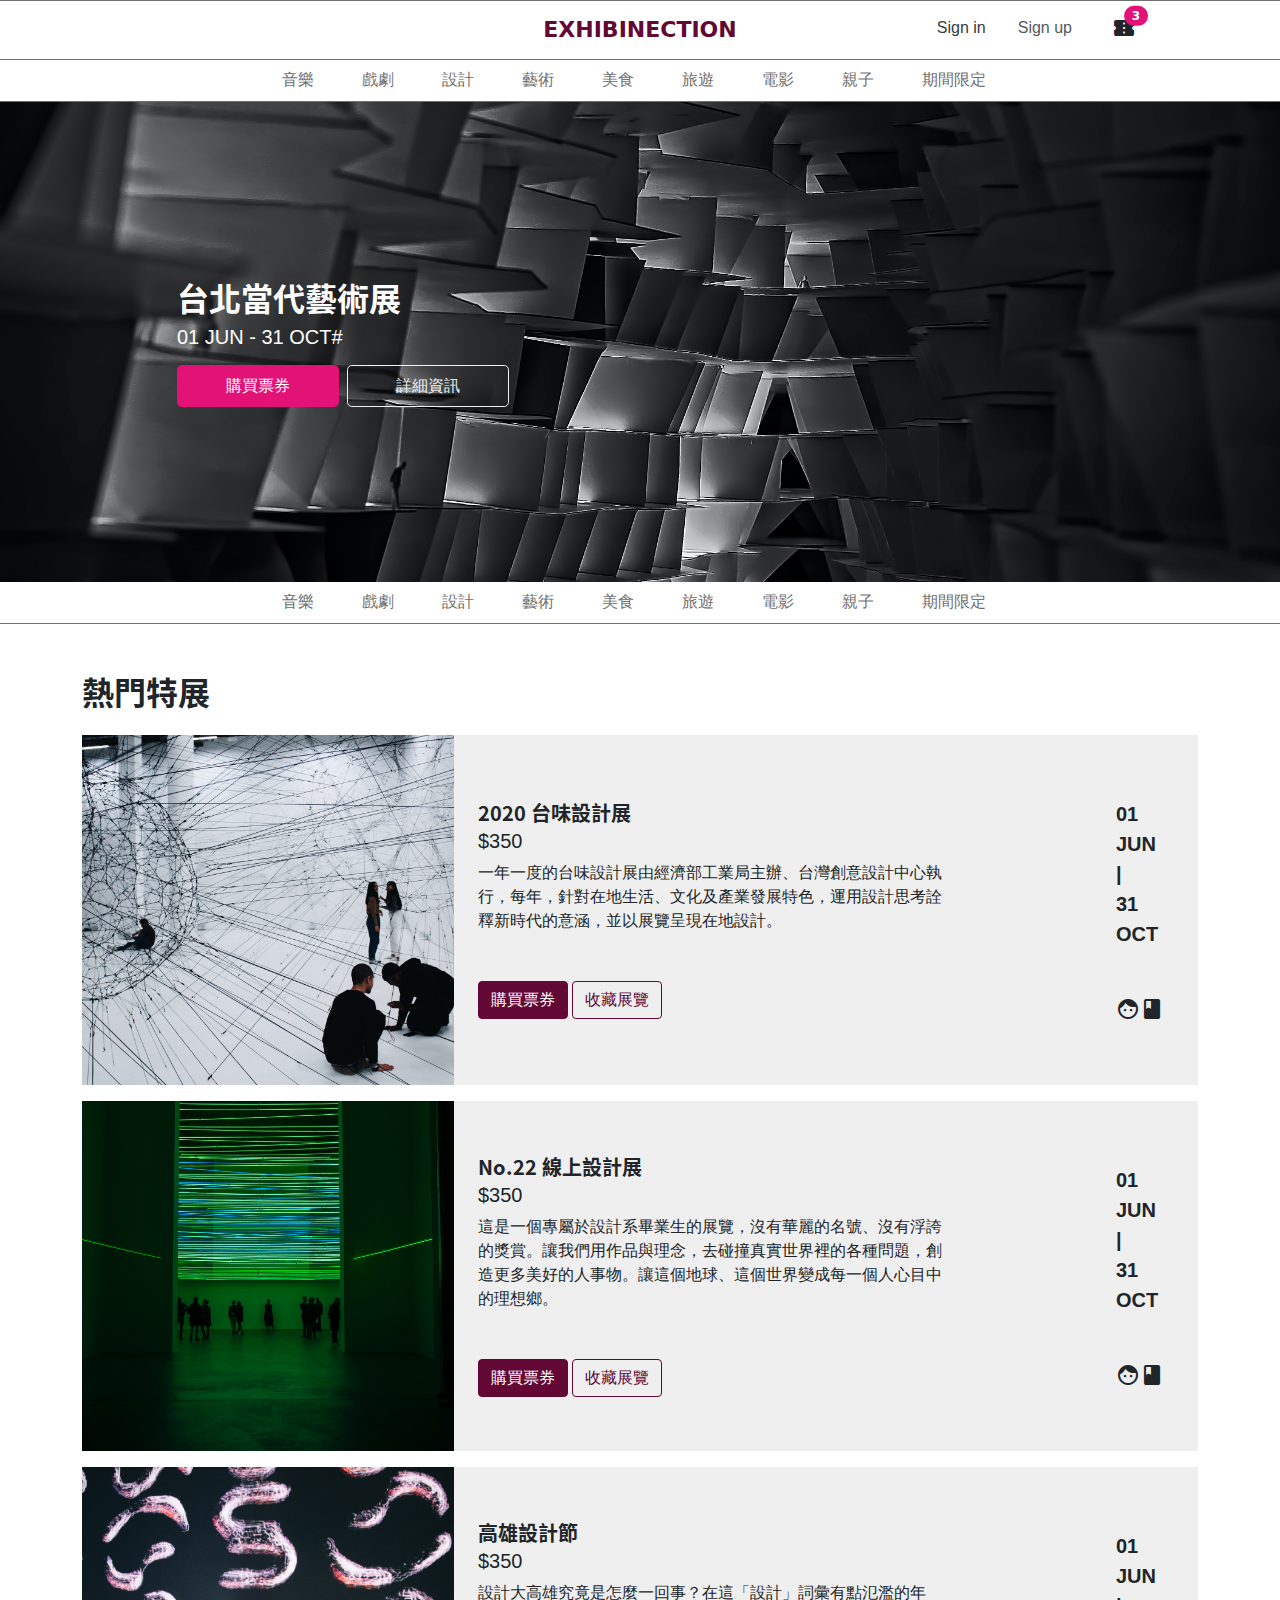
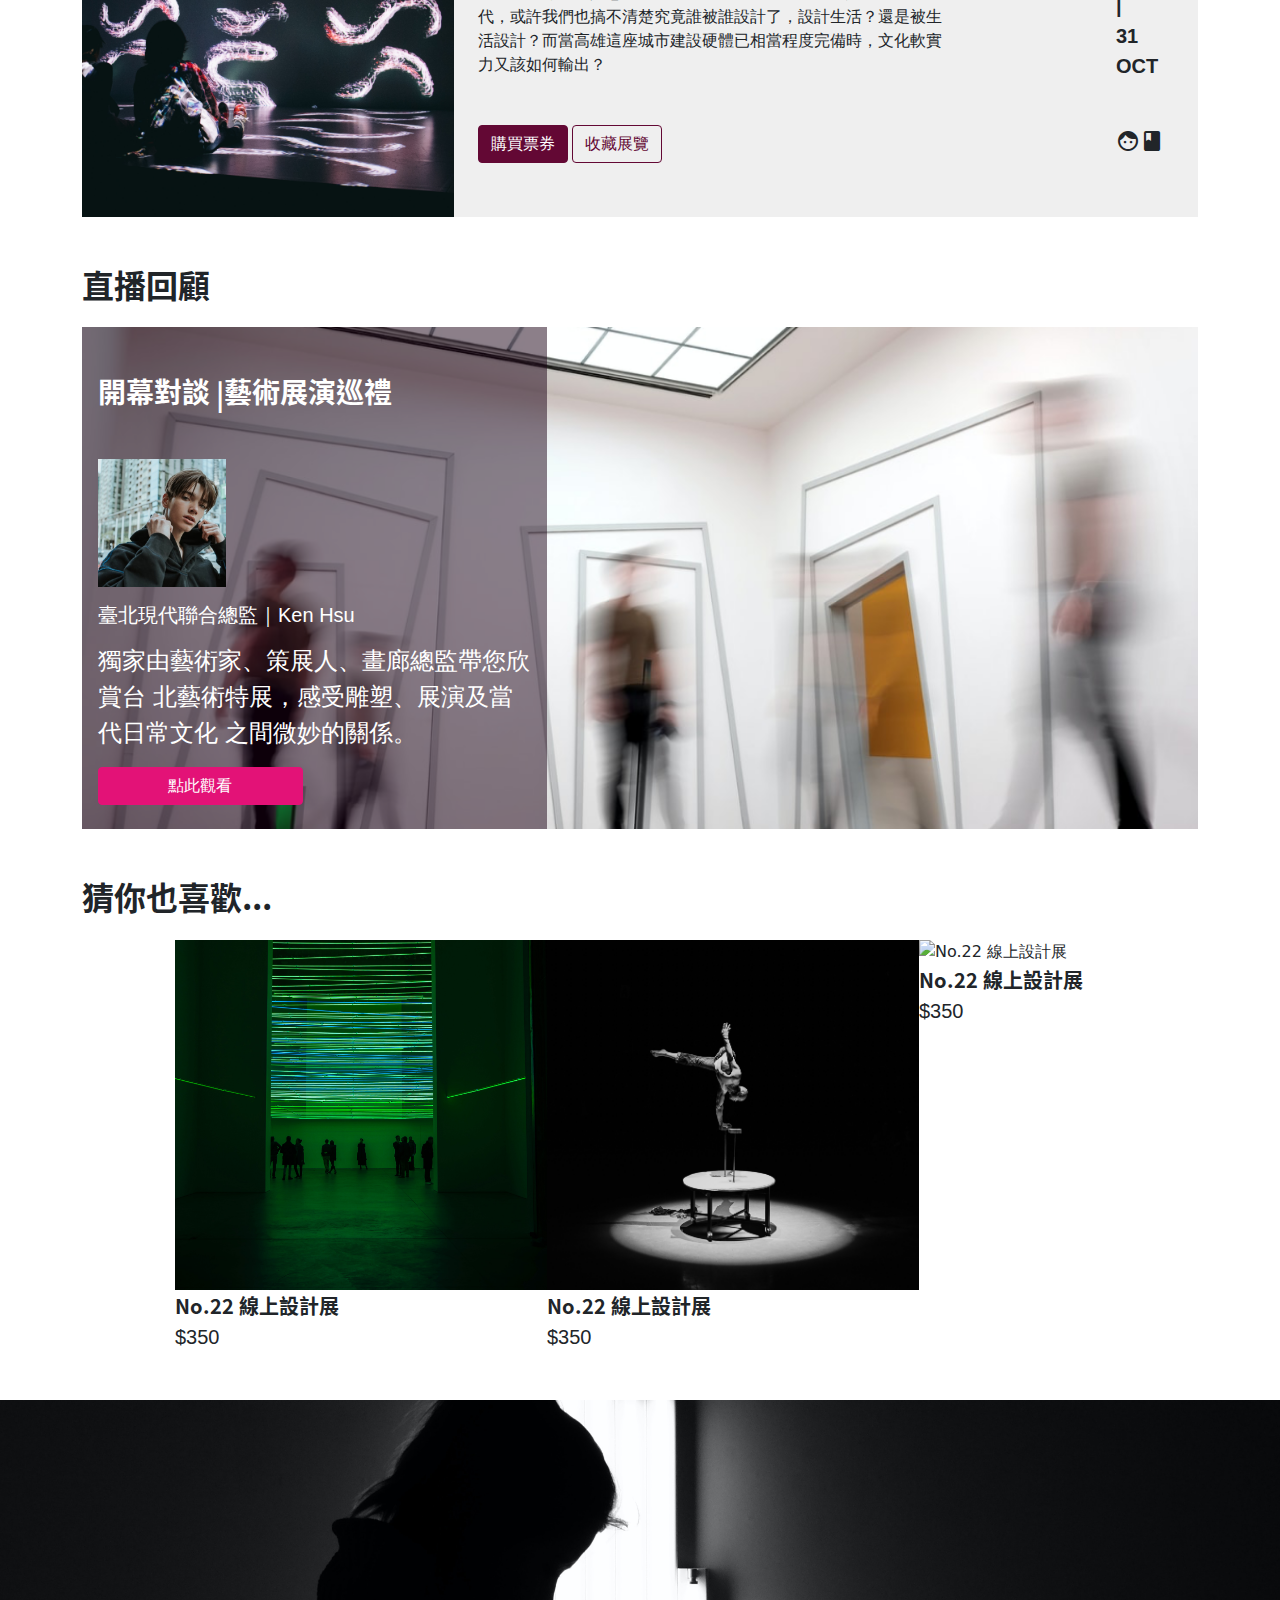
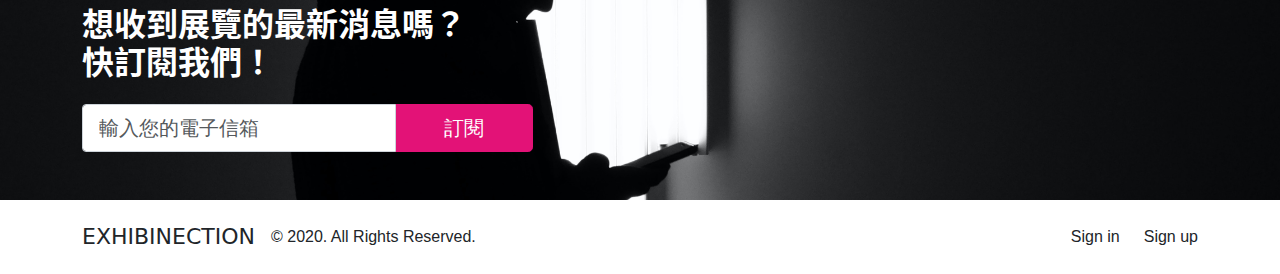
==== commit 8944edae: "Update 2021-08-28T07:41:09.320Z" ====
--- a/index.html
+++ b/index.html
@@ -2,143 +2,158 @@
 <html lang="en">
 
 <head>
-  <meta charset="UTF-8">
-  <meta name="viewport" content="width=device-width, initial-scale=1.0">
-  <meta http-equiv="X-UA-Compatible" content="ie=edge">
-  <title>台北當代藝術展 01 JUN - 31 OCT</title>
-  <link href="https://fonts.googleapis.com/icon?family=Material+Icons|Material+Icons+Outlined|" rel="stylesheet">
-  <link rel="stylesheet" href="https://unpkg.com/swiper/swiper-bundle.min.css" />
-  <link rel="stylesheet" href="./assets/style/all.css">
+    <meta charset="UTF-8">
+    <meta name="viewport" content="width=device-width, initial-scale=1.0">
+    <meta http-equiv="X-UA-Compatible" content="ie=edge">
+    <title>台北當代藝術展 01 JUN - 31 OCT | 2020 台味設計展 | 高雄設計節</title>
+    <link href="https://fonts.googleapis.com/icon?family=Material+Icons|Material+Icons+Outlined|" rel="stylesheet">
+    <link rel="stylesheet" href="https://cdnjs.cloudflare.com/ajax/libs/Swiper/6.8.4/swiper-bundle.css">
+    <link rel="stylesheet" href="./assets/style/all.css">
 </head>
 
 <body>
-  <div class=" border-bottom border-top border-gray-500 ">
-    <header class="container text-center position-relative py-4 py-md-3">
-
-      <h1 class="mb-0 fs-22 text-red-300 fw-bold">
-        <a href="index.html">EXHIBINECTION</a>
-      </h1>
-      <ul class="d-flex align-items-center mb-0 list-unstyled position-absolute menu">
-        <li class="text-gray-800 d-none d-md-block text-Roboto-Regular">
-          <a href="#" class="px-md-3">Sign in</a>
-        </li>
-        <li class="text-gray-600 d-none d-md-block text-Roboto-Regular">
-          <a href="#" class="px-md-3">Sign up</a>
-        </li>
-        <li class="ms-5 ms-md-4">
-          <a href="javascript:void(0);" class="position-relative" id="cart">
-            <span class="material-icons align-middle">
-              confirmation_number
-            </span>
-            <span class="position-absolute top-0 start-100 translate-middle badge rounded-pill bg-red-100 fs-12"> 3<span
-                class="visually-hidden"> cart list</span></span>
-          </a>
-        </li>
-      </ul>
-
-      <!-- card list -->
-      <div class="cart  px-2  pt-4 px-sm-4 pt-md-5  bg-gray-700 text-start position-absolute top-100 end-0 "
-        id="header-cart-list">
-        <h2 class="text-white mb-3  text-Roboto-Bold  ">Cart List</h2>
-        <ul class="list-unstyled mb-0 cart-list">
-          <li class="position-relative px-3 ps-3 pb-3  pt-4  p-md-4 bg-white mb-2 rounded">
-            <a href="#" class="btn-close position-absolute top-0 cart-list-close-btn"></a>
-            <div class="d-flex">
-              <img src="assets/images/alina.jpg" width="120" height="120" alt="2020 台味設計展">
-              <div class="d-flex justify-content-between ms-3 flex-grow-1 flex-shrink-0">
-                <div>
-                  <h3 class="fs-6 mb-1 fw-bold text-NotoSansCJKtc-Bold">2020 台味設計展</h3>
-                  <h3 class="fs-6 mb-1 text-break text-Roboto-Medium">01 JUN — 31 OCT</h3>
-                  <p class="text-gray-800 mb-2 text-NotoSansCJKtc-Regular ">全票</p>
-                  <h2 class="fs-5 fw-bold mb-0 text-Roboto-Bold">NT$350</h2>
-                </div>
-                <div class="d-flex flex-column-reverse flex-md-row justify-content-between align-items-center">
-
-                  <a href="#" class="material-icons">remove</a>
-                  <input type="text" name="amount" id="amount" value="01"
-                    class="border-0 cart-list-amount-input fs-5 p-0 mx-3 fw-bold text-Roboto-Bold">
-                  <a href="#" class="material-icons">add</a>
-
-                </div>
-
-              </div>
-            </div>
-          </li>
-          <li class="position-relative px-3 ps-3 pb-3  pt-4  p-md-4 bg-white mb-2 rounded">
-            <a href="#" class="btn-close position-absolute top-0 cart-list-close-btn"></a>
-            <div class="d-flex">
-              <img src="assets/images/michel-catalisano.jpg" width="120" height="120" alt="2020 台味設計展">
-              <div class="d-flex justify-content-between ms-3 flex-grow-1 flex-shrink-0">
-                <div>
-                  <h3 class="fs-6 mb-1 fw-bold text-NotoSansCJKtc-Bold">2020 台味設計展</h3>
-                  <h3 class="fs-6 mb-1 text-break text-Roboto-Medium">01 JUN — 31 OCT</h3>
-                  <p class="text-gray-800 mb-2 text-NotoSansCJKtc-Regular ">全票</p>
-                  <h2 class="fs-5 fw-bold mb-0 text-Roboto-Bold">NT$350</h2>
-                </div>
-                <div class="d-flex flex-column-reverse flex-md-row justify-content-between align-items-center">
-
-                  <a href="#" class="material-icons">remove</a>
-                  <input type="text" name="amount" id="amount" value="01"
-                    class="border-0 cart-list-amount-input fs-5 p-0 mx-3 fw-bold text-Roboto-Bold">
-                  <a href="#" class="material-icons">add</a>
-
-                </div>
-
-              </div>
-            </div>
-          </li>
-          <li class="position-relative px-3 ps-3 pb-3  pt-4  p-md-4 bg-white rounded">
-            <a href="#" class="btn-close position-absolute top-0 cart-list-close-btn"></a>
-            <div class="d-flex">
-              <img src="assets/images/moralis-tsai.jpg" width="120" height="120" alt="2020 台味設計展">
-              <div class="d-flex justify-content-between ms-3 flex-grow-1 flex-shrink-0">
-                <div>
-                  <h3 class="fs-6 mb-1 fw-bold text-NotoSansCJKtc-Bold">2020 台味設計展</h3>
-                  <h3 class="fs-6 mb-1 text-break text-Roboto-Medium">01 JUN — 31 OCT</h3>
-                  <p class="text-gray-800 mb-2 text-NotoSansCJKtc-Regular ">全票</p>
-                  <h2 class="fs-5 fw-bold mb-0 text-Roboto-Bold">NT$350</h2>
-                </div>
-                <div class="d-flex flex-column-reverse flex-md-row justify-content-between align-items-center">
-
-                  <a href="#" class="material-icons">remove</a>
-                  <input type="text" name="amount" id="amount" value="01"
-                    class="border-0 cart-list-amount-input fs-5 p-0 mx-3 fw-bold text-Roboto-Bold">
-                  <a href="#" class="material-icons">add</a>
-
-                </div>
-
-              </div>
-            </div>
-          </li>
-        </ul>
-        <div class="d-flex justify-content-between align-items-center py-4">
-          <ul class="text-white fs-5 d-flex  mb-0 list-unstyled ">
-            <li class="text-NotoSansCJKtc-Medium ">小計</li>
-            <li class="ms-3 text-Roboto-Medium ">NT$1050</li>
+    <div class=" border-bottom border-top border-gray-500 ">
+        <header class="container text-center position-relative py-4 py-md-3">
+    
+          <h1 class="mb-0 fs-22 text-red-300 fw-bold">
+            <a href="index.html">EXHIBINECTION</a>
+          </h1>
+          <ul class="d-flex align-items-center mb-0 list-unstyled position-absolute menu">
+            <li class="text-gray-800 d-none d-md-block text-Roboto-Regular">
+              <a href="#" class="px-md-3">Sign in</a>
+            </li>
+            <li class="text-gray-600 d-none d-md-block text-Roboto-Regular">
+              <a href="#" class="px-md-3">Sign up</a>
+            </li>
+            <li class="ms-5 ms-md-4">
+              <a href="javascript:void(0);" class="position-relative" id="cart">
+                <span class="material-icons align-middle">
+                  confirmation_number
+                </span>
+                <span class="position-absolute top-0 start-100 translate-middle badge rounded-pill bg-red-100 fs-12"> 3<span
+                    class="visually-hidden"> cart list</span></span>
+              </a>
+            </li>
           </ul>
-          <a href="confirm.html" class=" btn btn-lg bg-white text-red-300 text-NotoSansCJKtc-Regular ">前往結帳</a>
-        </div>
-
+    
+          <!-- card list -->
+          <div class="cart  px-2  pt-4 px-sm-4 pt-md-5  bg-gray-700 text-start position-absolute top-100 end-0 "
+          id="header-cart-list">
+          <h2 class="text-white mb-3  text-Roboto-Bold  ">Cart List</h2>
+          <ul class="list-unstyled mb-0 cart-list">
+            <li class="position-relative px-3 ps-3 pb-3  pt-4  p-md-4 bg-white mb-2 rounded">
+              <a href="#" class="btn-close position-absolute top-0 cart-list-close-btn"></a>
+              <div class="d-flex">
+                <img src="assets/images/alina.jpg" width="120" height="120" alt="2020 台味設計展">
+                <div class="d-flex justify-content-between ms-3 flex-grow-1 flex-shrink-0">
+                  <div>
+                    <h3 class="fs-6 mb-1 fw-bold text-NotoSansCJKtc-Bold">2020 台味設計展</h3>
+                    <h3 class="fs-6 mb-1 text-break text-Roboto-Medium">01 JUN — 31 OCT</h3>
+                    <p class="text-gray-800 mb-2 text-NotoSansCJKtc-Regular ">全票</p>
+                    <h2 class="fs-5 fw-bold mb-0 text-Roboto-Bold">NT$350</h2>
+                  </div>
+                  <div class="d-flex flex-column-reverse flex-md-row justify-content-between align-items-center">
+  
+                    <a href="#" class="material-icons">remove</a>
+                    <input type="text" name="amount" id="amount" value="01"
+                      class="border-0 cart-list-amount-input fs-5 p-0 mx-3 fw-bold text-Roboto-Bold">
+                    <a href="#" class="material-icons">add</a>
+  
+                  </div>
+  
+                </div>
+              </div>
+            </li>
+            <li class="position-relative px-3 ps-3 pb-3  pt-4  p-md-4 bg-white mb-2 rounded">
+              <a href="#" class="btn-close position-absolute top-0 cart-list-close-btn"></a>
+              <div class="d-flex">
+                <img src="assets/images/michel-catalisano.jpg" width="120" height="120" alt="2020 台味設計展">
+                <div class="d-flex justify-content-between ms-3 flex-grow-1 flex-shrink-0">
+                  <div>
+                    <h3 class="fs-6 mb-1 fw-bold text-NotoSansCJKtc-Bold">2020 台味設計展</h3>
+                    <h3 class="fs-6 mb-1 text-break text-Roboto-Medium">01 JUN — 31 OCT</h3>
+                    <p class="text-gray-800 mb-2 text-NotoSansCJKtc-Regular ">全票</p>
+                    <h2 class="fs-5 fw-bold mb-0 text-Roboto-Bold">NT$350</h2>
+                  </div>
+                  <div class="d-flex flex-column-reverse flex-md-row justify-content-between align-items-center">
+  
+                    <a href="#" class="material-icons">remove</a>
+                    <input type="text" name="amount" id="amount" value="01"
+                      class="border-0 cart-list-amount-input fs-5 p-0 mx-3 fw-bold text-Roboto-Bold">
+                    <a href="#" class="material-icons">add</a>
+  
+                  </div>
+  
+                </div>
+              </div>
+            </li>
+            <li class="position-relative px-3 ps-3 pb-3  pt-4  p-md-4 bg-white rounded">
+              <a href="#" class="btn-close position-absolute top-0 cart-list-close-btn"></a>
+              <div class="d-flex">
+                <img src="assets/images/moralis-tsai.jpg" width="120" height="120" alt="2020 台味設計展">
+                <div class="d-flex justify-content-between ms-3 flex-grow-1 flex-shrink-0">
+                  <div>
+                    <h3 class="fs-6 mb-1 fw-bold text-NotoSansCJKtc-Bold">2020 台味設計展</h3>
+                    <h3 class="fs-6 mb-1 text-break text-Roboto-Medium">01 JUN — 31 OCT</h3>
+                    <p class="text-gray-800 mb-2 text-NotoSansCJKtc-Regular ">全票</p>
+                    <h2 class="fs-5 fw-bold mb-0 text-Roboto-Bold">NT$350</h2>
+                  </div>
+                  <div class="d-flex flex-column-reverse flex-md-row justify-content-between align-items-center">
+  
+                    <a href="#" class="material-icons">remove</a>
+                    <input type="text" name="amount" id="amount" value="01"
+                      class="border-0 cart-list-amount-input fs-5 p-0 mx-3 fw-bold text-Roboto-Bold">
+                    <a href="#" class="material-icons">add</a>
+  
+                  </div>
+  
+                </div>
+              </div>
+            </li>
+          </ul>
+          <div class="d-flex justify-content-between align-items-center py-4">
+            <ul class="text-white fs-5 d-flex  mb-0 list-unstyled ">
+              <li class="text-NotoSansCJKtc-Medium ">小計</li>
+              <li class="ms-3 text-Roboto-Medium ">NT$1050</li>
+            </ul>
+            <a href="confirm.html" class=" btn btn-lg bg-white text-red-300 text-NotoSansCJKtc-Regular ">前往結帳</a>
+          </div>
+  
+        </div>
+    
+        </header>
       </div>
-
-    </header>
-  </div>
-  <div class="bg-gray-700 position-absolute vw-100 cart-cover-bg d-md-none"></div>
-
-
-  <div class="banner">
+    <div class="bg-gray-700 position-absolute vw-100 cart-cover-bg d-md-none"></div>
+    <nav class="navBar  border-bottom border-gray-500 text-NotoSansCJKtc-Regular ">
+  <!-- 123 -->
+    <ul class="d-flex container x-noScrollbar text-gray-500 w-100 ps-0 list-unstyled justify-content-md-center mb-0 ">
+        <li class="py-2"><a href="#" class="nav-items px-4 text-nowrap ">音樂</a></li>
+        <li class="py-2"><a href="#" class="nav-items px-4  text-nowrap ">戲劇</a></li>
+        <li class="py-2"><a href="design.html" class="nav-items px-4 text-nowrap ">設計</a></li>
+        <li class="py-2"><a href="#" class="nav-items px-4 text-nowrap ">藝術</a></li>
+        <li class="py-2"><a href="#" class="nav-items px-4 text-nowrap ">美食</a></li>
+        <li class="py-2"><a href="#" class="nav-items px-4 text-nowrap ">旅遊</a></li>
+        <li class="py-2"><a href="#" class="nav-items px-4 text-nowrap ">電影</a></li>
+        <li class="py-2"><a href="#" class="nav-items px-4 text-nowrap ">親子</a></li>
+        <li class="py-2"><a href="#" class="nav-items px-4 text-nowrap ">期間限定</a></li>
+    </ul>
+</nav>
+
+
+
+    
+<div class="banner pb-md-0">
   <div class="container h-100">
-    <div class="row align-items-end  h-100">
+    <div class="row align-items-end  align-items-md-center  h-100">
       <div class="col-12 offset-lg-1 col-md-6 col-xl-4 text-white">
         <h2 class="mb-2 title text-NotoSansCJKtc-Bold">台北當代藝術展</h2>
         <h3 class="mb-3  subtitle text-Roboto-Bold">01 JUN - 31 OCT#</h3>
         <div class="row g-2 g-sm-2">
-          <div class=" col-auto">
-            <a href="#"
-              class="btn btn-lg btn-red-100 border border-red-100 px-5 fs-6  text-NotoSansCJKtc-Regular">購買票券</a>
-          </div>
-          <div class="  col-auto">
-            <a href="#" class="btn btn-lg btn-outline-light px-5 fs-6 text-NotoSansCJKtc-Regular">詳細資訊</a>
+          <div class="col-6 col-md-auto">
+            <a href="#" class="btn btn-lg btn-red-100 border border-red-100 px-5 w-100 fs-6  text-NotoSansCJKtc-Regular">購買票券</a>
+          </div>
+          <div class="col-6 col-md-auto">
+            <a href="#" class="btn btn-lg btn-outline-light px-5 w-100 fs-6 text-NotoSansCJKtc-Regular">詳細資訊</a>
           </div>
         </div>
       </div>
@@ -295,74 +310,83 @@
 
 </div>
 
-  <div class="container">
-    <!-- 猜你也喜歡... -->
-    <section class="mb-4 mb-md-5 ">
-      <h2 class="title mb-4 text-NotoSansCJKtc-Bold">猜你也喜歡...</h2>
-      <ul class="list-unstyled ps-0 mb-0 row mb-4 mb-md-0  flex-md-nowrap  x-noScrollbar">
-        <li class="col-12 col-md-4 offset-md-1 mb-3 mb-md-0 ">
-          <img src="assets/images/michel-catalisano.jpg" alt="No.22 線上設計展" height="350" class="mb-2 mb-md-1">
-          <h3 class="fs-5 mb-1 text-NotoSansCJKtc-Bold">No.22 線上設計展</h3>
-          <p class="mb-0 fs-5 text-Roboto-Regular">$350</p>
-        </li>
-        <li class="col-12 col-md-4 mb-3 mb-md-0 ">
-          <img src="assets/images/petri-heiskanen.jpg " alt="No.22 線上設計展" height="350" class="mb-2 mb-md-1 w-100">
-          <h3 class="fs-5 mb-1 text-NotoSansCJKtc-Bold">No.22 線上設計展</h3>
-          <p class="mb-0 fs-5 text-Roboto-Regular">$350</p>
-        </li>
-        <li class="col-12 col-md-4 ">
-          <img src="assets/images/museum.jpg" alt="No.22 線上設計展" height="350" class="mb-2 mb-md-1">
-          <h3 class="fs-5 mb-1 text-NotoSansCJKtc-Bold">No.22 線上設計展</h3>
-          <p class="mb-0 fs-5 text-Roboto-Regular">$350</p>
-        </li>
-      </ul>
-    </section>
-  </div>
-
-  <footer class="footer">
-    <div class="footer-bg pb-5">
-      <div class="container  h-100  ">
-        <div class="row h-100 align-items-end">
-          <div class="col-12 col-md-8 col-xl-5 col-xxl-4">
-            <h2 class="text-white subscribe-title mb-4 text-NotoSansCJKtc-Bold ">想收到展覽的最新消息嗎？<br>快訂閱我們！</h2>
-            <form action="#" method="POST">
-              <div class="input-group input-group-lg ">
-                <input type="text" placeholder="輸入您的電子信箱"
-                  class="form-control rounded-0 rounded-start fs-5 border border-gray-200 text-NotoSansCJKtc-Regular "><input
-                  type="submit" value="訂閱"
-                  class="input-group-text  fs-5 px-5 bg-red-100 text-white border border-red-100 text-NotoSansCJKtc-Regular">
-              </div>
-            </form>
-
-
-
-
-          </div>
-        </div>
-      </div>
-
-
-
+    <div class="container ">
+        <!-- 猜你也喜歡... -->
+        <section class="mb-4 mb-md-5">
+          <h2 class="title mb-4 text-NotoSansCJKtc-Bold">猜你也喜歡...</h2>
+       
+        <div class="swiper-container guesee">
+    <ul class="swiper-wrapper   list-unstyled ps-0 mb-0 row gx-0 mb-4 mb-md-0  flex-nowrap  ">
+      <li class="swiper-slide col-12 col-md-4 offset-md-1 mb-3 mb-md-0 ">
+        <img src="assets/images/michel-catalisano.jpg" alt="No.22 線上設計展" height="350" class="mb-2 mb-md-1">
+        <h3 class="fs-5 mb-1 text-NotoSansCJKtc-Bold">No.22 線上設計展</h3>
+        <p class="mb-0 fs-5 text-Roboto-Regular">$350</p>
+      </li>
+      <li class="swiper-slide col-12 col-md-4 mb-3 mb-md-0 ">
+        <img src="assets/images/petri-heiskanen.jpg " alt="No.22 線上設計展" height="350" class="mb-2 mb-md-1 w-100">
+        <h3 class="fs-5 mb-1 text-NotoSansCJKtc-Bold">No.22 線上設計展</h3>
+        <p class="mb-0 fs-5 text-Roboto-Regular">$350</p>
+      </li>
+      <li class="swiper-slide col-12 col-md-4 ">
+        <img src="assets/images/museum.jpg" alt="No.22 線上設計展" height="350" class="mb-2 mb-md-1">
+        <h3 class="fs-5 mb-1 text-NotoSansCJKtc-Bold">No.22 線上設計展</h3>
+        <p class="mb-0 fs-5 text-Roboto-Regular">$350</p>
+      </li>
+      <li class="swiper-slide col-12 col-md-4 mb-3 mb-md-0 ">
+        <img src="assets/images/petri-heiskanen.jpg " alt="No.22 線上設計展" height="350" class="mb-2 mb-md-1 w-100">
+        <h3 class="fs-5 mb-1 text-NotoSansCJKtc-Bold">No.22 線上設計展</h3>
+        <p class="mb-0 fs-5 text-Roboto-Regular">$350</p>
+      </li>
+    </ul>
+  </div>        </section>
     </div>
-    <div class="container d-flex justify-content-md-between align-items-center  py-3 py-md-4">
-      <ul class="d-flex flex-column flex-md-row align-items-md-center list-unstyled ps-0 mb-0 ">
-        <li class="mb-1 mb-md-0">
-          <h2 class="fs-22 mb-0">EXHIBINECTION</h2>
-        </li>
-        <li class="ms-md-3 text-Helvetica-Neue-Regular">© 2020. All Rights Reserved.</li>
-      </ul>
-      <ul class="d-none  d-md-flex  list-unstyled ps-0 mb-0 text-Helvetica-Neue-Regular">
-        <li><a href="#" class="px-4">Sign in</a></li>
-        <li><a href="#">Sign up</a></li>
-      </ul>
-
-    </div>
-
-
-  </footer>
-  <script src="./assets/js/vendors.js"></script>
-  <script src="https://unpkg.com/swiper/swiper-bundle.min.js"></script>
-  <script src="./assets/js/all.js"></script>
+
+
+
+    <footer class="footer">
+        <div class="footer-bg pb-5">
+          <div class="container  h-100  ">
+            <div class="row h-100 align-items-end">
+              <div class="col-12 col-md-8 col-xl-5 col-xxl-4">
+                <h2 class="text-white subscribe-title mb-4 text-NotoSansCJKtc-Bold ">想收到展覽的最新消息嗎？<br>快訂閱我們！</h2>
+                <form action="#" method="POST">
+                  <div class="input-group input-group-lg ">
+                    <input type="text" placeholder="輸入您的電子信箱"
+                      class="form-control rounded-0 rounded-start fs-5 border border-gray-200 text-NotoSansCJKtc-Regular" name="email"><input type="submit"
+                      value="訂閱" class="input-group-text  fs-5 px-5 bg-red-100 text-white border border-red-100 text-NotoSansCJKtc-Regular">
+                  </div>
+                </form>
+    
+    
+    
+    
+              </div>
+            </div>
+          </div>
+    
+    
+    
+        </div>
+        <div class="container d-flex justify-content-md-between align-items-center  py-3 py-md-4">
+          <ul class="d-flex flex-column flex-md-row align-items-md-center list-unstyled ps-0 mb-0 ">
+            <li class="mb-1 mb-md-0">
+              <h2 class="fs-22 mb-0">EXHIBINECTION</h2>
+            </li>
+            <li class="ms-md-3 text-Helvetica-Neue-Regular">© 2020. All Rights Reserved.</li>
+          </ul>
+          <ul class="d-none  d-md-flex  list-unstyled ps-0 mb-0 text-Helvetica-Neue-Regular">
+            <li><a href="#" class="px-4">Sign in</a></li>
+            <li><a href="#">Sign up</a></li>
+          </ul>
+    
+        </div>
+    
+    
+      </footer>
+      <script src="https://cdnjs.cloudflare.com/ajax/libs/Swiper/6.8.4/swiper-bundle.min.js"></script>
+    <script src="./assets/js/vendors.js"></script>
+    <!-- <script src="https://cdnjs.cloudflare.com/ajax/libs/Swiper/6.7.5/swiper-bundle.min.js" integrity="sha512-jm5exnXjOC6mBpqBG81xU+GK4ybKq28mLihDCNj2E3RkzrfW/tSGt7Uy7wRSkedl95C4cH9+9lectBCGwEcD0g==" crossorigin="anonymous" referrerpolicy="no-referrer"></script> -->
+    <script src="./assets/js/all.js"></script>
 </body>
 
 </html>--- a/assets/style/all.css
+++ b/assets/style/all.css
@@ -777,8 +777,7 @@
 .container-sm,
 .container-md,
 .container-lg,
-.container-xl,
-.container-xxl {
+.container-xl {
   width: 100%;
   padding-right: var(--bs-gutter-x, 0.75rem);
   padding-left: var(--bs-gutter-x, 0.75rem);
@@ -807,12 +806,6 @@
 @media (min-width: 1200px) {
   .container, .container-sm, .container-md, .container-lg, .container-xl {
     max-width: 1140px;
-  }
-}
-
-@media (min-width: 1400px) {
-  .container, .container-sm, .container-md, .container-lg, .container-xl, .container-xxl {
-    max-width: 1320px;
   }
 }
 
@@ -5702,7 +5695,7 @@
 }
 
 .navbar > .container,
-.navbar > .container-fluid, .navbar > .container-sm, .navbar > .container-md, .navbar > .container-lg, .navbar > .container-xl, .navbar > .container-xxl {
+.navbar > .container-fluid, .navbar > .container-sm, .navbar > .container-md, .navbar > .container-lg, .navbar > .container-xl {
   display: -webkit-box;
   display: -ms-flexbox;
   display: flex;
@@ -13468,7 +13461,9 @@
 
 img {
   max-width: 100%;
-  display: block;
+  -o-object-fit: cover;
+     object-fit: cover;
+  vertical-align: middle;
 }
 
 a {
@@ -13479,6 +13474,18 @@
 
 a:hover {
   color: inherit;
+}
+
+/* Chrome, Safari, Edge, Opera */
+input::-webkit-outer-spin-button,
+input::-webkit-inner-spin-button {
+  -webkit-appearance: none;
+  margin: 0;
+}
+
+/* Firefox */
+input[type=number] {
+  -moz-appearance: textfield;
 }
 
 .menu {
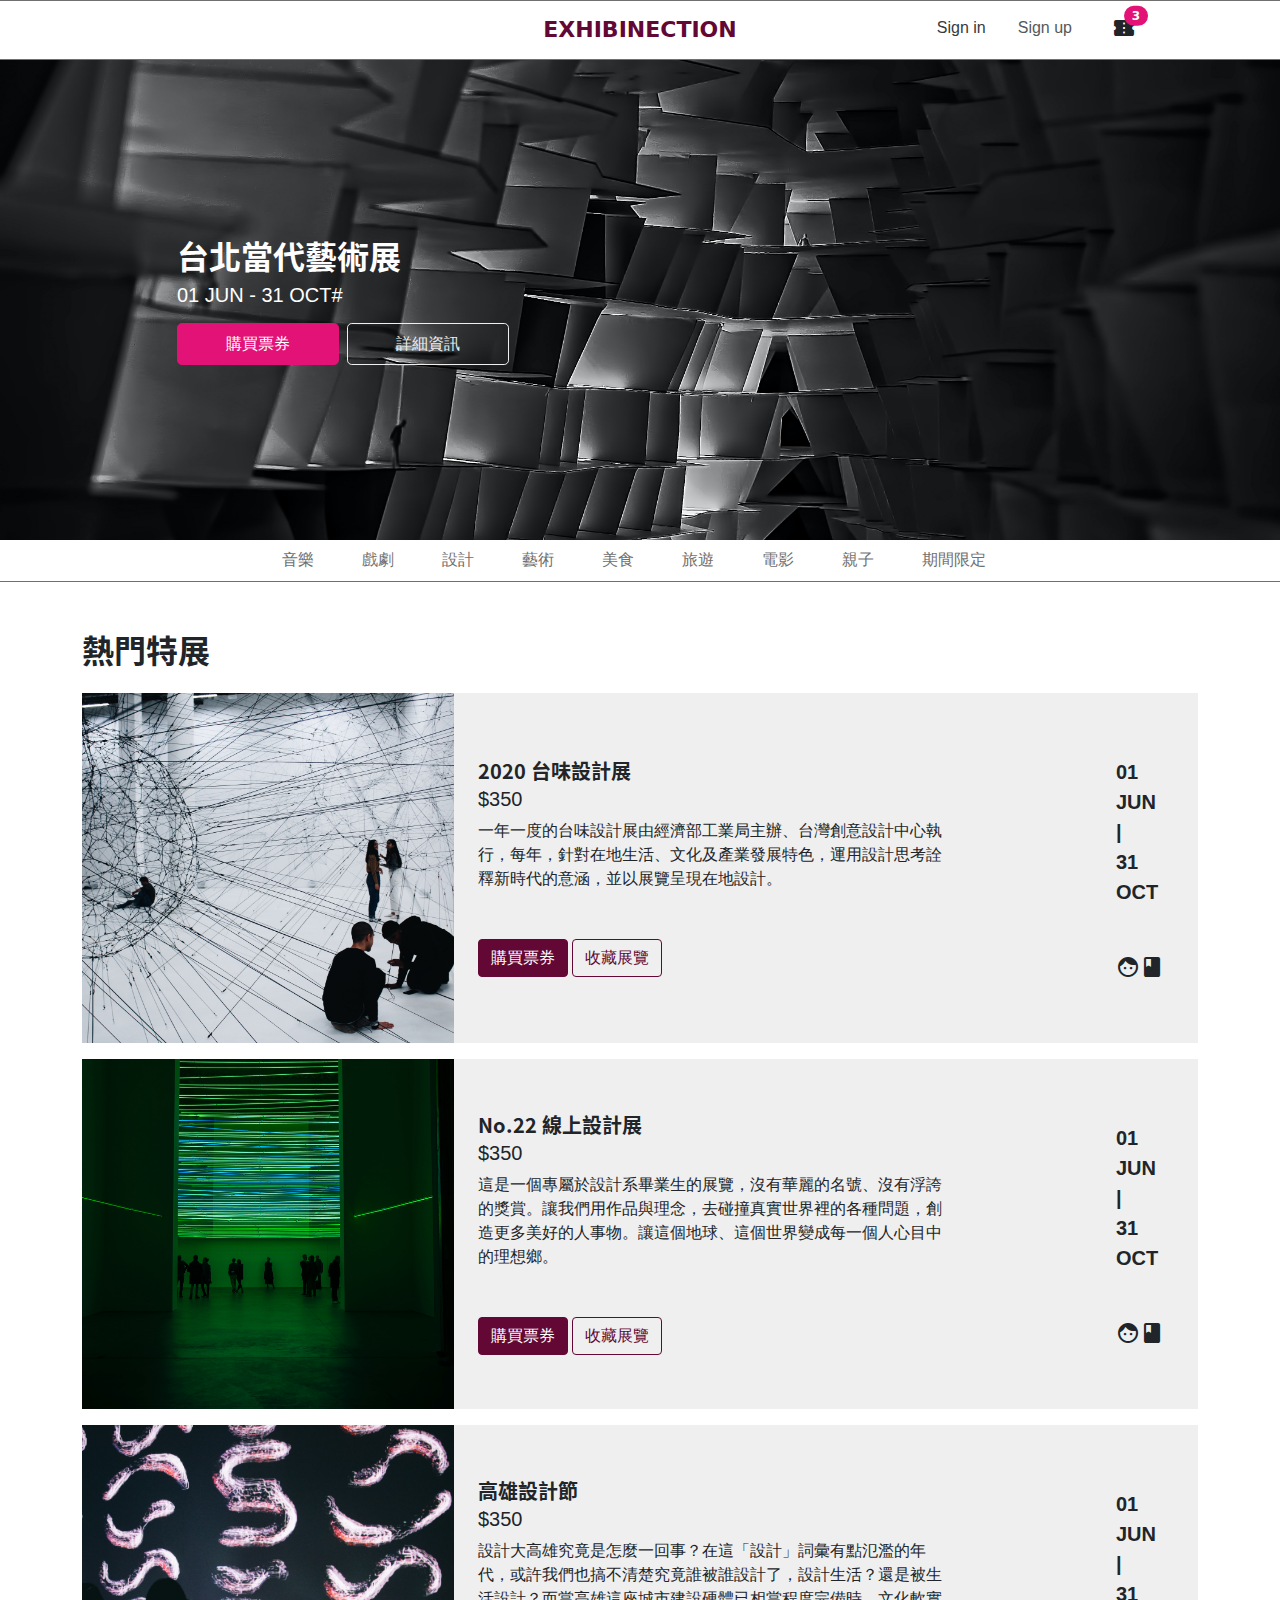
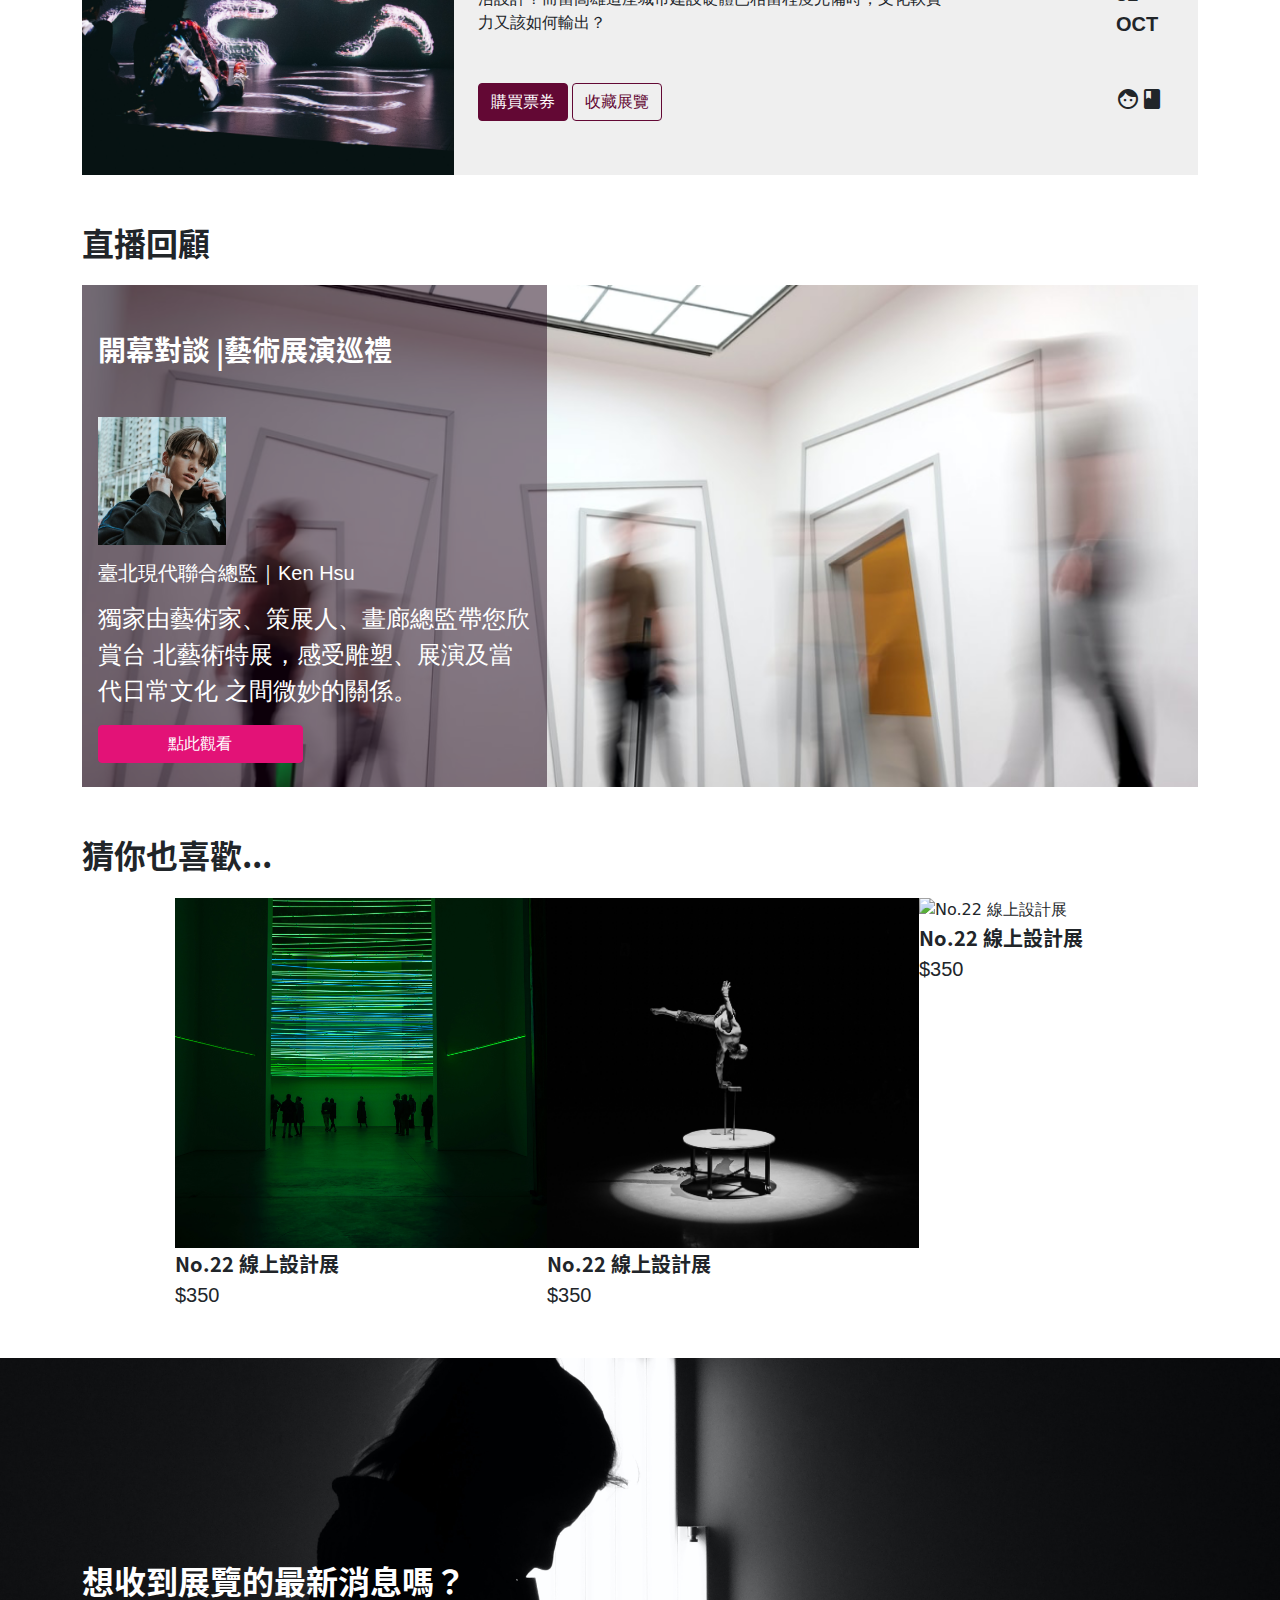
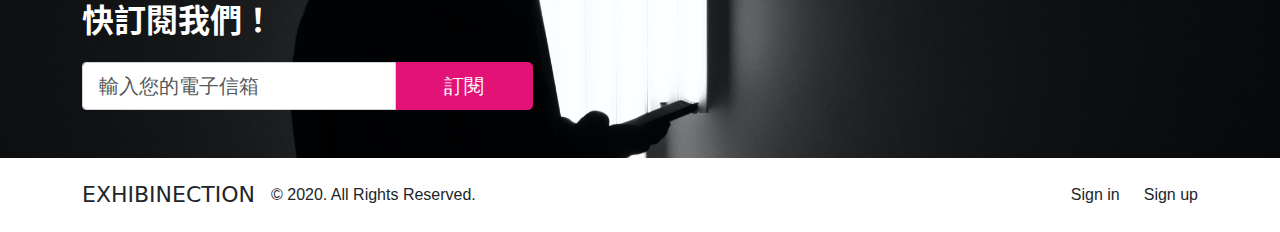
==== commit cdd42686: "Update 2021-08-28T10:02:18.414Z" ====
--- a/index.html
+++ b/index.html
@@ -2,146 +2,133 @@
 <html lang="en">
 
 <head>
-    <meta charset="UTF-8">
-    <meta name="viewport" content="width=device-width, initial-scale=1.0">
-    <meta http-equiv="X-UA-Compatible" content="ie=edge">
-    <title>台北當代藝術展 01 JUN - 31 OCT | 2020 台味設計展 | 高雄設計節</title>
-    <link href="https://fonts.googleapis.com/icon?family=Material+Icons|Material+Icons+Outlined|" rel="stylesheet">
-    <link rel="stylesheet" href="https://cdnjs.cloudflare.com/ajax/libs/Swiper/6.8.4/swiper-bundle.css">
-    <link rel="stylesheet" href="./assets/style/all.css">
+  <meta charset="UTF-8">
+  <meta name="viewport" content="width=device-width, initial-scale=1.0">
+  <meta http-equiv="X-UA-Compatible" content="ie=edge">
+  <title>台北當代藝術展 01 JUN - 31 OCT | 2020 台味設計展 | 高雄設計節</title>
+  <link href="https://fonts.googleapis.com/icon?family=Material+Icons|Material+Icons+Outlined|" rel="stylesheet">
+  <link rel="stylesheet" href="https://cdnjs.cloudflare.com/ajax/libs/Swiper/6.8.4/swiper-bundle.css">
+  <link rel="stylesheet" href="./assets/style/all.css">
 </head>
 
 <body>
-    <div class=" border-bottom border-top border-gray-500 ">
-        <header class="container text-center position-relative py-4 py-md-3">
-    
-          <h1 class="mb-0 fs-22 text-red-300 fw-bold">
-            <a href="index.html">EXHIBINECTION</a>
-          </h1>
-          <ul class="d-flex align-items-center mb-0 list-unstyled position-absolute menu">
-            <li class="text-gray-800 d-none d-md-block text-Roboto-Regular">
-              <a href="#" class="px-md-3">Sign in</a>
-            </li>
-            <li class="text-gray-600 d-none d-md-block text-Roboto-Regular">
-              <a href="#" class="px-md-3">Sign up</a>
-            </li>
-            <li class="ms-5 ms-md-4">
-              <a href="javascript:void(0);" class="position-relative" id="cart">
-                <span class="material-icons align-middle">
-                  confirmation_number
-                </span>
-                <span class="position-absolute top-0 start-100 translate-middle badge rounded-pill bg-red-100 fs-12"> 3<span
-                    class="visually-hidden"> cart list</span></span>
-              </a>
-            </li>
+  <div class=" border-bottom border-top border-gray-500 ">
+    <header class="container text-center position-relative py-4 py-md-3">
+
+      <h1 class="mb-0 fs-22 text-red-300 fw-bold">
+        <a href="index.html">EXHIBINECTION</a>
+      </h1>
+      <ul class="d-flex align-items-center mb-0 list-unstyled position-absolute menu">
+        <li class="text-gray-800 d-none d-md-block text-Roboto-Regular">
+          <a href="#" class="px-md-3">Sign in</a>
+        </li>
+        <li class="text-gray-600 d-none d-md-block text-Roboto-Regular">
+          <a href="#" class="px-md-3">Sign up</a>
+        </li>
+        <li class="ms-5 ms-md-4">
+          <a href="javascript:void(0);" class="position-relative" id="cart">
+            <span class="material-icons align-middle">
+              confirmation_number
+            </span>
+            <span class="position-absolute top-0 start-100 translate-middle badge rounded-pill bg-red-100 fs-12"> 3<span
+                class="visually-hidden"> cart list</span></span>
+          </a>
+        </li>
+      </ul>
+
+      <!-- card list -->
+      <div class="cart  px-2  pt-4 px-sm-4 pt-md-5  bg-gray-700 text-start position-absolute top-100 end-0 "
+        id="header-cart-list">
+        <h2 class="text-white mb-3  text-Roboto-Bold  ">Cart List</h2>
+        <ul class="list-unstyled mb-0 cart-list">
+          <li class="position-relative px-3 ps-3 pb-3  pt-4  p-md-4 bg-white mb-2 rounded">
+            <a href="#" class="btn-close position-absolute top-0 cart-list-close-btn"></a>
+            <div class="d-flex">
+              <img src="assets/images/alina.jpg" width="120" height="120" alt="2020 台味設計展">
+              <div class="d-flex justify-content-between ms-3 flex-grow-1 flex-shrink-0">
+                <div>
+                  <h3 class="fs-6 mb-1 fw-bold text-NotoSansCJKtc-Bold">2020 台味設計展</h3>
+                  <h3 class="fs-6 mb-1 text-break text-Roboto-Medium">01 JUN — 31 OCT</h3>
+                  <p class="text-gray-800 mb-2 text-NotoSansCJKtc-Regular ">全票</p>
+                  <h2 class="fs-5 fw-bold mb-0 text-Roboto-Bold">NT$350</h2>
+                </div>
+                <div class="d-flex flex-column-reverse flex-md-row justify-content-between align-items-center">
+
+                  <a href="#" class="material-icons">remove</a>
+                  <input type="text" name="amount" id="amount" value="01"
+                    class="border-0 cart-list-amount-input fs-5 p-0 mx-3 fw-bold text-Roboto-Bold">
+                  <a href="#" class="material-icons">add</a>
+
+                </div>
+
+              </div>
+            </div>
+          </li>
+          <li class="position-relative px-3 ps-3 pb-3  pt-4  p-md-4 bg-white mb-2 rounded">
+            <a href="#" class="btn-close position-absolute top-0 cart-list-close-btn"></a>
+            <div class="d-flex">
+              <img src="assets/images/michel-catalisano.jpg" width="120" height="120" alt="2020 台味設計展">
+              <div class="d-flex justify-content-between ms-3 flex-grow-1 flex-shrink-0">
+                <div>
+                  <h3 class="fs-6 mb-1 fw-bold text-NotoSansCJKtc-Bold">2020 台味設計展</h3>
+                  <h3 class="fs-6 mb-1 text-break text-Roboto-Medium">01 JUN — 31 OCT</h3>
+                  <p class="text-gray-800 mb-2 text-NotoSansCJKtc-Regular ">全票</p>
+                  <h2 class="fs-5 fw-bold mb-0 text-Roboto-Bold">NT$350</h2>
+                </div>
+                <div class="d-flex flex-column-reverse flex-md-row justify-content-between align-items-center">
+
+                  <a href="#" class="material-icons">remove</a>
+                  <input type="text" name="amount" id="amount" value="01"
+                    class="border-0 cart-list-amount-input fs-5 p-0 mx-3 fw-bold text-Roboto-Bold">
+                  <a href="#" class="material-icons">add</a>
+
+                </div>
+
+              </div>
+            </div>
+          </li>
+          <li class="position-relative px-3 ps-3 pb-3  pt-4  p-md-4 bg-white rounded">
+            <a href="#" class="btn-close position-absolute top-0 cart-list-close-btn"></a>
+            <div class="d-flex">
+              <img src="assets/images/moralis-tsai.jpg" width="120" height="120" alt="2020 台味設計展">
+              <div class="d-flex justify-content-between ms-3 flex-grow-1 flex-shrink-0">
+                <div>
+                  <h3 class="fs-6 mb-1 fw-bold text-NotoSansCJKtc-Bold">2020 台味設計展</h3>
+                  <h3 class="fs-6 mb-1 text-break text-Roboto-Medium">01 JUN — 31 OCT</h3>
+                  <p class="text-gray-800 mb-2 text-NotoSansCJKtc-Regular ">全票</p>
+                  <h2 class="fs-5 fw-bold mb-0 text-Roboto-Bold">NT$350</h2>
+                </div>
+                <div class="d-flex flex-column-reverse flex-md-row justify-content-between align-items-center">
+
+                  <a href="#" class="material-icons">remove</a>
+                  <input type="text" name="amount" id="amount" value="01"
+                    class="border-0 cart-list-amount-input fs-5 p-0 mx-3 fw-bold text-Roboto-Bold">
+                  <a href="#" class="material-icons">add</a>
+
+                </div>
+
+              </div>
+            </div>
+          </li>
+        </ul>
+        <div class="d-flex justify-content-between align-items-center py-4">
+          <ul class="text-white fs-5 d-flex  mb-0 list-unstyled ">
+            <li class="text-NotoSansCJKtc-Medium ">小計</li>
+            <li class="ms-3 text-Roboto-Medium ">NT$1050</li>
           </ul>
-    
-          <!-- card list -->
-          <div class="cart  px-2  pt-4 px-sm-4 pt-md-5  bg-gray-700 text-start position-absolute top-100 end-0 "
-          id="header-cart-list">
-          <h2 class="text-white mb-3  text-Roboto-Bold  ">Cart List</h2>
-          <ul class="list-unstyled mb-0 cart-list">
-            <li class="position-relative px-3 ps-3 pb-3  pt-4  p-md-4 bg-white mb-2 rounded">
-              <a href="#" class="btn-close position-absolute top-0 cart-list-close-btn"></a>
-              <div class="d-flex">
-                <img src="assets/images/alina.jpg" width="120" height="120" alt="2020 台味設計展">
-                <div class="d-flex justify-content-between ms-3 flex-grow-1 flex-shrink-0">
-                  <div>
-                    <h3 class="fs-6 mb-1 fw-bold text-NotoSansCJKtc-Bold">2020 台味設計展</h3>
-                    <h3 class="fs-6 mb-1 text-break text-Roboto-Medium">01 JUN — 31 OCT</h3>
-                    <p class="text-gray-800 mb-2 text-NotoSansCJKtc-Regular ">全票</p>
-                    <h2 class="fs-5 fw-bold mb-0 text-Roboto-Bold">NT$350</h2>
-                  </div>
-                  <div class="d-flex flex-column-reverse flex-md-row justify-content-between align-items-center">
+          <a href="confirm.html" class=" btn btn-lg bg-white text-red-300 text-NotoSansCJKtc-Regular ">前往結帳</a>
+        </div>
+
+      </div>
+
+    </header>
+  </div>
+  <div class="bg-gray-700 position-absolute vw-100 cart-cover-bg d-md-none"></div>
+
   
-                    <a href="#" class="material-icons">remove</a>
-                    <input type="text" name="amount" id="amount" value="01"
-                      class="border-0 cart-list-amount-input fs-5 p-0 mx-3 fw-bold text-Roboto-Bold">
-                    <a href="#" class="material-icons">add</a>
+
+
   
-                  </div>
-  
-                </div>
-              </div>
-            </li>
-            <li class="position-relative px-3 ps-3 pb-3  pt-4  p-md-4 bg-white mb-2 rounded">
-              <a href="#" class="btn-close position-absolute top-0 cart-list-close-btn"></a>
-              <div class="d-flex">
-                <img src="assets/images/michel-catalisano.jpg" width="120" height="120" alt="2020 台味設計展">
-                <div class="d-flex justify-content-between ms-3 flex-grow-1 flex-shrink-0">
-                  <div>
-                    <h3 class="fs-6 mb-1 fw-bold text-NotoSansCJKtc-Bold">2020 台味設計展</h3>
-                    <h3 class="fs-6 mb-1 text-break text-Roboto-Medium">01 JUN — 31 OCT</h3>
-                    <p class="text-gray-800 mb-2 text-NotoSansCJKtc-Regular ">全票</p>
-                    <h2 class="fs-5 fw-bold mb-0 text-Roboto-Bold">NT$350</h2>
-                  </div>
-                  <div class="d-flex flex-column-reverse flex-md-row justify-content-between align-items-center">
-  
-                    <a href="#" class="material-icons">remove</a>
-                    <input type="text" name="amount" id="amount" value="01"
-                      class="border-0 cart-list-amount-input fs-5 p-0 mx-3 fw-bold text-Roboto-Bold">
-                    <a href="#" class="material-icons">add</a>
-  
-                  </div>
-  
-                </div>
-              </div>
-            </li>
-            <li class="position-relative px-3 ps-3 pb-3  pt-4  p-md-4 bg-white rounded">
-              <a href="#" class="btn-close position-absolute top-0 cart-list-close-btn"></a>
-              <div class="d-flex">
-                <img src="assets/images/moralis-tsai.jpg" width="120" height="120" alt="2020 台味設計展">
-                <div class="d-flex justify-content-between ms-3 flex-grow-1 flex-shrink-0">
-                  <div>
-                    <h3 class="fs-6 mb-1 fw-bold text-NotoSansCJKtc-Bold">2020 台味設計展</h3>
-                    <h3 class="fs-6 mb-1 text-break text-Roboto-Medium">01 JUN — 31 OCT</h3>
-                    <p class="text-gray-800 mb-2 text-NotoSansCJKtc-Regular ">全票</p>
-                    <h2 class="fs-5 fw-bold mb-0 text-Roboto-Bold">NT$350</h2>
-                  </div>
-                  <div class="d-flex flex-column-reverse flex-md-row justify-content-between align-items-center">
-  
-                    <a href="#" class="material-icons">remove</a>
-                    <input type="text" name="amount" id="amount" value="01"
-                      class="border-0 cart-list-amount-input fs-5 p-0 mx-3 fw-bold text-Roboto-Bold">
-                    <a href="#" class="material-icons">add</a>
-  
-                  </div>
-  
-                </div>
-              </div>
-            </li>
-          </ul>
-          <div class="d-flex justify-content-between align-items-center py-4">
-            <ul class="text-white fs-5 d-flex  mb-0 list-unstyled ">
-              <li class="text-NotoSansCJKtc-Medium ">小計</li>
-              <li class="ms-3 text-Roboto-Medium ">NT$1050</li>
-            </ul>
-            <a href="confirm.html" class=" btn btn-lg bg-white text-red-300 text-NotoSansCJKtc-Regular ">前往結帳</a>
-          </div>
-  
-        </div>
-    
-        </header>
-      </div>
-    <div class="bg-gray-700 position-absolute vw-100 cart-cover-bg d-md-none"></div>
-    <nav class="navBar  border-bottom border-gray-500 text-NotoSansCJKtc-Regular ">
-  <!-- 123 -->
-    <ul class="d-flex container x-noScrollbar text-gray-500 w-100 ps-0 list-unstyled justify-content-md-center mb-0 ">
-        <li class="py-2"><a href="#" class="nav-items px-4 text-nowrap ">音樂</a></li>
-        <li class="py-2"><a href="#" class="nav-items px-4  text-nowrap ">戲劇</a></li>
-        <li class="py-2"><a href="design.html" class="nav-items px-4 text-nowrap ">設計</a></li>
-        <li class="py-2"><a href="#" class="nav-items px-4 text-nowrap ">藝術</a></li>
-        <li class="py-2"><a href="#" class="nav-items px-4 text-nowrap ">美食</a></li>
-        <li class="py-2"><a href="#" class="nav-items px-4 text-nowrap ">旅遊</a></li>
-        <li class="py-2"><a href="#" class="nav-items px-4 text-nowrap ">電影</a></li>
-        <li class="py-2"><a href="#" class="nav-items px-4 text-nowrap ">親子</a></li>
-        <li class="py-2"><a href="#" class="nav-items px-4 text-nowrap ">期間限定</a></li>
-    </ul>
-</nav>
-
-
-
-    
 <div class="banner pb-md-0">
   <div class="container h-100">
     <div class="row align-items-end  align-items-md-center  h-100">
@@ -161,7 +148,7 @@
   </div>
 </div>
 
-<nav class="navBar  border-bottom border-gray-500 text-NotoSansCJKtc-Regular mb-5 ">
+ <nav class="navBar  border-bottom border-gray-500 text-NotoSansCJKtc-Regular mb-5 ">
   <ul class="d-flex container x-noScrollbar text-gray-500 w-100 ps-0 list-unstyled justify-content-md-center mb-0 ">
     <li class="py-2"><a href="#" class="nav-items px-4 text-nowrap ">音樂</a></li>
     <li class="py-2"><a href="#" class="nav-items px-4  text-nowrap ">戲劇</a></li>
@@ -173,7 +160,9 @@
     <li class="py-2"><a href="#" class="nav-items px-4 text-nowrap ">親子</a></li>
     <li class="py-2"><a href="#" class="nav-items px-4 text-nowrap ">期間限定</a></li>
   </ul>
-</nav>
+</nav> 
+
+
 
 <div class="container">
   <!-- popular -->
@@ -310,12 +299,12 @@
 
 </div>
 
-    <div class="container ">
-        <!-- 猜你也喜歡... -->
-        <section class="mb-4 mb-md-5">
-          <h2 class="title mb-4 text-NotoSansCJKtc-Bold">猜你也喜歡...</h2>
-       
-        <div class="swiper-container guesee">
+  <div class="container ">
+    <!-- 猜你也喜歡... -->
+    <section class="mb-4 mb-md-5">
+      <h2 class="title mb-4 text-NotoSansCJKtc-Bold">猜你也喜歡...</h2>
+
+      <div class="swiper-container guesee">
     <ul class="swiper-wrapper   list-unstyled ps-0 mb-0 row gx-0 mb-4 mb-md-0  flex-nowrap  ">
       <li class="swiper-slide col-12 col-md-4 offset-md-1 mb-3 mb-md-0 ">
         <img src="assets/images/michel-catalisano.jpg" alt="No.22 線上設計展" height="350" class="mb-2 mb-md-1">
@@ -338,55 +327,56 @@
         <p class="mb-0 fs-5 text-Roboto-Regular">$350</p>
       </li>
     </ul>
-  </div>        </section>
+  </div>    </section>
+  </div>
+
+
+
+  <footer class="footer">
+    <div class="footer-bg pb-5">
+      <div class="container  h-100  ">
+        <div class="row h-100 align-items-end">
+          <div class="col-12 col-md-8 col-xl-5 col-xxl-4">
+            <h2 class="text-white subscribe-title mb-4 text-NotoSansCJKtc-Bold ">想收到展覽的最新消息嗎？<br>快訂閱我們！</h2>
+            <form action="#" method="POST">
+              <div class="input-group input-group-lg ">
+                <input type="text" placeholder="輸入您的電子信箱"
+                  class="form-control rounded-0 rounded-start fs-5 border border-gray-200 text-NotoSansCJKtc-Regular"
+                  name="email"><input type="submit" value="訂閱"
+                  class="input-group-text  fs-5 px-5 bg-red-100 text-white border border-red-100 text-NotoSansCJKtc-Regular">
+              </div>
+            </form>
+
+
+
+
+          </div>
+        </div>
+      </div>
+
+
+
     </div>
-
-
-
-    <footer class="footer">
-        <div class="footer-bg pb-5">
-          <div class="container  h-100  ">
-            <div class="row h-100 align-items-end">
-              <div class="col-12 col-md-8 col-xl-5 col-xxl-4">
-                <h2 class="text-white subscribe-title mb-4 text-NotoSansCJKtc-Bold ">想收到展覽的最新消息嗎？<br>快訂閱我們！</h2>
-                <form action="#" method="POST">
-                  <div class="input-group input-group-lg ">
-                    <input type="text" placeholder="輸入您的電子信箱"
-                      class="form-control rounded-0 rounded-start fs-5 border border-gray-200 text-NotoSansCJKtc-Regular" name="email"><input type="submit"
-                      value="訂閱" class="input-group-text  fs-5 px-5 bg-red-100 text-white border border-red-100 text-NotoSansCJKtc-Regular">
-                  </div>
-                </form>
-    
-    
-    
-    
-              </div>
-            </div>
-          </div>
-    
-    
-    
-        </div>
-        <div class="container d-flex justify-content-md-between align-items-center  py-3 py-md-4">
-          <ul class="d-flex flex-column flex-md-row align-items-md-center list-unstyled ps-0 mb-0 ">
-            <li class="mb-1 mb-md-0">
-              <h2 class="fs-22 mb-0">EXHIBINECTION</h2>
-            </li>
-            <li class="ms-md-3 text-Helvetica-Neue-Regular">© 2020. All Rights Reserved.</li>
-          </ul>
-          <ul class="d-none  d-md-flex  list-unstyled ps-0 mb-0 text-Helvetica-Neue-Regular">
-            <li><a href="#" class="px-4">Sign in</a></li>
-            <li><a href="#">Sign up</a></li>
-          </ul>
-    
-        </div>
-    
-    
-      </footer>
-      <script src="https://cdnjs.cloudflare.com/ajax/libs/Swiper/6.8.4/swiper-bundle.min.js"></script>
-    <script src="./assets/js/vendors.js"></script>
-    <!-- <script src="https://cdnjs.cloudflare.com/ajax/libs/Swiper/6.7.5/swiper-bundle.min.js" integrity="sha512-jm5exnXjOC6mBpqBG81xU+GK4ybKq28mLihDCNj2E3RkzrfW/tSGt7Uy7wRSkedl95C4cH9+9lectBCGwEcD0g==" crossorigin="anonymous" referrerpolicy="no-referrer"></script> -->
-    <script src="./assets/js/all.js"></script>
+    <div class="container d-flex justify-content-md-between align-items-center  py-3 py-md-4">
+      <ul class="d-flex flex-column flex-md-row align-items-md-center list-unstyled ps-0 mb-0 ">
+        <li class="mb-1 mb-md-0">
+          <h2 class="fs-22 mb-0">EXHIBINECTION</h2>
+        </li>
+        <li class="ms-md-3 text-Helvetica-Neue-Regular">© 2020. All Rights Reserved.</li>
+      </ul>
+      <ul class="d-none  d-md-flex  list-unstyled ps-0 mb-0 text-Helvetica-Neue-Regular">
+        <li><a href="#" class="px-4">Sign in</a></li>
+        <li><a href="#">Sign up</a></li>
+      </ul>
+
+    </div>
+
+
+  </footer>
+  <script src="https://cdnjs.cloudflare.com/ajax/libs/Swiper/6.8.4/swiper-bundle.min.js"></script>
+  <script src="./assets/js/vendors.js"></script>
+  <!-- <script src="https://cdnjs.cloudflare.com/ajax/libs/Swiper/6.7.5/swiper-bundle.min.js" integrity="sha512-jm5exnXjOC6mBpqBG81xU+GK4ybKq28mLihDCNj2E3RkzrfW/tSGt7Uy7wRSkedl95C4cH9+9lectBCGwEcD0g==" crossorigin="anonymous" referrerpolicy="no-referrer"></script> -->
+  <script src="./assets/js/all.js"></script>
 </body>
 
 </html>